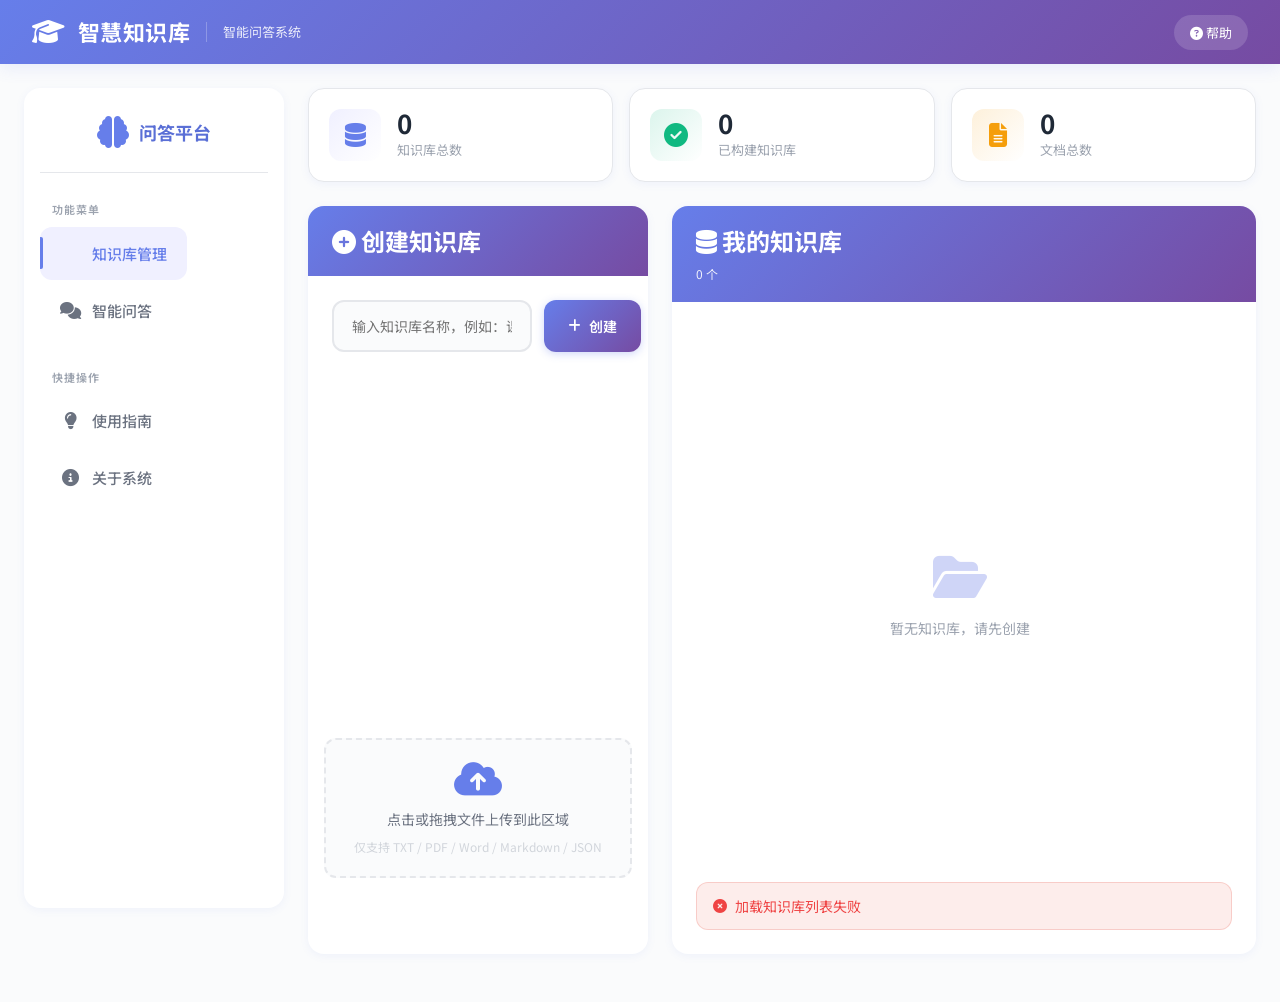
==== templates/index_new.html @ 9293cfa6 "main" ====
<!DOCTYPE html>
<html lang="zh-CN">
<head>
    <meta charset="UTF-8">
    <meta name="viewport" content="width=device-width, initial-scale=1.0">
    <title>智慧知识库 | 智能问答系统</title>
    <link rel="stylesheet" href="https://cdn.bootcdn.net/ajax/libs/font-awesome/6.4.0/css/all.min.css">
    <link rel="preconnect" href="https://fonts.googleapis.com">
    <link rel="preconnect" href="https://fonts.gstatic.com" crossorigin>
    <link href="https://fonts.googleapis.com/css2?family=Noto+Sans+SC:wght@300;400;500;600;700&display=swap" rel="stylesheet">
    <style>
        :root {
            /* 🔥 浅色清新风主题 - 渐变蓝紫 */
            --primary: #667eea;
            --primary-light: #8897ed;
            --primary-dark: #5a6fd6;
            --primary-lighter: #f0f0ff;
            --primary-gradient: linear-gradient(135deg, #667eea 0%, #764ba2 100%);
            --secondary: #10b981;
            --success: #10b981;
            --error: #ef4444;
            --warning: #F59E0B;
            --bg-light: #FAFBFC;
            --bg-white: #ffffff;
            --bg-blue-light: #F0F4F8;
            --text-main: #1F2937;
            --text-secondary: #6B7280;
            --text-muted: #9CA3AF;
            --text-placeholder: #D1D5DB;
            --border-light: #E5E7EB;
            --border-hover: #CBD5E1;
            --shadow-sm: 0 2px 8px rgba(102, 126, 234, 0.08);
            --shadow-md: 0 4px 16px rgba(102, 126, 234, 0.12);
            --shadow-lg: 0 8px 32px rgba(102, 126, 234, 0.18);
            --shadow-primary: 0 4px 20px rgba(102, 126, 234, 0.3);
            --radius-sm: 8px;
            --radius-md: 12px;
            --radius-lg: 16px;
            --radius-xl: 24px;
            --transition: all 0.3s cubic-bezier(0.4, 0, 0.2, 1);
            --sidebar-width: 260px;
            --header-height: 64px;
        }

        * {
            margin: 0;
            padding: 0;
            box-sizing: border-box;
            font-family: 'Noto Sans SC', 'PingFang SC', 'Microsoft YaHei', Arial, sans-serif;
        }

        body {
            min-height: 100vh;
            background-color: var(--bg-light);
            color: var(--text-main);
            line-height: 1.6;
            overflow-y: auto;
            overflow-x: hidden;
        }

        /* 顶部导航 - 渐变主题 */
        .top-nav {
            height: var(--header-height);
            background: var(--primary-gradient);
            display: flex;
            align-items: center;
            padding: 0 32px;
            box-shadow: var(--shadow-md);
            position: sticky;
            top: 0;
            z-index: 100;
        }

        .top-nav h1 {
            font-size: 22px;
            font-weight: 700;
            color: white;
            display: flex;
            align-items: center;
            gap: 12px;
            letter-spacing: 0.5px;
        }

        .top-nav h1 i {
            font-size: 26px;
        }

        .top-nav .subtitle {
            font-size: 13px;
            color: rgba(255,255,255,0.85);
            margin-left: 16px;
            padding-left: 16px;
            border-left: 1px solid rgba(255,255,255,0.25);
        }

        .header-actions {
            margin-left: auto;
            display: flex;
            align-items: center;
            gap: 12px;
        }

        .header-actions .btn-help {
            background: rgba(255,255,255,0.15);
            color: white;
            border: none;
            padding: 8px 16px;
            border-radius: 20px;
            font-size: 13px;
            cursor: pointer;
            transition: var(--transition);
        }

        .header-actions .btn-help:hover {
            background: rgba(255,255,255,0.25);
        }

        /* 主容器 */
        .container {
            display: flex;
            flex: 1;
            max-width: 1600px;
            margin: 0 auto;
            padding: 24px;
            gap: 24px;
            min-height: 0;
        }

        /* 侧边栏 */
        .sidebar-nav {
            width: var(--sidebar-width);
            min-height: 80vh;
            max-height: calc(100vh - 80px);
            background: var(--bg-white);
            border-radius: var(--radius-lg);
            box-shadow: var(--shadow-sm);
            padding: 20px 16px;
            display: flex;
            flex-direction: column;
            overflow-y: auto;
        }

        .sidebar-nav::-webkit-scrollbar {
            width: 5px;
        }

        .sidebar-nav::-webkit-scrollbar-track {
            background: transparent;
        }

        .sidebar-nav::-webkit-scrollbar-thumb {
            background: var(--border-hover);
            border-radius: 3px;
        }

        .sidebar-logo {
            display: flex;
            align-items: center;
            justify-content: center;
            padding: 8px 12px 24px;
            border-bottom: 1px solid var(--border-light);
            margin-bottom: 16px;
            flex-shrink: 0;
        }

        .sidebar-logo i {
            font-size: 32px;
            color: var(--primary);
            margin-right: 10px;
        }

        .sidebar-logo span {
            font-size: 18px;
            font-weight: 700;
            color: var(--primary-dark);
        }

        .nav-section {
            margin-bottom: 16px;
            flex-shrink: 0;
        }

        .nav-section-title {
            font-size: 11px;
            font-weight: 600;
            color: var(--text-muted);
            text-transform: uppercase;
            letter-spacing: 1px;
            padding: 12px 12px 8px;
        }

        .nav-item {
            padding: 16px 20px;
            border: none;
            background: transparent;
            color: var(--text-secondary);
            font-size: 15px;
            font-weight: 500;
            cursor: pointer;
            transition: var(--transition);
            display: flex;
            align-items: center;
            gap: 12px;
            border-radius: var(--radius-md);
            margin-bottom: 4px;
            position: relative;
            overflow: hidden;
        }

        .nav-item::before {
            content: '';
            position: absolute;
            left: 0;
            top: 50%;
            transform: translateY(-50%);
            width: 3px;
            height: 0;
            background: var(--primary);
            border-radius: 0 2px 2px 0;
            transition: var(--transition);
        }

        .nav-item:hover {
            background: var(--primary-lighter);
            color: var(--primary);
        }

        .nav-item.active {
            background: var(--primary-lighter);
            color: var(--primary);
        }

        .nav-item.active::before {
            height: 60%;
        }

        .nav-item i {
            width: 20px;
            text-align: center;
            font-size: 17px;
        }

        /* 主内容区 */
        .main-content {
            flex: 1;
            display: flex;
            flex-direction: column;
            gap: 24px;
            min-width: 0;
        }

        /* 页面容器 */
        .page-container {
            display: none;
            flex: 1;
        }

        .page-container.active {
            display: flex;
            flex-direction: column;
        }

        /* 布局 */
        .content-layout {
            display: grid;
            grid-template-columns: 1fr;
            gap: 24px;
            flex: 1;
            min-height: 0;
        }

        @media (max-width: 1200px) {
            .content-layout {
                grid-template-columns: 1fr;
            }
        }

        /* 面板通用样式 */
        .panel {
            background: var(--bg-white);
            border-radius: var(--radius-lg);
            box-shadow: var(--shadow-sm);
            overflow: hidden;
        }

        .panel-header {
            padding: 20px 24px;
            border-bottom: 1px solid var(--border-light);
            display: flex;
            align-items: center;
            justify-content: space-between;
        }

        .panel-header-bar {
            padding: 16px 24px;
            background: var(--primary-gradient);
            color: white;
        }

        .panel-header h2 {
            font-size: 16px;
            font-weight: 600;
            display: flex;
            align-items: center;
            gap: 10px;
        }

        .panel-header h2 i {
            font-size: 18px;
        }

        .panel-body {
            padding: 24px;
        }

        /* 🔥 新的横向布局 - 管理页面 */
        .manage-header-row {
            display: flex;
            gap: 24px;
            margin-bottom: 24px;
            min-height: 80vh;
            max-height: calc(100vh - 100px);
        }

        .manage-header-row .panel {
            flex: 1;
            min-height: 100%;
        }

        .create-form {
            display: flex;
            gap: 12px;
        }

        .create-form input {
            flex: 1;
            padding: 14px 18px;
            border: 2px solid var(--border-light);
            border-radius: var(--radius-md);
            font-size: 14px;
            outline: none;
            transition: var(--transition);
            background: var(--bg-light);
        }

        .create-form input:focus {
            border-color: var(--primary);
            background: var(--bg-white);
            box-shadow: 0 0 0 4px rgba(74, 144,226, 0.1);
        }

        /* 按钮 */
        .btn {
            display: inline-flex;
            align-items: center;
            justify-content: center;
            gap: 8px;
            background: var(--primary-gradient);
            color: white;
            border: none;
            padding: 12px 24px;
            border-radius: var(--radius-md);
            cursor: pointer;
            font-size: 14px;
            font-weight: 600;
            transition: var(--transition);
            white-space: nowrap;
            box-shadow: 0 2px 8px rgba(102, 126, 234, 0.3);
        }

        .btn:hover {
            transform: translateY(-2px);
            box-shadow: 0 6px 20px rgba(102, 126, 234, 0.4);
            background: linear-gradient(135deg, var(--primary-light) 0%, var(--primary-dark) 100%);
        }

        .btn:active {
            transform: translateY(0);
        }

        .btn-sm {
            padding: 8px 14px;
            font-size: 12px;
            border-radius: var(--radius-sm);
        }

        .btn-light {
            background: var(--bg-light);
            color: var(--text-secondary);
            border: 1px solid var(--border-light);
            box-shadow: none;
        }

        .btn-light:hover {
            background: var(--primary-lighter);
            color: var(--primary);
            box-shadow: none;
        }

        .btn-success {
            background: linear-gradient(135deg, #10b981 0%, #059669 100%);
            box-shadow: 0 2px 8px rgba(16, 185, 129, 0.3);
        }

        .btn-success:hover {
            background: linear-gradient(135deg, #34d399 0%, #10b981 100%);
            box-shadow: 0 6px 20px rgba(16, 185, 129, 0.4);
        }

        .btn-danger {
            background: var(--error);
            box-shadow: 0 2px 8px rgba(231, 76, 60, 0.25);
        }

        .btn-danger:hover {
            background: #C0392B;
        }

        .btn:disabled {
            opacity: 0.5;
            cursor: not-allowed;
            transform: none;
        }

        /* 统计卡片行 */
        .stats-row {
            display: flex;
            gap: 16px;
            margin-bottom: 24px;
        }

        .stat-card {
            flex: 1;
            padding: 20px;
            background: var(--bg-white);
            border-radius: var(--radius-lg);
            box-shadow: var(--shadow-sm);
            display: flex;
            align-items: center;
            gap: 16px;
            border: 1px solid var(--border-light);
            transition: var(--transition);
            position: relative;
            overflow: hidden;
        }

        .stat-card::before {
            content: '';
            position: absolute;
            top: 0;
            left: 0;
            right: 0;
            height: 3px;
            background: var(--primary-gradient);
            opacity: 0;
            transition: var(--transition);
        }

        .stat-card:hover {
            border-color: var(--primary-light);
            box-shadow: var(--shadow-md);
            transform: translateY(-2px);
        }

        .stat-card:hover::before {
            opacity: 1;
        }

        .stat-icon {
            width: 52px;
            height: 52px;
            border-radius: var(--radius-md);
            display: flex;
            align-items: center;
            justify-content: center;
            font-size: 24px;
        }

        .stat-icon.blue {
            background: linear-gradient(135deg, var(--primary-lighter), var(--bg-white));
            color: var(--primary);
        }

        .stat-icon.green {
            background: linear-gradient(135deg, rgba(16, 185, 129, 0.15), var(--bg-white));
            color: var(--success);
        }

        .stat-icon.orange {
            background: linear-gradient(135deg, rgba(245, 158, 11, 0.15), var(--bg-white));
            color: var(--warning);
        }

        .stat-info h3 {
            font-size: 26px;
            font-weight: 700;
            color: var(--text-main);
            line-height: 1;
        }

        .stat-info p {
            font-size: 13px;
            color: var(--text-muted);
            margin-top: 4px;
        }

        /* 知识库网格 */
        .kb-grid {
            display: grid;
            grid-template-columns: repeat(auto-fill, minmax(280px, 1fr));
            gap: 16px;
            min-height: 60vh;
            max-height: calc(100vh - 200px);
            overflow-y: auto;
            padding-right: 8px;
        }

        .kb-grid::-webkit-scrollbar {
            width: 6px;
        }

        .kb-grid::-webkit-scrollbar-track {
            background: var(--bg-light);
            border-radius: 3px;
        }

        .kb-grid::-webkit-scrollbar-thumb {
            background: var(--border-hover);
            border-radius: 3px;
        }

        .kb-card {
            border: 2px solid var(--border-light);
            border-radius: var(--radius-lg);
            padding: 18px;
            cursor: pointer;
            transition: var(--transition);
            position: relative;
            background: var(--bg-white);
            display: flex;
            flex-direction: column;
        }

        .kb-card:hover {
            border-color: var(--primary-light);
            box-shadow: var(--shadow-md), 0 0 0 1px var(--primary-lighter);
            transform: translateY(-4px);
        }

        .kb-card.active {
            border-color: var(--primary);
            background: linear-gradient(135deg, var(--primary-lighter), var(--bg-white));
            box-shadow: 0 0 0 2px rgba(102, 126, 234, 0.2);
        }

        .kb-card.built {
            border-left: 4px solid var(--success);
        }

        .kb-card.unbuilt {
            border-left: 4px solid var(--warning);
        }

        .kb-card-header {
            display: flex;
            justify-content: space-between;
            align-items: flex-start;
            margin-bottom: 10px;
        }

        .kb-name {
            font-weight: 700;
            font-size: 15px;
            color: var(--text-main);
            display: flex;
            align-items: center;
            gap: 8px;
            line-height: 1.3;
        }

        .kb-name i {
            font-size: 18px;
            color: var(--primary);
        }

        .kb-status-tag {
            padding: 4px 10px;
            border-radius: 20px;
            font-size: 12px;
            font-weight: 600;
            flex-shrink: 0;
        }

        .kb-status-tag.built {
            background: rgba(80, 200, 120, 0.15);
            color: var(--success);
        }

        .kb-status-tag.unbuilt {
            background: rgba(245, 166, 35, 0.15);
            color: var(--warning);
        }

        .kb-meta {
            font-size: 13px;
            color: var(--text-muted);
            margin-bottom: 12px;
            display: flex;
            align-items: center;
            gap: 16px;
        }

        .kb-meta-item {
            display: flex;
            align-items: center;
            gap: 6px;
        }

        .kb-actions {
            display: flex;
            gap: 8px;
            margin-top: auto;
            flex-wrap: wrap;
        }

        .kb-actions .btn {
            flex: 1;
            min-width: 65px;
        }

        /* 文件列表 */
        .file-list {
            margin-top: 12px;
            padding-top: 12px;
            border-top: 1px solid var(--border-light);
            display: none;
            max-height: 150px;
            overflow-y: auto;
        }

        .file-list.show {
            display: block;
            animation: slideDown 0.3s ease;
        }

        @keyframes slideDown {
            from { opacity: 0; transform: translateY(-10px); }
            to { opacity: 1; transform: translateY(0); }
        }

        .file-item {
            display: flex;
            align-items: center;
            gap: 8px;
            padding: 8px 10px;
            font-size: 13px;
            color: var(--text-secondary);
            border-radius: var(--radius-sm);
            transition: var(--transition);
        }

        .file-item:hover {
            background: var(--bg-light);
        }

        .file-item i {
            color: var(--primary);
            font-size: 14px;
        }

        .file-item .file-size {
            margin-left: auto;
            color: var(--text-muted);
            font-size: 12px;
        }

        .file-empty {
            text-align: center;
            padding: 20px;
            color: var(--text-placeholder);
            font-size: 13px;
        }

        /* 上传区域 */
        .upload-area {
            border: 2px dashed var(--border-light);
            border-radius: var(--radius-md);
            padding: 20px 16px;
            text-align: center;
            cursor: pointer;
            transition: var(--transition);
            margin: 12px 16px;
            background: var(--bg-light);
            max-width: 340px;
        }

        .upload-area:hover {
            border-color: var(--primary);
            background: var(--primary-lighter);
        }

        .upload-area.dragover {
            border-color: var(--primary);
            background: var(--primary-lighter);
            border-style: solid;
            transform: scale(1.01);
        }

        .upload-area i {
            font-size: 38px;
            color: var(--primary);
            margin-bottom: 10px;
            display: block;
        }

        .upload-area p {
            color: var(--text-secondary);
            font-size: 14px;
            margin: 0;
        }

        .upload-area .hint {
            color: var(--text-placeholder);
            font-size: 12px;
            margin-top: 6px;
        }

        /* 进度条 */
        .progress-wrapper {
            margin-top: 16px;
            padding: 16px;
            background: var(--bg-light);
            border-radius: var(--radius-md);
            display: none;
        }

        .progress-wrapper.show {
            display: block;
            animation: fadeIn 0.3s ease;
        }

        .progress-info {
            display: flex;
            justify-content: space-between;
            align-items: center;
            margin-bottom: 10px;
            font-size: 13px;
        }

        .progress-message {
            color: var(--text-secondary);
            font-weight: 500;
        }

        .progress-percent {
            color: var(--primary);
            font-weight: 700;
            font-size: 15px;
        }

        .progress-bar-bg {
            height: 8px;
            background: var(--border-light);
            border-radius: 4px;
            overflow: hidden;
        }

        .progress-bar-fill {
            height: 100%;
            background: linear-gradient(90deg, var(--primary-light), var(--primary));
            border-radius: 4px;
            transition: width 0.3s ease;
            width: 0%;
        }

        @keyframes fadeIn {
            from { opacity: 0; }
            to { opacity: 1; }
        }

        /* 提示 */
        .alert {
            padding: 12px 16px;
            border-radius: var(--radius-md);
            font-size: 14px;
            margin-top: 16px;
            display: none;
            align-items: center;
            gap: 8px;
        }

        .alert.show {
            display: flex;
            animation: fadeIn 0.3s ease;
        }

        .alert-success {
            background: rgba(80, 200, 120, 0.1);
            color: var(--success);
            border: 1px solid rgba(80, 200, 120, 0.2);
        }

        .alert-error {
            background: rgba(231, 76, 60, 0.1);
            color: var(--error);
            border: 1px solid rgba(231, 76, 60, 0.2);
        }

        .alert-info {
            background: var(--primary-lighter);
            color: var(--primary);
            border: 1px solid rgba(74, 144, 226, 0.2);
        }

        /* 知识库选择标签 */
        .kb-tags {
            display: flex;
            flex-wrap: wrap;
            gap: 10px;
        }

        .kb-tag-item {
            display: inline-flex;
            align-items: center;
            gap: 8px;
            padding: 10px 16px;
            background: var(--bg-light);
            border: 2px solid transparent;
            border-radius: 24px;
            cursor: pointer;
            transition: var(--transition);
            font-size: 14px;
            color: var(--text-secondary);
            font-weight: 500;
        }

        .kb-tag-item:hover:not(.disabled) {
            background: var(--primary-lighter);
            color: var(--primary);
        }

        .kb-tag-item.selected {
            background: var(--primary-lighter);
            border-color: var(--primary);
            color: var(--primary-dark);
            font-weight: 600;
        }

        .kb-tag-item.disabled {
            opacity: 0.5;
            cursor: not-allowed;
        }

        .kb-tag-item .check-icon {
            display: none;
        }

        .kb-tag-item.selected .check-icon {
            display: inline;
        }

        .kb-tag-item.selected .unchecked-icon {
            display: none;
        }

        /* 问答面板 */
        .chat-panel {
            flex: 1;
            display: flex;
            flex-direction: column;
            min-height: 800px;
            border-radius: var(--radius-lg);
            overflow: hidden;
            background: var(--bg-white);
            box-shadow: var(--shadow-sm);
        }

        .chat-header {
            padding: 18px 24px;
            border-bottom: 1px solid var(--border-light);
            background: var(--bg-white);
            display: flex;
            align-items: center;
            justify-content: space-between;
        }

        .chat-header h2 {
            font-size: 17px;
            font-weight: 700;
            color: var(--text-main);
            display: flex;
            align-items: center;
            gap: 10px;
        }

        .chat-header h2 i {
            font-size: 20px;
            color: var(--primary);
        }

        .chat-header-actions {
            display: flex;
            gap: 10px;
        }

        /* 聊天结果 */
        .chat-results {
            flex: 1;
            padding: 24px;
            overflow-y: auto;
            background: var(--bg-light);
            display: flex;
            flex-direction: column;
            gap: 20px;
        }

        .chat-message {
            display: flex;
            gap: 14px;
            animation: messageIn 0.4s ease;
        }

        @keyframes messageIn {
            from { opacity: 0; transform: translateY(15px); }
            to { opacity: 1; transform: translateY(0); }
        }

        .chat-message.user {
            justify-content: flex-end;
        }

        .chat-message.ai {
            justify-content: flex-start;
        }

        .message-avatar {
            width: 40px;
            height: 40px;
            border-radius: 50%;
            display: flex;
            align-items: center;
            justify-content: center;
            font-size: 16px;
            font-weight: 600;
            flex-shrink: 0;
        }

        .message-avatar.user {
            background: var(--primary-gradient);
            color: white;
        }

        .message-avatar.ai {
            background: linear-gradient(135deg, #10b981 0%, #059669 100%);
            color: white;
        }

        .message-content {
            max-width: 75%;
            padding: 14px 18px;
            border-radius: 18px;
            font-size: 15px;
            line-height: 1.7;
            color: var(--text-main);
            word-wrap: break-word;
        }

        .chat-message.user .message-content {
            background: var(--primary-gradient);
            color: white;
            border-bottom-right-radius: 6px;
            box-shadow: 0 4px 12px rgba(102, 126, 234, 0.3);
        }

        .chat-message.ai .message-content {
            background: var(--bg-white);
            border: 1px solid var(--border-light);
            border-bottom-left-radius: 6px;
            box-shadow: 0 2px 8px rgba(0, 0, 0, 0.04);
        }

        /* 聊天输入 */
        .chat-input-area {
            padding: 18px 24px;
            border-top: 1px solid var(--border-light);
            background: var(--bg-white);
        }

        .input-wrapper {
            display: flex;
            gap: 14px;
            align-items: center;
        }

        .input-wrapper .btn.btn-light {
            height: 44px;
            display: flex;
            align-items: center;
            justify-content: center;
        }

        .input-container {
            flex: 1;
            position: relative;
        }

        .input-container input {
            width: 100%;
            padding: 14px 50px 14px 18px;
            border: 2px solid var(--border-light);
            border-radius: 24px;
            font-size: 15px;
            outline: none;
            transition: var(--transition);
            background: var(--bg-white);
        }

        .input-container input:focus {
            border-color: var(--primary);
            box-shadow: 0 0 0 4px rgba(102, 126, 234, 0.15), 0 2px 8px rgba(102, 126, 234, 0.1);
        }

        .input-container .input-actions {
            position: absolute;
            right: 14px;
            top: 50%;
            transform: translateY(-50%);
            display: flex;
            align-items: center;
            gap: 10px;
        }

        .input-actions button {
            background: none;
            border: none;
            color: var(--text-muted);
            cursor: pointer;
            padding: 6px;
            border-radius: 50%;
            transition: var(--transition);
            font-size: 16px;
        }

        .input-actions button:hover {
            background: var(--border-light);
            color: var(--primary);
        }

        /* 加载动画 */
        .loading-spinner {
            display: inline-block;
            width: 18px;
            height: 18px;
            border: 3px solid rgba(255, 255, 255, 0.3);
            border-radius: 50%;
            border-top-color: white;
            animation: spin 0.8s linear infinite;
        }

        .loading-spinner.dark {
            border-color: var(--border-hover);
            border-top-color: var(--primary);
        }

        @keyframes spin {
            to { transform: rotate(360deg); }
        }

        /* 空状态 */
        .empty-state {
            text-align: center;
            padding: 50px 20px;
            color: var(--text-muted);
            flex: 1;
            display: flex;
            flex-direction: column;
            align-items: center;
            justify-content: center;
        }

        .empty-state i {
            font-size: 48px;
            margin-bottom: 16px;
            opacity: 0.4;
            color: var(--primary-light);
        }

        .empty-state p {
            font-size: 14px;
        }

        /* 历史记录 */
        .history-list {
            min-height: 25vh;
            max-height: 30vh;
            overflow-y: auto;
        }

        /* 问答页布局 - 左右分栏 */
        .query-layout {
            display: grid;
            grid-template-columns: 280px 1fr;
            gap: 24px;
            flex: 1;
            min-height: 80vh;
            max-height: calc(100vh - 100px);
        }

        /* 左侧面板 */
        .query-sidebar {
            display: flex;
            flex-direction: column;
            gap: 24px;
            height: 100%;
        }

        /* 下拉栏面板 */
        .dropdown-panel {
            background: var(--bg-white);
            border-radius: var(--radius-lg);
            box-shadow: var(--shadow-sm);
            overflow: hidden;
        }

        .dropdown-header {
            padding: 16px 20px;
            background: linear-gradient(135deg, var(--primary) 0%, var(--primary-dark) 100%);
            color: white;
            display: flex;
            align-items: center;
            justify-content: space-between;
            cursor: pointer;
            transition: var(--transition);
        }

        .dropdown-header:hover {
            filter: brightness(1.05);
        }

        .dropdown-header h2 {
            font-size: 16px;
            font-weight: 600;
            display: flex;
            align-items: center;
            gap: 10px;
        }

        .dropdown-header h2 i {
            font-size: 18px;
        }

        .dropdown-toggle {
            font-size: 14px;
            transition: transform 0.3s ease;
        }

        .dropdown-panel.collapsed .dropdown-toggle {
            transform: rotate(-90deg);
        }

        .dropdown-body {
            min-height: 25vh;
            max-height: 30vh;
            overflow-y: auto;
            transition: max-height 0.3s ease, padding 0.3s ease;
            display: flex;
            flex-direction: column;
        }

        .dropdown-panel.collapsed .dropdown-body {
            min-height: 0;
            max-height: 0;
            overflow: hidden;
        }

        /* 右侧问答下拉栏的内部布局 */
        .dropdown-panel:has(.chat-results) .dropdown-body {
            display: flex;
            flex-direction: column;
            min-height: 80vh;
            max-height: calc(100vh - 100px);
            height: 100%;
        }

        .dropdown-panel:has(.chat-results) .chat-results {
            height: 100%;
            max-height: 100%;
            overflow-y: auto;
        }

        .dropdown-panel.collapsed .dropdown-body {
            max-height: 0;
            overflow: hidden;
            padding: 0;
        }

        .dropdown-panel.collapsed .panel-body {
            display: none;
        }

        /* 折叠面板的特殊样式 */
        .dropdown-panel .panel-body {
            padding: 20px;
        }

        /* 左侧下拉栏头部优化 */
        .query-sidebar .dropdown-header {
            padding: 14px 18px;
        }

        .query-sidebar .dropdown-header h2 {
            font-size: 15px;
        }

        .query-sidebar .dropdown-header h2 i {
            font-size: 16px;
        }

        /* 右侧智能问答下拉栏头部优化 */
        .query-main .dropdown-header {
            padding: 14px 20px;
            display: grid;
            grid-template-columns: 1fr auto auto;
            align-items: center;
            gap: 12px;
        }

        .query-main .dropdown-header h2 {
            display: flex;
            align-items: center;
            gap: 10px;
        }

        .query-main .dropdown-header .chat-header-actions {
            order: 3;
        }

        .history-item {
            padding: 12px 14px;
            border-radius: var(--radius-md);
            cursor: pointer;
            transition: var(--transition);
            margin-bottom: 8px;
            background: var(--bg-light);
        }

        .history-item:hover {
            background: var(--primary-lighter);
        }

        .history-item-question {
            font-size: 14px;
            font-weight: 600;
            color: var(--text-main);
            margin-bottom: 4px;
            white-space: nowrap;
            overflow: hidden;
            text-overflow: ellipsis;
        }

        .history-item-time {
            font-size: 12px;
            color: var(--text-muted);
        }

        /* 响应式 */
        @media (max-width: 768px) {
            .container {
                padding: 12px;
                flex-direction: column;
            }

            .sidebar-nav {
                width: 100%;
                position: static;
            }

            .manage-header-row {
                flex-direction: column;
            }

            .stats-row {
                flex-direction: column;
            }

            .kb-grid {
                grid-template-columns: 1fr;
            }

            .top-nav {
                padding: 0 16px;
            }

            .top-nav .subtitle {
                display: none;
            }

            .message-content {
                max-width: 85%;
            }
        }
    </style>
</head>
<body>
    <!-- 顶部导航 -->
    <div class="top-nav">
        <h1><i class="fas fa-graduation-cap"></i> 智慧知识库</h1>
        <span class="subtitle">智能问答系统</span>
        <div class="header-actions">
            <button class="btn-help"><i class="fas fa-question-circle"></i> 帮助</button>
        </div>
    </div>

    <div class="container">
        <!-- 侧边栏 -->
        <div class="sidebar-nav">
            <div class="sidebar-logo">
                <i class="fas fa-brain"></i>
                <span>问答平台</span>
            </div>

            <div class="nav-section">
                <div class="nav-section-title">功能菜单</div>
                <button class="nav-item active" onclick="switchPage('manage-page')">
                    <i class="fas fa-folder-cog"></i>
                    <span>知识库管理</span>
                </button>
                <button class="nav-item" onclick="switchPage('query-page')">
                    <i class="fas fa-comments"></i>
                    <span>智能问答</span>
                </button>
            </div>

            <div class="nav-section">
                <div class="nav-section-title">快捷操作</div>
                <button class="nav-item" onclick="showHelp()">
                    <i class="fas fa-lightbulb"></i>
                    <span>使用指南</span>
                </button>
                <button class="nav-item" onclick="showAbout()">
                    <i class="fas fa-info-circle"></i>
                    <span>关于系统</span>
                </button>
            </div>
        </div>

        <!-- 主内容区 -->
        <div class="main-content">
            <!-- 管理页面 -->
            <div id="manage-page" class="page-container active">
                <!-- 统计信息 -->
                <div class="stats-row">
                    <div class="stat-card">
                        <div class="stat-icon blue">
                            <i class="fas fa-database"></i>
                        </div>
                        <div class="stat-info">
                            <h3 id="totalKbCount">0</h3>
                            <p>知识库总数</p>
                        </div>
                    </div>
                    <div class="stat-card">
                        <div class="stat-icon green">
                            <i class="fas fa-check-circle"></i>
                        </div>
                        <div class="stat-info">
                            <h3 id="builtKbCount">0</h3>
                            <p>已构建知识库</p>
                        </div>
                    </div>
                    <div class="stat-card">
                        <div class="stat-icon orange">
                            <i class="fas fa-file-alt"></i>
                        </div>
                        <div class="stat-info">
                            <h3 id="totalFileCount">0</h3>
                            <p>文档总数</p>
                        </div>
                    </div>
                </div>

                <!-- 🔥 新的横向布局：创建知识库 + 我的知识库 -->
                <div class="manage-header-row">
                    <!-- 创建知识库 -->
                    <div class="panel" style="flex: 0 0 340px; width: 340px; height: 100%;">
                        <div class="panel-header-bar">
                            <h2><i class="fas fa-plus-circle"></i> 创建知识库</h2>
                        </div>
                        <div class="panel-body" style="min-height: 50vh;">
                            <div class="create-form">
                                <input type="text" id="newKbName" placeholder="输入知识库名称，例如：课程资料">
                                <button class="btn" onclick="createKB()">
                                    <i class="fas fa-plus"></i> 创建
                                </button>
                            </div>
                        </div>
                        <!-- 上传区域 -->
                        <div class="upload-area" id="uploadArea" onclick="document.getElementById('fileInput').click()">
                            <input type="file" id="fileInput" multiple accept=".txt,.pdf,.docx,.md,.json" style="display: none;" onchange="handleFileUpload()">
                            <i class="fas fa-cloud-upload-alt"></i>
                            <p>点击或拖拽文件上传到此区域</p>
                            <p class="hint">仅支持 TXT / PDF / Word / Markdown / JSON</p>
                        </div>
                        <!-- 进度显示 -->
                        <div id="progressWrapper" class="progress-wrapper">
                            <div class="progress-info">
                                <span class="progress-message" id="progressMessage">正在处理...</span>
                                <span class="progress-percent" id="progressPercent">0%</span>
                            </div>
                            <div class="progress-bar-bg">
                                <div class="progress-bar-fill" id="progressBar"></div>
                            </div>
                        </div>
                    </div>

                    <!-- 我的知识库 -->
                    <div class="panel" style="flex: 2;">
                        <div class="panel-header-bar">
                            <h2><i class="fas fa-database"></i> 我的知识库</h2>
                            <span id="kbCount" style="font-size: 12px; opacity: 0.9;">0 个</span>
                        </div>
                        <div class="panel-body">
                            <div id="kbGrid" class="kb-grid">
                                <div class="empty-state">
                                    <i class="fas fa-folder-open"></i>
                                    <p>暂无知识库，请先创建</p>
                                </div>
                            </div>

                            <!-- 提示信息 -->
                            <div id="alertBox" class="alert"></div>
                        </div>
                    </div>
                </div>
            </div>

            <!-- 问答页面 -->
            <div id="query-page" class="page-container">
                <!-- 左右分栏布局 -->
                <div class="query-layout">
                    <!-- 左侧面板 -->
                    <div class="query-sidebar">
                        <!-- 知识库选择 -->
                        <div class="dropdown-panel">
                            <div class="dropdown-header" onclick="toggleDropdown(this)">
                                <h2><i class="fas fa-check-square"></i> 选择知识库</h2>
                                <span id="availableKbCount" style="font-size: 12px; opacity: 0.9;">0 个</span>
                                <i class="fas fa-chevron-down dropdown-toggle"></i>
                            </div>
                            <div class="dropdown-body">
                                <div class="panel-body">
                                    <div id="kbTags" class="kb-tags">
                                        <span style="color: var(--text-placeholder); font-size: 14px;">请先创建并构建知识库</span>
                                    </div>
                                </div>
                            </div>
                        </div>

                        <!-- 历史记录 -->
                        <div class="dropdown-panel">
                            <div class="dropdown-header" onclick="toggleDropdown(this)">
                                <h2><i class="fas fa-history"></i> 历史记录</h2>
                                <i class="fas fa-chevron-down dropdown-toggle"></i>
                            </div>
                            <div class="dropdown-body">
                                <div class="panel-body">
                                    <div class="history-list" id="historyList">
                                        <div class="empty-state" style="padding: 30px;">
                                            <i class="fas fa-clock"></i>
                                            <p>暂无历史记录</p>
                                        </div>
                                    </div>
                                </div>
                            </div>
                        </div>
                    </div>

                    <!-- 右侧智能问答下拉栏 -->
                    <div class="dropdown-panel query-main">
                        <div class="dropdown-header" onclick="toggleDropdown(this)">
                            <h2><i class="fas fa-robot"></i> 智能问答助手</h2>
                            <i class="fas fa-chevron-down dropdown-toggle"></i>
                        </div>
                        <div class="dropdown-body">
                            <div class="chat-results" id="chatResults">
                                <div class="empty-state">
                                    <i class="fas fa-robot"></i>
                                    <p>请先在左侧选择知识库，然后输入您的问题</p>
                                </div>
                            </div>

                            <div class="chat-input-area">
                                <div class="input-wrapper">
                                    <button class="btn btn-light btn-sm" onclick="newChat()" title="新建对话" style="padding: 10px 14px;">
                                        <i class="fas fa-plus"></i>
                                    </button>
                                    <div class="input-container">
                                        <input type="text" id="questionInput" placeholder="输入您的问题，例如：这门课程的主要内容是什么？" onkeypress="handleEnter(event)">
                                        <div class="input-actions">
                                            <button onclick="clearQuestion()" title="清空">
                                                <i class="fas fa-times"></i>
                                            </button>
                                        </div>
                                    </div>
                                    <button class="btn" id="submitBtn" onclick="askQuestion()">
                                        <i class="fas fa-paper-plane"></i> 提问
                                    </button>
                                </div>
                            </div>
                        </div>
                    </div>
                </div>
            </div>
        </div>
    </div>

    <script>
        // 全局状态
        let currentKB = null;
        let kbData = [];
        let selectedKBs = new Set();
        let currentQuestion = '';
        let buildEventSource = null;
        let chatHistory = [];

        // 初始化
        window.onload = function() {
            loadKBList();
            setupDragDrop();
        };

        // 切换页面
        function switchPage(pageId) {
            document.querySelectorAll('.page-container').forEach(page => {
                page.classList.remove('active');
            });

            document.getElementById(pageId).classList.add('active');

            document.querySelectorAll('.nav-item').forEach(btn => {
                btn.classList.remove('active');
            });

            if (pageId === 'manage-page') {
                document.querySelector('[onclick="switchPage(\'manage-page\')"]').classList.add('active');
            } else if (pageId === 'query-page') {
                document.querySelector('[onclick="switchPage(\'query-page\')"]').classList.add('active');
            }
        }

        // 切换下拉栏
        function toggleDropdown(header) {
            const panel = header.parentElement;
            panel.classList.toggle('collapsed');
        }

        // 加载知识库列表
        async function loadKBList() {
            try {
                const response = await fetch('/api/kb/list');
                const data = await response.json();

                if (data.success) {
                    kbData = data.data;
                    renderKBGrid();
                    renderKBTags();
                    updateStats();
                    document.getElementById('kbCount').textContent = `${kbData.length} 个`;
                    document.getElementById('availableKbCount').textContent = `${kbData.filter(kb => kb.is_built).length} 个`;
                }
            } catch (error) {
                showAlert('加载知识库列表失败', 'error');
                console.error('加载知识库失败:', error);
            }
        }

        // 更新统计信息
        function updateStats() {
            document.getElementById('totalKbCount').textContent = kbData.length;
            document.getElementById('builtKbCount').textContent = kbData.filter(kb => kb.is_built).length;
            const totalFiles = kbData.reduce((sum, kb) => sum + (kb.file_count || 0), 0);
            document.getElementById('totalFileCount').textContent = totalFiles;
        }

        // 渲染知识库网格
        function renderKBGrid() {
            const container = document.getElementById('kbGrid');

            if (kbData.length === 0) {
                container.innerHTML = `
                    <div class="empty-state">
                        <i class="fas fa-folder-open"></i>
                        <p>暂无知识库，请先创建</p>
                    </div>
                `;
                return;
            }

            container.innerHTML = kbData.map(kb => `
                <div class="kb-card ${kb.is_built ? 'built' : 'unbuilt'} ${currentKB === kb.name ? 'active' : ''}" data-name="${kb.name}" onclick="selectKB('${kb.name}')">
                    <div class="kb-card-header">
                        <div class="kb-name">
                            <i class="fas fa-database"></i>
                            ${kb.name}
                        </div>
                        <span class="kb-status-tag ${kb.is_built ? 'built' : 'unbuilt'}">
                            ${kb.is_built ? '<i class="fas fa-check"></i> 已就绪' : '<i class="fas fa-clock"></i> 待构建'}
                        </span>
                    </div>
                    <div class="kb-meta">
                        <span class="kb-meta-item"><i class="fas fa-file"></i> ${kb.file_count} 个文档</span>
                    </div>
                    <div class="kb-actions">
                        <button class="btn btn-sm btn-light" onclick="event.stopPropagation(); loadKBFiles('${kb.name}')">
                            <i class="fas fa-list"></i> 文件
                        </button>
                        <button class="btn btn-sm ${kb.is_built ? 'btn-success' : ''}" onclick="event.stopPropagation(); buildKB('${kb.name}')">
                            <i class="fas fa-hammer"></i> ${kb.is_built ? '重构' : '构建'}
                        </button>
                        <button class="btn btn-sm btn-danger" onclick="event.stopPropagation(); deleteKB('${kb.name}')">
                            <i class="fas fa-trash"></i>
                        </button>
                    </div>
                    <div class="file-list" id="fileList_${kb.name}"></div>
                </div>
            `).join('');
        }

        // 渲染知识库标签
        function renderKBTags() {
            const container = document.getElementById('kbTags');
            const builtKBs = kbData.filter(kb => kb.is_built);

            if (builtKBs.length === 0) {
                container.innerHTML = '<span style="color: var(--text-placeholder); font-size: 14px;">请先创建并构建知识库</span>';
                return;
            }

            container.innerHTML = kbData.map(kb => {
                const isSelected = selectedKBs.has(kb.name);
                const isDisabled = !kb.is_built;

                return `
                    <div class="kb-tag-item ${isSelected ? 'selected' : ''} ${isDisabled ? 'disabled' : ''}"
                         onclick="${isDisabled ? '' : `toggleKBTag('${kb.name}')`}">
                        <i class="far fa-circle unchecked-icon"></i>
                        <i class="fas fa-check-circle check-icon"></i>
                        <span>${kb.name}</span>
                    </div>
                `;
            }).join('');
        }

        // 切换知识库标签
        function toggleKBTag(kbName) {
            if (selectedKBs.has(kbName)) {
                selectedKBs.delete(kbName);
            } else {
                selectedKBs.add(kbName);
            }
            renderKBTags();
        }

        // 选择知识库
        function selectKB(kbName) {
            currentKB = kbName;
            renderKBGrid();
            showAlert(`已选择「${kbName}」，点击上传区域添加文件`, 'info');
        }

        // 创建知识库
        async function createKB() {
            const nameInput = document.getElementById('newKbName');
            const name = nameInput.value.trim();

            if (!name) {
                showAlert('请输入知识库名称', 'error');
                return;
            }

            try {
                const response = await fetch('/api/kb/create', {
                    method: 'POST',
                    headers: { 'Content-Type': 'application/json' },
                    body: JSON.stringify({ name })
                });

                const data = await response.json();

                if (data.success) {
                    showAlert(data.message, 'success');
                    nameInput.value = '';
                    loadKBList();
                } else {
                    showAlert(data.message, 'error');
                }
            } catch (error) {
                showAlert('创建失败: ' + error, 'error');
            }
        }

        // 删除知识库
        async function deleteKB(kbName) {
            if (!confirm(`确定要删除「${kbName}」知识库吗？此操作不可恢复！`)) {
                return;
            }

            try {
                const response = await fetch('/api/kb/delete', {
                    method: 'POST',
                    headers: { 'Content-Type': 'application/json' },
                    body: JSON.stringify({ name: kbName })
                });

                const data = await response.json();

                if (data.success) {
                    showAlert(data.message, 'success');
                    if (currentKB === kbName) currentKB = null;
                    selectedKBs.delete(kbName);
                    loadKBList();
                } else {
                    showAlert(data.message, 'error');
                }
            } catch (error) {
                showAlert('删除失败: ' + error, 'error');
            }
        }

        // 加载知识库文件
        async function loadKBFiles(kbName) {
            const fileListEl = document.getElementById(`fileList_${kbName}`);

            if (fileListEl.classList.contains('show')) {
                fileListEl.classList.remove('show');
                return;
            }

            try {
                const response = await fetch(`/api/kb/files?name=${encodeURIComponent(kbName)}`);
                const data = await response.json();

                if (data.success) {
                    if (data.data.length === 0) {
                        fileListEl.innerHTML = '<div class="file-empty">暂无文件</div>';
                    } else {
                        fileListEl.innerHTML = data.data.map(file => `
                            <div class="file-item">
                                <i class="fas fa-file-alt"></i>
                                <span>${file.name}</span>
                                <span class="file-size">${formatFileSize(file.size)}</span>
                            </div>
                        `).join('');
                    }
                    fileListEl.classList.add('show');
                }
            } catch (error) {
                console.error('加载文件列表失败:', error);
            }
        }

        // 格式化文件大小
        function formatFileSize(bytes) {
            if (bytes < 1024) return bytes + ' B';
            if (bytes < 1024 * 1024) return (bytes / 1024).toFixed(1) + ' KB';
            return (bytes / (1024 * 1024)).toFixed(1) + ' MB';
        }

        // 拖拽上传
        function setupDragDrop() {
            const uploadArea = document.getElementById('uploadArea');

            uploadArea.addEventListener('dragover', (e) => {
                e.preventDefault();
                uploadArea.classList.add('dragover');
            });

            uploadArea.addEventListener('dragleave', () => {
                uploadArea.classList.remove('dragover');
            });

            uploadArea.addEventListener('drop', (e) => {
                e.preventDefault();
                uploadArea.classList.remove('dragover');

                if (!currentKB) {
                    showAlert('请先选择一个知识库', 'error');
                    return;
                }

                const files = e.dataTransfer.files;

                // 过滤不支持的文件类型
                const allowedExtensions = ['.txt', '.pdf', '.docx', '.md', '.json'];
                const validFiles = Array.from(files).filter(file => {
                    const ext = '.' + file.name.split('.').pop().toLowerCase();
                    return allowedExtensions.includes(ext);
                });

                if (validFiles.length === 0) {
                    showAlert('仅支持 TXT / PDF / Word / Markdown / JSON', 'error');
                    return;
                }

                if (validFiles.length < files.length) {
                    showAlert(`已过滤 ${files.length - validFiles.length} 个不支持的文件`, 'info');
                }

                if (validFiles.length > 0) {
                    uploadFiles(validFiles);
                }
            });
        }

        // 处理文件上传
        function handleFileUpload() {
            const fileInput = document.getElementById('fileInput');
            const files = fileInput.files;

            if (!currentKB) {
                showAlert('请先选择一个知识库', 'error');
                fileInput.value = '';
                return;
            }

            // 过滤不支持的文件类型
            const allowedExtensions = ['.txt', '.pdf', '.docx', '.md', '.json'];
            const validFiles = Array.from(files).filter(file => {
                const ext = '.' + file.name.split('.').pop().toLowerCase();
                return allowedExtensions.includes(ext);
            });

            if (validFiles.length === 0) {
                showAlert('仅支持 TXT / PDF / Word / Markdown / JSON', 'error');
                fileInput.value = '';
                return;
            }

            if (validFiles.length < files.length) {
                showAlert(`已过滤 ${files.length - validFiles.length} 个不支持的文件`, 'info');
            }

            if (validFiles.length > 0) {
                uploadFiles(validFiles);
            }
        }

        // 上传文件
        async function uploadFiles(files) {
            if (!currentKB) {
                showAlert('请先选择一个知识库', 'error');
                return;
            }

            showAlert(`正在上传 ${files.length} 个文件...`, 'info');

            let successCount = 0;
            let failCount = 0;
            let autoBuildKB = null;

            for (const file of Array.from(files)) {
                const formData = new FormData();
                formData.append('kb_name', currentKB);
                formData.append('file', file);

                try {
                    const response = await fetch('/api/kb/upload', {
                        method: 'POST',
                        body: formData
                    });

                    const data = await response.json();

                    if (data.success) {
                        successCount++;
                        if (data.auto_build) {
                            autoBuildKB = data.kb_name;
                        }
                    } else {
                        failCount++;
                    }
                } catch (error) {
                    failCount++;
                }
            }

            document.getElementById('fileInput').value = '';

            if (failCount === 0) {
                showAlert(`成功上传 ${successCount} 个文件`, 'success');
            } else {
                showAlert(`成功 ${successCount} 个，失败 ${failCount} 个`, 'error');
            }

            await loadKBList();

            if (autoBuildKB) {
                setTimeout(() => buildKB(autoBuildKB), 500);
            }
        }

        // 构建知识库
        function buildKB(kbName) {
            const progressWrapper = document.getElementById('progressWrapper');
            const progressBar = document.getElementById('progressBar');
            const progressMessage = document.getElementById('progressMessage');
            const progressPercent = document.getElementById('progressPercent');

            progressWrapper.classList.add('show');
            progressBar.style.width = '0%';
            progressMessage.textContent = '正在构建向量库...';
            progressPercent.textContent = '0%';

            if (buildEventSource) {
                buildEventSource.close();
            }

            buildEventSource = new EventSource(`/build_progress/${encodeURIComponent(kbName)}`);

            buildEventSource.onmessage = function(e) {
                try {
                    const data = JSON.parse(e.data);
                    const { progress, message, success } = data;

                    progressBar.style.width = `${progress}%`;
                    progressMessage.textContent = message;
                    progressPercent.textContent = `${progress}%`;

                    if (progress === 100) {
                        buildEventSource.close();

                        if (success) {
                            showAlert(message, 'success');
                            setTimeout(() => {
                                progressWrapper.classList.remove('show');
                            }, 2000);
                        } else {
                            showAlert(message, 'error');
                        }

                        loadKBList();
                    }
                } catch (err) {
                    console.error('解析进度数据失败:', err);
                }
            };

            buildEventSource.onerror = function() {
                buildEventSource.close();
                showAlert('构建过程出错', 'error');
                progressWrapper.classList.remove('show');
            };
        }

        // 提问
        async function askQuestion() {
            const questionInput = document.getElementById('questionInput');
            const question = questionInput.value.trim();

            if (!question) {
                showAlert('请输入问题', 'error');
                return;
            }

            if (selectedKBs.size === 0) {
                showAlert('请至少选择一个知识库', 'error');
                return;
            }

            currentQuestion = question;
            const selectedKBArray = Array.from(selectedKBs);

            addMessageToChat(question, 'user');

            try {
                const response = await fetch('/chat', {
                    method: 'POST',
                    headers: { 'Content-Type': 'application/json' },
                    body: JSON.stringify({
                        question: question,
                        selected_kbs: selectedKBArray,
                    })
                });

                const data = await response.json();
                renderKnowledgeSelection(data, selectedKBArray);
            } catch (error) {
                addMessageToChat(`请求失败: ${error.message}`, 'ai', true);
            }
        }

        // 添加聊天消息
        function addMessageToChat(content, sender, isError = false) {
            const resultsEl = document.getElementById('chatResults');

            if (resultsEl.querySelector('.empty-state')) {
                resultsEl.innerHTML = '';
            }

            const avatarIcon = sender === 'user' ? 'fa-user' : 'fa-robot';
            const messageClass = sender === 'user' ? 'user' : 'ai';
            const messageStyle = isError ? 'alert alert-error show' : '';

            const messageHTML = `
                <div class="chat-message ${messageClass}">
                    <div class="message-avatar ${messageClass}">
                        <i class="fas ${avatarIcon}"></i>
                    </div>
                    <div class="message-content ${messageStyle}">
                        ${content}
                    </div>
                </div>
            `;

            resultsEl.insertAdjacentHTML('beforeend', messageHTML);
            resultsEl.scrollTop = resultsEl.scrollHeight;
        }

        // 渲染知识选择
        function renderKnowledgeSelection(data, selectedKBs) {
            const resultsEl = document.getElementById('chatResults');

            if (data.error) {
                addMessageToChat(data.error, 'ai', true);
                return;
            }

            let knowledgeHTML = '';

            if (Array.isArray(data.local_knowledge) && data.local_knowledge.length > 0) {
                knowledgeHTML += `
                    <div class="result-section">
                        <h3 class="result-section-title">
                            <i class="fas fa-file-alt"></i> 检索到的相关知识
                            <small style="font-weight: normal; color: var(--text-muted);">（勾选要使用的知识块）</small>
                        </h3>
                        <div id="knowledgePanels" class="knowledge-panels">
                `;

                data.local_knowledge.forEach((item, index) => {
                    if (typeof item === 'object' && item.content) {
                        knowledgeHTML += `
                            <div class="knowledge-item expanded" data-index="${index}">
                                <div class="knowledge-header" onclick="toggleKnowledgeItem(this)">
                                    <input type="checkbox" class="kb-checkbox" checked data-index="${index}" onclick="event.stopPropagation()">
                                    <span class="knowledge-source">
                                        <i class="fas fa-database"></i> ${item.source || '未知来源'}
                                    </span>
                                    <i class="fas fa-chevron-down knowledge-toggle"></i>
                                </div>
                                <div class="knowledge-content">
                                    <div class="knowledge-text">${escapeHtml(item.content)}</div>
                                </div>
                            </div>
                        `;
                    }
                });

                knowledgeHTML += `
                        </div>
                        <button class="btn" onclick="generateAnswerWithSelected('${selectedKBs.join(',')}')" style="margin-top: 16px; width: 100%;">
                            <i class="fas fa-magic"></i> 使用选中的知识生成回答
                        </button>
                    </div>
                `;
            } else {
                knowledgeHTML += `
                    <div class="alert alert-info show">
                        <i class="fas fa-info-circle"></i> 未在选中的知识库中找到相关内容
                    </div>
                `;
            }

            const aiMessageHTML = `
                <div class="chat-message ai">
                    <div class="message-avatar ai">
                        <i class="fas fa-robot"></i>
                    </div>
                    <div class="message-content">
                        ${knowledgeHTML}
                    </div>
                </div>
            `;

            resultsEl.insertAdjacentHTML('beforeend', aiMessageHTML);
            resultsEl.scrollTop = resultsEl.scrollHeight;
        }

        // 切换知识块
        function toggleKnowledgeItem(header) {
            const item = header.parentElement;
            item.classList.toggle('expanded');
        }

        // 使用选中的知识生成回答
        async function generateAnswerWithSelected(selectedKBsStr) {
            const selectedKBs = selectedKBsStr.split(',');
            const checkboxes = document.querySelectorAll('.kb-checkbox:checked');
            const selectedKnowledge = [];

            checkboxes.forEach(checkbox => {
                const index = checkbox.dataset.index;
                const item = checkbox.closest('.knowledge-item');
                const content = item.querySelector('.knowledge-text').textContent;
                const source = item.querySelector('.knowledge-source').textContent.trim();
                selectedKnowledge.push({ index: parseInt(index), content, source });
            });

            if (selectedKnowledge.length === 0) {
                showAlert('请至少选择一个知识块', 'error');
                return;
            }

            const resultsEl = document.getElementById('chatResults');
            const loadingMessageHTML = `
                <div class="chat-message ai">
                    <div class="message-avatar ai">
                        <i class="fas fa-robot"></i>
                    </div>
                    <div class="message-content">
                        <div style="display: flex; align-items: center; gap: 12px; padding: 8px 0;">
                            <div class="loading-spinner dark"></div>
                            <span>正在智能生成回答...</span>
                        </div>
                    </div>
                </div>
            `;

            resultsEl.insertAdjacentHTML('beforeend', loadingMessageHTML);
            resultsEl.scrollTop = resultsEl.scrollHeight;

            try {
                const response = await fetch('/chat', {
                    method: 'POST',
                    headers: { 'Content-Type': 'application/json' },
                    body: JSON.stringify({
                        question: currentQuestion,
                        selected_kbs: selectedKBs,
                        selected_knowledge: selectedKnowledge
                    })
                });

                const data = await response.json();

                const loadingMessage = resultsEl.lastElementChild;
                if (loadingMessage && loadingMessage.querySelector('.loading-spinner')) {
                    loadingMessage.remove();
                }

                // 添加到历史
                chatHistory.unshift({ question: currentQuestion, time: new Date() });
                if (chatHistory.length > 10) chatHistory.pop();
                renderHistory();

                const finalAnswerHTML = `
                    <div class="chat-message ai">
                        <div class="message-avatar ai">
                            <i class="fas fa-robot"></i>
                        </div>
                        <div class="message-content">
                            <div class="answer-box">
                                ${renderMarkdown(data.final_answer || '生成回答失败')}
                                <div style="margin-top: 16px; display: flex; gap: 10px;">
                                    <button class="btn btn-sm btn-light" onclick="copyAnswer()">
                                        <i class="fas fa-copy"></i> 复制回答
                                    </button>
                                </div>
                            </div>
                        </div>
                    </div>
                `;

                resultsEl.insertAdjacentHTML('beforeend', finalAnswerHTML);
                resultsEl.scrollTop = resultsEl.scrollHeight;
            } catch (error) {
                const loadingMessage = resultsEl.lastElementChild;
                if (loadingMessage && loadingMessage.querySelector('.loading-spinner')) {
                    loadingMessage.remove();
                }
                addMessageToChat(`请求失败: ${error.message}`, 'ai', true);
            }
        }

        // 渲染Markdown
        function renderMarkdown(text) {
            if (!text) return '';
            text = escapeHtml(text);
            text = text.replace(/\*\*(.*?)\*\*/g, '<strong>$1</strong>');
            text = text.replace(/^• (.*$)/gm, '<li>$1</li>');
            text = text.replace(/^(\d+)\. (.*$)/gm, '<li>$2</li>');
            if (text.includes('<li>')) {
                text = text.replace(/(<li>.*?<\/li>)/gs, '<ul>$1</ul>');
            }
            text = text.replace(/\n/g, '<br>');
            return text;
        }

        // 转义HTML
        function escapeHtml(text) {
            const div = document.createElement('div');
            div.textContent = text;
            return div.innerHTML;
        }

        // 复制回答
        function copyAnswer() {
            const answerContents = document.querySelectorAll('.answer-content');
            if (answerContents.length > 0) {
                const text = answerContents[answerContents.length - 1].innerText;
                navigator.clipboard.writeText(text).then(() => {
                    showAlert('回答已复制到剪贴板', 'success');
                }).catch(() => {
                    showAlert('复制失败', 'error');
                });
            }
        }

        // 清空聊天（保留为内部函数）
        function clearChat() {
            const resultsEl = document.getElementById('chatResults');
            resultsEl.innerHTML = `
                <div class="empty-state">
                    <i class="fas fa-robot"></i>
                    <p>请先在左侧选择知识库，然后输入您的问题</p>
                </div>
            `;
            document.getElementById('questionInput').value = '';
        }

        // 新建对话
        function newChat() {
            if (selectedKBs.size === 0) {
                showAlert('请先在左侧选择知识库', 'error');
                return;
            }
            clearChat();
        }

        // 清空问题
        function clearQuestion() {
            document.getElementById('questionInput').value = '';
        }

        // 回车处理
        function handleEnter(event) {
            if (event.key === 'Enter') {
                askQuestion();
            }
        }

        // 显示提示
        function showAlert(message, type) {
            const alertBox = document.getElementById('alertBox');
            const icons = { success: 'fa-check-circle', error: 'fa-times-circle', info: 'fa-info-circle' };
            alertBox.className = `alert alert-${type} show`;
            alertBox.innerHTML = `<i class="fas ${icons[type]}"></i> ${message}`;

            setTimeout(() => {
                alertBox.classList.remove('show');
            }, 3500);
        }

        // 渲染历史记录
        function renderHistory() {
            const historyEl = document.getElementById('historyList');

            if (chatHistory.length === 0) {
                historyEl.innerHTML = `
                    <div class="empty-state" style="padding: 30px;">
                        <i class="fas fa-clock"></i>
                        <p>暂无历史记录</p>
                    </div>
                `;
                return;
            }

            historyEl.innerHTML = chatHistory.map(item => `
                <div class="history-item" onclick="loadHistoryQuestion('${item.question}')">
                    <div class="history-item-question">${item.question}</div>
                    <div class="history-item-time">${item.time.toLocaleString()}</div>
                </div>
            `).join('');
        }

        // 加载历史问题
        function loadHistoryQuestion(question) {
            document.getElementById('questionInput').value = question;
            currentQuestion = question;
            askQuestion();
        }

        // 显示帮助
        function showHelp() {
            alert('使用指南：\n1. 创建知识库\n2. 上传文档\n3. 构建向量库\n4. 选择知识库并提问', 'info');
        }

        // 显示关于
        function showAbout() {
            alert('智慧知识库问答系统 v1.0\n学校专用智能问答平台', 'info');
        }
    </script>
</body>
</html>
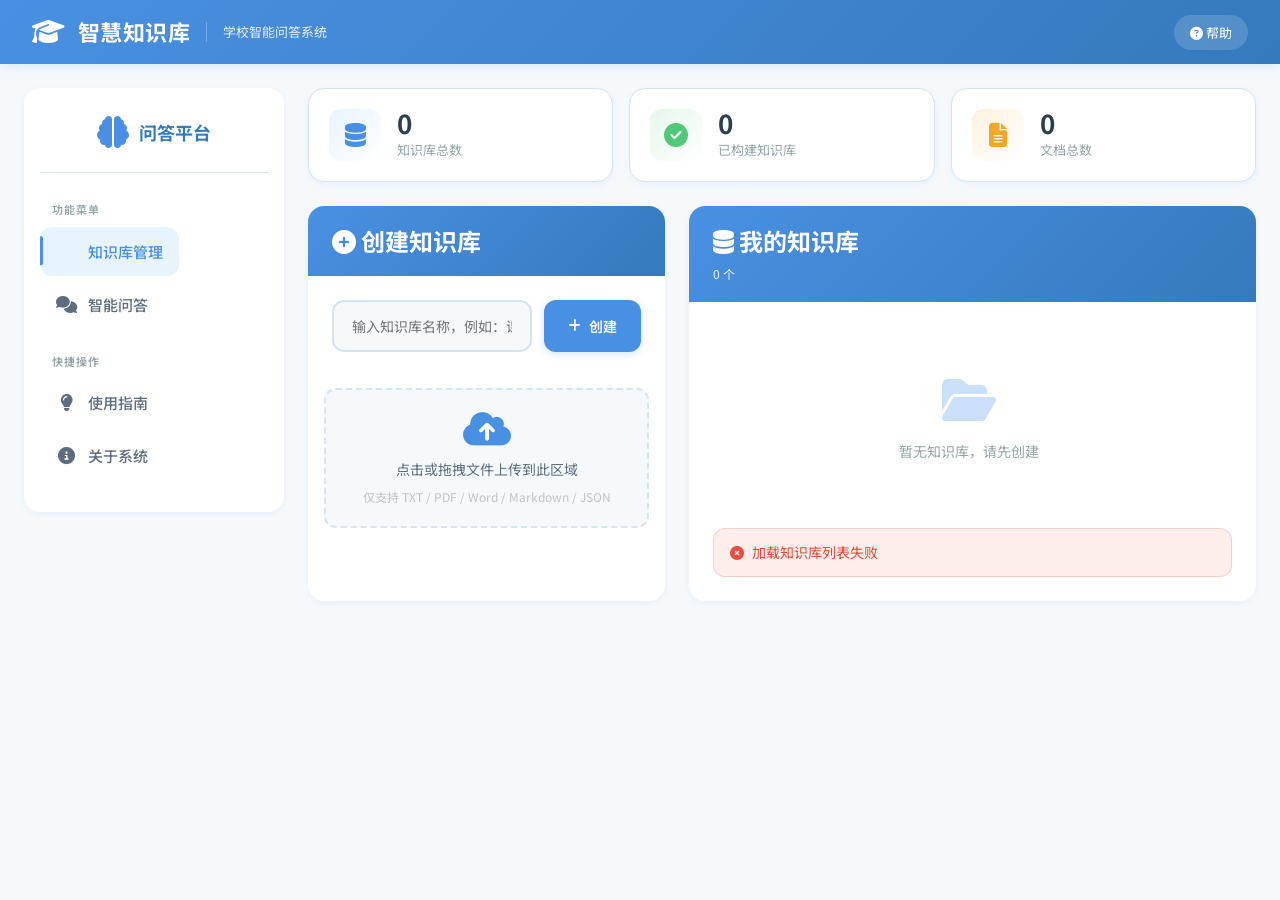
==== commit 12ca4fe4: "main" ====
--- a/templates/index_new.html
+++ b/templates/index_new.html
@@ -10,29 +10,28 @@
     <link href="https://fonts.googleapis.com/css2?family=Noto+Sans+SC:wght@300;400;500;600;700&display=swap" rel="stylesheet">
     <style>
         :root {
-            /* 🔥 浅色清新风主题 - 渐变蓝紫 */
-            --primary: #667eea;
-            --primary-light: #8897ed;
-            --primary-dark: #5a6fd6;
-            --primary-lighter: #f0f0ff;
-            --primary-gradient: linear-gradient(135deg, #667eea 0%, #764ba2 100%);
-            --secondary: #10b981;
-            --success: #10b981;
-            --error: #ef4444;
-            --warning: #F59E0B;
-            --bg-light: #FAFBFC;
+            /* 🔥 浅蓝色主题 */
+            --primary: #4A90E2;
+            --primary-light: #7AB3F0;
+            --primary-dark: #357ABD;
+            --primary-lighter: #E8F4FD;
+            --secondary: #50C878;
+            --success: #50C878;
+            --error: #E74C3C;
+            --warning: #F5A623;
+            --bg-light: #F5F9FC;
             --bg-white: #ffffff;
-            --bg-blue-light: #F0F4F8;
-            --text-main: #1F2937;
-            --text-secondary: #6B7280;
-            --text-muted: #9CA3AF;
-            --text-placeholder: #D1D5DB;
-            --border-light: #E5E7EB;
-            --border-hover: #CBD5E1;
-            --shadow-sm: 0 2px 8px rgba(102, 126, 234, 0.08);
-            --shadow-md: 0 4px 16px rgba(102, 126, 234, 0.12);
-            --shadow-lg: 0 8px 32px rgba(102, 126, 234, 0.18);
-            --shadow-primary: 0 4px 20px rgba(102, 126, 234, 0.3);
+            --bg-blue-light: #EEF5FE;
+            --text-main: #2C3E50;
+            --text-secondary: #5D6D7E;
+            --text-muted: #95A5A6;
+            --text-placeholder: #BDC3C7;
+            --border-light: #D5E4F1;
+            --border-hover: #B8D0E8;
+            --shadow-sm: 0 2px 6px rgba(74, 144, 226, 0.08);
+            --shadow-md: 0 4px 12px rgba(74, 144, 226, 0.12);
+            --shadow-lg: 0 8px 25px rgba(74, 144, 226, 0.18);
+            --shadow-primary: 0 4px 20px rgba(74, 144, 226, 0.25);
             --radius-sm: 8px;
             --radius-md: 12px;
             --radius-lg: 16px;
@@ -54,14 +53,12 @@
             background-color: var(--bg-light);
             color: var(--text-main);
             line-height: 1.6;
-            overflow-y: auto;
-            overflow-x: hidden;
-        }
-
-        /* 顶部导航 - 渐变主题 */
+        }
+
+        /* 顶部导航 - 浅蓝色主题 */
         .top-nav {
             height: var(--header-height);
-            background: var(--primary-gradient);
+            background: linear-gradient(135deg, var(--primary) 0%, var(--primary-dark) 100%);
             display: flex;
             align-items: center;
             padding: 0 32px;
@@ -118,39 +115,24 @@
         /* 主容器 */
         .container {
             display: flex;
-            flex: 1;
             max-width: 1600px;
             margin: 0 auto;
             padding: 24px;
             gap: 24px;
-            min-height: 0;
         }
 
         /* 侧边栏 */
         .sidebar-nav {
             width: var(--sidebar-width);
-            min-height: 80vh;
-            max-height: calc(100vh - 80px);
             background: var(--bg-white);
             border-radius: var(--radius-lg);
             box-shadow: var(--shadow-sm);
             padding: 20px 16px;
             display: flex;
             flex-direction: column;
-            overflow-y: auto;
-        }
-
-        .sidebar-nav::-webkit-scrollbar {
-            width: 5px;
-        }
-
-        .sidebar-nav::-webkit-scrollbar-track {
-            background: transparent;
-        }
-
-        .sidebar-nav::-webkit-scrollbar-thumb {
-            background: var(--border-hover);
-            border-radius: 3px;
+            height: fit-content;
+            position: sticky;
+            top: calc(var(--header-height) + 24px);
         }
 
         .sidebar-logo {
@@ -160,7 +142,6 @@
             padding: 8px 12px 24px;
             border-bottom: 1px solid var(--border-light);
             margin-bottom: 16px;
-            flex-shrink: 0;
         }
 
         .sidebar-logo i {
@@ -176,8 +157,7 @@
         }
 
         .nav-section {
-            margin-bottom: 16px;
-            flex-shrink: 0;
+            margin-bottom: 8px;
         }
 
         .nav-section-title {
@@ -190,7 +170,7 @@
         }
 
         .nav-item {
-            padding: 16px 20px;
+            padding: 14px 16px;
             border: none;
             background: transparent;
             color: var(--text-secondary);
@@ -293,7 +273,7 @@
 
         .panel-header-bar {
             padding: 16px 24px;
-            background: var(--primary-gradient);
+            background: linear-gradient(135deg, var(--primary) 0%, var(--primary-dark) 100%);
             color: white;
         }
 
@@ -318,13 +298,10 @@
             display: flex;
             gap: 24px;
             margin-bottom: 24px;
-            min-height: 80vh;
-            max-height: calc(100vh - 100px);
         }
 
         .manage-header-row .panel {
             flex: 1;
-            min-height: 100%;
         }
 
         .create-form {
@@ -355,7 +332,7 @@
             align-items: center;
             justify-content: center;
             gap: 8px;
-            background: var(--primary-gradient);
+            background: var(--primary);
             color: white;
             border: none;
             padding: 12px 24px;
@@ -365,13 +342,13 @@
             font-weight: 600;
             transition: var(--transition);
             white-space: nowrap;
-            box-shadow: 0 2px 8px rgba(102, 126, 234, 0.3);
+            box-shadow: 0 2px 8px rgba(74, 144, 226, 0.25);
         }
 
         .btn:hover {
+            background: var(--primary-dark);
             transform: translateY(-2px);
-            box-shadow: 0 6px 20px rgba(102, 126, 234, 0.4);
-            background: linear-gradient(135deg, var(--primary-light) 0%, var(--primary-dark) 100%);
+            box-shadow: var(--shadow-primary);
         }
 
         .btn:active {
@@ -398,13 +375,13 @@
         }
 
         .btn-success {
-            background: linear-gradient(135deg, #10b981 0%, #059669 100%);
-            box-shadow: 0 2px 8px rgba(16, 185, 129, 0.3);
+            background: var(--success);
+            box-shadow: 0 2px 8px rgba(80, 200, 120, 0.25);
         }
 
         .btn-success:hover {
-            background: linear-gradient(135deg, #34d399 0%, #10b981 100%);
-            box-shadow: 0 6px 20px rgba(16, 185, 129, 0.4);
+            background: #3CB371;
+            box-shadow: 0 4px 12px rgba(80, 200, 120, 0.3);
         }
 
         .btn-danger {
@@ -439,31 +416,11 @@
             align-items: center;
             gap: 16px;
             border: 1px solid var(--border-light);
-            transition: var(--transition);
-            position: relative;
-            overflow: hidden;
-        }
-
-        .stat-card::before {
-            content: '';
-            position: absolute;
-            top: 0;
-            left: 0;
-            right: 0;
-            height: 3px;
-            background: var(--primary-gradient);
-            opacity: 0;
-            transition: var(--transition);
         }
 
         .stat-card:hover {
             border-color: var(--primary-light);
             box-shadow: var(--shadow-md);
-            transform: translateY(-2px);
-        }
-
-        .stat-card:hover::before {
-            opacity: 1;
         }
 
         .stat-icon {
@@ -482,12 +439,12 @@
         }
 
         .stat-icon.green {
-            background: linear-gradient(135deg, rgba(16, 185, 129, 0.15), var(--bg-white));
+            background: linear-gradient(135deg, rgba(80, 200, 120, 0.15), var(--bg-white));
             color: var(--success);
         }
 
         .stat-icon.orange {
-            background: linear-gradient(135deg, rgba(245, 158, 11, 0.15), var(--bg-white));
+            background: linear-gradient(135deg, rgba(245, 166, 35, 0.15), var(--bg-white));
             color: var(--warning);
         }
 
@@ -509,8 +466,7 @@
             display: grid;
             grid-template-columns: repeat(auto-fill, minmax(280px, 1fr));
             gap: 16px;
-            min-height: 60vh;
-            max-height: calc(100vh - 200px);
+            max-height: 450px;
             overflow-y: auto;
             padding-right: 8px;
         }
@@ -543,14 +499,14 @@
 
         .kb-card:hover {
             border-color: var(--primary-light);
-            box-shadow: var(--shadow-md), 0 0 0 1px var(--primary-lighter);
-            transform: translateY(-4px);
+            box-shadow: var(--shadow-md);
+            transform: translateY(-2px);
         }
 
         .kb-card.active {
             border-color: var(--primary);
             background: linear-gradient(135deg, var(--primary-lighter), var(--bg-white));
-            box-shadow: 0 0 0 2px rgba(102, 126, 234, 0.2);
+            box-shadow: 0 0 0 2px rgba(74, 144, 226, 0.1);
         }
 
         .kb-card.built {
@@ -868,7 +824,7 @@
             flex: 1;
             display: flex;
             flex-direction: column;
-            min-height: 800px;
+            min-height: 500px;
             border-radius: var(--radius-lg);
             overflow: hidden;
             background: var(--bg-white);
@@ -946,12 +902,12 @@
         }
 
         .message-avatar.user {
-            background: var(--primary-gradient);
+            background: var(--primary);
             color: white;
         }
 
         .message-avatar.ai {
-            background: linear-gradient(135deg, #10b981 0%, #059669 100%);
+            background: var(--success);
             color: white;
         }
 
@@ -966,17 +922,15 @@
         }
 
         .chat-message.user .message-content {
-            background: var(--primary-gradient);
+            background: var(--primary);
             color: white;
             border-bottom-right-radius: 6px;
-            box-shadow: 0 4px 12px rgba(102, 126, 234, 0.3);
         }
 
         .chat-message.ai .message-content {
             background: var(--bg-white);
             border: 1px solid var(--border-light);
             border-bottom-left-radius: 6px;
-            box-shadow: 0 2px 8px rgba(0, 0, 0, 0.04);
         }
 
         /* 聊天输入 */
@@ -1012,12 +966,13 @@
             font-size: 15px;
             outline: none;
             transition: var(--transition);
-            background: var(--bg-white);
+            background: var(--bg-light);
         }
 
         .input-container input:focus {
             border-color: var(--primary);
-            box-shadow: 0 0 0 4px rgba(102, 126, 234, 0.15), 0 2px 8px rgba(102, 126, 234, 0.1);
+            background: var(--bg-white);
+            box-shadow: 0 0 0 4px rgba(74, 144, 226, 0.1);
         }
 
         .input-container .input-actions {
@@ -1091,8 +1046,7 @@
 
         /* 历史记录 */
         .history-list {
-            min-height: 25vh;
-            max-height: 30vh;
+            max-height: 280px;
             overflow-y: auto;
         }
 
@@ -1102,8 +1056,6 @@
             grid-template-columns: 280px 1fr;
             gap: 24px;
             flex: 1;
-            min-height: 80vh;
-            max-height: calc(100vh - 100px);
         }
 
         /* 左侧面板 */
@@ -1111,7 +1063,6 @@
             display: flex;
             flex-direction: column;
             gap: 24px;
-            height: 100%;
         }
 
         /* 下拉栏面板 */
@@ -1159,8 +1110,7 @@
         }
 
         .dropdown-body {
-            min-height: 25vh;
-            max-height: 30vh;
+            max-height: 600px;
             overflow-y: auto;
             transition: max-height 0.3s ease, padding 0.3s ease;
             display: flex;
@@ -1168,7 +1118,6 @@
         }
 
         .dropdown-panel.collapsed .dropdown-body {
-            min-height: 0;
             max-height: 0;
             overflow: hidden;
         }
@@ -1177,14 +1126,12 @@
         .dropdown-panel:has(.chat-results) .dropdown-body {
             display: flex;
             flex-direction: column;
-            min-height: 80vh;
-            max-height: calc(100vh - 100px);
-            height: 100%;
+            min-height: 400px;
+            max-height: 70vh;
         }
 
         .dropdown-panel:has(.chat-results) .chat-results {
-            height: 100%;
-            max-height: 100%;
+            flex: 1;
             overflow-y: auto;
         }
 
@@ -1305,7 +1252,7 @@
     <!-- 顶部导航 -->
     <div class="top-nav">
         <h1><i class="fas fa-graduation-cap"></i> 智慧知识库</h1>
-        <span class="subtitle">智能问答系统</span>
+        <span class="subtitle">学校智能问答系统</span>
         <div class="header-actions">
             <button class="btn-help"><i class="fas fa-question-circle"></i> 帮助</button>
         </div>
@@ -1382,11 +1329,11 @@
                 <!-- 🔥 新的横向布局：创建知识库 + 我的知识库 -->
                 <div class="manage-header-row">
                     <!-- 创建知识库 -->
-                    <div class="panel" style="flex: 0 0 340px; width: 340px; height: 100%;">
+                    <div class="panel" style="flex: 0 0 auto; min-width: 320px;">
                         <div class="panel-header-bar">
                             <h2><i class="fas fa-plus-circle"></i> 创建知识库</h2>
                         </div>
-                        <div class="panel-body" style="min-height: 50vh;">
+                        <div class="panel-body">
                             <div class="create-form">
                                 <input type="text" id="newKbName" placeholder="输入知识库名称，例如：课程资料">
                                 <button class="btn" onclick="createKB()">
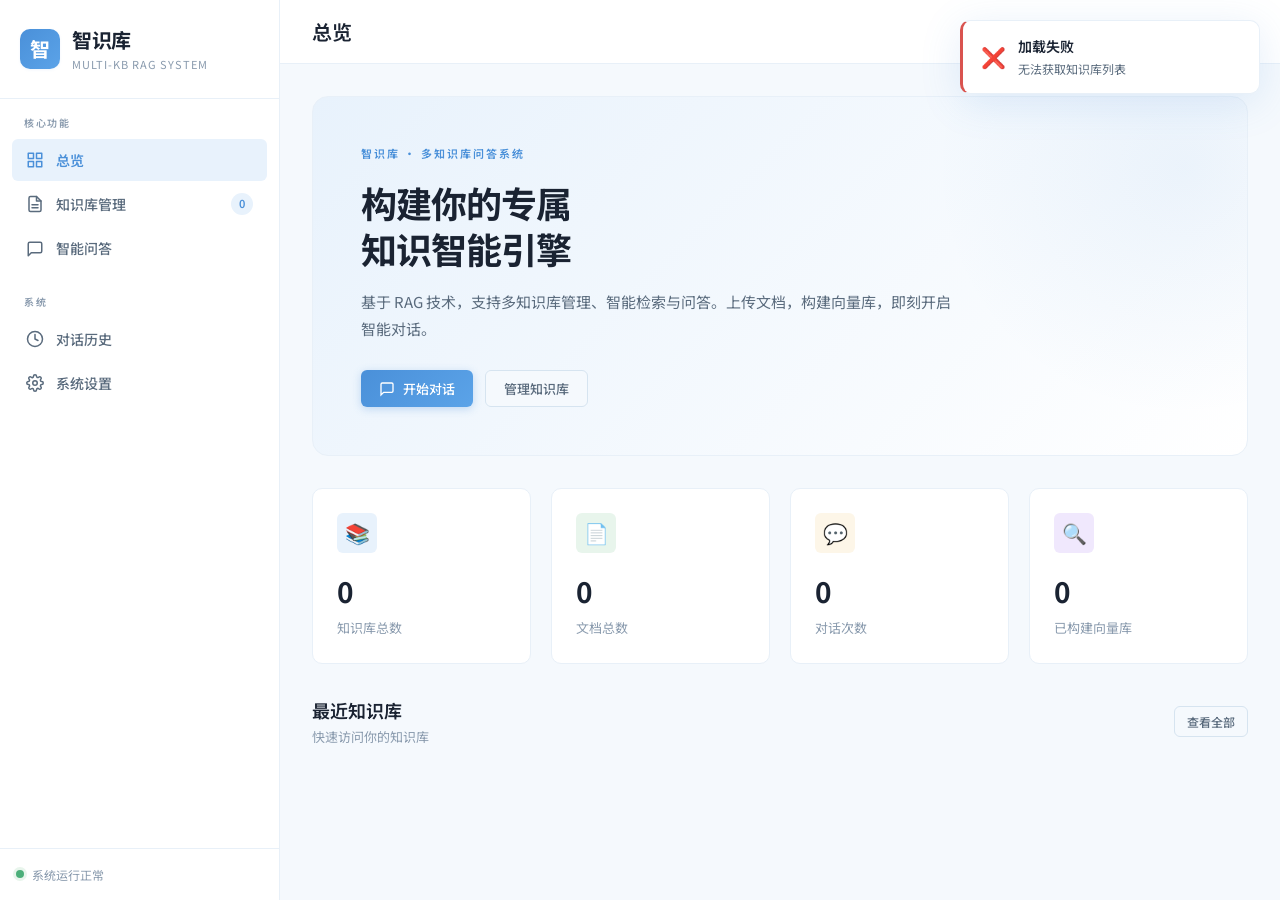
==== commit a19abdbf: "重构代码为模块化结构，添加预览链接 - 拆分为src/模块结构(config/utils/core/routes) - 添加requirements.txt依赖列表 - README添加在线预览地址 " ====
--- a/templates/index_new.html
+++ b/templates/index_new.html
@@ -3,2248 +3,2618 @@
 <head>
     <meta charset="UTF-8">
     <meta name="viewport" content="width=device-width, initial-scale=1.0">
-    <title>智慧知识库 | 智能问答系统</title>
-    <link rel="stylesheet" href="https://cdn.bootcdn.net/ajax/libs/font-awesome/6.4.0/css/all.min.css">
+    <title>智识库 - 多知识库问答系统</title>
     <link rel="preconnect" href="https://fonts.googleapis.com">
-    <link rel="preconnect" href="https://fonts.gstatic.com" crossorigin>
-    <link href="https://fonts.googleapis.com/css2?family=Noto+Sans+SC:wght@300;400;500;600;700&display=swap" rel="stylesheet">
+    <link href="https://fonts.googleapis.com/css2?family=Noto+Sans+SC:wght@300;400;500;600;700&family=JetBrains+Mono:wght@400;500&display=swap" rel="stylesheet">
     <style>
         :root {
-            /* 🔥 浅蓝色主题 */
-            --primary: #4A90E2;
-            --primary-light: #7AB3F0;
-            --primary-dark: #357ABD;
-            --primary-lighter: #E8F4FD;
-            --secondary: #50C878;
-            --success: #50C878;
-            --error: #E74C3C;
-            --warning: #F5A623;
-            --bg-light: #F5F9FC;
-            --bg-white: #ffffff;
-            --bg-blue-light: #EEF5FE;
-            --text-main: #2C3E50;
-            --text-secondary: #5D6D7E;
-            --text-muted: #95A5A6;
-            --text-placeholder: #BDC3C7;
-            --border-light: #D5E4F1;
-            --border-hover: #B8D0E8;
-            --shadow-sm: 0 2px 6px rgba(74, 144, 226, 0.08);
-            --shadow-md: 0 4px 12px rgba(74, 144, 226, 0.12);
-            --shadow-lg: 0 8px 25px rgba(74, 144, 226, 0.18);
-            --shadow-primary: 0 4px 20px rgba(74, 144, 226, 0.25);
-            --radius-sm: 8px;
-            --radius-md: 12px;
+            --primary: #4A90D9;
+            --primary-light: #E8F2FC;
+            --primary-dark: #2E6BA8;
+            --primary-soft: #B8D4F0;
+            --accent: #5BA3E8;
+            --bg: #F5F9FD;
+            --bg-card: #FFFFFF;
+            --bg-elevated: #FFFFFF;
+            --text-primary: #1A2332;
+            --text-secondary: #5A6B7D;
+            --text-tertiary: #8A9BAE;
+            --border: #D6E4F0;
+            --border-light: #E8F0F8;
+            --success: #4CAF7A;
+            --success-bg: #E8F5EC;
+            --warning: #E8A838;
+            --warning-bg: #FDF6E8;
+            --error: #D9534F;
+            --error-bg: #FDEBEB;
+            --shadow-sm: 0 1px 3px rgba(74, 144, 217, 0.08);
+            --shadow-md: 0 4px 20px rgba(74, 144, 217, 0.12);
+            --shadow-lg: 0 8px 40px rgba(74, 144, 217, 0.15);
+            --radius-sm: 6px;
+            --radius-md: 10px;
             --radius-lg: 16px;
             --radius-xl: 24px;
-            --transition: all 0.3s cubic-bezier(0.4, 0, 0.2, 1);
-            --sidebar-width: 260px;
-            --header-height: 64px;
-        }
-
-        * {
-            margin: 0;
-            padding: 0;
-            box-sizing: border-box;
-            font-family: 'Noto Sans SC', 'PingFang SC', 'Microsoft YaHei', Arial, sans-serif;
-        }
+        }
+
+        * { margin: 0; padding: 0; box-sizing: border-box; }
 
         body {
+            font-family: 'Noto Sans SC', -apple-system, BlinkMacSystemFont, sans-serif;
+            background: var(--bg);
+            color: var(--text-primary);
+            line-height: 1.6;
+            overflow-x: hidden;
+        }
+
+        ::-webkit-scrollbar { width: 6px; }
+        ::-webkit-scrollbar-track { background: transparent; }
+        ::-webkit-scrollbar-thumb { background: var(--primary-soft); border-radius: 3px; }
+        ::-webkit-scrollbar-thumb:hover { background: var(--primary); }
+
+        .app { display: flex; min-height: 100vh; }
+
+        /* Sidebar */
+        .sidebar {
+            width: 280px;
+            background: var(--bg-card);
+            border-right: 1px solid var(--border-light);
+            display: flex;
+            flex-direction: column;
+            position: fixed;
+            height: 100vh;
+            z-index: 100;
+            transition: transform 0.3s ease;
+        }
+
+        .sidebar-header {
+            padding: 24px 20px;
+            border-bottom: 1px solid var(--border-light);
+        }
+
+        .logo {
+            display: flex;
+            align-items: center;
+            gap: 12px;
+        }
+
+        .logo-icon {
+            width: 40px;
+            height: 40px;
+            background: linear-gradient(135deg, var(--primary), var(--accent));
+            border-radius: var(--radius-md);
+            display: flex;
+            align-items: center;
+            justify-content: center;
+            color: white;
+            font-size: 20px;
+            font-weight: 700;
+            box-shadow: var(--shadow-sm);
+        }
+
+        .logo-text {
+            font-size: 20px;
+            font-weight: 700;
+            color: var(--text-primary);
+            letter-spacing: -0.5px;
+        }
+
+        .logo-sub {
+            font-size: 11px;
+            color: var(--text-tertiary);
+            font-weight: 400;
+            letter-spacing: 1px;
+        }
+
+        .sidebar-nav {
+            flex: 1;
+            padding: 16px 12px;
+            overflow-y: auto;
+        }
+
+        .nav-section { margin-bottom: 24px; }
+
+        .nav-label {
+            font-size: 10px;
+            font-weight: 600;
+            color: var(--text-tertiary);
+            text-transform: uppercase;
+            letter-spacing: 1.5px;
+            padding: 0 12px;
+            margin-bottom: 8px;
+        }
+
+        .nav-item {
+            display: flex;
+            align-items: center;
+            gap: 12px;
+            padding: 10px 14px;
+            border-radius: var(--radius-sm);
+            cursor: pointer;
+            transition: all 0.2s ease;
+            color: var(--text-secondary);
+            font-size: 14px;
+            font-weight: 500;
+            margin-bottom: 2px;
+        }
+
+        .nav-item:hover {
+            background: var(--primary-light);
+            color: var(--primary-dark);
+        }
+
+        .nav-item.active {
+            background: var(--primary-light);
+            color: var(--primary);
+            font-weight: 600;
+        }
+
+        .nav-item svg {
+            width: 18px;
+            height: 18px;
+            flex-shrink: 0;
+        }
+
+        .nav-badge {
+            margin-left: auto;
+            background: var(--primary-light);
+            color: var(--primary);
+            font-size: 11px;
+            font-weight: 600;
+            padding: 2px 8px;
+            border-radius: 20px;
+        }
+
+        .sidebar-footer {
+            padding: 16px;
+            border-top: 1px solid var(--border-light);
+        }
+
+        .status-indicator {
+            display: flex;
+            align-items: center;
+            gap: 8px;
+            font-size: 12px;
+            color: var(--text-tertiary);
+        }
+
+        .status-dot {
+            width: 8px;
+            height: 8px;
+            border-radius: 50%;
+            background: var(--success);
+            box-shadow: 0 0 0 3px var(--success-bg);
+            animation: pulse 2s infinite;
+        }
+
+        @keyframes pulse {
+            0%, 100% { opacity: 1; }
+            50% { opacity: 0.5; }
+        }
+
+        /* Main Content */
+        .main {
+            flex: 1;
+            margin-left: 280px;
             min-height: 100vh;
-            background-color: var(--bg-light);
-            color: var(--text-main);
-            line-height: 1.6;
-        }
-
-        /* 顶部导航 - 浅蓝色主题 */
-        .top-nav {
-            height: var(--header-height);
-            background: linear-gradient(135deg, var(--primary) 0%, var(--primary-dark) 100%);
-            display: flex;
-            align-items: center;
+        }
+
+        /* Top Bar */
+        .topbar {
+            height: 64px;
+            background: var(--bg-card);
+            border-bottom: 1px solid var(--border-light);
+            display: flex;
+            align-items: center;
+            justify-content: space-between;
             padding: 0 32px;
-            box-shadow: var(--shadow-md);
             position: sticky;
             top: 0;
-            z-index: 100;
-        }
-
-        .top-nav h1 {
-            font-size: 22px;
-            font-weight: 700;
+            z-index: 50;
+        }
+
+        .topbar-left {
+            display: flex;
+            align-items: center;
+            gap: 16px;
+        }
+
+        .page-title {
+            font-size: 20px;
+            font-weight: 600;
+            color: var(--text-primary);
+        }
+
+        .topbar-right {
+            display: flex;
+            align-items: center;
+            gap: 12px;
+        }
+
+        .btn {
+            display: inline-flex;
+            align-items: center;
+            justify-content: center;
+            gap: 8px;
+            padding: 8px 18px;
+            border-radius: var(--radius-sm);
+            font-size: 13px;
+            font-weight: 500;
+            cursor: pointer;
+            transition: all 0.2s ease;
+            border: none;
+            outline: none;
+            font-family: inherit;
+        }
+
+        .btn-primary {
+            background: linear-gradient(135deg, var(--primary), var(--accent));
             color: white;
-            display: flex;
-            align-items: center;
-            gap: 12px;
-            letter-spacing: 0.5px;
-        }
-
-        .top-nav h1 i {
-            font-size: 26px;
-        }
-
-        .top-nav .subtitle {
-            font-size: 13px;
-            color: rgba(255,255,255,0.85);
-            margin-left: 16px;
-            padding-left: 16px;
-            border-left: 1px solid rgba(255,255,255,0.25);
-        }
-
-        .header-actions {
-            margin-left: auto;
-            display: flex;
-            align-items: center;
-            gap: 12px;
-        }
-
-        .header-actions .btn-help {
-            background: rgba(255,255,255,0.15);
-            color: white;
-            border: none;
-            padding: 8px 16px;
-            border-radius: 20px;
-            font-size: 13px;
-            cursor: pointer;
-            transition: var(--transition);
-        }
-
-        .header-actions .btn-help:hover {
-            background: rgba(255,255,255,0.25);
-        }
-
-        /* 主容器 */
-        .container {
-            display: flex;
-            max-width: 1600px;
-            margin: 0 auto;
-            padding: 24px;
-            gap: 24px;
-        }
-
-        /* 侧边栏 */
-        .sidebar-nav {
-            width: var(--sidebar-width);
-            background: var(--bg-white);
+            box-shadow: 0 2px 8px rgba(74, 144, 217, 0.3);
+        }
+
+        .btn-primary:hover {
+            transform: translateY(-1px);
+            box-shadow: 0 4px 16px rgba(74, 144, 217, 0.4);
+        }
+
+        .btn-secondary {
+            background: var(--bg);
+            color: var(--text-secondary);
+            border: 1px solid var(--border);
+        }
+
+        .btn-secondary:hover {
+            background: var(--primary-light);
+            border-color: var(--primary-soft);
+            color: var(--primary);
+        }
+
+        .btn-ghost {
+            background: transparent;
+            color: var(--text-secondary);
+            padding: 8px 12px;
+        }
+
+        .btn-ghost:hover {
+            background: var(--primary-light);
+            color: var(--primary);
+        }
+
+        .btn-sm { padding: 6px 12px; font-size: 12px; }
+        .btn-icon { padding: 8px; width: 36px; height: 36px; }
+
+        /* Content Area */
+        .content { padding: 32px; max-width: 1400px; }
+
+        /* Hero Section */
+        .hero {
+            background: linear-gradient(135deg, var(--primary-light) 0%, #FFFFFF 100%);
+            border: 1px solid var(--border-light);
             border-radius: var(--radius-lg);
-            box-shadow: var(--shadow-sm);
-            padding: 20px 16px;
-            display: flex;
-            flex-direction: column;
-            height: fit-content;
-            position: sticky;
-            top: calc(var(--header-height) + 24px);
-        }
-
-        .sidebar-logo {
-            display: flex;
-            align-items: center;
-            justify-content: center;
-            padding: 8px 12px 24px;
-            border-bottom: 1px solid var(--border-light);
-            margin-bottom: 16px;
-        }
-
-        .sidebar-logo i {
-            font-size: 32px;
-            color: var(--primary);
-            margin-right: 10px;
-        }
-
-        .sidebar-logo span {
-            font-size: 18px;
-            font-weight: 700;
-            color: var(--primary-dark);
-        }
-
-        .nav-section {
-            margin-bottom: 8px;
-        }
-
-        .nav-section-title {
+            padding: 48px;
+            margin-bottom: 32px;
+            position: relative;
+            overflow: hidden;
+        }
+
+        .hero::before {
+            content: '';
+            position: absolute;
+            top: -50%;
+            right: -20%;
+            width: 500px;
+            height: 500px;
+            background: radial-gradient(circle, rgba(74, 144, 217, 0.08) 0%, transparent 70%);
+            border-radius: 50%;
+        }
+
+        .hero-content {
+            position: relative;
+            z-index: 1;
+            max-width: 600px;
+        }
+
+        .hero-label {
             font-size: 11px;
             font-weight: 600;
-            color: var(--text-muted);
+            color: var(--primary);
+            letter-spacing: 2px;
             text-transform: uppercase;
-            letter-spacing: 1px;
-            padding: 12px 12px 8px;
-        }
-
-        .nav-item {
-            padding: 14px 16px;
-            border: none;
-            background: transparent;
+            margin-bottom: 16px;
+        }
+
+        .hero-title {
+            font-size: 36px;
+            font-weight: 700;
+            color: var(--text-primary);
+            line-height: 1.3;
+            margin-bottom: 16px;
+            letter-spacing: -1px;
+        }
+
+        .hero-desc {
+            font-size: 15px;
             color: var(--text-secondary);
-            font-size: 15px;
-            font-weight: 500;
-            cursor: pointer;
-            transition: var(--transition);
-            display: flex;
-            align-items: center;
+            line-height: 1.8;
+            margin-bottom: 28px;
+        }
+
+        .hero-actions {
+            display: flex;
             gap: 12px;
+        }
+
+        /* Stats Bar */
+        .stats-bar {
+            display: grid;
+            grid-template-columns: repeat(4, 1fr);
+            gap: 20px;
+            margin-bottom: 32px;
+        }
+
+        .stat-card {
+            background: var(--bg-card);
+            border: 1px solid var(--border-light);
             border-radius: var(--radius-md);
-            margin-bottom: 4px;
-            position: relative;
-            overflow: hidden;
-        }
-
-        .nav-item::before {
-            content: '';
-            position: absolute;
-            left: 0;
-            top: 50%;
-            transform: translateY(-50%);
-            width: 3px;
-            height: 0;
-            background: var(--primary);
-            border-radius: 0 2px 2px 0;
-            transition: var(--transition);
-        }
-
-        .nav-item:hover {
-            background: var(--primary-lighter);
-            color: var(--primary);
-        }
-
-        .nav-item.active {
-            background: var(--primary-lighter);
-            color: var(--primary);
-        }
-
-        .nav-item.active::before {
-            height: 60%;
-        }
-
-        .nav-item i {
-            width: 20px;
-            text-align: center;
-            font-size: 17px;
-        }
-
-        /* 主内容区 */
-        .main-content {
-            flex: 1;
-            display: flex;
-            flex-direction: column;
-            gap: 24px;
-            min-width: 0;
-        }
-
-        /* 页面容器 */
-        .page-container {
-            display: none;
-            flex: 1;
-        }
-
-        .page-container.active {
-            display: flex;
-            flex-direction: column;
-        }
-
-        /* 布局 */
-        .content-layout {
-            display: grid;
-            grid-template-columns: 1fr;
-            gap: 24px;
-            flex: 1;
-            min-height: 0;
-        }
-
-        @media (max-width: 1200px) {
-            .content-layout {
-                grid-template-columns: 1fr;
-            }
-        }
-
-        /* 面板通用样式 */
-        .panel {
-            background: var(--bg-white);
-            border-radius: var(--radius-lg);
-            box-shadow: var(--shadow-sm);
-            overflow: hidden;
-        }
-
-        .panel-header {
-            padding: 20px 24px;
-            border-bottom: 1px solid var(--border-light);
-            display: flex;
-            align-items: center;
-            justify-content: space-between;
-        }
-
-        .panel-header-bar {
-            padding: 16px 24px;
-            background: linear-gradient(135deg, var(--primary) 0%, var(--primary-dark) 100%);
-            color: white;
-        }
-
-        .panel-header h2 {
-            font-size: 16px;
-            font-weight: 600;
-            display: flex;
-            align-items: center;
-            gap: 10px;
-        }
-
-        .panel-header h2 i {
-            font-size: 18px;
-        }
-
-        .panel-body {
             padding: 24px;
-        }
-
-        /* 🔥 新的横向布局 - 管理页面 */
-        .manage-header-row {
-            display: flex;
-            gap: 24px;
-            margin-bottom: 24px;
-        }
-
-        .manage-header-row .panel {
-            flex: 1;
-        }
-
-        .create-form {
-            display: flex;
-            gap: 12px;
-        }
-
-        .create-form input {
-            flex: 1;
-            padding: 14px 18px;
-            border: 2px solid var(--border-light);
-            border-radius: var(--radius-md);
-            font-size: 14px;
-            outline: none;
-            transition: var(--transition);
-            background: var(--bg-light);
-        }
-
-        .create-form input:focus {
-            border-color: var(--primary);
-            background: var(--bg-white);
-            box-shadow: 0 0 0 4px rgba(74, 144,226, 0.1);
-        }
-
-        /* 按钮 */
-        .btn {
-            display: inline-flex;
-            align-items: center;
-            justify-content: center;
-            gap: 8px;
-            background: var(--primary);
-            color: white;
-            border: none;
-            padding: 12px 24px;
-            border-radius: var(--radius-md);
-            cursor: pointer;
-            font-size: 14px;
-            font-weight: 600;
-            transition: var(--transition);
-            white-space: nowrap;
-            box-shadow: 0 2px 8px rgba(74, 144, 226, 0.25);
-        }
-
-        .btn:hover {
-            background: var(--primary-dark);
-            transform: translateY(-2px);
-            box-shadow: var(--shadow-primary);
-        }
-
-        .btn:active {
-            transform: translateY(0);
-        }
-
-        .btn-sm {
-            padding: 8px 14px;
-            font-size: 12px;
-            border-radius: var(--radius-sm);
-        }
-
-        .btn-light {
-            background: var(--bg-light);
-            color: var(--text-secondary);
-            border: 1px solid var(--border-light);
-            box-shadow: none;
-        }
-
-        .btn-light:hover {
-            background: var(--primary-lighter);
-            color: var(--primary);
-            box-shadow: none;
-        }
-
-        .btn-success {
-            background: var(--success);
-            box-shadow: 0 2px 8px rgba(80, 200, 120, 0.25);
-        }
-
-        .btn-success:hover {
-            background: #3CB371;
-            box-shadow: 0 4px 12px rgba(80, 200, 120, 0.3);
-        }
-
-        .btn-danger {
-            background: var(--error);
-            box-shadow: 0 2px 8px rgba(231, 76, 60, 0.25);
-        }
-
-        .btn-danger:hover {
-            background: #C0392B;
-        }
-
-        .btn:disabled {
-            opacity: 0.5;
-            cursor: not-allowed;
-            transform: none;
-        }
-
-        /* 统计卡片行 */
-        .stats-row {
-            display: flex;
-            gap: 16px;
-            margin-bottom: 24px;
-        }
-
-        .stat-card {
-            flex: 1;
-            padding: 20px;
-            background: var(--bg-white);
-            border-radius: var(--radius-lg);
-            box-shadow: var(--shadow-sm);
-            display: flex;
-            align-items: center;
-            gap: 16px;
-            border: 1px solid var(--border-light);
+            transition: all 0.3s ease;
         }
 
         .stat-card:hover {
-            border-color: var(--primary-light);
-            box-shadow: var(--shadow-md);
-        }
-
-        .stat-icon {
-            width: 52px;
-            height: 52px;
-            border-radius: var(--radius-md);
-            display: flex;
-            align-items: center;
-            justify-content: center;
-            font-size: 24px;
-        }
-
-        .stat-icon.blue {
-            background: linear-gradient(135deg, var(--primary-lighter), var(--bg-white));
-            color: var(--primary);
-        }
-
-        .stat-icon.green {
-            background: linear-gradient(135deg, rgba(80, 200, 120, 0.15), var(--bg-white));
-            color: var(--success);
-        }
-
-        .stat-icon.orange {
-            background: linear-gradient(135deg, rgba(245, 166, 35, 0.15), var(--bg-white));
-            color: var(--warning);
-        }
-
-        .stat-info h3 {
-            font-size: 26px;
-            font-weight: 700;
-            color: var(--text-main);
-            line-height: 1;
-        }
-
-        .stat-info p {
-            font-size: 13px;
-            color: var(--text-muted);
-            margin-top: 4px;
-        }
-
-        /* 知识库网格 */
-        .kb-grid {
-            display: grid;
-            grid-template-columns: repeat(auto-fill, minmax(280px, 1fr));
-            gap: 16px;
-            max-height: 450px;
-            overflow-y: auto;
-            padding-right: 8px;
-        }
-
-        .kb-grid::-webkit-scrollbar {
-            width: 6px;
-        }
-
-        .kb-grid::-webkit-scrollbar-track {
-            background: var(--bg-light);
-            border-radius: 3px;
-        }
-
-        .kb-grid::-webkit-scrollbar-thumb {
-            background: var(--border-hover);
-            border-radius: 3px;
-        }
-
-        .kb-card {
-            border: 2px solid var(--border-light);
-            border-radius: var(--radius-lg);
-            padding: 18px;
-            cursor: pointer;
-            transition: var(--transition);
-            position: relative;
-            background: var(--bg-white);
-            display: flex;
-            flex-direction: column;
-        }
-
-        .kb-card:hover {
-            border-color: var(--primary-light);
             box-shadow: var(--shadow-md);
             transform: translateY(-2px);
         }
 
-        .kb-card.active {
-            border-color: var(--primary);
-            background: linear-gradient(135deg, var(--primary-lighter), var(--bg-white));
-            box-shadow: 0 0 0 2px rgba(74, 144, 226, 0.1);
-        }
-
-        .kb-card.built {
-            border-left: 4px solid var(--success);
-        }
-
-        .kb-card.unbuilt {
-            border-left: 4px solid var(--warning);
-        }
-
-        .kb-card-header {
-            display: flex;
+        .stat-icon {
+            width: 40px;
+            height: 40px;
+            border-radius: var(--radius-sm);
+            display: flex;
+            align-items: center;
+            justify-content: center;
+            margin-bottom: 16px;
+            font-size: 20px;
+        }
+
+        .stat-icon.blue { background: var(--primary-light); color: var(--primary); }
+        .stat-icon.green { background: var(--success-bg); color: var(--success); }
+        .stat-icon.orange { background: var(--warning-bg); color: var(--warning); }
+        .stat-icon.purple { background: #F0E8FD; color: #7B5CD6; }
+
+        .stat-value {
+            font-size: 28px;
+            font-weight: 700;
+            color: var(--text-primary);
+            margin-bottom: 4px;
+        }
+
+        .stat-label {
+            font-size: 13px;
+            color: var(--text-tertiary);
+        }
+
+        /* Section Header */
+        .section-header {
+            display: flex;
+            align-items: center;
             justify-content: space-between;
+            margin-bottom: 20px;
+        }
+
+        .section-title {
+            font-size: 18px;
+            font-weight: 600;
+            color: var(--text-primary);
+        }
+
+        .section-subtitle {
+            font-size: 13px;
+            color: var(--text-tertiary);
+            margin-top: 2px;
+        }
+
+        /* Cards Grid */
+        .cards-grid {
+            display: grid;
+            grid-template-columns: repeat(auto-fill, minmax(320px, 1fr));
+            gap: 20px;
+            margin-bottom: 32px;
+        }
+
+        .card {
+            background: var(--bg-card);
+            border: 1px solid var(--border-light);
+            border-radius: var(--radius-md);
+            overflow: hidden;
+            transition: all 0.3s ease;
+            cursor: pointer;
+        }
+
+        .card:hover {
+            box-shadow: var(--shadow-md);
+            transform: translateY(-2px);
+        }
+
+        .card-header {
+            padding: 20px 20px 0;
+            display: flex;
             align-items: flex-start;
-            margin-bottom: 10px;
-        }
-
-        .kb-name {
-            font-weight: 700;
+            justify-content: space-between;
+        }
+
+        .card-icon {
+            width: 44px;
+            height: 44px;
+            border-radius: var(--radius-sm);
+            background: var(--primary-light);
+            color: var(--primary);
+            display: flex;
+            align-items: center;
+            justify-content: center;
+            font-size: 20px;
+        }
+
+        .card-menu {
+            color: var(--text-tertiary);
+            cursor: pointer;
+            padding: 4px;
+            border-radius: 4px;
+        }
+
+        .card-menu:hover {
+            background: var(--bg);
+            color: var(--text-primary);
+        }
+
+        .card-body {
+            padding: 16px 20px;
+        }
+
+        .card-title {
             font-size: 15px;
-            color: var(--text-main);
-            display: flex;
-            align-items: center;
-            gap: 8px;
-            line-height: 1.3;
-        }
-
-        .kb-name i {
-            font-size: 18px;
-            color: var(--primary);
-        }
-
-        .kb-status-tag {
+            font-weight: 600;
+            color: var(--text-primary);
+            margin-bottom: 6px;
+        }
+
+        .card-desc {
+            font-size: 13px;
+            color: var(--text-tertiary);
+            line-height: 1.6;
+        }
+
+        .card-footer {
+            padding: 12px 20px;
+            border-top: 1px solid var(--border-light);
+            display: flex;
+            align-items: center;
+            justify-content: space-between;
+        }
+
+        .card-meta {
+            font-size: 12px;
+            color: var(--text-tertiary);
+        }
+
+        .card-status {
+            display: inline-flex;
+            align-items: center;
+            gap: 6px;
+            font-size: 12px;
+            font-weight: 500;
             padding: 4px 10px;
             border-radius: 20px;
-            font-size: 12px;
-            font-weight: 600;
-            flex-shrink: 0;
-        }
-
-        .kb-status-tag.built {
-            background: rgba(80, 200, 120, 0.15);
+        }
+
+        .status-built {
+            background: var(--success-bg);
             color: var(--success);
         }
 
-        .kb-status-tag.unbuilt {
-            background: rgba(245, 166, 35, 0.15);
+        .status-pending {
+            background: var(--warning-bg);
             color: var(--warning);
         }
 
-        .kb-meta {
-            font-size: 13px;
-            color: var(--text-muted);
-            margin-bottom: 12px;
-            display: flex;
-            align-items: center;
-            gap: 16px;
-        }
-
-        .kb-meta-item {
-            display: flex;
-            align-items: center;
-            gap: 6px;
-        }
-
-        .kb-actions {
-            display: flex;
-            gap: 8px;
-            margin-top: auto;
-            flex-wrap: wrap;
-        }
-
-        .kb-actions .btn {
-            flex: 1;
-            min-width: 65px;
-        }
-
-        /* 文件列表 */
-        .file-list {
-            margin-top: 12px;
-            padding-top: 12px;
-            border-top: 1px solid var(--border-light);
-            display: none;
-            max-height: 150px;
-            overflow-y: auto;
-        }
-
-        .file-list.show {
-            display: block;
-            animation: slideDown 0.3s ease;
-        }
-
-        @keyframes slideDown {
-            from { opacity: 0; transform: translateY(-10px); }
-            to { opacity: 1; transform: translateY(0); }
-        }
-
-        .file-item {
-            display: flex;
-            align-items: center;
-            gap: 8px;
-            padding: 8px 10px;
-            font-size: 13px;
-            color: var(--text-secondary);
-            border-radius: var(--radius-sm);
-            transition: var(--transition);
-        }
-
-        .file-item:hover {
-            background: var(--bg-light);
-        }
-
-        .file-item i {
-            color: var(--primary);
-            font-size: 14px;
-        }
-
-        .file-item .file-size {
-            margin-left: auto;
-            color: var(--text-muted);
-            font-size: 12px;
-        }
-
-        .file-empty {
-            text-align: center;
+        /* Chat Interface */
+        .chat-container {
+            display: flex;
+            gap: 24px;
+            height: calc(100vh - 64px);
+        }
+
+        .chat-sidebar {
+            width: 280px;
+            background: var(--bg-card);
+            border-right: 1px solid var(--border-light);
+            display: flex;
+            flex-direction: column;
+        }
+
+        .chat-sidebar-header {
             padding: 20px;
-            color: var(--text-placeholder);
-            font-size: 13px;
-        }
-
-        /* 上传区域 */
-        .upload-area {
-            border: 2px dashed var(--border-light);
-            border-radius: var(--radius-md);
-            padding: 20px 16px;
-            text-align: center;
-            cursor: pointer;
-            transition: var(--transition);
-            margin: 12px 16px;
-            background: var(--bg-light);
-            max-width: 340px;
-        }
-
-        .upload-area:hover {
-            border-color: var(--primary);
-            background: var(--primary-lighter);
-        }
-
-        .upload-area.dragover {
-            border-color: var(--primary);
-            background: var(--primary-lighter);
-            border-style: solid;
-            transform: scale(1.01);
-        }
-
-        .upload-area i {
-            font-size: 38px;
-            color: var(--primary);
-            margin-bottom: 10px;
-            display: block;
-        }
-
-        .upload-area p {
-            color: var(--text-secondary);
-            font-size: 14px;
-            margin: 0;
-        }
-
-        .upload-area .hint {
-            color: var(--text-placeholder);
-            font-size: 12px;
-            margin-top: 6px;
-        }
-
-        /* 进度条 */
-        .progress-wrapper {
-            margin-top: 16px;
-            padding: 16px;
-            background: var(--bg-light);
-            border-radius: var(--radius-md);
-            display: none;
-        }
-
-        .progress-wrapper.show {
-            display: block;
-            animation: fadeIn 0.3s ease;
-        }
-
-        .progress-info {
-            display: flex;
-            justify-content: space-between;
-            align-items: center;
-            margin-bottom: 10px;
-            font-size: 13px;
-        }
-
-        .progress-message {
-            color: var(--text-secondary);
-            font-weight: 500;
-        }
-
-        .progress-percent {
-            color: var(--primary);
-            font-weight: 700;
-            font-size: 15px;
-        }
-
-        .progress-bar-bg {
-            height: 8px;
-            background: var(--border-light);
-            border-radius: 4px;
-            overflow: hidden;
-        }
-
-        .progress-bar-fill {
-            height: 100%;
-            background: linear-gradient(90deg, var(--primary-light), var(--primary));
-            border-radius: 4px;
-            transition: width 0.3s ease;
-            width: 0%;
-        }
-
-        @keyframes fadeIn {
-            from { opacity: 0; }
-            to { opacity: 1; }
-        }
-
-        /* 提示 */
-        .alert {
-            padding: 12px 16px;
-            border-radius: var(--radius-md);
-            font-size: 14px;
-            margin-top: 16px;
-            display: none;
-            align-items: center;
-            gap: 8px;
-        }
-
-        .alert.show {
-            display: flex;
-            animation: fadeIn 0.3s ease;
-        }
-
-        .alert-success {
-            background: rgba(80, 200, 120, 0.1);
-            color: var(--success);
-            border: 1px solid rgba(80, 200, 120, 0.2);
-        }
-
-        .alert-error {
-            background: rgba(231, 76, 60, 0.1);
-            color: var(--error);
-            border: 1px solid rgba(231, 76, 60, 0.2);
-        }
-
-        .alert-info {
-            background: var(--primary-lighter);
-            color: var(--primary);
-            border: 1px solid rgba(74, 144, 226, 0.2);
-        }
-
-        /* 知识库选择标签 */
-        .kb-tags {
-            display: flex;
-            flex-wrap: wrap;
-            gap: 10px;
-        }
-
-        .kb-tag-item {
-            display: inline-flex;
-            align-items: center;
-            gap: 8px;
-            padding: 10px 16px;
-            background: var(--bg-light);
-            border: 2px solid transparent;
-            border-radius: 24px;
-            cursor: pointer;
-            transition: var(--transition);
-            font-size: 14px;
-            color: var(--text-secondary);
-            font-weight: 500;
-        }
-
-        .kb-tag-item:hover:not(.disabled) {
-            background: var(--primary-lighter);
-            color: var(--primary);
-        }
-
-        .kb-tag-item.selected {
-            background: var(--primary-lighter);
-            border-color: var(--primary);
-            color: var(--primary-dark);
-            font-weight: 600;
-        }
-
-        .kb-tag-item.disabled {
-            opacity: 0.5;
-            cursor: not-allowed;
-        }
-
-        .kb-tag-item .check-icon {
-            display: none;
-        }
-
-        .kb-tag-item.selected .check-icon {
-            display: inline;
-        }
-
-        .kb-tag-item.selected .unchecked-icon {
-            display: none;
-        }
-
-        /* 问答面板 */
-        .chat-panel {
-            flex: 1;
-            display: flex;
-            flex-direction: column;
-            min-height: 500px;
-            border-radius: var(--radius-lg);
-            overflow: hidden;
-            background: var(--bg-white);
-            box-shadow: var(--shadow-sm);
-        }
-
-        .chat-header {
-            padding: 18px 24px;
             border-bottom: 1px solid var(--border-light);
-            background: var(--bg-white);
-            display: flex;
-            align-items: center;
-            justify-content: space-between;
-        }
-
-        .chat-header h2 {
-            font-size: 17px;
-            font-weight: 700;
-            color: var(--text-main);
-            display: flex;
-            align-items: center;
-            gap: 10px;
-        }
-
-        .chat-header h2 i {
-            font-size: 20px;
-            color: var(--primary);
-        }
-
-        .chat-header-actions {
-            display: flex;
-            gap: 10px;
-        }
-
-        /* 聊天结果 */
-        .chat-results {
-            flex: 1;
-            padding: 24px;
-            overflow-y: auto;
-            background: var(--bg-light);
-            display: flex;
-            flex-direction: column;
-            gap: 20px;
-        }
-
-        .chat-message {
-            display: flex;
-            gap: 14px;
-            animation: messageIn 0.4s ease;
-        }
-
-        @keyframes messageIn {
-            from { opacity: 0; transform: translateY(15px); }
-            to { opacity: 1; transform: translateY(0); }
-        }
-
-        .chat-message.user {
-            justify-content: flex-end;
-        }
-
-        .chat-message.ai {
-            justify-content: flex-start;
-        }
-
-        .message-avatar {
-            width: 40px;
-            height: 40px;
-            border-radius: 50%;
-            display: flex;
-            align-items: center;
-            justify-content: center;
-            font-size: 16px;
-            font-weight: 600;
-            flex-shrink: 0;
-        }
-
-        .message-avatar.user {
-            background: var(--primary);
-            color: white;
-        }
-
-        .message-avatar.ai {
-            background: var(--success);
-            color: white;
-        }
-
-        .message-content {
-            max-width: 75%;
-            padding: 14px 18px;
-            border-radius: 18px;
-            font-size: 15px;
-            line-height: 1.7;
-            color: var(--text-main);
-            word-wrap: break-word;
-        }
-
-        .chat-message.user .message-content {
-            background: var(--primary);
-            color: white;
-            border-bottom-right-radius: 6px;
-        }
-
-        .chat-message.ai .message-content {
-            background: var(--bg-white);
-            border: 1px solid var(--border-light);
-            border-bottom-left-radius: 6px;
-        }
-
-        /* 聊天输入 */
-        .chat-input-area {
-            padding: 18px 24px;
-            border-top: 1px solid var(--border-light);
-            background: var(--bg-white);
-        }
-
-        .input-wrapper {
-            display: flex;
-            gap: 14px;
-            align-items: center;
-        }
-
-        .input-wrapper .btn.btn-light {
-            height: 44px;
-            display: flex;
-            align-items: center;
-            justify-content: center;
-        }
-
-        .input-container {
-            flex: 1;
-            position: relative;
-        }
-
-        .input-container input {
-            width: 100%;
-            padding: 14px 50px 14px 18px;
-            border: 2px solid var(--border-light);
-            border-radius: 24px;
-            font-size: 15px;
-            outline: none;
-            transition: var(--transition);
-            background: var(--bg-light);
-        }
-
-        .input-container input:focus {
-            border-color: var(--primary);
-            background: var(--bg-white);
-            box-shadow: 0 0 0 4px rgba(74, 144, 226, 0.1);
-        }
-
-        .input-container .input-actions {
-            position: absolute;
-            right: 14px;
-            top: 50%;
-            transform: translateY(-50%);
-            display: flex;
-            align-items: center;
-            gap: 10px;
-        }
-
-        .input-actions button {
-            background: none;
-            border: none;
-            color: var(--text-muted);
-            cursor: pointer;
-            padding: 6px;
-            border-radius: 50%;
-            transition: var(--transition);
-            font-size: 16px;
-        }
-
-        .input-actions button:hover {
-            background: var(--border-light);
-            color: var(--primary);
-        }
-
-        /* 加载动画 */
-        .loading-spinner {
-            display: inline-block;
-            width: 18px;
-            height: 18px;
-            border: 3px solid rgba(255, 255, 255, 0.3);
-            border-radius: 50%;
-            border-top-color: white;
-            animation: spin 0.8s linear infinite;
-        }
-
-        .loading-spinner.dark {
-            border-color: var(--border-hover);
-            border-top-color: var(--primary);
-        }
-
-        @keyframes spin {
-            to { transform: rotate(360deg); }
-        }
-
-        /* 空状态 */
-        .empty-state {
-            text-align: center;
-            padding: 50px 20px;
-            color: var(--text-muted);
-            flex: 1;
-            display: flex;
-            flex-direction: column;
-            align-items: center;
-            justify-content: center;
-        }
-
-        .empty-state i {
-            font-size: 48px;
-            margin-bottom: 16px;
-            opacity: 0.4;
-            color: var(--primary-light);
-        }
-
-        .empty-state p {
-            font-size: 14px;
-        }
-
-        /* 历史记录 */
-        .history-list {
-            max-height: 280px;
-            overflow-y: auto;
-        }
-
-        /* 问答页布局 - 左右分栏 */
-        .query-layout {
-            display: grid;
-            grid-template-columns: 280px 1fr;
-            gap: 24px;
-            flex: 1;
-        }
-
-        /* 左侧面板 */
-        .query-sidebar {
-            display: flex;
-            flex-direction: column;
-            gap: 24px;
-        }
-
-        /* 下拉栏面板 */
-        .dropdown-panel {
-            background: var(--bg-white);
-            border-radius: var(--radius-lg);
-            box-shadow: var(--shadow-sm);
-            overflow: hidden;
-        }
-
-        .dropdown-header {
-            padding: 16px 20px;
-            background: linear-gradient(135deg, var(--primary) 0%, var(--primary-dark) 100%);
-            color: white;
-            display: flex;
-            align-items: center;
-            justify-content: space-between;
-            cursor: pointer;
-            transition: var(--transition);
-        }
-
-        .dropdown-header:hover {
-            filter: brightness(1.05);
-        }
-
-        .dropdown-header h2 {
-            font-size: 16px;
-            font-weight: 600;
-            display: flex;
-            align-items: center;
-            gap: 10px;
-        }
-
-        .dropdown-header h2 i {
-            font-size: 18px;
-        }
-
-        .dropdown-toggle {
-            font-size: 14px;
-            transition: transform 0.3s ease;
-        }
-
-        .dropdown-panel.collapsed .dropdown-toggle {
-            transform: rotate(-90deg);
-        }
-
-        .dropdown-body {
-            max-height: 600px;
-            overflow-y: auto;
-            transition: max-height 0.3s ease, padding 0.3s ease;
-            display: flex;
-            flex-direction: column;
-        }
-
-        .dropdown-panel.collapsed .dropdown-body {
-            max-height: 0;
-            overflow: hidden;
-        }
-
-        /* 右侧问答下拉栏的内部布局 */
-        .dropdown-panel:has(.chat-results) .dropdown-body {
-            display: flex;
-            flex-direction: column;
-            min-height: 400px;
-            max-height: 70vh;
-        }
-
-        .dropdown-panel:has(.chat-results) .chat-results {
+        }
+
+        .chat-list {
             flex: 1;
             overflow-y: auto;
-        }
-
-        .dropdown-panel.collapsed .dropdown-body {
-            max-height: 0;
-            overflow: hidden;
-            padding: 0;
-        }
-
-        .dropdown-panel.collapsed .panel-body {
-            display: none;
-        }
-
-        /* 折叠面板的特殊样式 */
-        .dropdown-panel .panel-body {
-            padding: 20px;
-        }
-
-        /* 左侧下拉栏头部优化 */
-        .query-sidebar .dropdown-header {
-            padding: 14px 18px;
-        }
-
-        .query-sidebar .dropdown-header h2 {
-            font-size: 15px;
-        }
-
-        .query-sidebar .dropdown-header h2 i {
-            font-size: 16px;
-        }
-
-        /* 右侧智能问答下拉栏头部优化 */
-        .query-main .dropdown-header {
-            padding: 14px 20px;
-            display: grid;
-            grid-template-columns: 1fr auto auto;
-            align-items: center;
-            gap: 12px;
-        }
-
-        .query-main .dropdown-header h2 {
-            display: flex;
-            align-items: center;
-            gap: 10px;
-        }
-
-        .query-main .dropdown-header .chat-header-actions {
-            order: 3;
-        }
-
-        .history-item {
+            padding: 8px;
+        }
+
+        .chat-item {
             padding: 12px 14px;
-            border-radius: var(--radius-md);
+            border-radius: var(--radius-sm);
             cursor: pointer;
-            transition: var(--transition);
-            margin-bottom: 8px;
-            background: var(--bg-light);
-        }
-
-        .history-item:hover {
-            background: var(--primary-lighter);
-        }
-
-        .history-item-question {
-            font-size: 14px;
-            font-weight: 600;
-            color: var(--text-main);
-            margin-bottom: 4px;
+            transition: all 0.2s ease;
+            margin-bottom: 2px;
+            position: relative;
+        }
+
+        .chat-item:hover {
+            background: var(--primary-light);
+        }
+
+        .chat-item.active {
+            background: var(--primary-light);
+        }
+
+        .chat-item-title {
+            font-size: 13px;
+            font-weight: 500;
+            color: var(--text-primary);
             white-space: nowrap;
             overflow: hidden;
             text-overflow: ellipsis;
         }
 
-        .history-item-time {
+        .chat-item-actions {
+            display: none;
+            position: absolute;
+            right: 8px;
+            top: 50%;
+            transform: translateY(-50%);
+            gap: 4px;
+        }
+        .chat-item:hover .chat-item-actions {
+            display: flex;
+        }
+        .chat-item {
+            position: relative;
+        }
+        .chat-item-edit {
+            padding: 4px;
+            border-radius: 4px;
+            color: var(--text-tertiary);
+            cursor: pointer;
+        }
+        .chat-item-edit:hover {
+            background: var(--bg);
+            color: var(--primary);
+        }
+
+        .chat-main {
+            flex: 1;
+            display: flex;
+            flex-direction: column;
+            background: var(--bg);
+        }
+
+        .chat-messages {
+            flex: 1;
+            overflow-y: auto;
+            padding: 24px 32px;
+        }
+
+        .message {
+            max-width: 80%;
+            margin-bottom: 20px;
+            animation: fadeInUp 0.3s ease;
+        }
+
+        @keyframes fadeInUp {
+            from { opacity: 0; transform: translateY(10px); }
+            to { opacity: 1; transform: translateY(0); }
+        }
+
+        .message-user { margin-left: auto; }
+
+        .message-bubble {
+            padding: 14px 18px;
+            border-radius: var(--radius-md);
+            font-size: 14px;
+            line-height: 1.7;
+        }
+
+        .message-user .message-bubble {
+            background: linear-gradient(135deg, var(--primary), var(--accent));
+            color: white;
+            border-bottom-right-radius: 4px;
+        }
+
+        .message-assistant .message-bubble {
+            background: var(--bg-card);
+            border: 1px solid var(--border-light);
+            color: var(--text-primary);
+            border-bottom-left-radius: 4px;
+        }
+
+        .message-meta {
+            font-size: 11px;
+            color: var(--text-tertiary);
+            margin-top: 6px;
+            padding: 0 4px;
+        }
+
+        .message-user .message-meta { text-align: right; }
+
+        .thinking-box {
+            background: linear-gradient(135deg, #FFF9E6 0%, #FFF3D0 100%);
+            border-left: 3px solid var(--warning);
+            padding: 12px 16px;
+            border-radius: 0 var(--radius-sm) var(--radius-sm) 0;
+            margin-bottom: 14px;
+            font-size: 13px;
+            color: var(--text-secondary);
+        }
+        .thinking-label {
+            font-size: 11px;
+            font-weight: 600;
+            color: var(--warning);
+            margin-bottom: 8px;
+            display: flex;
+            align-items: center;
+            gap: 6px;
+        }
+
+        .knowledge-tags {
+            display: flex;
+            flex-wrap: wrap;
+            gap: 6px;
+            margin-top: 12px;
+        }
+
+        .knowledge-tag {
+            font-size: 11px;
+            padding: 3px 10px;
+            border-radius: 20px;
+            background: var(--primary-light);
+            color: var(--primary);
+            font-weight: 500;
+        }
+
+        .chat-input-area {
+            padding: 20px 32px;
+            background: var(--bg-card);
+            border-top: 1px solid var(--border-light);
+        }
+
+        .chat-input-wrapper {
+            display: flex;
+            gap: 12px;
+            align-items: flex-end;
+        }
+
+        .chat-input {
+            flex: 1;
+            background: var(--bg);
+            border: 1px solid var(--border);
+            border-radius: var(--radius-md);
+            padding: 12px 16px;
+            font-size: 14px;
+            font-family: inherit;
+            color: var(--text-primary);
+            resize: none;
+            outline: none;
+            min-height: 48px;
+            max-height: 120px;
+            transition: all 0.2s ease;
+        }
+
+        .chat-input:focus {
+            border-color: var(--primary);
+            box-shadow: 0 0 0 3px rgba(74, 144, 217, 0.1);
+        }
+
+        .chat-input::placeholder { color: var(--text-tertiary); }
+
+        .chat-toolbar {
+            display: flex;
+            gap: 8px;
+            margin-bottom: 12px;
+            align-items: center;
+            flex-wrap: wrap;
+        }
+
+        .toolbar-item {
+            display: flex;
+            align-items: center;
+            gap: 6px;
+            padding: 6px 12px;
+            border-radius: var(--radius-sm);
             font-size: 12px;
-            color: var(--text-muted);
-        }
-
-        /* 响应式 */
+            color: var(--text-secondary);
+            cursor: pointer;
+            transition: all 0.2s ease;
+            border: 1px solid var(--border-light);
+            background: var(--bg);
+        }
+
+        .toolbar-item:hover {
+            border-color: var(--primary-soft);
+            color: var(--primary);
+        }
+
+        .toolbar-item.active {
+            background: var(--primary-light);
+            border-color: var(--primary-soft);
+            color: var(--primary);
+        }
+
+        /* Knowledge Chunks Modal */
+        .chunks-modal {
+            position: fixed;
+            inset: 0;
+            background: rgba(26, 35, 50, 0.6);
+            backdrop-filter: blur(4px);
+            display: flex;
+            align-items: center;
+            justify-content: center;
+            z-index: 1100;
+            opacity: 0;
+            visibility: hidden;
+            transition: all 0.3s ease;
+        }
+        .chunks-modal.active {
+            opacity: 1;
+            visibility: visible;
+        }
+        .chunks-panel {
+            background: var(--bg-card);
+            border-radius: var(--radius-lg);
+            width: 100%;
+            max-width: 700px;
+            max-height: 85vh;
+            overflow: hidden;
+            box-shadow: var(--shadow-lg);
+            transform: scale(0.95) translateY(10px);
+            transition: all 0.3s ease;
+            display: flex;
+            flex-direction: column;
+        }
+        .chunks-modal.active .chunks-panel {
+            transform: scale(1) translateY(0);
+        }
+        .chunks-header {
+            padding: 20px 24px;
+            border-bottom: 1px solid var(--border-light);
+            display: flex;
+            align-items: center;
+            justify-content: space-between;
+        }
+        .chunks-title {
+            font-size: 16px;
+            font-weight: 600;
+            color: var(--text-primary);
+        }
+        .chunks-question {
+            font-size: 13px;
+            color: var(--text-secondary);
+            margin-top: 4px;
+        }
+        .chunks-body {
+            flex: 1;
+            overflow-y: auto;
+            padding: 16px 24px;
+        }
+        .chunks-list {
+            display: flex;
+            flex-direction: column;
+            gap: 12px;
+        }
+        .chunk-item {
+            border: 1px solid var(--border-light);
+            border-radius: var(--radius-md);
+            overflow: hidden;
+            transition: all 0.2s ease;
+        }
+        .chunk-item:hover {
+            border-color: var(--primary-soft);
+        }
+        .chunk-item.selected {
+            border-color: var(--primary);
+            background: var(--primary-light);
+        }
+        .chunk-header-row {
+            display: flex;
+            align-items: center;
+            gap: 12px;
+            padding: 12px 16px;
+            cursor: pointer;
+        }
+        .chunk-checkbox {
+            width: 20px;
+            height: 20px;
+            border: 2px solid var(--border);
+            border-radius: 4px;
+            display: flex;
+            align-items: center;
+            justify-content: center;
+            transition: all 0.2s ease;
+            flex-shrink: 0;
+            background: var(--bg);
+        }
+        .chunk-item.selected .chunk-checkbox {
+            background: var(--primary);
+            border-color: var(--primary);
+            color: white;
+        }
+        .chunk-info {
+            flex: 1;
+        }
+        .chunk-source {
+            font-size: 12px;
+            font-weight: 600;
+            color: var(--primary);
+        }
+        .chunk-score {
+            font-size: 11px;
+            color: var(--text-tertiary);
+            margin-left: 8px;
+        }
+        .chunk-preview {
+            padding: 0 16px 12px;
+            font-size: 13px;
+            color: var(--text-secondary);
+            line-height: 1.6;
+        }
+        .chunks-footer {
+            padding: 16px 24px;
+            border-top: 1px solid var(--border-light);
+            display: flex;
+            align-items: center;
+            justify-content: space-between;
+        }
+        .chunks-info-text {
+            font-size: 13px;
+            color: var(--text-secondary);
+        }
+        .chunks-actions {
+            display: flex;
+            gap: 12px;
+        }
+        .chunks-empty {
+            text-align: center;
+            padding: 40px 20px;
+            color: var(--text-secondary);
+        }
+        .chunks-empty-icon {
+            font-size: 36px;
+            margin-bottom: 12px;
+            opacity: 0.5;
+        }
+        .modal-overlay {
+            position: fixed;
+            inset: 0;
+            background: rgba(26, 35, 50, 0.5);
+            backdrop-filter: blur(4px);
+            display: flex;
+            align-items: center;
+            justify-content: center;
+            z-index: 1200;
+            opacity: 0;
+            visibility: hidden;
+            transition: all 0.3s ease;
+        }
+
+        .modal-overlay.active {
+            opacity: 1;
+            visibility: visible;
+        }
+
+        .modal {
+            background: var(--bg-card);
+            border-radius: var(--radius-lg);
+            width: 100%;
+            max-width: 520px;
+            max-height: 90vh;
+            overflow: hidden;
+            box-shadow: var(--shadow-lg);
+            transform: scale(0.95) translateY(10px);
+            transition: all 0.3s ease;
+        }
+
+        .modal-overlay.active .modal {
+            transform: scale(1) translateY(0);
+        }
+
+        .modal-header { padding: 24px 24px 0; }
+        .modal-title { font-size: 18px; font-weight: 600; color: var(--text-primary); }
+        .modal-body {
+            padding: 20px 24px;
+            overflow-y: auto;
+            max-height: 60vh;
+        }
+        .modal-footer {
+            padding: 16px 24px 24px;
+            display: flex;
+            justify-content: flex-end;
+            gap: 12px;
+        }
+
+        /* Form Elements */
+        .form-group { margin-bottom: 20px; }
+        .form-label {
+            display: block;
+            font-size: 13px;
+            font-weight: 500;
+            color: var(--text-primary);
+            margin-bottom: 8px;
+        }
+        .form-input {
+            width: 100%;
+            padding: 10px 14px;
+            border: 1px solid var(--border);
+            border-radius: var(--radius-sm);
+            font-size: 14px;
+            font-family: inherit;
+            color: var(--text-primary);
+            background: var(--bg);
+            outline: none;
+            transition: all 0.2s ease;
+        }
+        .form-input:focus {
+            border-color: var(--primary);
+            box-shadow: 0 0 0 3px rgba(74, 144, 217, 0.1);
+        }
+        .form-input::placeholder { color: var(--text-tertiary); }
+        .form-hint {
+            font-size: 12px;
+            color: var(--text-tertiary);
+            margin-top: 6px;
+        }
+
+        /* Upload Zone */
+        .upload-zone {
+            border: 2px dashed var(--border);
+            border-radius: var(--radius-md);
+            padding: 40px;
+            text-align: center;
+            cursor: pointer;
+            transition: all 0.2s ease;
+            background: var(--bg);
+        }
+        .upload-zone:hover {
+            border-color: var(--primary);
+            background: var(--primary-light);
+        }
+        .upload-zone.dragover {
+            border-color: var(--primary);
+            background: var(--primary-light);
+        }
+        .upload-icon { font-size: 36px; margin-bottom: 12px; }
+        .upload-text { font-size: 14px; color: var(--text-secondary); margin-bottom: 4px; }
+        .upload-hint { font-size: 12px; color: var(--text-tertiary); }
+
+        /* File List */
+        .file-list { margin-top: 16px; }
+        .file-item {
+            display: flex;
+            align-items: center;
+            gap: 12px;
+            padding: 10px 14px;
+            background: var(--bg);
+            border-radius: var(--radius-sm);
+            margin-bottom: 8px;
+        }
+        .file-icon {
+            width: 36px;
+            height: 36px;
+            background: var(--primary-light);
+            color: var(--primary);
+            border-radius: var(--radius-sm);
+            display: flex;
+            align-items: center;
+            justify-content: center;
+            font-size: 16px;
+        }
+        .file-info { flex: 1; }
+        .file-name { font-size: 13px; font-weight: 500; color: var(--text-primary); }
+        .file-size { font-size: 11px; color: var(--text-tertiary); }
+        .file-actions { display: flex; gap: 4px; }
+
+        /* Progress Bar */
+        .progress-container { margin-top: 16px; }
+        .progress-bar {
+            height: 6px;
+            background: var(--border-light);
+            border-radius: 3px;
+            overflow: hidden;
+        }
+        .progress-fill {
+            height: 100%;
+            background: linear-gradient(90deg, var(--primary), var(--accent));
+            border-radius: 3px;
+            transition: width 0.3s ease;
+        }
+        .progress-text {
+            font-size: 12px;
+            color: var(--text-tertiary);
+            margin-top: 8px;
+            text-align: center;
+        }
+
+        /* Empty State */
+        .empty-state {
+            text-align: center;
+            padding: 60px 20px;
+        }
+        .empty-icon { font-size: 48px; margin-bottom: 16px; opacity: 0.5; }
+        .empty-title { font-size: 16px; font-weight: 600; color: var(--text-primary); margin-bottom: 8px; }
+        .empty-desc { font-size: 14px; color: var(--text-tertiary); }
+
+        /* Toast */
+        .toast-container {
+            position: fixed;
+            top: 20px;
+            right: 20px;
+            z-index: 2000;
+            display: flex;
+            flex-direction: column;
+            gap: 8px;
+        }
+        .toast {
+            background: var(--bg-card);
+            border: 1px solid var(--border-light);
+            border-radius: var(--radius-md);
+            padding: 14px 18px;
+            box-shadow: var(--shadow-lg);
+            display: flex;
+            align-items: center;
+            gap: 12px;
+            min-width: 300px;
+            animation: slideIn 0.3s ease;
+        }
+        @keyframes slideIn {
+            from { transform: translateX(100%); opacity: 0; }
+            to { transform: translateX(0); opacity: 1; }
+        }
+        .toast-icon { font-size: 20px; }
+        .toast-content { flex: 1; }
+        .toast-title { font-size: 14px; font-weight: 600; color: var(--text-primary); }
+        .toast-message { font-size: 12px; color: var(--text-secondary); margin-top: 2px; }
+        .toast-success { border-left: 3px solid var(--success); }
+        .toast-error { border-left: 3px solid var(--error); }
+        .toast-warning { border-left: 3px solid var(--warning); }
+
+        /* Knowledge Source Tags */
+        .source-list {
+            margin-top: 12px;
+            padding: 12px;
+            background: var(--bg);
+            border-radius: var(--radius-sm);
+        }
+        .source-item {
+            font-size: 12px;
+            color: var(--text-secondary);
+            padding: 6px 0;
+            border-bottom: 1px solid var(--border-light);
+        }
+        .source-item:last-child { border-bottom: none; }
+        .source-badge {
+            display: inline-block;
+            font-size: 10px;
+            font-weight: 600;
+            padding: 2px 8px;
+            border-radius: 4px;
+            background: var(--primary-light);
+            color: var(--primary);
+            margin-right: 8px;
+        }
+
+        /* Checkbox */
+        .checkbox-wrapper {
+            display: flex;
+            align-items: center;
+            gap: 10px;
+            padding: 10px 12px;
+            border-radius: var(--radius-sm);
+            cursor: pointer;
+            transition: all 0.2s ease;
+        }
+        .checkbox-wrapper:hover { background: var(--primary-light); }
+        .checkbox {
+            width: 18px;
+            height: 18px;
+            border: 2px solid var(--border);
+            border-radius: 4px;
+            display: flex;
+            align-items: center;
+            justify-content: center;
+            transition: all 0.2s ease;
+            flex-shrink: 0;
+        }
+        .checkbox.checked {
+            background: var(--primary);
+            border-color: var(--primary);
+        }
+        .checkbox-label { font-size: 14px; color: var(--text-primary); }
+
+        /* Page Transitions */
+        .page {
+            display: none;
+            animation: fadeIn 0.3s ease;
+        }
+        .page.active { display: block; }
+        @keyframes fadeIn {
+            from { opacity: 0; transform: translateY(8px); }
+            to { opacity: 1; transform: translateY(0); }
+        }
+
+        /* Toggle Switch */
+        .toggle {
+            position: relative;
+            width: 40px;
+            height: 22px;
+        }
+        .toggle input {
+            opacity: 0;
+            width: 0;
+            height: 0;
+        }
+        .toggle-slider {
+            position: absolute;
+            cursor: pointer;
+            inset: 0;
+            background: var(--border);
+            border-radius: 22px;
+            transition: 0.3s;
+        }
+        .toggle-slider:before {
+            content: "";
+            position: absolute;
+            height: 16px;
+            width: 16px;
+            left: 3px;
+            bottom: 3px;
+            background: white;
+            border-radius: 50%;
+            transition: 0.3s;
+            box-shadow: 0 1px 3px rgba(0,0,0,0.2);
+        }
+        .toggle input:checked + .toggle-slider { background: var(--primary); }
+        .toggle input:checked + .toggle-slider:before { transform: translateX(18px); }
+
+        /* Search Box */
+        .search-box { position: relative; }
+        .search-box input {
+            width: 280px;
+            padding: 8px 14px 8px 38px;
+            border: 1px solid var(--border);
+            border-radius: var(--radius-sm);
+            font-size: 13px;
+            font-family: inherit;
+            background: var(--bg);
+            outline: none;
+            transition: all 0.2s ease;
+        }
+        .search-box input:focus {
+            border-color: var(--primary);
+            box-shadow: 0 0 0 3px rgba(74, 144, 217, 0.1);
+            width: 320px;
+        }
+        .search-box svg {
+            position: absolute;
+            left: 12px;
+            top: 50%;
+            transform: translateY(-50%);
+            color: var(--text-tertiary);
+        }
+
+        /* Knowledge Selector in Chat */
+        .kb-selector {
+            display: flex;
+            flex-wrap: wrap;
+            gap: 8px;
+        }
+        .kb-chip {
+            display: inline-flex;
+            align-items: center;
+            gap: 6px;
+            padding: 6px 12px;
+            border-radius: 20px;
+            font-size: 12px;
+            font-weight: 500;
+            cursor: pointer;
+            transition: all 0.2s ease;
+            border: 1px solid var(--border);
+            background: var(--bg);
+            color: var(--text-secondary);
+        }
+        .kb-chip:hover { border-color: var(--primary-soft); }
+        .kb-chip.selected {
+            background: var(--primary-light);
+            border-color: var(--primary);
+            color: var(--primary);
+        }
+        .kb-chip .check { display: none; }
+        .kb-chip.selected .check { display: inline; }
+
+        /* Typing Indicator */
+        .typing-indicator {
+            display: flex;
+            align-items: center;
+            gap: 4px;
+            padding: 14px 18px;
+        }
+        .typing-indicator span {
+            width: 8px;
+            height: 8px;
+            background: var(--primary-soft);
+            border-radius: 50%;
+            animation: typingBounce 1.4s infinite ease-in-out both;
+        }
+        .typing-indicator span:nth-child(1) { animation-delay: -0.32s; }
+        .typing-indicator span:nth-child(2) { animation-delay: -0.16s; }
+        @keyframes typingBounce {
+            0%, 80%, 100% { transform: scale(0.6); opacity: 0.5; }
+            40% { transform: scale(1); opacity: 1; }
+        }
+
+        /* Responsive */
+        @media (max-width: 1024px) {
+            .sidebar { transform: translateX(-100%); }
+            .sidebar.open { transform: translateX(0); }
+            .main { margin-left: 0; }
+            .stats-bar { grid-template-columns: repeat(2, 1fr); }
+        }
         @media (max-width: 768px) {
-            .container {
-                padding: 12px;
-                flex-direction: column;
-            }
-
-            .sidebar-nav {
-                width: 100%;
-                position: static;
-            }
-
-            .manage-header-row {
-                flex-direction: column;
-            }
-
-            .stats-row {
-                flex-direction: column;
-            }
-
-            .kb-grid {
-                grid-template-columns: 1fr;
-            }
-
-            .top-nav {
-                padding: 0 16px;
-            }
-
-            .top-nav .subtitle {
-                display: none;
-            }
-
-            .message-content {
-                max-width: 85%;
-            }
+            .stats-bar { grid-template-columns: 1fr; }
+            .cards-grid { grid-template-columns: 1fr; }
+            .content { padding: 16px; }
+            .hero { padding: 24px; }
+            .hero-title { font-size: 24px; }
+        }
+
+        /* Markdown Content */
+        .markdown-content h1, .markdown-content h2, .markdown-content h3 {
+            margin: 20px 0 12px;
+            color: var(--text-primary);
+            font-weight: 600;
+            line-height: 1.4;
+        }
+        .markdown-content h1 { font-size: 22px; border-bottom: 1px solid var(--border); padding-bottom: 8px; }
+        .markdown-content h2 { font-size: 18px; }
+        .markdown-content h3 { font-size: 16px; }
+        .markdown-content p {
+            margin: 10px 0;
+            line-height: 1.8;
+        }
+        .markdown-content ul, .markdown-content ol {
+            margin: 10px 0;
+            padding-left: 24px;
+        }
+        .markdown-content li {
+            margin: 6px 0;
+            line-height: 1.7;
+        }
+        .markdown-content code {
+            background: var(--primary-light);
+            padding: 3px 8px;
+            border-radius: 4px;
+            font-family: 'JetBrains Mono', monospace;
+            font-size: 13px;
+            color: var(--primary-dark);
+        }
+        .markdown-content pre {
+            background: #1E2530;
+            padding: 16px;
+            border-radius: var(--radius-sm);
+            overflow-x: auto;
+            margin: 14px 0;
+        }
+        .markdown-content pre code {
+            background: none;
+            padding: 0;
+            color: #E4E7EA;
+            font-size: 13px;
+            line-height: 1.6;
+        }
+        .markdown-content strong {
+            color: var(--text-primary);
+            font-weight: 600;
+        }
+        .markdown-content blockquote {
+            border-left: 4px solid var(--primary);
+            background: var(--primary-light);
+            padding: 12px 16px;
+            margin: 14px 0;
+            border-radius: 0 var(--radius-sm) var(--radius-sm) 0;
+            color: var(--text-secondary);
+        }
+        .markdown-content hr {
+            border: none;
+            border-top: 1px solid var(--border);
+            margin: 20px 0;
+        }
+        .markdown-content table {
+            width: 100%;
+            border-collapse: collapse;
+            margin: 14px 0;
+            font-size: 14px;
+        }
+        .markdown-content th, .markdown-content td {
+            border: 1px solid var(--border);
+            padding: 10px 14px;
+            text-align: left;
+        }
+        .markdown-content th {
+            background: var(--primary-light);
+            font-weight: 600;
+            color: var(--primary-dark);
+        }
+        .markdown-content tr:nth-child(even) {
+            background: var(--bg);
+        }
+        .markdown-content a {
+            color: var(--primary);
+            text-decoration: none;
+        }
+        .markdown-content a:hover {
+            text-decoration: underline;
+        }
+
+        /* Answer Section Wrapper */
+        .answer-section {
+            background: var(--bg-card);
+            border: 1px solid var(--border-light);
+            border-radius: var(--radius-md);
+            padding: 16px 20px;
+            margin-bottom: 12px;
+        }
+        .answer-header {
+            display: flex;
+            align-items: center;
+            gap: 8px;
+            font-size: 12px;
+            font-weight: 600;
+            color: var(--primary);
+            margin-bottom: 12px;
+            padding-bottom: 12px;
+            border-bottom: 1px solid var(--border-light);
+        }
+        .answer-header svg {
+            width: 16px;
+            height: 16px;
         }
     </style>
+<base target="_blank">
 </head>
 <body>
-    <!-- 顶部导航 -->
-    <div class="top-nav">
-        <h1><i class="fas fa-graduation-cap"></i> 智慧知识库</h1>
-        <span class="subtitle">学校智能问答系统</span>
-        <div class="header-actions">
-            <button class="btn-help"><i class="fas fa-question-circle"></i> 帮助</button>
-        </div>
-    </div>
-
-    <div class="container">
-        <!-- 侧边栏 -->
-        <div class="sidebar-nav">
-            <div class="sidebar-logo">
-                <i class="fas fa-brain"></i>
-                <span>问答平台</span>
+    <div class="app">
+        <!-- Sidebar -->
+        <aside class="sidebar" id="sidebar">
+            <div class="sidebar-header">
+                <div class="logo">
+                    <div class="logo-icon">智</div>
+                    <div>
+                        <div class="logo-text">智识库</div>
+                        <div class="logo-sub">MULTI-KB RAG SYSTEM</div>
+                    </div>
+                </div>
             </div>
-
-            <div class="nav-section">
-                <div class="nav-section-title">功能菜单</div>
-                <button class="nav-item active" onclick="switchPage('manage-page')">
-                    <i class="fas fa-folder-cog"></i>
-                    <span>知识库管理</span>
-                </button>
-                <button class="nav-item" onclick="switchPage('query-page')">
-                    <i class="fas fa-comments"></i>
-                    <span>智能问答</span>
-                </button>
+            <nav class="sidebar-nav">
+                <div class="nav-section">
+                    <div class="nav-label">核心功能</div>
+                    <div class="nav-item active" data-page="dashboard" onclick="switchPage('dashboard')">
+                        <svg viewBox="0 0 24 24" fill="none" stroke="currentColor" stroke-width="2" stroke-linecap="round" stroke-linejoin="round"><rect x="3" y="3" width="7" height="7"/><rect x="14" y="3" width="7" height="7"/><rect x="14" y="14" width="7" height="7"/><rect x="3" y="14" width="7" height="7"/></svg>
+                        总览
+                    </div>
+                    <div class="nav-item" data-page="knowledge" onclick="switchPage('knowledge')">
+                        <svg viewBox="0 0 24 24" fill="none" stroke="currentColor" stroke-width="2" stroke-linecap="round" stroke-linejoin="round"><path d="M14 2H6a2 2 0 0 0-2 2v16a2 2 0 0 0 2 2h12a2 2 0 0 0 2-2V8z"/><polyline points="14 2 14 8 20 8"/><line x1="16" y1="13" x2="8" y2="13"/><line x1="16" y1="17" x2="8" y2="17"/></svg>
+                        知识库管理
+                        <span class="nav-badge" id="kb-count">0</span>
+                    </div>
+                    <div class="nav-item" data-page="chat" onclick="switchPage('chat')">
+                        <svg viewBox="0 0 24 24" fill="none" stroke="currentColor" stroke-width="2" stroke-linecap="round" stroke-linejoin="round"><path d="M21 15a2 2 0 0 1-2 2H7l-4 4V5a2 2 0 0 1 2-2h14a2 2 0 0 1 2 2z"/></svg>
+                        智能问答
+                    </div>
+                </div>
+                <div class="nav-section">
+                    <div class="nav-label">系统</div>
+                    <div class="nav-item" data-page="history" onclick="switchPage('history')">
+                        <svg viewBox="0 0 24 24" fill="none" stroke="currentColor" stroke-width="2" stroke-linecap="round" stroke-linejoin="round"><circle cx="12" cy="12" r="10"/><polyline points="12 6 12 12 16 14"/></svg>
+                        对话历史
+                    </div>
+                    <div class="nav-item" onclick="showSettings()">
+                        <svg viewBox="0 0 24 24" fill="none" stroke="currentColor" stroke-width="2" stroke-linecap="round" stroke-linejoin="round"><circle cx="12" cy="12" r="3"/><path d="M19.4 15a1.65 1.65 0 0 0 .33 1.82l.06.06a2 2 0 0 1 0 2.83 2 2 0 0 1-2.83 0l-.06-.06a1.65 1.65 0 0 0-1.82-.33 1.65 1.65 0 0 0-1 1.51V21a2 2 0 0 1-2 2 2 2 0 0 1-2-2v-.09A1.65 1.65 0 0 0 9 19.4a1.65 1.65 0 0 0-1.82.33l-.06.06a2 2 0 0 1-2.83 0 2 2 0 0 1 0-2.83l.06-.06a1.65 1.65 0 0 0 .33-1.82 1.65 1.65 0 0 0-1.51-1H3a2 2 0 0 1-2-2 2 2 0 0 1 2-2h.09A1.65 1.65 0 0 0 4.6 9a1.65 1.65 0 0 0-.33-1.82l-.06-.06a2 2 0 0 1 0-2.83 2 2 0 0 1 2.83 0l.06.06a1.65 1.65 0 0 0 1.82.33H9a1.65 1.65 0 0 0 1-1.51V3a2 2 0 0 1 2-2 2 2 0 0 1 2 2v.09a1.65 1.65 0 0 0 1 1.51 1.65 1.65 0 0 0 1.82-.33l.06-.06a2 2 0 0 1 2.83 0 2 2 0 0 1 0 2.83l-.06.06a1.65 1.65 0 0 0-.33 1.82V9a1.65 1.65 0 0 0 1.51 1H21a2 2 0 0 1 2 2 2 2 0 0 1-2 2h-.09a1.65 1.65 0 0 0-1.51 1z"/></svg>
+                        系统设置
+                    </div>
+                </div>
+            </nav>
+            <div class="sidebar-footer">
+                <div class="status-indicator">
+                    <div class="status-dot"></div>
+                    <span>系统运行正常</span>
+                </div>
             </div>
-
-            <div class="nav-section">
-                <div class="nav-section-title">快捷操作</div>
-                <button class="nav-item" onclick="showHelp()">
-                    <i class="fas fa-lightbulb"></i>
-                    <span>使用指南</span>
-                </button>
-                <button class="nav-item" onclick="showAbout()">
-                    <i class="fas fa-info-circle"></i>
-                    <span>关于系统</span>
-                </button>
-            </div>
-        </div>
-
-        <!-- 主内容区 -->
-        <div class="main-content">
-            <!-- 管理页面 -->
-            <div id="manage-page" class="page-container active">
-                <!-- 统计信息 -->
-                <div class="stats-row">
-                    <div class="stat-card">
-                        <div class="stat-icon blue">
-                            <i class="fas fa-database"></i>
-                        </div>
-                        <div class="stat-info">
-                            <h3 id="totalKbCount">0</h3>
-                            <p>知识库总数</p>
-                        </div>
-                    </div>
-                    <div class="stat-card">
-                        <div class="stat-icon green">
-                            <i class="fas fa-check-circle"></i>
-                        </div>
-                        <div class="stat-info">
-                            <h3 id="builtKbCount">0</h3>
-                            <p>已构建知识库</p>
-                        </div>
-                    </div>
-                    <div class="stat-card">
-                        <div class="stat-icon orange">
-                            <i class="fas fa-file-alt"></i>
-                        </div>
-                        <div class="stat-info">
-                            <h3 id="totalFileCount">0</h3>
-                            <p>文档总数</p>
-                        </div>
-                    </div>
-                </div>
-
-                <!-- 🔥 新的横向布局：创建知识库 + 我的知识库 -->
-                <div class="manage-header-row">
-                    <!-- 创建知识库 -->
-                    <div class="panel" style="flex: 0 0 auto; min-width: 320px;">
-                        <div class="panel-header-bar">
-                            <h2><i class="fas fa-plus-circle"></i> 创建知识库</h2>
-                        </div>
-                        <div class="panel-body">
-                            <div class="create-form">
-                                <input type="text" id="newKbName" placeholder="输入知识库名称，例如：课程资料">
-                                <button class="btn" onclick="createKB()">
-                                    <i class="fas fa-plus"></i> 创建
+        </aside>
+
+        <!-- Main Content -->
+        <main class="main">
+            <!-- Top Bar -->
+            <header class="topbar">
+                <div class="topbar-left">
+                    <button class="btn btn-ghost btn-icon" id="menu-toggle" style="display:none;">
+                        <svg width="20" height="20" viewBox="0 0 24 24" fill="none" stroke="currentColor" stroke-width="2"><line x1="3" y1="12" x2="21" y2="12"/><line x1="3" y1="6" x2="21" y2="6"/><line x1="3" y1="18" x2="21" y2="18"/></svg>
+                    </button>
+                    <h1 class="page-title" id="page-title">总览</h1>
+                </div>
+                <div class="topbar-right">
+                </div>
+            </header>
+
+            <!-- Pages -->
+            <div class="content">
+                <!-- Dashboard Page -->
+                <div class="page active" id="page-dashboard">
+                    <div class="hero">
+                        <div class="hero-content">
+                            <div class="hero-label">智识库 · 多知识库问答系统</div>
+                            <h1 class="hero-title">构建你的专属<br>知识智能引擎</h1>
+                            <p class="hero-desc">基于 RAG 技术，支持多知识库管理、智能检索与问答。上传文档，构建向量库，即刻开启智能对话。</p>
+                            <div class="hero-actions">
+                                <button class="btn btn-primary" onclick="switchPage('chat')">
+                                    <svg width="16" height="16" viewBox="0 0 24 24" fill="none" stroke="currentColor" stroke-width="2"><path d="M21 15a2 2 0 0 1-2 2H7l-4 4V5a2 2 0 0 1 2-2h14a2 2 0 0 1 2 2z"/></svg>
+                                    开始对话
+                                </button>
+                                <button class="btn btn-secondary" onclick="switchPage('knowledge')">
+                                    管理知识库
                                 </button>
                             </div>
                         </div>
-                        <!-- 上传区域 -->
-                        <div class="upload-area" id="uploadArea" onclick="document.getElementById('fileInput').click()">
-                            <input type="file" id="fileInput" multiple accept=".txt,.pdf,.docx,.md,.json" style="display: none;" onchange="handleFileUpload()">
-                            <i class="fas fa-cloud-upload-alt"></i>
-                            <p>点击或拖拽文件上传到此区域</p>
-                            <p class="hint">仅支持 TXT / PDF / Word / Markdown / JSON</p>
+                    </div>
+
+                    <div class="stats-bar">
+                        <div class="stat-card">
+                            <div class="stat-icon blue">📚</div>
+                            <div class="stat-value" id="stat-kb-count">0</div>
+                            <div class="stat-label">知识库总数</div>
                         </div>
-                        <!-- 进度显示 -->
-                        <div id="progressWrapper" class="progress-wrapper">
-                            <div class="progress-info">
-                                <span class="progress-message" id="progressMessage">正在处理...</span>
-                                <span class="progress-percent" id="progressPercent">0%</span>
+                        <div class="stat-card">
+                            <div class="stat-icon green">📄</div>
+                            <div class="stat-value" id="stat-file-count">0</div>
+                            <div class="stat-label">文档总数</div>
+                        </div>
+                        <div class="stat-card">
+                            <div class="stat-icon orange">💬</div>
+                            <div class="stat-value" id="stat-conv-count">0</div>
+                            <div class="stat-label">对话次数</div>
+                        </div>
+                        <div class="stat-card">
+                            <div class="stat-icon purple">🔍</div>
+                            <div class="stat-value" id="stat-built-count">0</div>
+                            <div class="stat-label">已构建向量库</div>
+                        </div>
+                    </div>
+
+                    <div class="section-header">
+                        <div>
+                            <h2 class="section-title">最近知识库</h2>
+                            <p class="section-subtitle">快速访问你的知识库</p>
+                        </div>
+                        <button class="btn btn-secondary btn-sm" onclick="switchPage('knowledge')">查看全部</button>
+                    </div>
+                    <div class="cards-grid" id="dashboard-kb-list"></div>
+                </div>
+
+                <!-- Knowledge Base Page -->
+                <div class="page" id="page-knowledge">
+                    <div class="section-header">
+                        <div>
+                            <h2 class="section-title">知识库管理</h2>
+                            <p class="section-subtitle">创建、上传、构建你的知识库</p>
+                        </div>
+                        <button class="btn btn-primary" onclick="showCreateKbModal()">
+                            <svg width="16" height="16" viewBox="0 0 24 24" fill="none" stroke="currentColor" stroke-width="2"><line x1="12" y1="5" x2="12" y2="19"/><line x1="5" y1="12" x2="19" y2="12"/></svg>
+                            新建知识库
+                        </button>
+                    </div>
+                    <div class="cards-grid" id="kb-list"></div>
+                </div>
+
+                <!-- Chat Page -->
+                <div class="page" id="page-chat">
+                    <div class="chat-container" style="height: calc(100vh - 128px); margin: -32px;">
+                        <div class="chat-sidebar" style="border-radius: 0;">
+                            <div class="chat-sidebar-header">
+                                <button class="btn btn-primary" style="width: 100%;" onclick="createNewConversation()">
+                                    <svg width="16" height="16" viewBox="0 0 24 24" fill="none" stroke="currentColor" stroke-width="2"><line x1="12" y1="5" x2="12" y2="19"/><line x1="5" y1="12" x2="19" y2="12"/></svg>
+                                    新对话
+                                </button>
                             </div>
-                            <div class="progress-bar-bg">
-                                <div class="progress-bar-fill" id="progressBar"></div>
-                            </div>
+                            <div class="chat-list" id="conversation-list"></div>
                         </div>
-                    </div>
-
-                    <!-- 我的知识库 -->
-                    <div class="panel" style="flex: 2;">
-                        <div class="panel-header-bar">
-                            <h2><i class="fas fa-database"></i> 我的知识库</h2>
-                            <span id="kbCount" style="font-size: 12px; opacity: 0.9;">0 个</span>
-                        </div>
-                        <div class="panel-body">
-                            <div id="kbGrid" class="kb-grid">
+                        <div class="chat-main">
+                            <div class="chat-messages" id="chat-messages">
                                 <div class="empty-state">
-                                    <i class="fas fa-folder-open"></i>
-                                    <p>暂无知识库，请先创建</p>
+                                    <div class="empty-icon">💬</div>
+                                    <div class="empty-title">开始新的对话</div>
+                                    <div class="empty-desc">选择知识库，输入问题，获取智能回答</div>
                                 </div>
                             </div>
-
-                            <!-- 提示信息 -->
-                            <div id="alertBox" class="alert"></div>
-                        </div>
-                    </div>
-                </div>
-            </div>
-
-            <!-- 问答页面 -->
-            <div id="query-page" class="page-container">
-                <!-- 左右分栏布局 -->
-                <div class="query-layout">
-                    <!-- 左侧面板 -->
-                    <div class="query-sidebar">
-                        <!-- 知识库选择 -->
-                        <div class="dropdown-panel">
-                            <div class="dropdown-header" onclick="toggleDropdown(this)">
-                                <h2><i class="fas fa-check-square"></i> 选择知识库</h2>
-                                <span id="availableKbCount" style="font-size: 12px; opacity: 0.9;">0 个</span>
-                                <i class="fas fa-chevron-down dropdown-toggle"></i>
-                            </div>
-                            <div class="dropdown-body">
-                                <div class="panel-body">
-                                    <div id="kbTags" class="kb-tags">
-                                        <span style="color: var(--text-placeholder); font-size: 14px;">请先创建并构建知识库</span>
+                            <div class="chat-input-area">
+                                <div class="chat-toolbar">
+                                    <div style="font-size: 12px; color: var(--text-tertiary); margin-right: 8px;">选择知识库：</div>
+                                    <div class="kb-selector" id="chat-kb-selector"></div>
+                                    <div style="margin-left: auto; display: flex; align-items: center; gap: 8px;">
+                                        <label class="toggle">
+                                            <input type="checkbox" id="enable-web">
+                                            <span class="toggle-slider"></span>
+                                        </label>
+                                        <span style="font-size: 12px; color: var(--text-secondary);">联网搜索</span>
                                     </div>
                                 </div>
-                            </div>
-                        </div>
-
-                        <!-- 历史记录 -->
-                        <div class="dropdown-panel">
-                            <div class="dropdown-header" onclick="toggleDropdown(this)">
-                                <h2><i class="fas fa-history"></i> 历史记录</h2>
-                                <i class="fas fa-chevron-down dropdown-toggle"></i>
-                            </div>
-                            <div class="dropdown-body">
-                                <div class="panel-body">
-                                    <div class="history-list" id="historyList">
-                                        <div class="empty-state" style="padding: 30px;">
-                                            <i class="fas fa-clock"></i>
-                                            <p>暂无历史记录</p>
-                                        </div>
-                                    </div>
-                                </div>
-                            </div>
-                        </div>
-                    </div>
-
-                    <!-- 右侧智能问答下拉栏 -->
-                    <div class="dropdown-panel query-main">
-                        <div class="dropdown-header" onclick="toggleDropdown(this)">
-                            <h2><i class="fas fa-robot"></i> 智能问答助手</h2>
-                            <i class="fas fa-chevron-down dropdown-toggle"></i>
-                        </div>
-                        <div class="dropdown-body">
-                            <div class="chat-results" id="chatResults">
-                                <div class="empty-state">
-                                    <i class="fas fa-robot"></i>
-                                    <p>请先在左侧选择知识库，然后输入您的问题</p>
-                                </div>
-                            </div>
-
-                            <div class="chat-input-area">
-                                <div class="input-wrapper">
-                                    <button class="btn btn-light btn-sm" onclick="newChat()" title="新建对话" style="padding: 10px 14px;">
-                                        <i class="fas fa-plus"></i>
-                                    </button>
-                                    <div class="input-container">
-                                        <input type="text" id="questionInput" placeholder="输入您的问题，例如：这门课程的主要内容是什么？" onkeypress="handleEnter(event)">
-                                        <div class="input-actions">
-                                            <button onclick="clearQuestion()" title="清空">
-                                                <i class="fas fa-times"></i>
-                                            </button>
-                                        </div>
-                                    </div>
-                                    <button class="btn" id="submitBtn" onclick="askQuestion()">
-                                        <i class="fas fa-paper-plane"></i> 提问
+                                <div class="chat-input-wrapper">
+                                    <textarea class="chat-input" id="chat-input" placeholder="输入你的问题..." rows="1" onkeydown="handleChatKeydown(event)"></textarea>
+                                    <button class="btn btn-primary btn-icon" onclick="sendMessage()" id="send-btn">
+                                        <svg width="18" height="18" viewBox="0 0 24 24" fill="none" stroke="currentColor" stroke-width="2"><line x1="22" y1="2" x2="11" y2="13"/><polygon points="22 2 15 22 11 13 2 9 22 2"/></svg>
                                     </button>
                                 </div>
                             </div>
                         </div>
                     </div>
                 </div>
+
+                <!-- History Page -->
+                <div class="page" id="page-history">
+                    <div class="section-header">
+                        <div>
+                            <h2 class="section-title">对话历史</h2>
+                            <p class="section-subtitle">查看和管理所有对话记录</p>
+                        </div>
+                    </div>
+                    <div id="history-list"></div>
+                </div>
+            </div>
+        </main>
+    </div>
+
+    <!-- Create KB Modal -->
+    <div class="modal-overlay" id="create-kb-modal">
+        <div class="modal">
+            <div class="modal-header">
+                <h3 class="modal-title">新建知识库</h3>
+            </div>
+            <div class="modal-body">
+                <div class="form-group">
+                    <label class="form-label">知识库名称</label>
+                    <input type="text" class="form-input" id="new-kb-name" placeholder="例如：产品文档库">
+                    <p class="form-hint">名称将用于标识和检索该知识库</p>
+                </div>
+            </div>
+            <div class="modal-footer">
+                <button class="btn btn-secondary" onclick="closeModal('create-kb-modal')">取消</button>
+                <button class="btn btn-primary" onclick="createKnowledgeBase()">创建</button>
             </div>
         </div>
     </div>
 
+    <!-- Upload Modal -->
+    <div class="modal-overlay" id="upload-modal">
+        <div class="modal" style="max-width: 600px;">
+            <div class="modal-header">
+                <h3 class="modal-title">上传文件</h3>
+            </div>
+            <div class="modal-body">
+                <p style="font-size: 13px; color: var(--text-secondary); margin-bottom: 16px;">
+                    知识库：<strong id="upload-kb-name"></strong>
+                </p>
+                <div class="upload-zone" id="upload-zone" onclick="document.getElementById('file-input').click()">
+                    <div class="upload-icon">📁</div>
+                    <div class="upload-text">点击或拖拽文件到此处上传</div>
+                    <div class="upload-hint">支持 PDF、TXT、MD、DOCX、JSON 格式</div>
+                </div>
+                <input type="file" id="file-input" style="display: none;" multiple onchange="handleFileSelect(event)">
+                <div class="file-list" id="upload-file-list"></div>
+            </div>
+            <div class="modal-footer">
+                <button class="btn btn-secondary" onclick="closeModal('upload-modal')">关闭</button>
+                <button class="btn btn-primary" onclick="uploadFiles()">开始上传</button>
+            </div>
+        </div>
+    </div>
+
+    <!-- KB Detail Modal -->
+    <div class="modal-overlay" id="kb-detail-modal">
+        <div class="modal" style="max-width: 640px;">
+            <div class="modal-header">
+                <h3 class="modal-title" id="detail-kb-name">知识库详情</h3>
+            </div>
+            <div class="modal-body">
+                <div style="display: flex; gap: 12px; margin-bottom: 20px;">
+                    <button class="btn btn-primary btn-sm" onclick="showUploadModal(currentKbName)">
+                        <svg width="14" height="14" viewBox="0 0 24 24" fill="none" stroke="currentColor" stroke-width="2"><path d="M21 15v4a2 2 0 0 1-2 2H5a2 2 0 0 1-2-2v-4"/><polyline points="17 8 12 3 7 8"/><line x1="12" y1="3" x2="12" y2="15"/></svg>
+                        上传文件
+                    </button>
+                    <button class="btn btn-secondary btn-sm" onclick="buildKnowledgeBase(currentKbName)" id="build-btn">
+                        <svg width="14" height="14" viewBox="0 0 24 24" fill="none" stroke="currentColor" stroke-width="2"><polygon points="13 2 3 14 12 14 11 22 21 10 12 10 13 2"/></svg>
+                        构建向量库
+                    </button>
+                    <button class="btn btn-secondary btn-sm" style="color: var(--error); margin-left: auto;" onclick="deleteKnowledgeBase(currentKbName)">
+                        <svg width="14" height="14" viewBox="0 0 24 24" fill="none" stroke="currentColor" stroke-width="2"><polyline points="3 6 5 6 21 6"/><path d="M19 6v14a2 2 0 0 1-2 2H7a2 2 0 0 1-2-2V6m3 0V4a2 2 0 0 1 2-2h4a2 2 0 0 1 2 2v2"/></svg>
+                        删除
+                    </button>
+                </div>
+                <div class="progress-container" id="build-progress" style="display: none;">
+                    <div class="progress-bar">
+                        <div class="progress-fill" id="progress-fill" style="width: 0%"></div>
+                    </div>
+                    <div class="progress-text" id="progress-text">准备构建...</div>
+                </div>
+                <h4 style="font-size: 14px; font-weight: 600; margin: 20px 0 12px;">文件列表</h4>
+                <div id="kb-file-list"></div>
+            </div>
+            <div class="modal-footer">
+                <button class="btn btn-secondary" onclick="closeModal('kb-detail-modal')">关闭</button>
+            </div>
+        </div>
+    </div>
+
+    <!-- Knowledge Chunks Modal -->
+    <div class="chunks-modal" id="chunks-modal">
+        <div class="chunks-panel">
+            <div class="chunks-header">
+                <div>
+                    <div class="chunks-title">📚 检索到的知识切片</div>
+                    <div class="chunks-question" id="chunks-question"></div>
+                </div>
+                <button class="btn btn-ghost btn-icon" onclick="closeChunksModal()">
+                    <svg width="20" height="20" viewBox="0 0 24 24" fill="none" stroke="currentColor" stroke-width="2"><line x1="18" y1="6" x2="6" y2="18"/><line x1="6" y1="6" x2="18" y2="18"/></svg>
+                </button>
+            </div>
+            <div class="chunks-body">
+                <div class="chunks-list" id="chunks-list"></div>
+            </div>
+            <div class="chunks-footer">
+                <div class="chunks-info-text">
+                    已选 <span id="selected-chunks-count">0</span> 个切片
+                    <label style="margin-left: 16px; display: inline-flex; align-items: center; gap: 6px; cursor: pointer;">
+                        <input type="checkbox" id="select-all-chunks" onchange="toggleSelectAllChunks()">
+                        <span style="font-size: 13px;">全选</span>
+                    </label>
+                </div>
+                <div class="chunks-actions">
+                    <button class="btn btn-secondary" onclick="closeChunksModal()">取消</button>
+                    <button class="btn btn-primary" onclick="confirmChunks()">
+                        <svg width="16" height="16" viewBox="0 0 24 24" fill="none" stroke="currentColor" stroke-width="2"><polyline points="20 6 9 17 4 12"/></svg>
+                        生成回答
+                    </button>
+                </div>
+            </div>
+        </div>
+    </div>
+
+    <!-- Toast Container -->
+    <div class="toast-container" id="toast-container"></div>
+
     <script>
-        // 全局状态
-        let currentKB = null;
-        let kbData = [];
-        let selectedKBs = new Set();
-        let currentQuestion = '';
-        let buildEventSource = null;
-        let chatHistory = [];
-
-        // 初始化
-        window.onload = function() {
-            loadKBList();
+        // ===== State =====
+        let knowledgeBases = [];
+        let conversations = [];
+        let currentConversation = null;
+        let currentKbName = '';
+        let selectedKbs = new Set();
+        let uploadFilesList = [];
+        let eventSource = null;
+
+        // ===== Init =====
+        document.addEventListener('DOMContentLoaded', () => {
+            loadKnowledgeBases();
+            loadConversations();
+            updateStats();
+            setupAutoResize();
             setupDragDrop();
-        };
-
-        // 切换页面
-        function switchPage(pageId) {
-            document.querySelectorAll('.page-container').forEach(page => {
-                page.classList.remove('active');
+        });
+
+        // ===== Navigation =====
+        function switchPage(page) {
+            document.querySelectorAll('.page').forEach(p => p.classList.remove('active'));
+            document.querySelectorAll('.nav-item').forEach(n => n.classList.remove('active'));
+            document.getElementById('page-' + page).classList.add('active');
+            document.querySelector('[data-page="' + page + '"]').classList.add('active');
+
+            const titles = {
+                dashboard: '总览',
+                knowledge: '知识库管理',
+                chat: '智能问答',
+                history: '对话历史'
+            };
+            document.getElementById('page-title').textContent = titles[page] || '智识库';
+
+            if (page === 'knowledge') loadKnowledgeBases();
+            if (page === 'chat') {
+                loadKnowledgeBases();
+                renderKbSelector();
+            }
+            if (page === 'history') loadConversations();
+        }
+
+        // ===== API Helpers =====
+        async function apiGet(url) {
+            const res = await fetch(url);
+            return res.json();
+        }
+
+        async function apiPost(url, data) {
+            const res = await fetch(url, {
+                method: 'POST',
+                headers: { 'Content-Type': 'application/json' },
+                body: JSON.stringify(data)
             });
-
-            document.getElementById(pageId).classList.add('active');
-
-            document.querySelectorAll('.nav-item').forEach(btn => {
-                btn.classList.remove('active');
-            });
-
-            if (pageId === 'manage-page') {
-                document.querySelector('[onclick="switchPage(\'manage-page\')"]').classList.add('active');
-            } else if (pageId === 'query-page') {
-                document.querySelector('[onclick="switchPage(\'query-page\')"]').classList.add('active');
-            }
-        }
-
-        // 切换下拉栏
-        function toggleDropdown(header) {
-            const panel = header.parentElement;
-            panel.classList.toggle('collapsed');
-        }
-
-        // 加载知识库列表
-        async function loadKBList() {
+            return res.json();
+        }
+
+        // ===== Knowledge Bases =====
+        async function loadKnowledgeBases() {
             try {
-                const response = await fetch('/api/kb/list');
-                const data = await response.json();
-
-                if (data.success) {
-                    kbData = data.data;
-                    renderKBGrid();
-                    renderKBTags();
+                const res = await apiGet('/api/kb/list');
+                if (res.success) {
+                    knowledgeBases = res.data;
+                    document.getElementById('kb-count').textContent = knowledgeBases.length;
+                    renderKbList();
+                    renderDashboardKbList();
                     updateStats();
-                    document.getElementById('kbCount').textContent = `${kbData.length} 个`;
-                    document.getElementById('availableKbCount').textContent = `${kbData.filter(kb => kb.is_built).length} 个`;
                 }
-            } catch (error) {
-                showAlert('加载知识库列表失败', 'error');
-                console.error('加载知识库失败:', error);
-            }
-        }
-
-        // 更新统计信息
-        function updateStats() {
-            document.getElementById('totalKbCount').textContent = kbData.length;
-            document.getElementById('builtKbCount').textContent = kbData.filter(kb => kb.is_built).length;
-            const totalFiles = kbData.reduce((sum, kb) => sum + (kb.file_count || 0), 0);
-            document.getElementById('totalFileCount').textContent = totalFiles;
-        }
-
-        // 渲染知识库网格
-        function renderKBGrid() {
-            const container = document.getElementById('kbGrid');
-
-            if (kbData.length === 0) {
+            } catch (e) {
+                showToast('error', '加载失败', '无法获取知识库列表');
+            }
+        }
+
+        function renderKbList() {
+            const container = document.getElementById('kb-list');
+            if (knowledgeBases.length === 0) {
                 container.innerHTML = `
-                    <div class="empty-state">
-                        <i class="fas fa-folder-open"></i>
-                        <p>暂无知识库，请先创建</p>
+                    <div class="empty-state" style="grid-column: 1 / -1;">
+                        <div class="empty-icon">📚</div>
+                        <div class="empty-title">暂无知识库</div>
+                        <div class="empty-desc">点击右上角按钮创建你的第一个知识库</div>
                     </div>
                 `;
                 return;
             }
 
-            container.innerHTML = kbData.map(kb => `
-                <div class="kb-card ${kb.is_built ? 'built' : 'unbuilt'} ${currentKB === kb.name ? 'active' : ''}" data-name="${kb.name}" onclick="selectKB('${kb.name}')">
-                    <div class="kb-card-header">
-                        <div class="kb-name">
-                            <i class="fas fa-database"></i>
-                            ${kb.name}
+            container.innerHTML = knowledgeBases.map(kb => `
+                <div class="card" onclick="showKbDetail('${kb.name}')">
+                    <div class="card-header">
+                        <div class="card-icon">📁</div>
+                        <div class="card-menu" onclick="event.stopPropagation()">
+                            <svg width="16" height="16" viewBox="0 0 24 24" fill="none" stroke="currentColor" stroke-width="2"><circle cx="12" cy="5" r="1"/><circle cx="12" cy="12" r="1"/><circle cx="12" cy="19" r="1"/></svg>
                         </div>
-                        <span class="kb-status-tag ${kb.is_built ? 'built' : 'unbuilt'}">
-                            ${kb.is_built ? '<i class="fas fa-check"></i> 已就绪' : '<i class="fas fa-clock"></i> 待构建'}
+                    </div>
+                    <div class="card-body">
+                        <div class="card-title">${kb.name}</div>
+                        <div class="card-desc">${kb.file_count} 个文件 · ${kb.is_built ? '已构建' : '未构建'}</div>
+                    </div>
+                    <div class="card-footer">
+                        <span class="card-meta">${kb.knowledge_path}</span>
+                        <span class="card-status ${kb.is_built ? 'status-built' : 'status-pending'}">
+                            ${kb.is_built ? '✓ 已就绪' : '○ 待构建'}
                         </span>
                     </div>
-                    <div class="kb-meta">
-                        <span class="kb-meta-item"><i class="fas fa-file"></i> ${kb.file_count} 个文档</span>
-                    </div>
-                    <div class="kb-actions">
-                        <button class="btn btn-sm btn-light" onclick="event.stopPropagation(); loadKBFiles('${kb.name}')">
-                            <i class="fas fa-list"></i> 文件
-                        </button>
-                        <button class="btn btn-sm ${kb.is_built ? 'btn-success' : ''}" onclick="event.stopPropagation(); buildKB('${kb.name}')">
-                            <i class="fas fa-hammer"></i> ${kb.is_built ? '重构' : '构建'}
-                        </button>
-                        <button class="btn btn-sm btn-danger" onclick="event.stopPropagation(); deleteKB('${kb.name}')">
-                            <i class="fas fa-trash"></i>
-                        </button>
-                    </div>
-                    <div class="file-list" id="fileList_${kb.name}"></div>
                 </div>
             `).join('');
         }
 
-        // 渲染知识库标签
-        function renderKBTags() {
-            const container = document.getElementById('kbTags');
-            const builtKBs = kbData.filter(kb => kb.is_built);
-
-            if (builtKBs.length === 0) {
-                container.innerHTML = '<span style="color: var(--text-placeholder); font-size: 14px;">请先创建并构建知识库</span>';
+        function renderDashboardKbList() {
+            const container = document.getElementById('dashboard-kb-list');
+            const recent = knowledgeBases.slice(0, 4);
+            if (recent.length === 0) {
+                container.innerHTML = `
+                    <div class="empty-state" style="grid-column: 1 / -1;">
+                        <div class="empty-icon">📚</div>
+                        <div class="empty-title">暂无知识库</div>
+                        <div class="empty-desc">创建知识库开始使用</div>
+                    </div>
+                `;
                 return;
             }
-
-            container.innerHTML = kbData.map(kb => {
-                const isSelected = selectedKBs.has(kb.name);
-                const isDisabled = !kb.is_built;
-
-                return `
-                    <div class="kb-tag-item ${isSelected ? 'selected' : ''} ${isDisabled ? 'disabled' : ''}"
-                         onclick="${isDisabled ? '' : `toggleKBTag('${kb.name}')`}">
-                        <i class="far fa-circle unchecked-icon"></i>
-                        <i class="fas fa-check-circle check-icon"></i>
-                        <span>${kb.name}</span>
-                    </div>
-                `;
-            }).join('');
-        }
-
-        // 切换知识库标签
-        function toggleKBTag(kbName) {
-            if (selectedKBs.has(kbName)) {
-                selectedKBs.delete(kbName);
-            } else {
-                selectedKBs.add(kbName);
-            }
-            renderKBTags();
-        }
-
-        // 选择知识库
-        function selectKB(kbName) {
-            currentKB = kbName;
-            renderKBGrid();
-            showAlert(`已选择「${kbName}」，点击上传区域添加文件`, 'info');
-        }
-
-        // 创建知识库
-        async function createKB() {
-            const nameInput = document.getElementById('newKbName');
-            const name = nameInput.value.trim();
-
+            container.innerHTML = recent.map(kb => `
+                <div class="card" onclick="showKbDetail('${kb.name}')">
+                    <div class="card-header">
+                        <div class="card-icon">📁</div>
+                        <div class="card-menu" onclick="event.stopPropagation()">
+                            <svg width="16" height="16" viewBox="0 0 24 24" fill="none" stroke="currentColor" stroke-width="2"><circle cx="12" cy="5" r="1"/><circle cx="12" cy="12" r="1"/><circle cx="12" cy="19" r="1"/></svg>
+                        </div>
+                    </div>
+                    <div class="card-body">
+                        <div class="card-title">${kb.name}</div>
+                        <div class="card-desc">${kb.file_count} 个文件 · ${kb.is_built ? '已构建' : '未构建'}</div>
+                    </div>
+                    <div class="card-footer">
+                        <span class="card-meta">${kb.knowledge_path}</span>
+                        <span class="card-status ${kb.is_built ? 'status-built' : 'status-pending'}">
+                            ${kb.is_built ? '✓ 已就绪' : '○ 待构建'}
+                        </span>
+                    </div>
+                </div>
+            `).join('');
+        }
+
+        function updateStats() {
+            document.getElementById('stat-kb-count').textContent = knowledgeBases.length;
+            document.getElementById('stat-file-count').textContent = knowledgeBases.reduce((a, b) => a + b.file_count, 0);
+            document.getElementById('stat-built-count').textContent = knowledgeBases.filter(k => k.is_built).length;
+        }
+
+        // ===== Modals =====
+        function showModal(id) {
+            document.getElementById(id).classList.add('active');
+        }
+
+        function closeModal(id) {
+            document.getElementById(id).classList.remove('active');
+        }
+
+        function showCreateKbModal() {
+            document.getElementById('new-kb-name').value = '';
+            showModal('create-kb-modal');
+        }
+
+        async function createKnowledgeBase() {
+            const name = document.getElementById('new-kb-name').value.trim();
             if (!name) {
-                showAlert('请输入知识库名称', 'error');
+                showToast('warning', '请输入名称', '知识库名称不能为空');
                 return;
             }
-
             try {
-                const response = await fetch('/api/kb/create', {
-                    method: 'POST',
-                    headers: { 'Content-Type': 'application/json' },
-                    body: JSON.stringify({ name })
-                });
-
-                const data = await response.json();
-
-                if (data.success) {
-                    showAlert(data.message, 'success');
-                    nameInput.value = '';
-                    loadKBList();
+                const res = await apiPost('/api/kb/create', { name });
+                if (res.success) {
+                    showToast('success', '创建成功', `知识库「${name}」已创建`);
+                    closeModal('create-kb-modal');
+                    loadKnowledgeBases();
                 } else {
-                    showAlert(data.message, 'error');
+                    showToast('error', '创建失败', res.message);
                 }
-            } catch (error) {
-                showAlert('创建失败: ' + error, 'error');
-            }
-        }
-
-        // 删除知识库
-        async function deleteKB(kbName) {
-            if (!confirm(`确定要删除「${kbName}」知识库吗？此操作不可恢复！`)) {
-                return;
-            }
+            } catch (e) {
+                showToast('error', '创建失败', '网络错误');
+            }
+        }
+
+        function showUploadModal(kbName) {
+            currentKbName = kbName;
+            document.getElementById('upload-kb-name').textContent = kbName;
+            uploadFilesList = [];
+            renderUploadFileList();
+            // 关闭知识详情模态框再打开上传模态框
+            closeModal('kb-detail-modal');
+            showModal('upload-modal');
+        }
+
+        async function showKbDetail(kbName) {
+            currentKbName = kbName;
+            document.getElementById('detail-kb-name').textContent = kbName;
+            document.getElementById('build-progress').style.display = 'none';
 
             try {
-                const response = await fetch('/api/kb/delete', {
-                    method: 'POST',
-                    headers: { 'Content-Type': 'application/json' },
-                    body: JSON.stringify({ name: kbName })
-                });
-
-                const data = await response.json();
-
-                if (data.success) {
-                    showAlert(data.message, 'success');
-                    if (currentKB === kbName) currentKB = null;
-                    selectedKBs.delete(kbName);
-                    loadKBList();
-                } else {
-                    showAlert(data.message, 'error');
-                }
-            } catch (error) {
-                showAlert('删除失败: ' + error, 'error');
-            }
-        }
-
-        // 加载知识库文件
-        async function loadKBFiles(kbName) {
-            const fileListEl = document.getElementById(`fileList_${kbName}`);
-
-            if (fileListEl.classList.contains('show')) {
-                fileListEl.classList.remove('show');
-                return;
-            }
-
-            try {
-                const response = await fetch(`/api/kb/files?name=${encodeURIComponent(kbName)}`);
-                const data = await response.json();
-
-                if (data.success) {
-                    if (data.data.length === 0) {
-                        fileListEl.innerHTML = '<div class="file-empty">暂无文件</div>';
+                const res = await apiGet('/api/kb/files?name=' + encodeURIComponent(kbName));
+                if (res.success) {
+                    const list = document.getElementById('kb-file-list');
+                    if (res.data.length === 0) {
+                        list.innerHTML = '<div class="empty-state" style="padding: 20px;"><div class="empty-desc">暂无文件</div></div>';
                     } else {
-                        fileListEl.innerHTML = data.data.map(file => `
+                        list.innerHTML = res.data.map(f => `
                             <div class="file-item">
-                                <i class="fas fa-file-alt"></i>
-                                <span>${file.name}</span>
-                                <span class="file-size">${formatFileSize(file.size)}</span>
+                                <div class="file-icon">📄</div>
+                                <div class="file-info">
+                                    <div class="file-name">${f.name}</div>
+                                    <div class="file-size">${formatBytes(f.size)} · ${new Date(f.modified * 1000).toLocaleString()}</div>
+                                </div>
                             </div>
                         `).join('');
                     }
-                    fileListEl.classList.add('show');
                 }
-            } catch (error) {
-                console.error('加载文件列表失败:', error);
-            }
-        }
-
-        // 格式化文件大小
-        function formatFileSize(bytes) {
-            if (bytes < 1024) return bytes + ' B';
-            if (bytes < 1024 * 1024) return (bytes / 1024).toFixed(1) + ' KB';
-            return (bytes / (1024 * 1024)).toFixed(1) + ' MB';
-        }
-
-        // 拖拽上传
+            } catch (e) {
+                showToast('error', '加载失败', '无法获取文件列表');
+            }
+            showModal('kb-detail-modal');
+        }
+
+        // ===== File Upload =====
         function setupDragDrop() {
-            const uploadArea = document.getElementById('uploadArea');
-
-            uploadArea.addEventListener('dragover', (e) => {
+            const zone = document.getElementById('upload-zone');
+            zone.addEventListener('dragover', e => {
                 e.preventDefault();
-                uploadArea.classList.add('dragover');
+                zone.classList.add('dragover');
             });
-
-            uploadArea.addEventListener('dragleave', () => {
-                uploadArea.classList.remove('dragover');
+            zone.addEventListener('dragleave', () => zone.classList.remove('dragover'));
+            zone.addEventListener('drop', e => {
+                e.preventDefault();
+                zone.classList.remove('dragover');
+                handleFiles(e.dataTransfer.files);
             });
-
-            uploadArea.addEventListener('drop', (e) => {
-                e.preventDefault();
-                uploadArea.classList.remove('dragover');
-
-                if (!currentKB) {
-                    showAlert('请先选择一个知识库', 'error');
-                    return;
-                }
-
-                const files = e.dataTransfer.files;
-
-                // 过滤不支持的文件类型
-                const allowedExtensions = ['.txt', '.pdf', '.docx', '.md', '.json'];
-                const validFiles = Array.from(files).filter(file => {
-                    const ext = '.' + file.name.split('.').pop().toLowerCase();
-                    return allowedExtensions.includes(ext);
-                });
-
-                if (validFiles.length === 0) {
-                    showAlert('仅支持 TXT / PDF / Word / Markdown / JSON', 'error');
-                    return;
-                }
-
-                if (validFiles.length < files.length) {
-                    showAlert(`已过滤 ${files.length - validFiles.length} 个不支持的文件`, 'info');
-                }
-
-                if (validFiles.length > 0) {
-                    uploadFiles(validFiles);
-                }
-            });
-        }
-
-        // 处理文件上传
-        function handleFileUpload() {
-            const fileInput = document.getElementById('fileInput');
-            const files = fileInput.files;
-
-            if (!currentKB) {
-                showAlert('请先选择一个知识库', 'error');
-                fileInput.value = '';
+        }
+
+        function handleFileSelect(e) {
+            handleFiles(e.target.files);
+        }
+
+        function handleFiles(files) {
+            uploadFilesList = Array.from(files);
+            renderUploadFileList();
+        }
+
+        function renderUploadFileList() {
+            const container = document.getElementById('upload-file-list');
+            if (uploadFilesList.length === 0) {
+                container.innerHTML = '';
                 return;
             }
-
-            // 过滤不支持的文件类型
-            const allowedExtensions = ['.txt', '.pdf', '.docx', '.md', '.json'];
-            const validFiles = Array.from(files).filter(file => {
-                const ext = '.' + file.name.split('.').pop().toLowerCase();
-                return allowedExtensions.includes(ext);
-            });
-
-            if (validFiles.length === 0) {
-                showAlert('仅支持 TXT / PDF / Word / Markdown / JSON', 'error');
-                fileInput.value = '';
+            container.innerHTML = uploadFilesList.map((f, i) => `
+                <div class="file-item">
+                    <div class="file-icon">📄</div>
+                    <div class="file-info">
+                        <div class="file-name">${f.name}</div>
+                        <div class="file-size">${formatBytes(f.size)}</div>
+                    </div>
+                    <div class="file-actions">
+                        <button class="btn btn-ghost btn-icon btn-sm" onclick="removeUploadFile(${i})">
+                            <svg width="14" height="14" viewBox="0 0 24 24" fill="none" stroke="currentColor" stroke-width="2"><line x1="18" y1="6" x2="6" y2="18"/><line x1="6" y1="6" x2="18" y2="18"/></svg>
+                        </button>
+                    </div>
+                </div>
+            `).join('');
+        }
+
+        function removeUploadFile(index) {
+            uploadFilesList.splice(index, 1);
+            renderUploadFileList();
+        }
+
+        async function uploadFiles() {
+            if (uploadFilesList.length === 0) {
+                showToast('warning', '未选择文件', '请先选择要上传的文件');
                 return;
             }
 
-            if (validFiles.length < files.length) {
-                showAlert(`已过滤 ${files.length - validFiles.length} 个不支持的文件`, 'info');
-            }
-
-            if (validFiles.length > 0) {
-                uploadFiles(validFiles);
-            }
-        }
-
-        // 上传文件
-        async function uploadFiles(files) {
-            if (!currentKB) {
-                showAlert('请先选择一个知识库', 'error');
-                return;
-            }
-
-            showAlert(`正在上传 ${files.length} 个文件...`, 'info');
-
-            let successCount = 0;
-            let failCount = 0;
-            let autoBuildKB = null;
-
-            for (const file of Array.from(files)) {
+            for (const file of uploadFilesList) {
                 const formData = new FormData();
-                formData.append('kb_name', currentKB);
+                formData.append('kb_name', currentKbName);
                 formData.append('file', file);
 
                 try {
-                    const response = await fetch('/api/kb/upload', {
+                    const res = await fetch('/api/kb/upload', {
                         method: 'POST',
                         body: formData
                     });
-
-                    const data = await response.json();
-
+                    const data = await res.json();
                     if (data.success) {
-                        successCount++;
-                        if (data.auto_build) {
-                            autoBuildKB = data.kb_name;
-                        }
+                        showToast('success', '上传成功', `${file.name} 已上传`);
                     } else {
-                        failCount++;
+                        showToast('error', '上传失败', data.message);
                     }
-                } catch (error) {
-                    failCount++;
+                } catch (e) {
+                    showToast('error', '上传失败', '网络错误');
                 }
             }
 
-            document.getElementById('fileInput').value = '';
-
-            if (failCount === 0) {
-                showAlert(`成功上传 ${successCount} 个文件`, 'success');
-            } else {
-                showAlert(`成功 ${successCount} 个，失败 ${failCount} 个`, 'error');
-            }
-
-            await loadKBList();
-
-            if (autoBuildKB) {
-                setTimeout(() => buildKB(autoBuildKB), 500);
-            }
-        }
-
-        // 构建知识库
-        function buildKB(kbName) {
-            const progressWrapper = document.getElementById('progressWrapper');
-            const progressBar = document.getElementById('progressBar');
-            const progressMessage = document.getElementById('progressMessage');
-            const progressPercent = document.getElementById('progressPercent');
-
-            progressWrapper.classList.add('show');
-            progressBar.style.width = '0%';
-            progressMessage.textContent = '正在构建向量库...';
-            progressPercent.textContent = '0%';
-
-            if (buildEventSource) {
-                buildEventSource.close();
-            }
-
-            buildEventSource = new EventSource(`/build_progress/${encodeURIComponent(kbName)}`);
-
-            buildEventSource.onmessage = function(e) {
-                try {
-                    const data = JSON.parse(e.data);
-                    const { progress, message, success } = data;
-
-                    progressBar.style.width = `${progress}%`;
-                    progressMessage.textContent = message;
-                    progressPercent.textContent = `${progress}%`;
-
-                    if (progress === 100) {
-                        buildEventSource.close();
-
-                        if (success) {
-                            showAlert(message, 'success');
-                            setTimeout(() => {
-                                progressWrapper.classList.remove('show');
-                            }, 2000);
-                        } else {
-                            showAlert(message, 'error');
-                        }
-
-                        loadKBList();
+            uploadFilesList = [];
+            renderUploadFileList();
+            loadKnowledgeBases();
+            showKbDetail(currentKbName);
+        }
+
+        // ===== Build Knowledge Base =====
+        function buildKnowledgeBase(kbName) {
+            if (eventSource) eventSource.close();
+
+            document.getElementById('build-progress').style.display = 'block';
+            document.getElementById('progress-fill').style.width = '0%';
+            document.getElementById('progress-text').textContent = '准备构建...';
+
+            eventSource = new EventSource('/build_progress/' + encodeURIComponent(kbName));
+
+            eventSource.onmessage = e => {
+                const data = JSON.parse(e.data);
+                document.getElementById('progress-fill').style.width = data.progress + '%';
+                document.getElementById('progress-text').textContent = data.message;
+
+                if (data.progress === 100) {
+                    eventSource.close();
+                    if (data.success) {
+                        showToast('success', '构建完成', data.message);
+                        loadKnowledgeBases();
+                    } else {
+                        showToast('error', '构建失败', data.message);
                     }
-                } catch (err) {
-                    console.error('解析进度数据失败:', err);
                 }
             };
 
-            buildEventSource.onerror = function() {
-                buildEventSource.close();
-                showAlert('构建过程出错', 'error');
-                progressWrapper.classList.remove('show');
+            eventSource.onerror = () => {
+                eventSource.close();
+                showToast('error', '连接错误', '构建进度连接中断');
             };
         }
 
-        // 提问
-        async function askQuestion() {
-            const questionInput = document.getElementById('questionInput');
-            const question = questionInput.value.trim();
-
-            if (!question) {
-                showAlert('请输入问题', 'error');
+        // ===== Delete Knowledge Base =====
+        async function deleteKnowledgeBase(kbName) {
+            if (!confirm(`确定要删除知识库「${kbName}」吗？此操作不可恢复。`)) return;
+
+            try {
+                const res = await apiPost('/api/kb/delete', { name: kbName });
+                if (res.success) {
+                    showToast('success', '删除成功', `知识库「${kbName}」已删除`);
+                    closeModal('kb-detail-modal');
+                    loadKnowledgeBases();
+                } else {
+                    showToast('error', '删除失败', res.message);
+                }
+            } catch (e) {
+                showToast('error', '删除失败', '网络错误');
+            }
+        }
+
+        // ===== Chat =====
+        function renderKbSelector() {
+            const container = document.getElementById('chat-kb-selector');
+            if (knowledgeBases.length === 0) {
+                container.innerHTML = '<span style="font-size: 12px; color: var(--text-tertiary);">暂无可用知识库</span>';
                 return;
             }
-
-            if (selectedKBs.size === 0) {
-                showAlert('请至少选择一个知识库', 'error');
+            container.innerHTML = knowledgeBases.map(kb => `
+                <div class="kb-chip ${selectedKbs.has(kb.name) ? 'selected' : ''}" onclick="toggleKb('${kb.name}')">
+                    <span class="check">✓</span>
+                    <span>${kb.name}</span>
+                </div>
+            `).join('');
+        }
+
+        function toggleKb(name) {
+            if (selectedKbs.has(name)) {
+                selectedKbs.delete(name);
+            } else {
+                selectedKbs.add(name);
+            }
+            renderKbSelector();
+        }
+
+        function setupAutoResize() {
+            const textarea = document.getElementById('chat-input');
+            textarea.addEventListener('input', () => {
+                textarea.style.height = 'auto';
+                textarea.style.height = Math.min(textarea.scrollHeight, 120) + 'px';
+            });
+        }
+
+        function handleChatKeydown(e) {
+            if (e.key === 'Enter' && !e.shiftKey) {
+                e.preventDefault();
+                sendMessage();
+            }
+        }
+
+        async function createNewConversation() {
+            try {
+                const res = await apiPost('/api/conversation', { title: '新对话' });
+                if (res.success) {
+                    currentConversation = res.data;
+                    conversations.unshift(res.data);
+                    renderConversationList();
+                    clearChatMessages();
+                    showToast('success', '创建成功', '新对话已创建');
+                }
+            } catch (e) {
+                showToast('error', '创建失败', '无法创建新对话');
+            }
+        }
+
+        function clearChatMessages() {
+            document.getElementById('chat-messages').innerHTML = `
+                <div class="empty-state">
+                    <div class="empty-icon">💬</div>
+                    <div class="empty-title">开始新的对话</div>
+                    <div class="empty-desc">选择知识库，输入问题，获取智能回答</div>
+                </div>
+            `;
+        }
+
+        async function loadConversations() {
+            try {
+                const res = await apiGet('/api/history');
+                if (res.success) {
+                    conversations = res.data;
+                    document.getElementById('stat-conv-count').textContent = conversations.length;
+                    renderConversationList();
+                    renderHistoryList();
+                }
+            } catch (e) {
+                console.error('Failed to load conversations', e);
+            }
+        }
+
+        function renderConversationList() {
+            const container = document.getElementById('conversation-list');
+            if (conversations.length === 0) {
+                container.innerHTML = '<div class="empty-state" style="padding: 20px;"><div class="empty-desc">暂无对话</div></div>';
                 return;
             }
-
-            currentQuestion = question;
-            const selectedKBArray = Array.from(selectedKBs);
-
-            addMessageToChat(question, 'user');
-
+            container.innerHTML = conversations.map(c => `
+                <div class="chat-item ${currentConversation && currentConversation.id === c.id ? 'active' : ''}" onclick="loadConversation('${c.id}')">
+                    <div class="chat-item-title">${c.title}</div>
+                    <div class="chat-item-actions">
+                        <button class="btn btn-ghost btn-icon btn-sm chat-item-edit" onclick="event.stopPropagation(); startRenameConversation('${c.id}', '${c.title}')" title="重命名">
+                            <svg width="14" height="14" viewBox="0 0 24 24" fill="none" stroke="currentColor" stroke-width="2"><path d="M11 4H4a2 2 0 0 0-2 2v14a2 2 0 0 0 2 2h14a2 2 0 0 0 2-2v-7"/><path d="M18.5 2.5a2.121 2.121 0 0 1 3 3L12 15 4 16h7"/></svg>
+                        </button>
+                    </div>
+                </div>
+            `).join('');
+        }
+
+        function startRenameConversation(id, currentTitle) {
+            const newTitle = prompt('请输入新的对话名称:', currentTitle);
+            if (newTitle && newTitle.trim() && newTitle !== currentTitle) {
+                renameConversation(id, newTitle.trim());
+            }
+        }
+
+        async function renameConversation(id, newTitle) {
             try {
-                const response = await fetch('/chat', {
-                    method: 'POST',
+                const res = await fetch('/api/conversation/' + id, {
+                    method: 'PUT',
                     headers: { 'Content-Type': 'application/json' },
-                    body: JSON.stringify({
-                        question: question,
-                        selected_kbs: selectedKBArray,
-                    })
+                    body: JSON.stringify({ title: newTitle })
                 });
-
-                const data = await response.json();
-                renderKnowledgeSelection(data, selectedKBArray);
-            } catch (error) {
-                addMessageToChat(`请求失败: ${error.message}`, 'ai', true);
-            }
-        }
-
-        // 添加聊天消息
-        function addMessageToChat(content, sender, isError = false) {
-            const resultsEl = document.getElementById('chatResults');
-
-            if (resultsEl.querySelector('.empty-state')) {
-                resultsEl.innerHTML = '';
-            }
-
-            const avatarIcon = sender === 'user' ? 'fa-user' : 'fa-robot';
-            const messageClass = sender === 'user' ? 'user' : 'ai';
-            const messageStyle = isError ? 'alert alert-error show' : '';
-
-            const messageHTML = `
-                <div class="chat-message ${messageClass}">
-                    <div class="message-avatar ${messageClass}">
-                        <i class="fas ${avatarIcon}"></i>
-                    </div>
-                    <div class="message-content ${messageStyle}">
-                        ${content}
+                const data = await res.json();
+                if (data.success) {
+                    // Update local conversations
+                    const conv = conversations.find(c => c.id === id);
+                    if (conv) conv.title = newTitle;
+                    renderConversationList();
+                    renderHistoryList();
+                    if (currentConversation && currentConversation.id === id) {
+                        currentConversation.title = newTitle;
+                    }
+                    showToast('success', '重命名成功', '对话名称已更新');
+                } else {
+                    showToast('error', '重命名失败', data.message);
+                }
+            } catch (e) {
+                showToast('error', '重命名失败', '网络错误');
+            }
+        }
+
+        async function loadConversation(id) {
+            try {
+                const res = await apiGet('/api/conversation/' + id);
+                if (res.success) {
+                    currentConversation = res.data;
+                    renderConversationList();
+                    renderMessages(res.data.messages);
+                }
+            } catch (e) {
+                showToast('error', '加载失败', '无法加载对话');
+            }
+        }
+
+        function renderMessages(messages) {
+            const container = document.getElementById('chat-messages');
+            if (!messages || messages.length === 0) {
+                clearChatMessages();
+                return;
+            }
+            container.innerHTML = messages.map(m => `
+                <div class="message message-user">
+                    <div class="message-bubble">${escapeHtml(m.question)}</div>
+                    <div class="message-meta">${m.time}</div>
+                </div>
+                <div class="message message-assistant">
+                    <div class="message-bubble">
+                        ${m.thinking ? `<div class="thinking-box"><div class="thinking-label"><svg width="14" height="14" viewBox="0 0 24 24" fill="none" stroke="currentColor" stroke-width="2"><circle cx="12" cy="12" r="10"/><path d="M12 16v-4"/><path d="M12 8h.01"/></svg>思考过程</div>${escapeHtml(m.thinking)}</div>` : ''}
+                        <div class="markdown-content">${parseMarkdown(m.answer)}</div>
+                    </div>
+                    <div class="message-meta">AI 助手 · ${m.time}</div>
+                </div>
+            `).reverse().join('');
+            container.scrollTop = container.scrollHeight;
+        }
+
+        let pendingQuestion = '';
+        let pendingEnableWeb = false;
+        let retrievedChunks = [];
+        let selectedChunks = new Set();
+
+        async function sendMessage() {
+            const input = document.getElementById('chat-input');
+            const question = input.value.trim();
+            if (!question) return;
+
+            if (selectedKbs.size === 0) {
+                showToast('warning', '未选择知识库', '请至少选择一个知识库');
+                return;
+            }
+
+            pendingQuestion = question;
+            pendingEnableWeb = document.getElementById('enable-web').checked;
+
+            // Clear input
+            input.value = '';
+            input.style.height = 'auto';
+
+            // Add user message
+            const container = document.getElementById('chat-messages');
+            if (container.querySelector('.empty-state')) {
+                container.innerHTML = '';
+            }
+
+            const userMsg = document.createElement('div');
+            userMsg.className = 'message message-user';
+            userMsg.innerHTML = `<div class="message-bubble">${escapeHtml(question)}</div><div class="message-meta">刚刚</div>`;
+            container.appendChild(userMsg);
+            container.scrollTop = container.scrollHeight;
+
+            // Show searching indicator
+            const searchingMsg = document.createElement('div');
+            searchingMsg.className = 'message message-assistant';
+            searchingMsg.innerHTML = `
+                <div class="message-bubble">
+                    <div style="display: flex; align-items: center; gap: 8px; color: var(--text-secondary);">
+                        <div class="typing-indicator"><span></span><span></span><span></span></div>
+                        <span>正在检索知识库...</span>
                     </div>
                 </div>
             `;
-
-            resultsEl.insertAdjacentHTML('beforeend', messageHTML);
-            resultsEl.scrollTop = resultsEl.scrollHeight;
-        }
-
-        // 渲染知识选择
-        function renderKnowledgeSelection(data, selectedKBs) {
-            const resultsEl = document.getElementById('chatResults');
-
-            if (data.error) {
-                addMessageToChat(data.error, 'ai', true);
+            container.appendChild(searchingMsg);
+            container.scrollTop = container.scrollHeight;
+
+            try {
+                // Stage 1: Retrieve knowledge chunks
+                const res = await apiPost('/api/retrieve', {
+                    question: question,
+                    selected_kbs: Array.from(selectedKbs)
+                });
+
+                container.removeChild(searchingMsg);
+
+                if (res.error) {
+                    showToast('error', '检索失败', res.error);
+                    return;
+                }
+
+                retrievedChunks = res.knowledge_chunks || [];
+
+                if (retrievedChunks.length === 0) {
+                    // No chunks found, directly generate answer
+                    showToast('warning', '未找到相关知识', '将使用知识库全部内容生成回答');
+                    await generateAnswer([]);
+                } else {
+                    // Show chunks selection modal
+                    showChunksModal(retrievedChunks, question);
+                }
+
+            } catch (e) {
+                container.removeChild(searchingMsg);
+                showToast('error', '发送失败', '网络错误');
+            }
+        }
+
+        function showChunksModal(chunks, question) {
+            document.getElementById('chunks-question').textContent = '问题: ' + question;
+            selectedChunks = new Set();
+            renderChunksList(chunks);
+            document.getElementById('chunks-modal').classList.add('active');
+        }
+
+        function closeChunksModal() {
+            document.getElementById('chunks-modal').classList.remove('active');
+        }
+
+        function renderChunksList(chunks) {
+            const container = document.getElementById('chunks-list');
+
+            if (chunks.length === 0) {
+                container.innerHTML = `
+                    <div class="chunks-empty">
+                        <div class="chunks-empty-icon">📚</div>
+                        <div>未检索到相关知识切片</div>
+                    </div>
+                `;
                 return;
             }
 
-            let knowledgeHTML = '';
-
-            if (Array.isArray(data.local_knowledge) && data.local_knowledge.length > 0) {
-                knowledgeHTML += `
-                    <div class="result-section">
-                        <h3 class="result-section-title">
-                            <i class="fas fa-file-alt"></i> 检索到的相关知识
-                            <small style="font-weight: normal; color: var(--text-muted);">（勾选要使用的知识块）</small>
-                        </h3>
-                        <div id="knowledgePanels" class="knowledge-panels">
-                `;
-
-                data.local_knowledge.forEach((item, index) => {
-                    if (typeof item === 'object' && item.content) {
-                        knowledgeHTML += `
-                            <div class="knowledge-item expanded" data-index="${index}">
-                                <div class="knowledge-header" onclick="toggleKnowledgeItem(this)">
-                                    <input type="checkbox" class="kb-checkbox" checked data-index="${index}" onclick="event.stopPropagation()">
-                                    <span class="knowledge-source">
-                                        <i class="fas fa-database"></i> ${item.source || '未知来源'}
-                                    </span>
-                                    <i class="fas fa-chevron-down knowledge-toggle"></i>
-                                </div>
-                                <div class="knowledge-content">
-                                    <div class="knowledge-text">${escapeHtml(item.content)}</div>
-                                </div>
+            container.innerHTML = chunks.map((chunk, index) => {
+                const isObject = typeof chunk === 'object';
+                const source = isObject ? (chunk.source || '未知来源') : '知识库内容';
+                const score = isObject ? (chunk.score || 0) : 0;
+                const content = isObject ? (chunk.content || chunk) : chunk;
+
+                // Preview first 150 chars
+                const preview = content.length > 150 ? content.substring(0, 150) + '...' : content;
+
+                return `
+                    <div class="chunk-item" data-index="${index}" onclick="toggleChunk(${index})">
+                        <div class="chunk-header-row">
+                            <div class="chunk-checkbox">
+                                <svg width="14" height="14" viewBox="0 0 24 24" fill="none" stroke="currentColor" stroke-width="3"><polyline points="20 6 9 17 4 12"/></svg>
                             </div>
-                        `;
-                    }
-                });
-
-                knowledgeHTML += `
-                        </div>
-                        <button class="btn" onclick="generateAnswerWithSelected('${selectedKBs.join(',')}')" style="margin-top: 16px; width: 100%;">
-                            <i class="fas fa-magic"></i> 使用选中的知识生成回答
-                        </button>
-                    </div>
-                `;
-            } else {
-                knowledgeHTML += `
-                    <div class="alert alert-info show">
-                        <i class="fas fa-info-circle"></i> 未在选中的知识库中找到相关内容
-                    </div>
-                `;
-            }
-
-            const aiMessageHTML = `
-                <div class="chat-message ai">
-                    <div class="message-avatar ai">
-                        <i class="fas fa-robot"></i>
-                    </div>
-                    <div class="message-content">
-                        ${knowledgeHTML}
-                    </div>
-                </div>
-            `;
-
-            resultsEl.insertAdjacentHTML('beforeend', aiMessageHTML);
-            resultsEl.scrollTop = resultsEl.scrollHeight;
-        }
-
-        // 切换知识块
-        function toggleKnowledgeItem(header) {
-            const item = header.parentElement;
-            item.classList.toggle('expanded');
-        }
-
-        // 使用选中的知识生成回答
-        async function generateAnswerWithSelected(selectedKBsStr) {
-            const selectedKBs = selectedKBsStr.split(',');
-            const checkboxes = document.querySelectorAll('.kb-checkbox:checked');
-            const selectedKnowledge = [];
-
-            checkboxes.forEach(checkbox => {
-                const index = checkbox.dataset.index;
-                const item = checkbox.closest('.knowledge-item');
-                const content = item.querySelector('.knowledge-text').textContent;
-                const source = item.querySelector('.knowledge-source').textContent.trim();
-                selectedKnowledge.push({ index: parseInt(index), content, source });
-            });
-
-            if (selectedKnowledge.length === 0) {
-                showAlert('请至少选择一个知识块', 'error');
-                return;
-            }
-
-            const resultsEl = document.getElementById('chatResults');
-            const loadingMessageHTML = `
-                <div class="chat-message ai">
-                    <div class="message-avatar ai">
-                        <i class="fas fa-robot"></i>
-                    </div>
-                    <div class="message-content">
-                        <div style="display: flex; align-items: center; gap: 12px; padding: 8px 0;">
-                            <div class="loading-spinner dark"></div>
-                            <span>正在智能生成回答...</span>
-                        </div>
-                    </div>
-                </div>
-            `;
-
-            resultsEl.insertAdjacentHTML('beforeend', loadingMessageHTML);
-            resultsEl.scrollTop = resultsEl.scrollHeight;
-
-            try {
-                const response = await fetch('/chat', {
-                    method: 'POST',
-                    headers: { 'Content-Type': 'application/json' },
-                    body: JSON.stringify({
-                        question: currentQuestion,
-                        selected_kbs: selectedKBs,
-                        selected_knowledge: selectedKnowledge
-                    })
-                });
-
-                const data = await response.json();
-
-                const loadingMessage = resultsEl.lastElementChild;
-                if (loadingMessage && loadingMessage.querySelector('.loading-spinner')) {
-                    loadingMessage.remove();
-                }
-
-                // 添加到历史
-                chatHistory.unshift({ question: currentQuestion, time: new Date() });
-                if (chatHistory.length > 10) chatHistory.pop();
-                renderHistory();
-
-                const finalAnswerHTML = `
-                    <div class="chat-message ai">
-                        <div class="message-avatar ai">
-                            <i class="fas fa-robot"></i>
-                        </div>
-                        <div class="message-content">
-                            <div class="answer-box">
-                                ${renderMarkdown(data.final_answer || '生成回答失败')}
-                                <div style="margin-top: 16px; display: flex; gap: 10px;">
-                                    <button class="btn btn-sm btn-light" onclick="copyAnswer()">
-                                        <i class="fas fa-copy"></i> 复制回答
-                                    </button>
-                                </div>
+                            <div class="chunk-info">
+                                <span class="chunk-source">${escapeHtml(source)}</span>
+                                <span class="chunk-score">相似度: ${(score * 100).toFixed(1)}%</span>
                             </div>
                         </div>
+                        <div class="chunk-preview">${escapeHtml(preview)}</div>
                     </div>
                 `;
-
-                resultsEl.insertAdjacentHTML('beforeend', finalAnswerHTML);
-                resultsEl.scrollTop = resultsEl.scrollHeight;
-            } catch (error) {
-                const loadingMessage = resultsEl.lastElementChild;
-                if (loadingMessage && loadingMessage.querySelector('.loading-spinner')) {
-                    loadingMessage.remove();
+            }).join('');
+
+            updateChunksCount();
+        }
+
+        function toggleChunk(index) {
+            const items = document.querySelectorAll('.chunk-item');
+            const item = items[index];
+
+            if (selectedChunks.has(index)) {
+                selectedChunks.delete(index);
+                item.classList.remove('selected');
+            } else {
+                selectedChunks.add(index);
+                item.classList.add('selected');
+            }
+
+            updateChunksCount();
+            document.getElementById('select-all-chunks').checked = selectedChunks.size === retrievedChunks.length;
+        }
+
+        function toggleSelectAllChunks() {
+            const selectAll = document.getElementById('select-all-chunks').checked;
+            const items = document.querySelectorAll('.chunk-item');
+
+            if (selectAll) {
+                retrievedChunks.forEach((_, index) => {
+                    selectedChunks.add(index);
+                    items[index].classList.add('selected');
+                });
+            } else {
+                selectedChunks.clear();
+                items.forEach(item => item.classList.remove('selected'));
+            }
+
+            updateChunksCount();
+        }
+
+        function updateChunksCount() {
+            document.getElementById('selected-chunks-count').textContent = selectedChunks.size;
+        }
+
+        async function confirmChunks() {
+            // Get selected chunks
+            const selected = Array.from(selectedChunks).map(index => retrievedChunks[index]);
+            closeChunksModal();
+            await generateAnswer(selected);
+        }
+
+        async function generateAnswer(knowledgeChunks) {
+            const container = document.getElementById('chat-messages');
+
+            // Add typing indicator
+            const typingMsg = document.createElement('div');
+            typingMsg.className = 'message message-assistant';
+            typingMsg.innerHTML = `
+                <div class="message-bubble">
+                    <div class="typing-indicator"><span></span><span></span><span></span></div>
+                </div>
+            `;
+            container.appendChild(typingMsg);
+            container.scrollTop = container.scrollHeight;
+
+            try {
+                // Stage 2: Generate answer with selected chunks
+                const enableWeb = pendingEnableWeb;
+                const selectedKnowledge = knowledgeChunks.filter(k => typeof k === 'object');
+
+                const res = await apiPost('/api/chat', {
+                    question: pendingQuestion,
+                    selected_kbs: Array.from(selectedKbs),
+                    selected_knowledge: selectedKnowledge,
+                    enable_web: enableWeb
+                });
+
+                container.removeChild(typingMsg);
+
+                if (res.error) {
+                    showToast('error', '请求失败', res.error);
+                    return;
                 }
-                addMessageToChat(`请求失败: ${error.message}`, 'ai', true);
-            }
-        }
-
-        // 渲染Markdown
-        function renderMarkdown(text) {
+
+                // Add assistant message
+                const assistantMsg = document.createElement('div');
+                assistantMsg.className = 'message message-assistant';
+
+                let thinkingHtml = '';
+                if (res.thinking) {
+                    thinkingHtml = `<div class="thinking-box"><div class="thinking-label"><svg width="14" height="14" viewBox="0 0 24 24" fill="none" stroke="currentColor" stroke-width="2"><circle cx="12" cy="12" r="10"/><path d="M12 16v-4"/><path d="M12 8h.01"/></svg>思考过程</div>${escapeHtml(res.thinking)}</div>`;
+                }
+
+                let sourcesHtml = '';
+                if (res.local_knowledge && res.local_knowledge.length > 0) {
+                    const sources = res.local_knowledge.filter(k => typeof k === 'object');
+                    if (sources.length > 0) {
+                        sourcesHtml = `<div class="knowledge-tags">${sources.map(s => `<span class="knowledge-tag">${escapeHtml(s.source)}</span>`).join('')}</div>`;
+                    }
+                }
+
+                assistantMsg.innerHTML = `
+                    <div class="message-bubble">
+                        ${thinkingHtml}
+                        <div class="markdown-content">${parseMarkdown(res.final_answer)}</div>
+                        ${sourcesHtml}
+                    </div>
+                    <div class="message-meta">
+                        <svg width="14" height="14" viewBox="0 0 24 24" fill="none" stroke="currentColor" stroke-width="2" style="vertical-align: middle; margin-right: 4px;"><path d="M12 2a10 10 0 1 0 10 10 4 4 0 0 1-5-5 4 4 0 0 1-5-5"/><path d="M8.5 8.5v.01"/><path d="M16 15.5v.01"/><path d="M12 12v.01"/><path d="M11 17v.01"/><path d="M7 14v.01"/></svg>
+                        AI 助手 · 刚刚
+                    </div>
+                `;
+                container.appendChild(assistantMsg);
+                container.scrollTop = container.scrollHeight;
+
+                // Save message
+                if (currentConversation) {
+                    await apiPost('/api/conversation/' + currentConversation.id + '/message', {
+                        question: pendingQuestion,
+                        answer: res.final_answer,
+                        thinking: res.thinking || ''
+                    });
+                }
+
+            } catch (e) {
+                container.removeChild(typingMsg);
+                showToast('error', '生成失败', '网络错误');
+            }
+        }
+
+        // ===== History =====
+        function renderHistoryList() {
+            const container = document.getElementById('history-list');
+            if (conversations.length === 0) {
+                container.innerHTML = `
+                    <div class="empty-state">
+                        <div class="empty-icon">📜</div>
+                        <div class="empty-title">暂无历史记录</div>
+                        <div class="empty-desc">开始对话后将显示在这里</div>
+                    </div>
+                `;
+                return;
+            }
+            container.innerHTML = conversations.map(c => `
+                <div class="card" style="margin-bottom: 12px; cursor: pointer;" onclick="switchPage('chat'); loadConversation('${c.id}')">
+                    <div class="card-body" style="display: flex; align-items: center; justify-content: space-between;">
+                        <div>
+                            <div class="card-title">${c.title}</div>
+                            <div class="card-desc">${c.messages ? c.messages.length + ' 条消息' : '0 条消息'}</div>
+                        </div>
+                        <button class="btn btn-ghost btn-icon btn-sm" onclick="event.stopPropagation(); deleteConversation('${c.id}')">
+                            <svg width="16" height="16" viewBox="0 0 24 24" fill="none" stroke="currentColor" stroke-width="2"><polyline points="3 6 5 6 21 6"/><path d="M19 6v14a2 2 0 0 1-2 2H7a2 2 0 0 1-2-2V6m3 0V4a2 2 0 0 1 2-2h4a2 2 0 0 1 2 2v2"/></svg>
+                        </button>
+                    </div>
+                </div>
+            `).join('');
+        }
+
+        async function deleteConversation(id) {
+            if (!confirm('确定要删除这个对话吗？')) return;
+            try {
+                const res = await fetch('/api/conversation/' + id, { method: 'DELETE' });
+                const data = await res.json();
+                if (data.success) {
+                    showToast('success', '删除成功', '对话已删除');
+                    loadConversations();
+                }
+            } catch (e) {
+                showToast('error', '删除失败', '网络错误');
+            }
+        }
+
+        // ===== Utilities =====
+        // Simple Markdown Parser
+        function parseMarkdown(text) {
             if (!text) return '';
-            text = escapeHtml(text);
-            text = text.replace(/\*\*(.*?)\*\*/g, '<strong>$1</strong>');
-            text = text.replace(/^• (.*$)/gm, '<li>$1</li>');
-            text = text.replace(/^(\d+)\. (.*$)/gm, '<li>$2</li>');
-            if (text.includes('<li>')) {
-                text = text.replace(/(<li>.*?<\/li>)/gs, '<ul>$1</ul>');
-            }
-            text = text.replace(/\n/g, '<br>');
-            return text;
-        }
-
-        // 转义HTML
+            // Escape HTML first (but preserve markdown syntax)
+            let html = text
+                .replace(/&/g, '&amp;')
+                .replace(/</g, '&lt;')
+                .replace(/>/g, '&gt;');
+
+            // Code blocks (```code```)
+            html = html.replace(/```([\s\S]*?)```/g, '<pre><code>$1</code></pre>');
+
+            // Inline code (`code`)
+            html = html.replace(/`([^`]+)`/g, '<code>$1</code>');
+
+            // Headers
+            html = html.replace(/^### (.+)$/gm, '<h3>$1</h3>');
+            html = html.replace(/^## (.+)$/gm, '<h2>$1</h2>');
+            html = html.replace(/^# (.+)$/gm, '<h1>$1</h1>');
+
+            // Bold and italic
+            html = html.replace(/\*\*([^*]+)\*\*/g, '<strong>$1</strong>');
+            html = html.replace(/\*([^*]+)\*/g, '<em>$1</em>');
+            html = html.replace(/__([^_]+)__/g, '<strong>$1</strong>');
+            html = html.replace(/_([^_]+)_/g, '<em>$1</em>');
+
+            // Blockquotes
+            html = html.replace(/^&gt; (.+)$/gm, '<blockquote>$1</blockquote>');
+
+            // Horizontal rule
+            html = html.replace(/^---$/gm, '<hr>');
+
+            // Unordered lists (lines starting with - or * or +)
+            html = html.replace(/^[-*+] (.+)$/gm, '<li>$1</li>');
+
+            // Ordered lists (lines starting with number.)
+            html = html.replace(/^\d+\. (.+)$/gm, '<li>$1</li>');
+
+            // Links
+            html = html.replace(/\[([^\]]+)\]\(([^)]+)\)/g, '<a href="$2" target="_blank">$1</a>');
+
+            // Line breaks - convert multiple newlines to paragraph breaks
+            html = html.replace(/\n\n+/g, '</p><p>');
+            html = html.replace(/\n/g, '<br>');
+
+            return html;
+        }
+
+        function showToast(type, title, message) {
+            const container = document.getElementById('toast-container');
+            const toast = document.createElement('div');
+            toast.className = `toast toast-${type}`;
+
+            const icons = {
+                success: '✅',
+                error: '❌',
+                warning: '⚠️'
+            };
+
+            toast.innerHTML = `
+                <div class="toast-icon">${icons[type] || 'ℹ️'}</div>
+                <div class="toast-content">
+                    <div class="toast-title">${title}</div>
+                    <div class="toast-message">${message}</div>
+                </div>
+            `;
+
+            container.appendChild(toast);
+            setTimeout(() => {
+                toast.style.opacity = '0';
+                toast.style.transform = 'translateX(100%)';
+                setTimeout(() => toast.remove(), 300);
+            }, 4000);
+        }
+
+        function formatBytes(bytes) {
+            if (bytes === 0) return '0 B';
+            const k = 1024;
+            const sizes = ['B', 'KB', 'MB', 'GB'];
+            const i = Math.floor(Math.log(bytes) / Math.log(k));
+            return parseFloat((bytes / Math.pow(k, i)).toFixed(2)) + ' ' + sizes[i];
+        }
+
         function escapeHtml(text) {
+            if (!text) return '';
             const div = document.createElement('div');
             div.textContent = text;
             return div.innerHTML;
         }
 
-        // 复制回答
-        function copyAnswer() {
-            const answerContents = document.querySelectorAll('.answer-content');
-            if (answerContents.length > 0) {
-                const text = answerContents[answerContents.length - 1].innerText;
-                navigator.clipboard.writeText(text).then(() => {
-                    showAlert('回答已复制到剪贴板', 'success');
-                }).catch(() => {
-                    showAlert('复制失败', 'error');
-                });
-            }
-        }
-
-        // 清空聊天（保留为内部函数）
-        function clearChat() {
-            const resultsEl = document.getElementById('chatResults');
-            resultsEl.innerHTML = `
-                <div class="empty-state">
-                    <i class="fas fa-robot"></i>
-                    <p>请先在左侧选择知识库，然后输入您的问题</p>
-                </div>
-            `;
-            document.getElementById('questionInput').value = '';
-        }
-
-        // 新建对话
-        function newChat() {
-            if (selectedKBs.size === 0) {
-                showAlert('请先在左侧选择知识库', 'error');
-                return;
-            }
-            clearChat();
-        }
-
-        // 清空问题
-        function clearQuestion() {
-            document.getElementById('questionInput').value = '';
-        }
-
-        // 回车处理
-        function handleEnter(event) {
-            if (event.key === 'Enter') {
-                askQuestion();
-            }
-        }
-
-        // 显示提示
-        function showAlert(message, type) {
-            const alertBox = document.getElementById('alertBox');
-            const icons = { success: 'fa-check-circle', error: 'fa-times-circle', info: 'fa-info-circle' };
-            alertBox.className = `alert alert-${type} show`;
-            alertBox.innerHTML = `<i class="fas ${icons[type]}"></i> ${message}`;
-
-            setTimeout(() => {
-                alertBox.classList.remove('show');
-            }, 3500);
-        }
-
-        // 渲染历史记录
-        function renderHistory() {
-            const historyEl = document.getElementById('historyList');
-
-            if (chatHistory.length === 0) {
-                historyEl.innerHTML = `
-                    <div class="empty-state" style="padding: 30px;">
-                        <i class="fas fa-clock"></i>
-                        <p>暂无历史记录</p>
-                    </div>
-                `;
-                return;
-            }
-
-            historyEl.innerHTML = chatHistory.map(item => `
-                <div class="history-item" onclick="loadHistoryQuestion('${item.question}')">
-                    <div class="history-item-question">${item.question}</div>
-                    <div class="history-item-time">${item.time.toLocaleString()}</div>
-                </div>
-            `).join('');
-        }
-
-        // 加载历史问题
-        function loadHistoryQuestion(question) {
-            document.getElementById('questionInput').value = question;
-            currentQuestion = question;
-            askQuestion();
-        }
-
-        // 显示帮助
-        function showHelp() {
-            alert('使用指南：\n1. 创建知识库\n2. 上传文档\n3. 构建向量库\n4. 选择知识库并提问', 'info');
-        }
-
-        // 显示关于
-        function showAbout() {
-            alert('智慧知识库问答系统 v1.0\n学校专用智能问答平台', 'info');
-        }
+        function showSettings() {
+            showToast('info', '设置', '设置功能开发中...');
+        }
+
+        // Close modal on overlay click
+        document.querySelectorAll('.modal-overlay').forEach(overlay => {
+            overlay.addEventListener('click', e => {
+                if (e.target === overlay) overlay.classList.remove('active');
+            });
+        });
     </script>
 </body>
 </html>
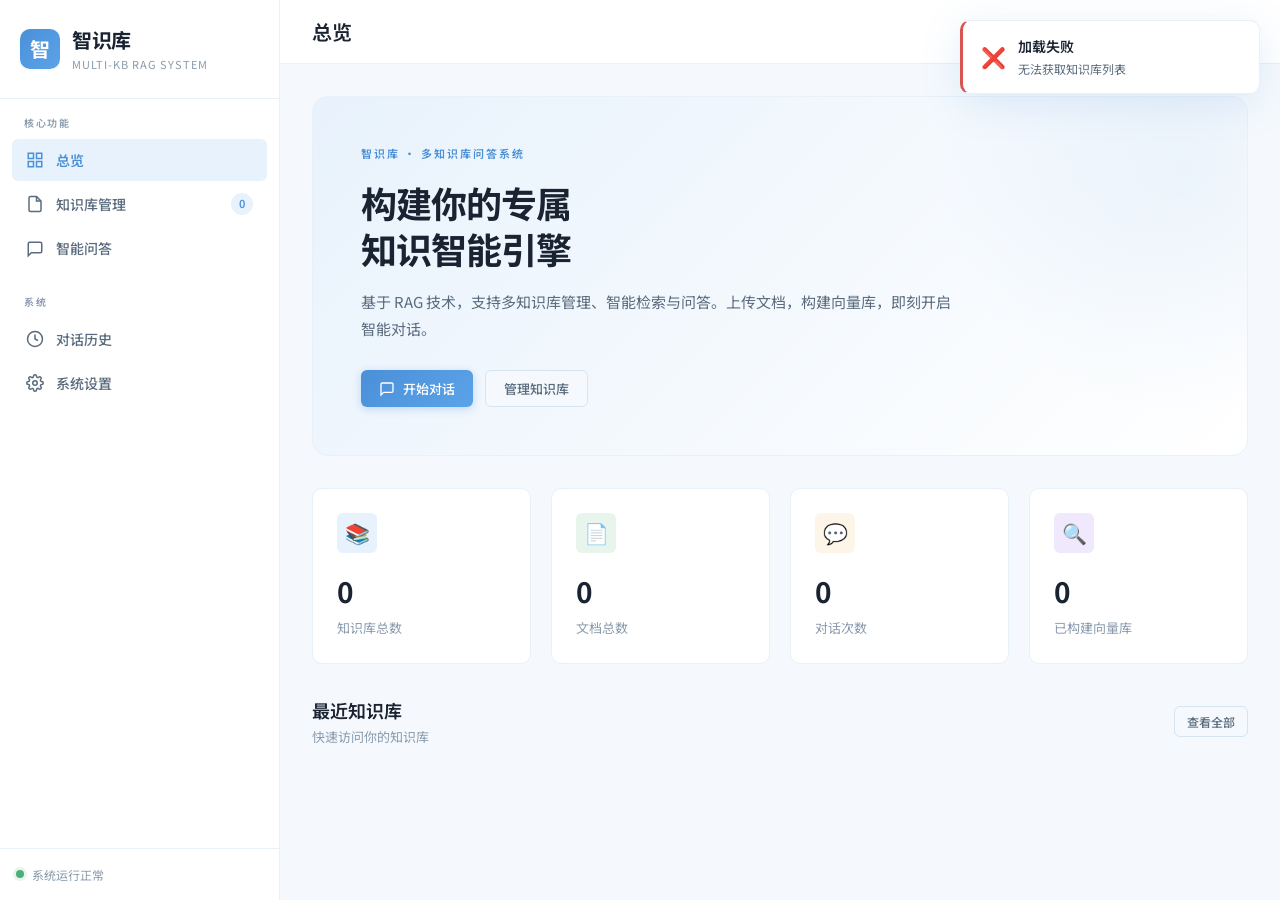
==== commit 459762b2: "优化前端：将HTML拆分为CSS/JS独立文件" ====
--- a/templates/index_new.html
+++ b/templates/index_new.html
@@ -6,1388 +6,7 @@
     <title>智识库 - 多知识库问答系统</title>
     <link rel="preconnect" href="https://fonts.googleapis.com">
     <link href="https://fonts.googleapis.com/css2?family=Noto+Sans+SC:wght@300;400;500;600;700&family=JetBrains+Mono:wght@400;500&display=swap" rel="stylesheet">
-    <style>
-        :root {
-            --primary: #4A90D9;
-            --primary-light: #E8F2FC;
-            --primary-dark: #2E6BA8;
-            --primary-soft: #B8D4F0;
-            --accent: #5BA3E8;
-            --bg: #F5F9FD;
-            --bg-card: #FFFFFF;
-            --bg-elevated: #FFFFFF;
-            --text-primary: #1A2332;
-            --text-secondary: #5A6B7D;
-            --text-tertiary: #8A9BAE;
-            --border: #D6E4F0;
-            --border-light: #E8F0F8;
-            --success: #4CAF7A;
-            --success-bg: #E8F5EC;
-            --warning: #E8A838;
-            --warning-bg: #FDF6E8;
-            --error: #D9534F;
-            --error-bg: #FDEBEB;
-            --shadow-sm: 0 1px 3px rgba(74, 144, 217, 0.08);
-            --shadow-md: 0 4px 20px rgba(74, 144, 217, 0.12);
-            --shadow-lg: 0 8px 40px rgba(74, 144, 217, 0.15);
-            --radius-sm: 6px;
-            --radius-md: 10px;
-            --radius-lg: 16px;
-            --radius-xl: 24px;
-        }
-
-        * { margin: 0; padding: 0; box-sizing: border-box; }
-
-        body {
-            font-family: 'Noto Sans SC', -apple-system, BlinkMacSystemFont, sans-serif;
-            background: var(--bg);
-            color: var(--text-primary);
-            line-height: 1.6;
-            overflow-x: hidden;
-        }
-
-        ::-webkit-scrollbar { width: 6px; }
-        ::-webkit-scrollbar-track { background: transparent; }
-        ::-webkit-scrollbar-thumb { background: var(--primary-soft); border-radius: 3px; }
-        ::-webkit-scrollbar-thumb:hover { background: var(--primary); }
-
-        .app { display: flex; min-height: 100vh; }
-
-        /* Sidebar */
-        .sidebar {
-            width: 280px;
-            background: var(--bg-card);
-            border-right: 1px solid var(--border-light);
-            display: flex;
-            flex-direction: column;
-            position: fixed;
-            height: 100vh;
-            z-index: 100;
-            transition: transform 0.3s ease;
-        }
-
-        .sidebar-header {
-            padding: 24px 20px;
-            border-bottom: 1px solid var(--border-light);
-        }
-
-        .logo {
-            display: flex;
-            align-items: center;
-            gap: 12px;
-        }
-
-        .logo-icon {
-            width: 40px;
-            height: 40px;
-            background: linear-gradient(135deg, var(--primary), var(--accent));
-            border-radius: var(--radius-md);
-            display: flex;
-            align-items: center;
-            justify-content: center;
-            color: white;
-            font-size: 20px;
-            font-weight: 700;
-            box-shadow: var(--shadow-sm);
-        }
-
-        .logo-text {
-            font-size: 20px;
-            font-weight: 700;
-            color: var(--text-primary);
-            letter-spacing: -0.5px;
-        }
-
-        .logo-sub {
-            font-size: 11px;
-            color: var(--text-tertiary);
-            font-weight: 400;
-            letter-spacing: 1px;
-        }
-
-        .sidebar-nav {
-            flex: 1;
-            padding: 16px 12px;
-            overflow-y: auto;
-        }
-
-        .nav-section { margin-bottom: 24px; }
-
-        .nav-label {
-            font-size: 10px;
-            font-weight: 600;
-            color: var(--text-tertiary);
-            text-transform: uppercase;
-            letter-spacing: 1.5px;
-            padding: 0 12px;
-            margin-bottom: 8px;
-        }
-
-        .nav-item {
-            display: flex;
-            align-items: center;
-            gap: 12px;
-            padding: 10px 14px;
-            border-radius: var(--radius-sm);
-            cursor: pointer;
-            transition: all 0.2s ease;
-            color: var(--text-secondary);
-            font-size: 14px;
-            font-weight: 500;
-            margin-bottom: 2px;
-        }
-
-        .nav-item:hover {
-            background: var(--primary-light);
-            color: var(--primary-dark);
-        }
-
-        .nav-item.active {
-            background: var(--primary-light);
-            color: var(--primary);
-            font-weight: 600;
-        }
-
-        .nav-item svg {
-            width: 18px;
-            height: 18px;
-            flex-shrink: 0;
-        }
-
-        .nav-badge {
-            margin-left: auto;
-            background: var(--primary-light);
-            color: var(--primary);
-            font-size: 11px;
-            font-weight: 600;
-            padding: 2px 8px;
-            border-radius: 20px;
-        }
-
-        .sidebar-footer {
-            padding: 16px;
-            border-top: 1px solid var(--border-light);
-        }
-
-        .status-indicator {
-            display: flex;
-            align-items: center;
-            gap: 8px;
-            font-size: 12px;
-            color: var(--text-tertiary);
-        }
-
-        .status-dot {
-            width: 8px;
-            height: 8px;
-            border-radius: 50%;
-            background: var(--success);
-            box-shadow: 0 0 0 3px var(--success-bg);
-            animation: pulse 2s infinite;
-        }
-
-        @keyframes pulse {
-            0%, 100% { opacity: 1; }
-            50% { opacity: 0.5; }
-        }
-
-        /* Main Content */
-        .main {
-            flex: 1;
-            margin-left: 280px;
-            min-height: 100vh;
-        }
-
-        /* Top Bar */
-        .topbar {
-            height: 64px;
-            background: var(--bg-card);
-            border-bottom: 1px solid var(--border-light);
-            display: flex;
-            align-items: center;
-            justify-content: space-between;
-            padding: 0 32px;
-            position: sticky;
-            top: 0;
-            z-index: 50;
-        }
-
-        .topbar-left {
-            display: flex;
-            align-items: center;
-            gap: 16px;
-        }
-
-        .page-title {
-            font-size: 20px;
-            font-weight: 600;
-            color: var(--text-primary);
-        }
-
-        .topbar-right {
-            display: flex;
-            align-items: center;
-            gap: 12px;
-        }
-
-        .btn {
-            display: inline-flex;
-            align-items: center;
-            justify-content: center;
-            gap: 8px;
-            padding: 8px 18px;
-            border-radius: var(--radius-sm);
-            font-size: 13px;
-            font-weight: 500;
-            cursor: pointer;
-            transition: all 0.2s ease;
-            border: none;
-            outline: none;
-            font-family: inherit;
-        }
-
-        .btn-primary {
-            background: linear-gradient(135deg, var(--primary), var(--accent));
-            color: white;
-            box-shadow: 0 2px 8px rgba(74, 144, 217, 0.3);
-        }
-
-        .btn-primary:hover {
-            transform: translateY(-1px);
-            box-shadow: 0 4px 16px rgba(74, 144, 217, 0.4);
-        }
-
-        .btn-secondary {
-            background: var(--bg);
-            color: var(--text-secondary);
-            border: 1px solid var(--border);
-        }
-
-        .btn-secondary:hover {
-            background: var(--primary-light);
-            border-color: var(--primary-soft);
-            color: var(--primary);
-        }
-
-        .btn-ghost {
-            background: transparent;
-            color: var(--text-secondary);
-            padding: 8px 12px;
-        }
-
-        .btn-ghost:hover {
-            background: var(--primary-light);
-            color: var(--primary);
-        }
-
-        .btn-sm { padding: 6px 12px; font-size: 12px; }
-        .btn-icon { padding: 8px; width: 36px; height: 36px; }
-
-        /* Content Area */
-        .content { padding: 32px; max-width: 1400px; }
-
-        /* Hero Section */
-        .hero {
-            background: linear-gradient(135deg, var(--primary-light) 0%, #FFFFFF 100%);
-            border: 1px solid var(--border-light);
-            border-radius: var(--radius-lg);
-            padding: 48px;
-            margin-bottom: 32px;
-            position: relative;
-            overflow: hidden;
-        }
-
-        .hero::before {
-            content: '';
-            position: absolute;
-            top: -50%;
-            right: -20%;
-            width: 500px;
-            height: 500px;
-            background: radial-gradient(circle, rgba(74, 144, 217, 0.08) 0%, transparent 70%);
-            border-radius: 50%;
-        }
-
-        .hero-content {
-            position: relative;
-            z-index: 1;
-            max-width: 600px;
-        }
-
-        .hero-label {
-            font-size: 11px;
-            font-weight: 600;
-            color: var(--primary);
-            letter-spacing: 2px;
-            text-transform: uppercase;
-            margin-bottom: 16px;
-        }
-
-        .hero-title {
-            font-size: 36px;
-            font-weight: 700;
-            color: var(--text-primary);
-            line-height: 1.3;
-            margin-bottom: 16px;
-            letter-spacing: -1px;
-        }
-
-        .hero-desc {
-            font-size: 15px;
-            color: var(--text-secondary);
-            line-height: 1.8;
-            margin-bottom: 28px;
-        }
-
-        .hero-actions {
-            display: flex;
-            gap: 12px;
-        }
-
-        /* Stats Bar */
-        .stats-bar {
-            display: grid;
-            grid-template-columns: repeat(4, 1fr);
-            gap: 20px;
-            margin-bottom: 32px;
-        }
-
-        .stat-card {
-            background: var(--bg-card);
-            border: 1px solid var(--border-light);
-            border-radius: var(--radius-md);
-            padding: 24px;
-            transition: all 0.3s ease;
-        }
-
-        .stat-card:hover {
-            box-shadow: var(--shadow-md);
-            transform: translateY(-2px);
-        }
-
-        .stat-icon {
-            width: 40px;
-            height: 40px;
-            border-radius: var(--radius-sm);
-            display: flex;
-            align-items: center;
-            justify-content: center;
-            margin-bottom: 16px;
-            font-size: 20px;
-        }
-
-        .stat-icon.blue { background: var(--primary-light); color: var(--primary); }
-        .stat-icon.green { background: var(--success-bg); color: var(--success); }
-        .stat-icon.orange { background: var(--warning-bg); color: var(--warning); }
-        .stat-icon.purple { background: #F0E8FD; color: #7B5CD6; }
-
-        .stat-value {
-            font-size: 28px;
-            font-weight: 700;
-            color: var(--text-primary);
-            margin-bottom: 4px;
-        }
-
-        .stat-label {
-            font-size: 13px;
-            color: var(--text-tertiary);
-        }
-
-        /* Section Header */
-        .section-header {
-            display: flex;
-            align-items: center;
-            justify-content: space-between;
-            margin-bottom: 20px;
-        }
-
-        .section-title {
-            font-size: 18px;
-            font-weight: 600;
-            color: var(--text-primary);
-        }
-
-        .section-subtitle {
-            font-size: 13px;
-            color: var(--text-tertiary);
-            margin-top: 2px;
-        }
-
-        /* Cards Grid */
-        .cards-grid {
-            display: grid;
-            grid-template-columns: repeat(auto-fill, minmax(320px, 1fr));
-            gap: 20px;
-            margin-bottom: 32px;
-        }
-
-        .card {
-            background: var(--bg-card);
-            border: 1px solid var(--border-light);
-            border-radius: var(--radius-md);
-            overflow: hidden;
-            transition: all 0.3s ease;
-            cursor: pointer;
-        }
-
-        .card:hover {
-            box-shadow: var(--shadow-md);
-            transform: translateY(-2px);
-        }
-
-        .card-header {
-            padding: 20px 20px 0;
-            display: flex;
-            align-items: flex-start;
-            justify-content: space-between;
-        }
-
-        .card-icon {
-            width: 44px;
-            height: 44px;
-            border-radius: var(--radius-sm);
-            background: var(--primary-light);
-            color: var(--primary);
-            display: flex;
-            align-items: center;
-            justify-content: center;
-            font-size: 20px;
-        }
-
-        .card-menu {
-            color: var(--text-tertiary);
-            cursor: pointer;
-            padding: 4px;
-            border-radius: 4px;
-        }
-
-        .card-menu:hover {
-            background: var(--bg);
-            color: var(--text-primary);
-        }
-
-        .card-body {
-            padding: 16px 20px;
-        }
-
-        .card-title {
-            font-size: 15px;
-            font-weight: 600;
-            color: var(--text-primary);
-            margin-bottom: 6px;
-        }
-
-        .card-desc {
-            font-size: 13px;
-            color: var(--text-tertiary);
-            line-height: 1.6;
-        }
-
-        .card-footer {
-            padding: 12px 20px;
-            border-top: 1px solid var(--border-light);
-            display: flex;
-            align-items: center;
-            justify-content: space-between;
-        }
-
-        .card-meta {
-            font-size: 12px;
-            color: var(--text-tertiary);
-        }
-
-        .card-status {
-            display: inline-flex;
-            align-items: center;
-            gap: 6px;
-            font-size: 12px;
-            font-weight: 500;
-            padding: 4px 10px;
-            border-radius: 20px;
-        }
-
-        .status-built {
-            background: var(--success-bg);
-            color: var(--success);
-        }
-
-        .status-pending {
-            background: var(--warning-bg);
-            color: var(--warning);
-        }
-
-        /* Chat Interface */
-        .chat-container {
-            display: flex;
-            gap: 24px;
-            height: calc(100vh - 64px);
-        }
-
-        .chat-sidebar {
-            width: 280px;
-            background: var(--bg-card);
-            border-right: 1px solid var(--border-light);
-            display: flex;
-            flex-direction: column;
-        }
-
-        .chat-sidebar-header {
-            padding: 20px;
-            border-bottom: 1px solid var(--border-light);
-        }
-
-        .chat-list {
-            flex: 1;
-            overflow-y: auto;
-            padding: 8px;
-        }
-
-        .chat-item {
-            padding: 12px 14px;
-            border-radius: var(--radius-sm);
-            cursor: pointer;
-            transition: all 0.2s ease;
-            margin-bottom: 2px;
-            position: relative;
-        }
-
-        .chat-item:hover {
-            background: var(--primary-light);
-        }
-
-        .chat-item.active {
-            background: var(--primary-light);
-        }
-
-        .chat-item-title {
-            font-size: 13px;
-            font-weight: 500;
-            color: var(--text-primary);
-            white-space: nowrap;
-            overflow: hidden;
-            text-overflow: ellipsis;
-        }
-
-        .chat-item-actions {
-            display: none;
-            position: absolute;
-            right: 8px;
-            top: 50%;
-            transform: translateY(-50%);
-            gap: 4px;
-        }
-        .chat-item:hover .chat-item-actions {
-            display: flex;
-        }
-        .chat-item {
-            position: relative;
-        }
-        .chat-item-edit {
-            padding: 4px;
-            border-radius: 4px;
-            color: var(--text-tertiary);
-            cursor: pointer;
-        }
-        .chat-item-edit:hover {
-            background: var(--bg);
-            color: var(--primary);
-        }
-
-        .chat-main {
-            flex: 1;
-            display: flex;
-            flex-direction: column;
-            background: var(--bg);
-        }
-
-        .chat-messages {
-            flex: 1;
-            overflow-y: auto;
-            padding: 24px 32px;
-        }
-
-        .message {
-            max-width: 80%;
-            margin-bottom: 20px;
-            animation: fadeInUp 0.3s ease;
-        }
-
-        @keyframes fadeInUp {
-            from { opacity: 0; transform: translateY(10px); }
-            to { opacity: 1; transform: translateY(0); }
-        }
-
-        .message-user { margin-left: auto; }
-
-        .message-bubble {
-            padding: 14px 18px;
-            border-radius: var(--radius-md);
-            font-size: 14px;
-            line-height: 1.7;
-        }
-
-        .message-user .message-bubble {
-            background: linear-gradient(135deg, var(--primary), var(--accent));
-            color: white;
-            border-bottom-right-radius: 4px;
-        }
-
-        .message-assistant .message-bubble {
-            background: var(--bg-card);
-            border: 1px solid var(--border-light);
-            color: var(--text-primary);
-            border-bottom-left-radius: 4px;
-        }
-
-        .message-meta {
-            font-size: 11px;
-            color: var(--text-tertiary);
-            margin-top: 6px;
-            padding: 0 4px;
-        }
-
-        .message-user .message-meta { text-align: right; }
-
-        .thinking-box {
-            background: linear-gradient(135deg, #FFF9E6 0%, #FFF3D0 100%);
-            border-left: 3px solid var(--warning);
-            padding: 12px 16px;
-            border-radius: 0 var(--radius-sm) var(--radius-sm) 0;
-            margin-bottom: 14px;
-            font-size: 13px;
-            color: var(--text-secondary);
-        }
-        .thinking-label {
-            font-size: 11px;
-            font-weight: 600;
-            color: var(--warning);
-            margin-bottom: 8px;
-            display: flex;
-            align-items: center;
-            gap: 6px;
-        }
-
-        .knowledge-tags {
-            display: flex;
-            flex-wrap: wrap;
-            gap: 6px;
-            margin-top: 12px;
-        }
-
-        .knowledge-tag {
-            font-size: 11px;
-            padding: 3px 10px;
-            border-radius: 20px;
-            background: var(--primary-light);
-            color: var(--primary);
-            font-weight: 500;
-        }
-
-        .chat-input-area {
-            padding: 20px 32px;
-            background: var(--bg-card);
-            border-top: 1px solid var(--border-light);
-        }
-
-        .chat-input-wrapper {
-            display: flex;
-            gap: 12px;
-            align-items: flex-end;
-        }
-
-        .chat-input {
-            flex: 1;
-            background: var(--bg);
-            border: 1px solid var(--border);
-            border-radius: var(--radius-md);
-            padding: 12px 16px;
-            font-size: 14px;
-            font-family: inherit;
-            color: var(--text-primary);
-            resize: none;
-            outline: none;
-            min-height: 48px;
-            max-height: 120px;
-            transition: all 0.2s ease;
-        }
-
-        .chat-input:focus {
-            border-color: var(--primary);
-            box-shadow: 0 0 0 3px rgba(74, 144, 217, 0.1);
-        }
-
-        .chat-input::placeholder { color: var(--text-tertiary); }
-
-        .chat-toolbar {
-            display: flex;
-            gap: 8px;
-            margin-bottom: 12px;
-            align-items: center;
-            flex-wrap: wrap;
-        }
-
-        .toolbar-item {
-            display: flex;
-            align-items: center;
-            gap: 6px;
-            padding: 6px 12px;
-            border-radius: var(--radius-sm);
-            font-size: 12px;
-            color: var(--text-secondary);
-            cursor: pointer;
-            transition: all 0.2s ease;
-            border: 1px solid var(--border-light);
-            background: var(--bg);
-        }
-
-        .toolbar-item:hover {
-            border-color: var(--primary-soft);
-            color: var(--primary);
-        }
-
-        .toolbar-item.active {
-            background: var(--primary-light);
-            border-color: var(--primary-soft);
-            color: var(--primary);
-        }
-
-        /* Knowledge Chunks Modal */
-        .chunks-modal {
-            position: fixed;
-            inset: 0;
-            background: rgba(26, 35, 50, 0.6);
-            backdrop-filter: blur(4px);
-            display: flex;
-            align-items: center;
-            justify-content: center;
-            z-index: 1100;
-            opacity: 0;
-            visibility: hidden;
-            transition: all 0.3s ease;
-        }
-        .chunks-modal.active {
-            opacity: 1;
-            visibility: visible;
-        }
-        .chunks-panel {
-            background: var(--bg-card);
-            border-radius: var(--radius-lg);
-            width: 100%;
-            max-width: 700px;
-            max-height: 85vh;
-            overflow: hidden;
-            box-shadow: var(--shadow-lg);
-            transform: scale(0.95) translateY(10px);
-            transition: all 0.3s ease;
-            display: flex;
-            flex-direction: column;
-        }
-        .chunks-modal.active .chunks-panel {
-            transform: scale(1) translateY(0);
-        }
-        .chunks-header {
-            padding: 20px 24px;
-            border-bottom: 1px solid var(--border-light);
-            display: flex;
-            align-items: center;
-            justify-content: space-between;
-        }
-        .chunks-title {
-            font-size: 16px;
-            font-weight: 600;
-            color: var(--text-primary);
-        }
-        .chunks-question {
-            font-size: 13px;
-            color: var(--text-secondary);
-            margin-top: 4px;
-        }
-        .chunks-body {
-            flex: 1;
-            overflow-y: auto;
-            padding: 16px 24px;
-        }
-        .chunks-list {
-            display: flex;
-            flex-direction: column;
-            gap: 12px;
-        }
-        .chunk-item {
-            border: 1px solid var(--border-light);
-            border-radius: var(--radius-md);
-            overflow: hidden;
-            transition: all 0.2s ease;
-        }
-        .chunk-item:hover {
-            border-color: var(--primary-soft);
-        }
-        .chunk-item.selected {
-            border-color: var(--primary);
-            background: var(--primary-light);
-        }
-        .chunk-header-row {
-            display: flex;
-            align-items: center;
-            gap: 12px;
-            padding: 12px 16px;
-            cursor: pointer;
-        }
-        .chunk-checkbox {
-            width: 20px;
-            height: 20px;
-            border: 2px solid var(--border);
-            border-radius: 4px;
-            display: flex;
-            align-items: center;
-            justify-content: center;
-            transition: all 0.2s ease;
-            flex-shrink: 0;
-            background: var(--bg);
-        }
-        .chunk-item.selected .chunk-checkbox {
-            background: var(--primary);
-            border-color: var(--primary);
-            color: white;
-        }
-        .chunk-info {
-            flex: 1;
-        }
-        .chunk-source {
-            font-size: 12px;
-            font-weight: 600;
-            color: var(--primary);
-        }
-        .chunk-score {
-            font-size: 11px;
-            color: var(--text-tertiary);
-            margin-left: 8px;
-        }
-        .chunk-preview {
-            padding: 0 16px 12px;
-            font-size: 13px;
-            color: var(--text-secondary);
-            line-height: 1.6;
-        }
-        .chunks-footer {
-            padding: 16px 24px;
-            border-top: 1px solid var(--border-light);
-            display: flex;
-            align-items: center;
-            justify-content: space-between;
-        }
-        .chunks-info-text {
-            font-size: 13px;
-            color: var(--text-secondary);
-        }
-        .chunks-actions {
-            display: flex;
-            gap: 12px;
-        }
-        .chunks-empty {
-            text-align: center;
-            padding: 40px 20px;
-            color: var(--text-secondary);
-        }
-        .chunks-empty-icon {
-            font-size: 36px;
-            margin-bottom: 12px;
-            opacity: 0.5;
-        }
-        .modal-overlay {
-            position: fixed;
-            inset: 0;
-            background: rgba(26, 35, 50, 0.5);
-            backdrop-filter: blur(4px);
-            display: flex;
-            align-items: center;
-            justify-content: center;
-            z-index: 1200;
-            opacity: 0;
-            visibility: hidden;
-            transition: all 0.3s ease;
-        }
-
-        .modal-overlay.active {
-            opacity: 1;
-            visibility: visible;
-        }
-
-        .modal {
-            background: var(--bg-card);
-            border-radius: var(--radius-lg);
-            width: 100%;
-            max-width: 520px;
-            max-height: 90vh;
-            overflow: hidden;
-            box-shadow: var(--shadow-lg);
-            transform: scale(0.95) translateY(10px);
-            transition: all 0.3s ease;
-        }
-
-        .modal-overlay.active .modal {
-            transform: scale(1) translateY(0);
-        }
-
-        .modal-header { padding: 24px 24px 0; }
-        .modal-title { font-size: 18px; font-weight: 600; color: var(--text-primary); }
-        .modal-body {
-            padding: 20px 24px;
-            overflow-y: auto;
-            max-height: 60vh;
-        }
-        .modal-footer {
-            padding: 16px 24px 24px;
-            display: flex;
-            justify-content: flex-end;
-            gap: 12px;
-        }
-
-        /* Form Elements */
-        .form-group { margin-bottom: 20px; }
-        .form-label {
-            display: block;
-            font-size: 13px;
-            font-weight: 500;
-            color: var(--text-primary);
-            margin-bottom: 8px;
-        }
-        .form-input {
-            width: 100%;
-            padding: 10px 14px;
-            border: 1px solid var(--border);
-            border-radius: var(--radius-sm);
-            font-size: 14px;
-            font-family: inherit;
-            color: var(--text-primary);
-            background: var(--bg);
-            outline: none;
-            transition: all 0.2s ease;
-        }
-        .form-input:focus {
-            border-color: var(--primary);
-            box-shadow: 0 0 0 3px rgba(74, 144, 217, 0.1);
-        }
-        .form-input::placeholder { color: var(--text-tertiary); }
-        .form-hint {
-            font-size: 12px;
-            color: var(--text-tertiary);
-            margin-top: 6px;
-        }
-
-        /* Upload Zone */
-        .upload-zone {
-            border: 2px dashed var(--border);
-            border-radius: var(--radius-md);
-            padding: 40px;
-            text-align: center;
-            cursor: pointer;
-            transition: all 0.2s ease;
-            background: var(--bg);
-        }
-        .upload-zone:hover {
-            border-color: var(--primary);
-            background: var(--primary-light);
-        }
-        .upload-zone.dragover {
-            border-color: var(--primary);
-            background: var(--primary-light);
-        }
-        .upload-icon { font-size: 36px; margin-bottom: 12px; }
-        .upload-text { font-size: 14px; color: var(--text-secondary); margin-bottom: 4px; }
-        .upload-hint { font-size: 12px; color: var(--text-tertiary); }
-
-        /* File List */
-        .file-list { margin-top: 16px; }
-        .file-item {
-            display: flex;
-            align-items: center;
-            gap: 12px;
-            padding: 10px 14px;
-            background: var(--bg);
-            border-radius: var(--radius-sm);
-            margin-bottom: 8px;
-        }
-        .file-icon {
-            width: 36px;
-            height: 36px;
-            background: var(--primary-light);
-            color: var(--primary);
-            border-radius: var(--radius-sm);
-            display: flex;
-            align-items: center;
-            justify-content: center;
-            font-size: 16px;
-        }
-        .file-info { flex: 1; }
-        .file-name { font-size: 13px; font-weight: 500; color: var(--text-primary); }
-        .file-size { font-size: 11px; color: var(--text-tertiary); }
-        .file-actions { display: flex; gap: 4px; }
-
-        /* Progress Bar */
-        .progress-container { margin-top: 16px; }
-        .progress-bar {
-            height: 6px;
-            background: var(--border-light);
-            border-radius: 3px;
-            overflow: hidden;
-        }
-        .progress-fill {
-            height: 100%;
-            background: linear-gradient(90deg, var(--primary), var(--accent));
-            border-radius: 3px;
-            transition: width 0.3s ease;
-        }
-        .progress-text {
-            font-size: 12px;
-            color: var(--text-tertiary);
-            margin-top: 8px;
-            text-align: center;
-        }
-
-        /* Empty State */
-        .empty-state {
-            text-align: center;
-            padding: 60px 20px;
-        }
-        .empty-icon { font-size: 48px; margin-bottom: 16px; opacity: 0.5; }
-        .empty-title { font-size: 16px; font-weight: 600; color: var(--text-primary); margin-bottom: 8px; }
-        .empty-desc { font-size: 14px; color: var(--text-tertiary); }
-
-        /* Toast */
-        .toast-container {
-            position: fixed;
-            top: 20px;
-            right: 20px;
-            z-index: 2000;
-            display: flex;
-            flex-direction: column;
-            gap: 8px;
-        }
-        .toast {
-            background: var(--bg-card);
-            border: 1px solid var(--border-light);
-            border-radius: var(--radius-md);
-            padding: 14px 18px;
-            box-shadow: var(--shadow-lg);
-            display: flex;
-            align-items: center;
-            gap: 12px;
-            min-width: 300px;
-            animation: slideIn 0.3s ease;
-        }
-        @keyframes slideIn {
-            from { transform: translateX(100%); opacity: 0; }
-            to { transform: translateX(0); opacity: 1; }
-        }
-        .toast-icon { font-size: 20px; }
-        .toast-content { flex: 1; }
-        .toast-title { font-size: 14px; font-weight: 600; color: var(--text-primary); }
-        .toast-message { font-size: 12px; color: var(--text-secondary); margin-top: 2px; }
-        .toast-success { border-left: 3px solid var(--success); }
-        .toast-error { border-left: 3px solid var(--error); }
-        .toast-warning { border-left: 3px solid var(--warning); }
-
-        /* Knowledge Source Tags */
-        .source-list {
-            margin-top: 12px;
-            padding: 12px;
-            background: var(--bg);
-            border-radius: var(--radius-sm);
-        }
-        .source-item {
-            font-size: 12px;
-            color: var(--text-secondary);
-            padding: 6px 0;
-            border-bottom: 1px solid var(--border-light);
-        }
-        .source-item:last-child { border-bottom: none; }
-        .source-badge {
-            display: inline-block;
-            font-size: 10px;
-            font-weight: 600;
-            padding: 2px 8px;
-            border-radius: 4px;
-            background: var(--primary-light);
-            color: var(--primary);
-            margin-right: 8px;
-        }
-
-        /* Checkbox */
-        .checkbox-wrapper {
-            display: flex;
-            align-items: center;
-            gap: 10px;
-            padding: 10px 12px;
-            border-radius: var(--radius-sm);
-            cursor: pointer;
-            transition: all 0.2s ease;
-        }
-        .checkbox-wrapper:hover { background: var(--primary-light); }
-        .checkbox {
-            width: 18px;
-            height: 18px;
-            border: 2px solid var(--border);
-            border-radius: 4px;
-            display: flex;
-            align-items: center;
-            justify-content: center;
-            transition: all 0.2s ease;
-            flex-shrink: 0;
-        }
-        .checkbox.checked {
-            background: var(--primary);
-            border-color: var(--primary);
-        }
-        .checkbox-label { font-size: 14px; color: var(--text-primary); }
-
-        /* Page Transitions */
-        .page {
-            display: none;
-            animation: fadeIn 0.3s ease;
-        }
-        .page.active { display: block; }
-        @keyframes fadeIn {
-            from { opacity: 0; transform: translateY(8px); }
-            to { opacity: 1; transform: translateY(0); }
-        }
-
-        /* Toggle Switch */
-        .toggle {
-            position: relative;
-            width: 40px;
-            height: 22px;
-        }
-        .toggle input {
-            opacity: 0;
-            width: 0;
-            height: 0;
-        }
-        .toggle-slider {
-            position: absolute;
-            cursor: pointer;
-            inset: 0;
-            background: var(--border);
-            border-radius: 22px;
-            transition: 0.3s;
-        }
-        .toggle-slider:before {
-            content: "";
-            position: absolute;
-            height: 16px;
-            width: 16px;
-            left: 3px;
-            bottom: 3px;
-            background: white;
-            border-radius: 50%;
-            transition: 0.3s;
-            box-shadow: 0 1px 3px rgba(0,0,0,0.2);
-        }
-        .toggle input:checked + .toggle-slider { background: var(--primary); }
-        .toggle input:checked + .toggle-slider:before { transform: translateX(18px); }
-
-        /* Search Box */
-        .search-box { position: relative; }
-        .search-box input {
-            width: 280px;
-            padding: 8px 14px 8px 38px;
-            border: 1px solid var(--border);
-            border-radius: var(--radius-sm);
-            font-size: 13px;
-            font-family: inherit;
-            background: var(--bg);
-            outline: none;
-            transition: all 0.2s ease;
-        }
-        .search-box input:focus {
-            border-color: var(--primary);
-            box-shadow: 0 0 0 3px rgba(74, 144, 217, 0.1);
-            width: 320px;
-        }
-        .search-box svg {
-            position: absolute;
-            left: 12px;
-            top: 50%;
-            transform: translateY(-50%);
-            color: var(--text-tertiary);
-        }
-
-        /* Knowledge Selector in Chat */
-        .kb-selector {
-            display: flex;
-            flex-wrap: wrap;
-            gap: 8px;
-        }
-        .kb-chip {
-            display: inline-flex;
-            align-items: center;
-            gap: 6px;
-            padding: 6px 12px;
-            border-radius: 20px;
-            font-size: 12px;
-            font-weight: 500;
-            cursor: pointer;
-            transition: all 0.2s ease;
-            border: 1px solid var(--border);
-            background: var(--bg);
-            color: var(--text-secondary);
-        }
-        .kb-chip:hover { border-color: var(--primary-soft); }
-        .kb-chip.selected {
-            background: var(--primary-light);
-            border-color: var(--primary);
-            color: var(--primary);
-        }
-        .kb-chip .check { display: none; }
-        .kb-chip.selected .check { display: inline; }
-
-        /* Typing Indicator */
-        .typing-indicator {
-            display: flex;
-            align-items: center;
-            gap: 4px;
-            padding: 14px 18px;
-        }
-        .typing-indicator span {
-            width: 8px;
-            height: 8px;
-            background: var(--primary-soft);
-            border-radius: 50%;
-            animation: typingBounce 1.4s infinite ease-in-out both;
-        }
-        .typing-indicator span:nth-child(1) { animation-delay: -0.32s; }
-        .typing-indicator span:nth-child(2) { animation-delay: -0.16s; }
-        @keyframes typingBounce {
-            0%, 80%, 100% { transform: scale(0.6); opacity: 0.5; }
-            40% { transform: scale(1); opacity: 1; }
-        }
-
-        /* Responsive */
-        @media (max-width: 1024px) {
-            .sidebar { transform: translateX(-100%); }
-            .sidebar.open { transform: translateX(0); }
-            .main { margin-left: 0; }
-            .stats-bar { grid-template-columns: repeat(2, 1fr); }
-        }
-        @media (max-width: 768px) {
-            .stats-bar { grid-template-columns: 1fr; }
-            .cards-grid { grid-template-columns: 1fr; }
-            .content { padding: 16px; }
-            .hero { padding: 24px; }
-            .hero-title { font-size: 24px; }
-        }
-
-        /* Markdown Content */
-        .markdown-content h1, .markdown-content h2, .markdown-content h3 {
-            margin: 20px 0 12px;
-            color: var(--text-primary);
-            font-weight: 600;
-            line-height: 1.4;
-        }
-        .markdown-content h1 { font-size: 22px; border-bottom: 1px solid var(--border); padding-bottom: 8px; }
-        .markdown-content h2 { font-size: 18px; }
-        .markdown-content h3 { font-size: 16px; }
-        .markdown-content p {
-            margin: 10px 0;
-            line-height: 1.8;
-        }
-        .markdown-content ul, .markdown-content ol {
-            margin: 10px 0;
-            padding-left: 24px;
-        }
-        .markdown-content li {
-            margin: 6px 0;
-            line-height: 1.7;
-        }
-        .markdown-content code {
-            background: var(--primary-light);
-            padding: 3px 8px;
-            border-radius: 4px;
-            font-family: 'JetBrains Mono', monospace;
-            font-size: 13px;
-            color: var(--primary-dark);
-        }
-        .markdown-content pre {
-            background: #1E2530;
-            padding: 16px;
-            border-radius: var(--radius-sm);
-            overflow-x: auto;
-            margin: 14px 0;
-        }
-        .markdown-content pre code {
-            background: none;
-            padding: 0;
-            color: #E4E7EA;
-            font-size: 13px;
-            line-height: 1.6;
-        }
-        .markdown-content strong {
-            color: var(--text-primary);
-            font-weight: 600;
-        }
-        .markdown-content blockquote {
-            border-left: 4px solid var(--primary);
-            background: var(--primary-light);
-            padding: 12px 16px;
-            margin: 14px 0;
-            border-radius: 0 var(--radius-sm) var(--radius-sm) 0;
-            color: var(--text-secondary);
-        }
-        .markdown-content hr {
-            border: none;
-            border-top: 1px solid var(--border);
-            margin: 20px 0;
-        }
-        .markdown-content table {
-            width: 100%;
-            border-collapse: collapse;
-            margin: 14px 0;
-            font-size: 14px;
-        }
-        .markdown-content th, .markdown-content td {
-            border: 1px solid var(--border);
-            padding: 10px 14px;
-            text-align: left;
-        }
-        .markdown-content th {
-            background: var(--primary-light);
-            font-weight: 600;
-            color: var(--primary-dark);
-        }
-        .markdown-content tr:nth-child(even) {
-            background: var(--bg);
-        }
-        .markdown-content a {
-            color: var(--primary);
-            text-decoration: none;
-        }
-        .markdown-content a:hover {
-            text-decoration: underline;
-        }
-
-        /* Answer Section Wrapper */
-        .answer-section {
-            background: var(--bg-card);
-            border: 1px solid var(--border-light);
-            border-radius: var(--radius-md);
-            padding: 16px 20px;
-            margin-bottom: 12px;
-        }
-        .answer-header {
-            display: flex;
-            align-items: center;
-            gap: 8px;
-            font-size: 12px;
-            font-weight: 600;
-            color: var(--primary);
-            margin-bottom: 12px;
-            padding-bottom: 12px;
-            border-bottom: 1px solid var(--border-light);
-        }
-        .answer-header svg {
-            width: 16px;
-            height: 16px;
-        }
-    </style>
+    <link rel="stylesheet" href="css/style.css">
 <base target="_blank">
 </head>
 <body>
@@ -1407,27 +26,27 @@
                 <div class="nav-section">
                     <div class="nav-label">核心功能</div>
                     <div class="nav-item active" data-page="dashboard" onclick="switchPage('dashboard')">
-                        <svg viewBox="0 0 24 24" fill="none" stroke="currentColor" stroke-width="2" stroke-linecap="round" stroke-linejoin="round"><rect x="3" y="3" width="7" height="7"/><rect x="14" y="3" width="7" height="7"/><rect x="14" y="14" width="7" height="7"/><rect x="3" y="14" width="7" height="7"/></svg>
+                        <svg viewBox="0 0 24 24" fill="none" stroke="currentColor" stroke-width="2"><rect x="3" y="3" width="7" height="7"/><rect x="14" y="3" width="7" height="7"/><rect x="14" y="14" width="7" height="7"/><rect x="3" y="14" width="7" height="7"/></svg>
                         总览
                     </div>
                     <div class="nav-item" data-page="knowledge" onclick="switchPage('knowledge')">
-                        <svg viewBox="0 0 24 24" fill="none" stroke="currentColor" stroke-width="2" stroke-linecap="round" stroke-linejoin="round"><path d="M14 2H6a2 2 0 0 0-2 2v16a2 2 0 0 0 2 2h12a2 2 0 0 0 2-2V8z"/><polyline points="14 2 14 8 20 8"/><line x1="16" y1="13" x2="8" y2="13"/><line x1="16" y1="17" x2="8" y2="17"/></svg>
+                        <svg viewBox="0 0 24 24" fill="none" stroke="currentColor" stroke-width="2"><path d="M14 2H6a2 2 0 0 0-2 2v16a2 2 0 0 0 2 2h12a2 2 0 0 0 2-2V8z"/><polyline points="14 2 14 8 20 8"/></svg>
                         知识库管理
                         <span class="nav-badge" id="kb-count">0</span>
                     </div>
                     <div class="nav-item" data-page="chat" onclick="switchPage('chat')">
-                        <svg viewBox="0 0 24 24" fill="none" stroke="currentColor" stroke-width="2" stroke-linecap="round" stroke-linejoin="round"><path d="M21 15a2 2 0 0 1-2 2H7l-4 4V5a2 2 0 0 1 2-2h14a2 2 0 0 1 2 2z"/></svg>
+                        <svg viewBox="0 0 24 24" fill="none" stroke="currentColor" stroke-width="2"><path d="M21 15a2 2 0 0 1-2 2H7l-4 4V5a2 2 0 0 1 2-2h14a2 2 0 0 1 2 2z"/></svg>
                         智能问答
                     </div>
                 </div>
                 <div class="nav-section">
                     <div class="nav-label">系统</div>
                     <div class="nav-item" data-page="history" onclick="switchPage('history')">
-                        <svg viewBox="0 0 24 24" fill="none" stroke="currentColor" stroke-width="2" stroke-linecap="round" stroke-linejoin="round"><circle cx="12" cy="12" r="10"/><polyline points="12 6 12 12 16 14"/></svg>
+                        <svg viewBox="0 0 24 24" fill="none" stroke="currentColor" stroke-width="2"><circle cx="12" cy="12" r="10"/><polyline points="12 6 12 12 16 14"/></svg>
                         对话历史
                     </div>
                     <div class="nav-item" onclick="showSettings()">
-                        <svg viewBox="0 0 24 24" fill="none" stroke="currentColor" stroke-width="2" stroke-linecap="round" stroke-linejoin="round"><circle cx="12" cy="12" r="3"/><path d="M19.4 15a1.65 1.65 0 0 0 .33 1.82l.06.06a2 2 0 0 1 0 2.83 2 2 0 0 1-2.83 0l-.06-.06a1.65 1.65 0 0 0-1.82-.33 1.65 1.65 0 0 0-1 1.51V21a2 2 0 0 1-2 2 2 2 0 0 1-2-2v-.09A1.65 1.65 0 0 0 9 19.4a1.65 1.65 0 0 0-1.82.33l-.06.06a2 2 0 0 1-2.83 0 2 2 0 0 1 0-2.83l.06-.06a1.65 1.65 0 0 0 .33-1.82 1.65 1.65 0 0 0-1.51-1H3a2 2 0 0 1-2-2 2 2 0 0 1 2-2h.09A1.65 1.65 0 0 0 4.6 9a1.65 1.65 0 0 0-.33-1.82l-.06-.06a2 2 0 0 1 0-2.83 2 2 0 0 1 2.83 0l.06.06a1.65 1.65 0 0 0 1.82.33H9a1.65 1.65 0 0 0 1-1.51V3a2 2 0 0 1 2-2 2 2 0 0 1 2 2v.09a1.65 1.65 0 0 0 1 1.51 1.65 1.65 0 0 0 1.82-.33l.06-.06a2 2 0 0 1 2.83 0 2 2 0 0 1 0 2.83l-.06.06a1.65 1.65 0 0 0-.33 1.82V9a1.65 1.65 0 0 0 1.51 1H21a2 2 0 0 1 2 2 2 2 0 0 1-2 2h-.09a1.65 1.65 0 0 0-1.51 1z"/></svg>
+                        <svg viewBox="0 0 24 24" fill="none" stroke="currentColor" stroke-width="2"><circle cx="12" cy="12" r="3"/><path d="M19.4 15a1.65 1.65 0 0 0 .33 1.82l.06.06a2 2 0 0 1 0 2.83 2 2 0 0 1-2.83 0l-.06-.06a1.65 1.65 0 0 0-1.82-.33 1.65 1.65 0 0 0-1 1.51V21a2 2 0 0 1-2 2 2 2 0 0 1-2-2v-.09A1.65 1.65 0 0 0 9 19.4a1.65 1.65 0 0 0-1.82.33l-.06.06a2 2 0 0 1-2.83 0 2 2 0 0 1 0-2.83l.06-.06a1.65 1.65 0 0 0 .33-1.82 1.65 1.65 0 0 0-1.51-1H3a2 2 0 0 1-2-2 2 2 0 0 1 2-2h.09A1.65 1.65 0 0 0 4.6 9a1.65 1.65 0 0 0-.33-1.82l-.06-.06a2 2 0 0 1 0-2.83 2 2 0 0 1 2.83 0l.06.06a1.65 1.65 0 0 0 1.82.33H9a1.65 1.65 0 0 0 1-1.51V3a2 2 0 0 1 2-2 2 2 0 0 1 2 2v.09a1.65 1.65 0 0 0 1 1.51 1.65 1.65 0 0 0 1.82-.33l.06-.06a2 2 0 0 1 2.83 0 2 2 0 0 1 0 2.83l-.06.06a1.65 1.65 0 0 0-.33 1.82V9a1.65 1.65 0 0 0 1.51 1H21a2 2 0 0 1 2 2 2 2 0 0 1-2 2h-.09a1.65 1.65 0 0 0-1.51 1z"/></svg>
                         系统设置
                     </div>
                 </div>
@@ -1440,9 +59,8 @@
             </div>
         </aside>
 
-        <!-- Main Content -->
+        <!-- Main -->
         <main class="main">
-            <!-- Top Bar -->
             <header class="topbar">
                 <div class="topbar-left">
                     <button class="btn btn-ghost btn-icon" id="menu-toggle" style="display:none;">
@@ -1450,13 +68,11 @@
                     </button>
                     <h1 class="page-title" id="page-title">总览</h1>
                 </div>
-                <div class="topbar-right">
-                </div>
+                <div class="topbar-right"></div>
             </header>
 
-            <!-- Pages -->
             <div class="content">
-                <!-- Dashboard Page -->
+                <!-- Dashboard -->
                 <div class="page active" id="page-dashboard">
                     <div class="hero">
                         <div class="hero-content">
@@ -1468,53 +84,29 @@
                                     <svg width="16" height="16" viewBox="0 0 24 24" fill="none" stroke="currentColor" stroke-width="2"><path d="M21 15a2 2 0 0 1-2 2H7l-4 4V5a2 2 0 0 1 2-2h14a2 2 0 0 1 2 2z"/></svg>
                                     开始对话
                                 </button>
-                                <button class="btn btn-secondary" onclick="switchPage('knowledge')">
-                                    管理知识库
-                                </button>
+                                <button class="btn btn-secondary" onclick="switchPage('knowledge')">管理知识库</button>
                             </div>
                         </div>
                     </div>
 
                     <div class="stats-bar">
-                        <div class="stat-card">
-                            <div class="stat-icon blue">📚</div>
-                            <div class="stat-value" id="stat-kb-count">0</div>
-                            <div class="stat-label">知识库总数</div>
-                        </div>
-                        <div class="stat-card">
-                            <div class="stat-icon green">📄</div>
-                            <div class="stat-value" id="stat-file-count">0</div>
-                            <div class="stat-label">文档总数</div>
-                        </div>
-                        <div class="stat-card">
-                            <div class="stat-icon orange">💬</div>
-                            <div class="stat-value" id="stat-conv-count">0</div>
-                            <div class="stat-label">对话次数</div>
-                        </div>
-                        <div class="stat-card">
-                            <div class="stat-icon purple">🔍</div>
-                            <div class="stat-value" id="stat-built-count">0</div>
-                            <div class="stat-label">已构建向量库</div>
-                        </div>
+                        <div class="stat-card"><div class="stat-icon blue">📚</div><div class="stat-value" id="stat-kb-count">0</div><div class="stat-label">知识库总数</div></div>
+                        <div class="stat-card"><div class="stat-icon green">📄</div><div class="stat-value" id="stat-file-count">0</div><div class="stat-label">文档总数</div></div>
+                        <div class="stat-card"><div class="stat-icon orange">💬</div><div class="stat-value" id="stat-conv-count">0</div><div class="stat-label">对话次数</div></div>
+                        <div class="stat-card"><div class="stat-icon purple">🔍</div><div class="stat-value" id="stat-built-count">0</div><div class="stat-label">已构建向量库</div></div>
                     </div>
 
                     <div class="section-header">
-                        <div>
-                            <h2 class="section-title">最近知识库</h2>
-                            <p class="section-subtitle">快速访问你的知识库</p>
-                        </div>
+                        <div><h2 class="section-title">最近知识库</h2><p class="section-subtitle">快速访问你的知识库</p></div>
                         <button class="btn btn-secondary btn-sm" onclick="switchPage('knowledge')">查看全部</button>
                     </div>
                     <div class="cards-grid" id="dashboard-kb-list"></div>
                 </div>
 
-                <!-- Knowledge Base Page -->
+                <!-- Knowledge -->
                 <div class="page" id="page-knowledge">
                     <div class="section-header">
-                        <div>
-                            <h2 class="section-title">知识库管理</h2>
-                            <p class="section-subtitle">创建、上传、构建你的知识库</p>
-                        </div>
+                        <div><h2 class="section-title">知识库管理</h2><p class="section-subtitle">创建、上传、构建你的知识库</p></div>
                         <button class="btn btn-primary" onclick="showCreateKbModal()">
                             <svg width="16" height="16" viewBox="0 0 24 24" fill="none" stroke="currentColor" stroke-width="2"><line x1="12" y1="5" x2="12" y2="19"/><line x1="5" y1="12" x2="19" y2="12"/></svg>
                             新建知识库
@@ -1523,7 +115,7 @@
                     <div class="cards-grid" id="kb-list"></div>
                 </div>
 
-                <!-- Chat Page -->
+                <!-- Chat -->
                 <div class="page" id="page-chat">
                     <div class="chat-container" style="height: calc(100vh - 128px); margin: -32px;">
                         <div class="chat-sidebar" style="border-radius: 0;">
@@ -1548,10 +140,7 @@
                                     <div style="font-size: 12px; color: var(--text-tertiary); margin-right: 8px;">选择知识库：</div>
                                     <div class="kb-selector" id="chat-kb-selector"></div>
                                     <div style="margin-left: auto; display: flex; align-items: center; gap: 8px;">
-                                        <label class="toggle">
-                                            <input type="checkbox" id="enable-web">
-                                            <span class="toggle-slider"></span>
-                                        </label>
+                                        <label class="toggle"><input type="checkbox" id="enable-web"><span class="toggle-slider"></span></label>
                                         <span style="font-size: 12px; color: var(--text-secondary);">联网搜索</span>
                                     </div>
                                 </div>
@@ -1566,13 +155,10 @@
                     </div>
                 </div>
 
-                <!-- History Page -->
+                <!-- History -->
                 <div class="page" id="page-history">
                     <div class="section-header">
-                        <div>
-                            <h2 class="section-title">对话历史</h2>
-                            <p class="section-subtitle">查看和管理所有对话记录</p>
-                        </div>
+                        <div><h2 class="section-title">对话历史</h2><p class="section-subtitle">查看和管理所有对话记录</p></div>
                     </div>
                     <div id="history-list"></div>
                 </div>
@@ -1580,12 +166,10 @@
         </main>
     </div>
 
-    <!-- Create KB Modal -->
+    <!-- Modals -->
     <div class="modal-overlay" id="create-kb-modal">
         <div class="modal">
-            <div class="modal-header">
-                <h3 class="modal-title">新建知识库</h3>
-            </div>
+            <div class="modal-header"><h3 class="modal-title">新建知识库</h3></div>
             <div class="modal-body">
                 <div class="form-group">
                     <label class="form-label">知识库名称</label>
@@ -1600,16 +184,11 @@
         </div>
     </div>
 
-    <!-- Upload Modal -->
     <div class="modal-overlay" id="upload-modal">
         <div class="modal" style="max-width: 600px;">
-            <div class="modal-header">
-                <h3 class="modal-title">上传文件</h3>
-            </div>
+            <div class="modal-header"><h3 class="modal-title">上传文件</h3></div>
             <div class="modal-body">
-                <p style="font-size: 13px; color: var(--text-secondary); margin-bottom: 16px;">
-                    知识库：<strong id="upload-kb-name"></strong>
-                </p>
+                <p style="font-size: 13px; color: var(--text-secondary); margin-bottom: 16px;">知识库：<strong id="upload-kb-name"></strong></p>
                 <div class="upload-zone" id="upload-zone" onclick="document.getElementById('file-input').click()">
                     <div class="upload-icon">📁</div>
                     <div class="upload-text">点击或拖拽文件到此处上传</div>
@@ -1625,12 +204,9 @@
         </div>
     </div>
 
-    <!-- KB Detail Modal -->
     <div class="modal-overlay" id="kb-detail-modal">
         <div class="modal" style="max-width: 640px;">
-            <div class="modal-header">
-                <h3 class="modal-title" id="detail-kb-name">知识库详情</h3>
-            </div>
+            <div class="modal-header"><h3 class="modal-title" id="detail-kb-name">知识库详情</h3></div>
             <div class="modal-body">
                 <div style="display: flex; gap: 12px; margin-bottom: 20px;">
                     <button class="btn btn-primary btn-sm" onclick="showUploadModal(currentKbName)">
@@ -1647,9 +223,7 @@
                     </button>
                 </div>
                 <div class="progress-container" id="build-progress" style="display: none;">
-                    <div class="progress-bar">
-                        <div class="progress-fill" id="progress-fill" style="width: 0%"></div>
-                    </div>
+                    <div class="progress-bar"><div class="progress-fill" id="progress-fill" style="width: 0%"></div></div>
                     <div class="progress-text" id="progress-text">准备构建...</div>
                 </div>
                 <h4 style="font-size: 14px; font-weight: 600; margin: 20px 0 12px;">文件列表</h4>
@@ -1661,7 +235,6 @@
         </div>
     </div>
 
-    <!-- Knowledge Chunks Modal -->
     <div class="chunks-modal" id="chunks-modal">
         <div class="chunks-panel">
             <div class="chunks-header">
@@ -1695,926 +268,8 @@
         </div>
     </div>
 
-    <!-- Toast Container -->
     <div class="toast-container" id="toast-container"></div>
 
-    <script>
-        // ===== State =====
-        let knowledgeBases = [];
-        let conversations = [];
-        let currentConversation = null;
-        let currentKbName = '';
-        let selectedKbs = new Set();
-        let uploadFilesList = [];
-        let eventSource = null;
-
-        // ===== Init =====
-        document.addEventListener('DOMContentLoaded', () => {
-            loadKnowledgeBases();
-            loadConversations();
-            updateStats();
-            setupAutoResize();
-            setupDragDrop();
-        });
-
-        // ===== Navigation =====
-        function switchPage(page) {
-            document.querySelectorAll('.page').forEach(p => p.classList.remove('active'));
-            document.querySelectorAll('.nav-item').forEach(n => n.classList.remove('active'));
-            document.getElementById('page-' + page).classList.add('active');
-            document.querySelector('[data-page="' + page + '"]').classList.add('active');
-
-            const titles = {
-                dashboard: '总览',
-                knowledge: '知识库管理',
-                chat: '智能问答',
-                history: '对话历史'
-            };
-            document.getElementById('page-title').textContent = titles[page] || '智识库';
-
-            if (page === 'knowledge') loadKnowledgeBases();
-            if (page === 'chat') {
-                loadKnowledgeBases();
-                renderKbSelector();
-            }
-            if (page === 'history') loadConversations();
-        }
-
-        // ===== API Helpers =====
-        async function apiGet(url) {
-            const res = await fetch(url);
-            return res.json();
-        }
-
-        async function apiPost(url, data) {
-            const res = await fetch(url, {
-                method: 'POST',
-                headers: { 'Content-Type': 'application/json' },
-                body: JSON.stringify(data)
-            });
-            return res.json();
-        }
-
-        // ===== Knowledge Bases =====
-        async function loadKnowledgeBases() {
-            try {
-                const res = await apiGet('/api/kb/list');
-                if (res.success) {
-                    knowledgeBases = res.data;
-                    document.getElementById('kb-count').textContent = knowledgeBases.length;
-                    renderKbList();
-                    renderDashboardKbList();
-                    updateStats();
-                }
-            } catch (e) {
-                showToast('error', '加载失败', '无法获取知识库列表');
-            }
-        }
-
-        function renderKbList() {
-            const container = document.getElementById('kb-list');
-            if (knowledgeBases.length === 0) {
-                container.innerHTML = `
-                    <div class="empty-state" style="grid-column: 1 / -1;">
-                        <div class="empty-icon">📚</div>
-                        <div class="empty-title">暂无知识库</div>
-                        <div class="empty-desc">点击右上角按钮创建你的第一个知识库</div>
-                    </div>
-                `;
-                return;
-            }
-
-            container.innerHTML = knowledgeBases.map(kb => `
-                <div class="card" onclick="showKbDetail('${kb.name}')">
-                    <div class="card-header">
-                        <div class="card-icon">📁</div>
-                        <div class="card-menu" onclick="event.stopPropagation()">
-                            <svg width="16" height="16" viewBox="0 0 24 24" fill="none" stroke="currentColor" stroke-width="2"><circle cx="12" cy="5" r="1"/><circle cx="12" cy="12" r="1"/><circle cx="12" cy="19" r="1"/></svg>
-                        </div>
-                    </div>
-                    <div class="card-body">
-                        <div class="card-title">${kb.name}</div>
-                        <div class="card-desc">${kb.file_count} 个文件 · ${kb.is_built ? '已构建' : '未构建'}</div>
-                    </div>
-                    <div class="card-footer">
-                        <span class="card-meta">${kb.knowledge_path}</span>
-                        <span class="card-status ${kb.is_built ? 'status-built' : 'status-pending'}">
-                            ${kb.is_built ? '✓ 已就绪' : '○ 待构建'}
-                        </span>
-                    </div>
-                </div>
-            `).join('');
-        }
-
-        function renderDashboardKbList() {
-            const container = document.getElementById('dashboard-kb-list');
-            const recent = knowledgeBases.slice(0, 4);
-            if (recent.length === 0) {
-                container.innerHTML = `
-                    <div class="empty-state" style="grid-column: 1 / -1;">
-                        <div class="empty-icon">📚</div>
-                        <div class="empty-title">暂无知识库</div>
-                        <div class="empty-desc">创建知识库开始使用</div>
-                    </div>
-                `;
-                return;
-            }
-            container.innerHTML = recent.map(kb => `
-                <div class="card" onclick="showKbDetail('${kb.name}')">
-                    <div class="card-header">
-                        <div class="card-icon">📁</div>
-                        <div class="card-menu" onclick="event.stopPropagation()">
-                            <svg width="16" height="16" viewBox="0 0 24 24" fill="none" stroke="currentColor" stroke-width="2"><circle cx="12" cy="5" r="1"/><circle cx="12" cy="12" r="1"/><circle cx="12" cy="19" r="1"/></svg>
-                        </div>
-                    </div>
-                    <div class="card-body">
-                        <div class="card-title">${kb.name}</div>
-                        <div class="card-desc">${kb.file_count} 个文件 · ${kb.is_built ? '已构建' : '未构建'}</div>
-                    </div>
-                    <div class="card-footer">
-                        <span class="card-meta">${kb.knowledge_path}</span>
-                        <span class="card-status ${kb.is_built ? 'status-built' : 'status-pending'}">
-                            ${kb.is_built ? '✓ 已就绪' : '○ 待构建'}
-                        </span>
-                    </div>
-                </div>
-            `).join('');
-        }
-
-        function updateStats() {
-            document.getElementById('stat-kb-count').textContent = knowledgeBases.length;
-            document.getElementById('stat-file-count').textContent = knowledgeBases.reduce((a, b) => a + b.file_count, 0);
-            document.getElementById('stat-built-count').textContent = knowledgeBases.filter(k => k.is_built).length;
-        }
-
-        // ===== Modals =====
-        function showModal(id) {
-            document.getElementById(id).classList.add('active');
-        }
-
-        function closeModal(id) {
-            document.getElementById(id).classList.remove('active');
-        }
-
-        function showCreateKbModal() {
-            document.getElementById('new-kb-name').value = '';
-            showModal('create-kb-modal');
-        }
-
-        async function createKnowledgeBase() {
-            const name = document.getElementById('new-kb-name').value.trim();
-            if (!name) {
-                showToast('warning', '请输入名称', '知识库名称不能为空');
-                return;
-            }
-            try {
-                const res = await apiPost('/api/kb/create', { name });
-                if (res.success) {
-                    showToast('success', '创建成功', `知识库「${name}」已创建`);
-                    closeModal('create-kb-modal');
-                    loadKnowledgeBases();
-                } else {
-                    showToast('error', '创建失败', res.message);
-                }
-            } catch (e) {
-                showToast('error', '创建失败', '网络错误');
-            }
-        }
-
-        function showUploadModal(kbName) {
-            currentKbName = kbName;
-            document.getElementById('upload-kb-name').textContent = kbName;
-            uploadFilesList = [];
-            renderUploadFileList();
-            // 关闭知识详情模态框再打开上传模态框
-            closeModal('kb-detail-modal');
-            showModal('upload-modal');
-        }
-
-        async function showKbDetail(kbName) {
-            currentKbName = kbName;
-            document.getElementById('detail-kb-name').textContent = kbName;
-            document.getElementById('build-progress').style.display = 'none';
-
-            try {
-                const res = await apiGet('/api/kb/files?name=' + encodeURIComponent(kbName));
-                if (res.success) {
-                    const list = document.getElementById('kb-file-list');
-                    if (res.data.length === 0) {
-                        list.innerHTML = '<div class="empty-state" style="padding: 20px;"><div class="empty-desc">暂无文件</div></div>';
-                    } else {
-                        list.innerHTML = res.data.map(f => `
-                            <div class="file-item">
-                                <div class="file-icon">📄</div>
-                                <div class="file-info">
-                                    <div class="file-name">${f.name}</div>
-                                    <div class="file-size">${formatBytes(f.size)} · ${new Date(f.modified * 1000).toLocaleString()}</div>
-                                </div>
-                            </div>
-                        `).join('');
-                    }
-                }
-            } catch (e) {
-                showToast('error', '加载失败', '无法获取文件列表');
-            }
-            showModal('kb-detail-modal');
-        }
-
-        // ===== File Upload =====
-        function setupDragDrop() {
-            const zone = document.getElementById('upload-zone');
-            zone.addEventListener('dragover', e => {
-                e.preventDefault();
-                zone.classList.add('dragover');
-            });
-            zone.addEventListener('dragleave', () => zone.classList.remove('dragover'));
-            zone.addEventListener('drop', e => {
-                e.preventDefault();
-                zone.classList.remove('dragover');
-                handleFiles(e.dataTransfer.files);
-            });
-        }
-
-        function handleFileSelect(e) {
-            handleFiles(e.target.files);
-        }
-
-        function handleFiles(files) {
-            uploadFilesList = Array.from(files);
-            renderUploadFileList();
-        }
-
-        function renderUploadFileList() {
-            const container = document.getElementById('upload-file-list');
-            if (uploadFilesList.length === 0) {
-                container.innerHTML = '';
-                return;
-            }
-            container.innerHTML = uploadFilesList.map((f, i) => `
-                <div class="file-item">
-                    <div class="file-icon">📄</div>
-                    <div class="file-info">
-                        <div class="file-name">${f.name}</div>
-                        <div class="file-size">${formatBytes(f.size)}</div>
-                    </div>
-                    <div class="file-actions">
-                        <button class="btn btn-ghost btn-icon btn-sm" onclick="removeUploadFile(${i})">
-                            <svg width="14" height="14" viewBox="0 0 24 24" fill="none" stroke="currentColor" stroke-width="2"><line x1="18" y1="6" x2="6" y2="18"/><line x1="6" y1="6" x2="18" y2="18"/></svg>
-                        </button>
-                    </div>
-                </div>
-            `).join('');
-        }
-
-        function removeUploadFile(index) {
-            uploadFilesList.splice(index, 1);
-            renderUploadFileList();
-        }
-
-        async function uploadFiles() {
-            if (uploadFilesList.length === 0) {
-                showToast('warning', '未选择文件', '请先选择要上传的文件');
-                return;
-            }
-
-            for (const file of uploadFilesList) {
-                const formData = new FormData();
-                formData.append('kb_name', currentKbName);
-                formData.append('file', file);
-
-                try {
-                    const res = await fetch('/api/kb/upload', {
-                        method: 'POST',
-                        body: formData
-                    });
-                    const data = await res.json();
-                    if (data.success) {
-                        showToast('success', '上传成功', `${file.name} 已上传`);
-                    } else {
-                        showToast('error', '上传失败', data.message);
-                    }
-                } catch (e) {
-                    showToast('error', '上传失败', '网络错误');
-                }
-            }
-
-            uploadFilesList = [];
-            renderUploadFileList();
-            loadKnowledgeBases();
-            showKbDetail(currentKbName);
-        }
-
-        // ===== Build Knowledge Base =====
-        function buildKnowledgeBase(kbName) {
-            if (eventSource) eventSource.close();
-
-            document.getElementById('build-progress').style.display = 'block';
-            document.getElementById('progress-fill').style.width = '0%';
-            document.getElementById('progress-text').textContent = '准备构建...';
-
-            eventSource = new EventSource('/build_progress/' + encodeURIComponent(kbName));
-
-            eventSource.onmessage = e => {
-                const data = JSON.parse(e.data);
-                document.getElementById('progress-fill').style.width = data.progress + '%';
-                document.getElementById('progress-text').textContent = data.message;
-
-                if (data.progress === 100) {
-                    eventSource.close();
-                    if (data.success) {
-                        showToast('success', '构建完成', data.message);
-                        loadKnowledgeBases();
-                    } else {
-                        showToast('error', '构建失败', data.message);
-                    }
-                }
-            };
-
-            eventSource.onerror = () => {
-                eventSource.close();
-                showToast('error', '连接错误', '构建进度连接中断');
-            };
-        }
-
-        // ===== Delete Knowledge Base =====
-        async function deleteKnowledgeBase(kbName) {
-            if (!confirm(`确定要删除知识库「${kbName}」吗？此操作不可恢复。`)) return;
-
-            try {
-                const res = await apiPost('/api/kb/delete', { name: kbName });
-                if (res.success) {
-                    showToast('success', '删除成功', `知识库「${kbName}」已删除`);
-                    closeModal('kb-detail-modal');
-                    loadKnowledgeBases();
-                } else {
-                    showToast('error', '删除失败', res.message);
-                }
-            } catch (e) {
-                showToast('error', '删除失败', '网络错误');
-            }
-        }
-
-        // ===== Chat =====
-        function renderKbSelector() {
-            const container = document.getElementById('chat-kb-selector');
-            if (knowledgeBases.length === 0) {
-                container.innerHTML = '<span style="font-size: 12px; color: var(--text-tertiary);">暂无可用知识库</span>';
-                return;
-            }
-            container.innerHTML = knowledgeBases.map(kb => `
-                <div class="kb-chip ${selectedKbs.has(kb.name) ? 'selected' : ''}" onclick="toggleKb('${kb.name}')">
-                    <span class="check">✓</span>
-                    <span>${kb.name}</span>
-                </div>
-            `).join('');
-        }
-
-        function toggleKb(name) {
-            if (selectedKbs.has(name)) {
-                selectedKbs.delete(name);
-            } else {
-                selectedKbs.add(name);
-            }
-            renderKbSelector();
-        }
-
-        function setupAutoResize() {
-            const textarea = document.getElementById('chat-input');
-            textarea.addEventListener('input', () => {
-                textarea.style.height = 'auto';
-                textarea.style.height = Math.min(textarea.scrollHeight, 120) + 'px';
-            });
-        }
-
-        function handleChatKeydown(e) {
-            if (e.key === 'Enter' && !e.shiftKey) {
-                e.preventDefault();
-                sendMessage();
-            }
-        }
-
-        async function createNewConversation() {
-            try {
-                const res = await apiPost('/api/conversation', { title: '新对话' });
-                if (res.success) {
-                    currentConversation = res.data;
-                    conversations.unshift(res.data);
-                    renderConversationList();
-                    clearChatMessages();
-                    showToast('success', '创建成功', '新对话已创建');
-                }
-            } catch (e) {
-                showToast('error', '创建失败', '无法创建新对话');
-            }
-        }
-
-        function clearChatMessages() {
-            document.getElementById('chat-messages').innerHTML = `
-                <div class="empty-state">
-                    <div class="empty-icon">💬</div>
-                    <div class="empty-title">开始新的对话</div>
-                    <div class="empty-desc">选择知识库，输入问题，获取智能回答</div>
-                </div>
-            `;
-        }
-
-        async function loadConversations() {
-            try {
-                const res = await apiGet('/api/history');
-                if (res.success) {
-                    conversations = res.data;
-                    document.getElementById('stat-conv-count').textContent = conversations.length;
-                    renderConversationList();
-                    renderHistoryList();
-                }
-            } catch (e) {
-                console.error('Failed to load conversations', e);
-            }
-        }
-
-        function renderConversationList() {
-            const container = document.getElementById('conversation-list');
-            if (conversations.length === 0) {
-                container.innerHTML = '<div class="empty-state" style="padding: 20px;"><div class="empty-desc">暂无对话</div></div>';
-                return;
-            }
-            container.innerHTML = conversations.map(c => `
-                <div class="chat-item ${currentConversation && currentConversation.id === c.id ? 'active' : ''}" onclick="loadConversation('${c.id}')">
-                    <div class="chat-item-title">${c.title}</div>
-                    <div class="chat-item-actions">
-                        <button class="btn btn-ghost btn-icon btn-sm chat-item-edit" onclick="event.stopPropagation(); startRenameConversation('${c.id}', '${c.title}')" title="重命名">
-                            <svg width="14" height="14" viewBox="0 0 24 24" fill="none" stroke="currentColor" stroke-width="2"><path d="M11 4H4a2 2 0 0 0-2 2v14a2 2 0 0 0 2 2h14a2 2 0 0 0 2-2v-7"/><path d="M18.5 2.5a2.121 2.121 0 0 1 3 3L12 15 4 16h7"/></svg>
-                        </button>
-                    </div>
-                </div>
-            `).join('');
-        }
-
-        function startRenameConversation(id, currentTitle) {
-            const newTitle = prompt('请输入新的对话名称:', currentTitle);
-            if (newTitle && newTitle.trim() && newTitle !== currentTitle) {
-                renameConversation(id, newTitle.trim());
-            }
-        }
-
-        async function renameConversation(id, newTitle) {
-            try {
-                const res = await fetch('/api/conversation/' + id, {
-                    method: 'PUT',
-                    headers: { 'Content-Type': 'application/json' },
-                    body: JSON.stringify({ title: newTitle })
-                });
-                const data = await res.json();
-                if (data.success) {
-                    // Update local conversations
-                    const conv = conversations.find(c => c.id === id);
-                    if (conv) conv.title = newTitle;
-                    renderConversationList();
-                    renderHistoryList();
-                    if (currentConversation && currentConversation.id === id) {
-                        currentConversation.title = newTitle;
-                    }
-                    showToast('success', '重命名成功', '对话名称已更新');
-                } else {
-                    showToast('error', '重命名失败', data.message);
-                }
-            } catch (e) {
-                showToast('error', '重命名失败', '网络错误');
-            }
-        }
-
-        async function loadConversation(id) {
-            try {
-                const res = await apiGet('/api/conversation/' + id);
-                if (res.success) {
-                    currentConversation = res.data;
-                    renderConversationList();
-                    renderMessages(res.data.messages);
-                }
-            } catch (e) {
-                showToast('error', '加载失败', '无法加载对话');
-            }
-        }
-
-        function renderMessages(messages) {
-            const container = document.getElementById('chat-messages');
-            if (!messages || messages.length === 0) {
-                clearChatMessages();
-                return;
-            }
-            container.innerHTML = messages.map(m => `
-                <div class="message message-user">
-                    <div class="message-bubble">${escapeHtml(m.question)}</div>
-                    <div class="message-meta">${m.time}</div>
-                </div>
-                <div class="message message-assistant">
-                    <div class="message-bubble">
-                        ${m.thinking ? `<div class="thinking-box"><div class="thinking-label"><svg width="14" height="14" viewBox="0 0 24 24" fill="none" stroke="currentColor" stroke-width="2"><circle cx="12" cy="12" r="10"/><path d="M12 16v-4"/><path d="M12 8h.01"/></svg>思考过程</div>${escapeHtml(m.thinking)}</div>` : ''}
-                        <div class="markdown-content">${parseMarkdown(m.answer)}</div>
-                    </div>
-                    <div class="message-meta">AI 助手 · ${m.time}</div>
-                </div>
-            `).reverse().join('');
-            container.scrollTop = container.scrollHeight;
-        }
-
-        let pendingQuestion = '';
-        let pendingEnableWeb = false;
-        let retrievedChunks = [];
-        let selectedChunks = new Set();
-
-        async function sendMessage() {
-            const input = document.getElementById('chat-input');
-            const question = input.value.trim();
-            if (!question) return;
-
-            if (selectedKbs.size === 0) {
-                showToast('warning', '未选择知识库', '请至少选择一个知识库');
-                return;
-            }
-
-            pendingQuestion = question;
-            pendingEnableWeb = document.getElementById('enable-web').checked;
-
-            // Clear input
-            input.value = '';
-            input.style.height = 'auto';
-
-            // Add user message
-            const container = document.getElementById('chat-messages');
-            if (container.querySelector('.empty-state')) {
-                container.innerHTML = '';
-            }
-
-            const userMsg = document.createElement('div');
-            userMsg.className = 'message message-user';
-            userMsg.innerHTML = `<div class="message-bubble">${escapeHtml(question)}</div><div class="message-meta">刚刚</div>`;
-            container.appendChild(userMsg);
-            container.scrollTop = container.scrollHeight;
-
-            // Show searching indicator
-            const searchingMsg = document.createElement('div');
-            searchingMsg.className = 'message message-assistant';
-            searchingMsg.innerHTML = `
-                <div class="message-bubble">
-                    <div style="display: flex; align-items: center; gap: 8px; color: var(--text-secondary);">
-                        <div class="typing-indicator"><span></span><span></span><span></span></div>
-                        <span>正在检索知识库...</span>
-                    </div>
-                </div>
-            `;
-            container.appendChild(searchingMsg);
-            container.scrollTop = container.scrollHeight;
-
-            try {
-                // Stage 1: Retrieve knowledge chunks
-                const res = await apiPost('/api/retrieve', {
-                    question: question,
-                    selected_kbs: Array.from(selectedKbs)
-                });
-
-                container.removeChild(searchingMsg);
-
-                if (res.error) {
-                    showToast('error', '检索失败', res.error);
-                    return;
-                }
-
-                retrievedChunks = res.knowledge_chunks || [];
-
-                if (retrievedChunks.length === 0) {
-                    // No chunks found, directly generate answer
-                    showToast('warning', '未找到相关知识', '将使用知识库全部内容生成回答');
-                    await generateAnswer([]);
-                } else {
-                    // Show chunks selection modal
-                    showChunksModal(retrievedChunks, question);
-                }
-
-            } catch (e) {
-                container.removeChild(searchingMsg);
-                showToast('error', '发送失败', '网络错误');
-            }
-        }
-
-        function showChunksModal(chunks, question) {
-            document.getElementById('chunks-question').textContent = '问题: ' + question;
-            selectedChunks = new Set();
-            renderChunksList(chunks);
-            document.getElementById('chunks-modal').classList.add('active');
-        }
-
-        function closeChunksModal() {
-            document.getElementById('chunks-modal').classList.remove('active');
-        }
-
-        function renderChunksList(chunks) {
-            const container = document.getElementById('chunks-list');
-
-            if (chunks.length === 0) {
-                container.innerHTML = `
-                    <div class="chunks-empty">
-                        <div class="chunks-empty-icon">📚</div>
-                        <div>未检索到相关知识切片</div>
-                    </div>
-                `;
-                return;
-            }
-
-            container.innerHTML = chunks.map((chunk, index) => {
-                const isObject = typeof chunk === 'object';
-                const source = isObject ? (chunk.source || '未知来源') : '知识库内容';
-                const score = isObject ? (chunk.score || 0) : 0;
-                const content = isObject ? (chunk.content || chunk) : chunk;
-
-                // Preview first 150 chars
-                const preview = content.length > 150 ? content.substring(0, 150) + '...' : content;
-
-                return `
-                    <div class="chunk-item" data-index="${index}" onclick="toggleChunk(${index})">
-                        <div class="chunk-header-row">
-                            <div class="chunk-checkbox">
-                                <svg width="14" height="14" viewBox="0 0 24 24" fill="none" stroke="currentColor" stroke-width="3"><polyline points="20 6 9 17 4 12"/></svg>
-                            </div>
-                            <div class="chunk-info">
-                                <span class="chunk-source">${escapeHtml(source)}</span>
-                                <span class="chunk-score">相似度: ${(score * 100).toFixed(1)}%</span>
-                            </div>
-                        </div>
-                        <div class="chunk-preview">${escapeHtml(preview)}</div>
-                    </div>
-                `;
-            }).join('');
-
-            updateChunksCount();
-        }
-
-        function toggleChunk(index) {
-            const items = document.querySelectorAll('.chunk-item');
-            const item = items[index];
-
-            if (selectedChunks.has(index)) {
-                selectedChunks.delete(index);
-                item.classList.remove('selected');
-            } else {
-                selectedChunks.add(index);
-                item.classList.add('selected');
-            }
-
-            updateChunksCount();
-            document.getElementById('select-all-chunks').checked = selectedChunks.size === retrievedChunks.length;
-        }
-
-        function toggleSelectAllChunks() {
-            const selectAll = document.getElementById('select-all-chunks').checked;
-            const items = document.querySelectorAll('.chunk-item');
-
-            if (selectAll) {
-                retrievedChunks.forEach((_, index) => {
-                    selectedChunks.add(index);
-                    items[index].classList.add('selected');
-                });
-            } else {
-                selectedChunks.clear();
-                items.forEach(item => item.classList.remove('selected'));
-            }
-
-            updateChunksCount();
-        }
-
-        function updateChunksCount() {
-            document.getElementById('selected-chunks-count').textContent = selectedChunks.size;
-        }
-
-        async function confirmChunks() {
-            // Get selected chunks
-            const selected = Array.from(selectedChunks).map(index => retrievedChunks[index]);
-            closeChunksModal();
-            await generateAnswer(selected);
-        }
-
-        async function generateAnswer(knowledgeChunks) {
-            const container = document.getElementById('chat-messages');
-
-            // Add typing indicator
-            const typingMsg = document.createElement('div');
-            typingMsg.className = 'message message-assistant';
-            typingMsg.innerHTML = `
-                <div class="message-bubble">
-                    <div class="typing-indicator"><span></span><span></span><span></span></div>
-                </div>
-            `;
-            container.appendChild(typingMsg);
-            container.scrollTop = container.scrollHeight;
-
-            try {
-                // Stage 2: Generate answer with selected chunks
-                const enableWeb = pendingEnableWeb;
-                const selectedKnowledge = knowledgeChunks.filter(k => typeof k === 'object');
-
-                const res = await apiPost('/api/chat', {
-                    question: pendingQuestion,
-                    selected_kbs: Array.from(selectedKbs),
-                    selected_knowledge: selectedKnowledge,
-                    enable_web: enableWeb
-                });
-
-                container.removeChild(typingMsg);
-
-                if (res.error) {
-                    showToast('error', '请求失败', res.error);
-                    return;
-                }
-
-                // Add assistant message
-                const assistantMsg = document.createElement('div');
-                assistantMsg.className = 'message message-assistant';
-
-                let thinkingHtml = '';
-                if (res.thinking) {
-                    thinkingHtml = `<div class="thinking-box"><div class="thinking-label"><svg width="14" height="14" viewBox="0 0 24 24" fill="none" stroke="currentColor" stroke-width="2"><circle cx="12" cy="12" r="10"/><path d="M12 16v-4"/><path d="M12 8h.01"/></svg>思考过程</div>${escapeHtml(res.thinking)}</div>`;
-                }
-
-                let sourcesHtml = '';
-                if (res.local_knowledge && res.local_knowledge.length > 0) {
-                    const sources = res.local_knowledge.filter(k => typeof k === 'object');
-                    if (sources.length > 0) {
-                        sourcesHtml = `<div class="knowledge-tags">${sources.map(s => `<span class="knowledge-tag">${escapeHtml(s.source)}</span>`).join('')}</div>`;
-                    }
-                }
-
-                assistantMsg.innerHTML = `
-                    <div class="message-bubble">
-                        ${thinkingHtml}
-                        <div class="markdown-content">${parseMarkdown(res.final_answer)}</div>
-                        ${sourcesHtml}
-                    </div>
-                    <div class="message-meta">
-                        <svg width="14" height="14" viewBox="0 0 24 24" fill="none" stroke="currentColor" stroke-width="2" style="vertical-align: middle; margin-right: 4px;"><path d="M12 2a10 10 0 1 0 10 10 4 4 0 0 1-5-5 4 4 0 0 1-5-5"/><path d="M8.5 8.5v.01"/><path d="M16 15.5v.01"/><path d="M12 12v.01"/><path d="M11 17v.01"/><path d="M7 14v.01"/></svg>
-                        AI 助手 · 刚刚
-                    </div>
-                `;
-                container.appendChild(assistantMsg);
-                container.scrollTop = container.scrollHeight;
-
-                // Save message
-                if (currentConversation) {
-                    await apiPost('/api/conversation/' + currentConversation.id + '/message', {
-                        question: pendingQuestion,
-                        answer: res.final_answer,
-                        thinking: res.thinking || ''
-                    });
-                }
-
-            } catch (e) {
-                container.removeChild(typingMsg);
-                showToast('error', '生成失败', '网络错误');
-            }
-        }
-
-        // ===== History =====
-        function renderHistoryList() {
-            const container = document.getElementById('history-list');
-            if (conversations.length === 0) {
-                container.innerHTML = `
-                    <div class="empty-state">
-                        <div class="empty-icon">📜</div>
-                        <div class="empty-title">暂无历史记录</div>
-                        <div class="empty-desc">开始对话后将显示在这里</div>
-                    </div>
-                `;
-                return;
-            }
-            container.innerHTML = conversations.map(c => `
-                <div class="card" style="margin-bottom: 12px; cursor: pointer;" onclick="switchPage('chat'); loadConversation('${c.id}')">
-                    <div class="card-body" style="display: flex; align-items: center; justify-content: space-between;">
-                        <div>
-                            <div class="card-title">${c.title}</div>
-                            <div class="card-desc">${c.messages ? c.messages.length + ' 条消息' : '0 条消息'}</div>
-                        </div>
-                        <button class="btn btn-ghost btn-icon btn-sm" onclick="event.stopPropagation(); deleteConversation('${c.id}')">
-                            <svg width="16" height="16" viewBox="0 0 24 24" fill="none" stroke="currentColor" stroke-width="2"><polyline points="3 6 5 6 21 6"/><path d="M19 6v14a2 2 0 0 1-2 2H7a2 2 0 0 1-2-2V6m3 0V4a2 2 0 0 1 2-2h4a2 2 0 0 1 2 2v2"/></svg>
-                        </button>
-                    </div>
-                </div>
-            `).join('');
-        }
-
-        async function deleteConversation(id) {
-            if (!confirm('确定要删除这个对话吗？')) return;
-            try {
-                const res = await fetch('/api/conversation/' + id, { method: 'DELETE' });
-                const data = await res.json();
-                if (data.success) {
-                    showToast('success', '删除成功', '对话已删除');
-                    loadConversations();
-                }
-            } catch (e) {
-                showToast('error', '删除失败', '网络错误');
-            }
-        }
-
-        // ===== Utilities =====
-        // Simple Markdown Parser
-        function parseMarkdown(text) {
-            if (!text) return '';
-            // Escape HTML first (but preserve markdown syntax)
-            let html = text
-                .replace(/&/g, '&amp;')
-                .replace(/</g, '&lt;')
-                .replace(/>/g, '&gt;');
-
-            // Code blocks (```code```)
-            html = html.replace(/```([\s\S]*?)```/g, '<pre><code>$1</code></pre>');
-
-            // Inline code (`code`)
-            html = html.replace(/`([^`]+)`/g, '<code>$1</code>');
-
-            // Headers
-            html = html.replace(/^### (.+)$/gm, '<h3>$1</h3>');
-            html = html.replace(/^## (.+)$/gm, '<h2>$1</h2>');
-            html = html.replace(/^# (.+)$/gm, '<h1>$1</h1>');
-
-            // Bold and italic
-            html = html.replace(/\*\*([^*]+)\*\*/g, '<strong>$1</strong>');
-            html = html.replace(/\*([^*]+)\*/g, '<em>$1</em>');
-            html = html.replace(/__([^_]+)__/g, '<strong>$1</strong>');
-            html = html.replace(/_([^_]+)_/g, '<em>$1</em>');
-
-            // Blockquotes
-            html = html.replace(/^&gt; (.+)$/gm, '<blockquote>$1</blockquote>');
-
-            // Horizontal rule
-            html = html.replace(/^---$/gm, '<hr>');
-
-            // Unordered lists (lines starting with - or * or +)
-            html = html.replace(/^[-*+] (.+)$/gm, '<li>$1</li>');
-
-            // Ordered lists (lines starting with number.)
-            html = html.replace(/^\d+\. (.+)$/gm, '<li>$1</li>');
-
-            // Links
-            html = html.replace(/\[([^\]]+)\]\(([^)]+)\)/g, '<a href="$2" target="_blank">$1</a>');
-
-            // Line breaks - convert multiple newlines to paragraph breaks
-            html = html.replace(/\n\n+/g, '</p><p>');
-            html = html.replace(/\n/g, '<br>');
-
-            return html;
-        }
-
-        function showToast(type, title, message) {
-            const container = document.getElementById('toast-container');
-            const toast = document.createElement('div');
-            toast.className = `toast toast-${type}`;
-
-            const icons = {
-                success: '✅',
-                error: '❌',
-                warning: '⚠️'
-            };
-
-            toast.innerHTML = `
-                <div class="toast-icon">${icons[type] || 'ℹ️'}</div>
-                <div class="toast-content">
-                    <div class="toast-title">${title}</div>
-                    <div class="toast-message">${message}</div>
-                </div>
-            `;
-
-            container.appendChild(toast);
-            setTimeout(() => {
-                toast.style.opacity = '0';
-                toast.style.transform = 'translateX(100%)';
-                setTimeout(() => toast.remove(), 300);
-            }, 4000);
-        }
-
-        function formatBytes(bytes) {
-            if (bytes === 0) return '0 B';
-            const k = 1024;
-            const sizes = ['B', 'KB', 'MB', 'GB'];
-            const i = Math.floor(Math.log(bytes) / Math.log(k));
-            return parseFloat((bytes / Math.pow(k, i)).toFixed(2)) + ' ' + sizes[i];
-        }
-
-        function escapeHtml(text) {
-            if (!text) return '';
-            const div = document.createElement('div');
-            div.textContent = text;
-            return div.innerHTML;
-        }
-
-        function showSettings() {
-            showToast('info', '设置', '设置功能开发中...');
-        }
-
-        // Close modal on overlay click
-        document.querySelectorAll('.modal-overlay').forEach(overlay => {
-            overlay.addEventListener('click', e => {
-                if (e.target === overlay) overlay.classList.remove('active');
-            });
-        });
-    </script>
+    <script src="js/app.js"></script>
 </body>
 </html>
--- a/templates/css/style.css
+++ b/templates/css/style.css
@@ -0,0 +1,371 @@
+/* ===== CSS Variables & Reset ===== */
+:root {
+    --primary: #4A90D9;
+    --primary-light: #E8F2FC;
+    --primary-dark: #2E6BA8;
+    --primary-soft: #B8D4F0;
+    --accent: #5BA3E8;
+    --bg: #F5F9FD;
+    --bg-card: #FFFFFF;
+    --bg-elevated: #FFFFFF;
+    --text-primary: #1A2332;
+    --text-secondary: #5A6B7D;
+    --text-tertiary: #8A9BAE;
+    --border: #D6E4F0;
+    --border-light: #E8F0F8;
+    --success: #4CAF7A;
+    --success-bg: #E8F5EC;
+    --warning: #E8A838;
+    --warning-bg: #FDF6E8;
+    --error: #D9534F;
+    --error-bg: #FDEBEB;
+    --shadow-sm: 0 1px 3px rgba(74, 144, 217, 0.08);
+    --shadow-md: 0 4px 20px rgba(74, 144, 217, 0.12);
+    --shadow-lg: 0 8px 40px rgba(74, 144, 217, 0.15);
+    --radius-sm: 6px;
+    --radius-md: 10px;
+    --radius-lg: 16px;
+    --radius-xl: 24px;
+}
+
+* { margin: 0; padding: 0; box-sizing: border-box; }
+
+body {
+    font-family: 'Noto Sans SC', -apple-system, BlinkMacSystemFont, sans-serif;
+    background: var(--bg);
+    color: var(--text-primary);
+    line-height: 1.6;
+    overflow-x: hidden;
+}
+
+::-webkit-scrollbar { width: 6px; }
+::-webkit-scrollbar-track { background: transparent; }
+::-webkit-scrollbar-thumb { background: var(--primary-soft); border-radius: 3px; }
+::-webkit-scrollbar-thumb:hover { background: var(--primary); }
+
+.app { display: flex; min-height: 100vh; }
+
+/* ===== Sidebar ===== */
+.sidebar {
+    width: 280px;
+    background: var(--bg-card);
+    border-right: 1px solid var(--border-light);
+    display: flex;
+    flex-direction: column;
+    position: fixed;
+    height: 100vh;
+    z-index: 100;
+    transition: transform 0.3s ease;
+}
+
+.sidebar-header { padding: 24px 20px; border-bottom: 1px solid var(--border-light); }
+
+.logo { display: flex; align-items: center; gap: 12px; }
+
+.logo-icon {
+    width: 40px;
+    height: 40px;
+    background: linear-gradient(135deg, var(--primary), var(--accent));
+    border-radius: var(--radius-md);
+    display: flex;
+    align-items: center;
+    justify-content: center;
+    color: white;
+    font-size: 20px;
+    font-weight: 700;
+    box-shadow: var(--shadow-sm);
+}
+
+.logo-text { font-size: 20px; font-weight: 700; color: var(--text-primary); letter-spacing: -0.5px; }
+.logo-sub { font-size: 11px; color: var(--text-tertiary); font-weight: 400; letter-spacing: 1px; }
+
+.sidebar-nav { flex: 1; padding: 16px 12px; overflow-y: auto; }
+.nav-section { margin-bottom: 24px; }
+.nav-label { font-size: 10px; font-weight: 600; color: var(--text-tertiary); text-transform: uppercase; letter-spacing: 1.5px; padding: 0 12px; margin-bottom: 8px; }
+
+.nav-item {
+    display: flex;
+    align-items: center;
+    gap: 12px;
+    padding: 10px 14px;
+    border-radius: var(--radius-sm);
+    cursor: pointer;
+    transition: all 0.2s ease;
+    color: var(--text-secondary);
+    font-size: 14px;
+    font-weight: 500;
+    margin-bottom: 2px;
+}
+
+.nav-item:hover { background: var(--primary-light); color: var(--primary-dark); }
+.nav-item.active { background: var(--primary-light); color: var(--primary); font-weight: 600; }
+.nav-item svg { width: 18px; height: 18px; flex-shrink: 0; }
+.nav-badge { margin-left: auto; background: var(--primary-light); color: var(--primary); font-size: 11px; font-weight: 600; padding: 2px 8px; border-radius: 20px; }
+
+.sidebar-footer { padding: 16px; border-top: 1px solid var(--border-light); }
+.status-indicator { display: flex; align-items: center; gap: 8px; font-size: 12px; color: var(--text-tertiary); }
+.status-dot { width: 8px; height: 8px; border-radius: 50%; background: var(--success); box-shadow: 0 0 0 3px var(--success-bg); animation: pulse 2s infinite; }
+
+@keyframes pulse { 0%, 100% { opacity: 1; } 50% { opacity: 0.5; } }
+
+/* ===== Main ===== */
+.main { flex: 1; margin-left: 280px; min-height: 100vh; }
+.topbar { height: 64px; background: var(--bg-card); border-bottom: 1px solid var(--border-light); display: flex; align-items: center; justify-content: space-between; padding: 0 32px; position: sticky; top: 0; z-index: 50; }
+.topbar-left { display: flex; align-items: center; gap: 16px; }
+.page-title { font-size: 20px; font-weight: 600; color: var(--text-primary); }
+.topbar-right { display: flex; align-items: center; gap: 12px; }
+
+.btn { display: inline-flex; align-items: center; justify-content: center; gap: 8px; padding: 8px 18px; border-radius: var(--radius-sm); font-size: 13px; font-weight: 500; cursor: pointer; transition: all 0.2s ease; border: none; outline: none; font-family: inherit; }
+.btn-primary { background: linear-gradient(135deg, var(--primary), var(--accent)); color: white; box-shadow: 0 2px 8px rgba(74, 144,217,0.3); }
+.btn-primary:hover { transform: translateY(-1px); box-shadow: 0 4px 16px rgba(74,144,217,0.4); }
+.btn-secondary { background: var(--bg); color: var(--text-secondary); border: 1px solid var(--border); }
+.btn-secondary:hover { background: var(--primary-light); border-color: var(--primary-soft); color: var(--primary); }
+.btn-ghost { background: transparent; color: var(--text-secondary); padding: 8px 12px; }
+.btn-ghost:hover { background: var(--primary-light); color: var(--primary); }
+.btn-sm { padding: 6px 12px; font-size: 12px; }
+.btn-icon { padding: 8px; width: 36px; height: 36px; }
+
+.content { padding: 32px; max-width: 1400px; }
+
+/* ===== Hero ===== */
+.hero { background: linear-gradient(135deg, var(--primary-light) 0%, #FFFFFF 100%); border: 1px solid var(--border-light); border-radius: var(--radius-lg); padding: 48px; margin-bottom: 32px; position: relative; overflow: hidden; }
+.hero::before { content: ''; position: absolute; top: -50%; right: -20%; width: 500px; height: 500px; background: radial-gradient(circle, rgba(74,144,217,0.08) 0%, transparent 70%); border-radius: 50%; }
+.hero-content { position: relative; z-index: 1; max-width: 600px; }
+.hero-label { font-size: 11px; font-weight: 600; color: var(--primary); letter-spacing: 2px; text-transform: uppercase; margin-bottom: 16px; }
+.hero-title { font-size: 36px; font-weight: 700; color: var(--text-primary); line-height: 1.3; margin-bottom: 16px; letter-spacing: -1px; }
+.hero-desc { font-size: 15px; color: var(--text-secondary); line-height: 1.8; margin-bottom: 28px; }
+.hero-actions { display: flex; gap: 12px; }
+
+/* ===== Stats ===== */
+.stats-bar { display: grid; grid-template-columns: repeat(4, 1fr); gap: 20px; margin-bottom: 32px; }
+.stat-card { background: var(--bg-card); border: 1px solid var(--border-light); border-radius: var(--radius-md); padding: 24px; transition: all 0.3s ease; }
+.stat-card:hover { box-shadow: var(--shadow-md); transform: translateY(-2px); }
+.stat-icon { width: 40px; height: 40px; border-radius: var(--radius-sm); display: flex; align-items: center; justify-content: center; margin-bottom: 16px; font-size: 20px; }
+.stat-icon.blue { background: var(--primary-light); color: var(--primary); }
+.stat-icon.green { background: var(--success-bg); color: var(--success); }
+.stat-icon.orange { background: var(--warning-bg); color: var(--warning); }
+.stat-icon.purple { background: #F0E8FD; color: #7B5CD6; }
+.stat-value { font-size: 28px; font-weight: 700; color: var(--text-primary); margin-bottom: 4px; }
+.stat-label { font-size: 13px; color: var(--text-tertiary); }
+
+/* ===== Section ===== */
+.section-header { display: flex; align-items: center; justify-content: space-between; margin-bottom: 20px; }
+.section-title { font-size: 18px; font-weight: 600; color: var(--text-primary); }
+.section-subtitle { font-size: 13px; color: var(--text-tertiary); margin-top: 2px; }
+.cards-grid { display: grid; grid-template-columns: repeat(auto-fill, minmax(320px, 1fr)); gap: 20px; margin-bottom: 32px; }
+
+/* ===== Card ===== */
+.card { background: var(--bg-card); border: 1px solid var(--border-light); border-radius: var(--radius-md); overflow: hidden; transition: all 0.3s ease; cursor: pointer; }
+.card:hover { box-shadow: var(--shadow-md); transform: translateY(-2px); }
+.card-header { padding: 20px 20px 0; display: flex; align-items: flex-start; justify-content: space-between; }
+.card-icon { width: 44px; height: 44px; border-radius: var(--radius-sm); background: var(--primary-light); color: var(--primary); display: flex; align-items: center; justify-content: center; font-size: 20px; }
+.card-menu { color: var(--text-tertiary); cursor: pointer; padding: 4px; border-radius: 4px; }
+.card-menu:hover { background: var(--bg); color: var(--text-primary); }
+.card-body { padding: 16px 20px; }
+.card-title { font-size: 15px; font-weight: 600; color: var(--text-primary); margin-bottom: 6px; }
+.card-desc { font-size: 13px; color: var(--text-tertiary); line-height: 1.6; }
+.card-footer { padding: 12px 20px; border-top: 1px solid var(--border-light); display: flex; align-items: center; justify-content: space-between; }
+.card-meta { font-size: 12px; color: var(--text-tertiary); }
+.card-status { display: inline-flex; align-items: center; gap: 6px; font-size: 12px; font-weight: 500; padding: 4px 10px; border-radius: 20px; }
+.status-built { background: var(--success-bg); color: var(--success); }
+.status-pending { background: var(--warning-bg); color: var(--warning); }
+
+/* ===== Chat ===== */
+.chat-container { display: flex; gap: 24px; height: calc(100vh - 64px); }
+.chat-sidebar { width: 280px; background: var(--bg-card); border-right: 1px solid var(--border-light); display: flex; flex-direction: column; }
+.chat-sidebar-header { padding: 20px; border-bottom: 1px solid var(--border-light); }
+.chat-list { flex: 1; overflow-y: auto; padding: 8px; }
+.chat-item { padding: 12px 14px; border-radius: var(--radius-sm); cursor: pointer; transition: all 0.2s ease; margin-bottom: 2px; position: relative; }
+.chat-item:hover { background: var(--primary-light); }
+.chat-item.active { background: var(--primary-light); }
+.chat-item-title { font-size: 13px; font-weight: 500; color: var(--text-primary); white-space: nowrap; overflow: hidden; text-overflow: ellipsis; }
+.chat-item-actions { display: none; position: absolute; right: 8px; top: 50%; transform: translateY(-50%); gap: 4px; }
+.chat-item:hover .chat-item-actions { display: flex; }
+
+.chat-main { flex: 1; display: flex; flex-direction: column; background: var(--bg); }
+.chat-messages { flex: 1; overflow-y: auto; padding: 24px 32px; }
+.message { max-width: 80%; margin-bottom: 20px; animation: fadeInUp 0.3s ease; }
+@keyframes fadeInUp { from { opacity: 0; transform: translateY(10px); } to { opacity: 1; transform: translateY(0); } }
+.message-user { margin-left: auto; }
+.message-bubble { padding: 14px 18px; border-radius: var(--radius-md); font-size: 14px; line-height: 1.7; }
+.message-user .message-bubble { background: linear-gradient(135deg, var(--primary), var(--accent)); color: white; border-bottom-right-radius: 4px; }
+.message-assistant .message-bubble { background: var(--bg-card); border: 1px solid var(--border-light); color: var(--text-primary); border-bottom-left-radius: 4px; }
+.message-meta { font-size: 11px; color: var(--text-tertiary); margin-top: 6px; padding: 0 4px; }
+.message-user .message-meta { text-align: right; }
+
+.thinking-box { background: linear-gradient(135deg, #FFF9E6 0%, #FFF3D0 100%); border-left: 3px solid var(--warning); padding: 12px 16px; border-radius: 0 var(--radius-sm) var(--radius-sm) 0; margin-bottom: 14px; font-size: 13px; color: var(--text-secondary); }
+.thinking-label { font-size: 11px; font-weight: 600; color: var(--warning); margin-bottom: 8px; display: flex; align-items: center; gap: 6px; }
+.knowledge-tags { display: flex; flex-wrap: wrap; gap: 6px; margin-top: 12px; }
+.knowledge-tag { font-size: 11px; padding: 3px 10px; border-radius: 20px; background: var(--primary-light); color: var(--primary); font-weight: 500; }
+
+.chat-input-area { padding: 20px 32px; background: var(--bg-card); border-top: 1px solid var(--border-light); }
+.chat-input-wrapper { display: flex; gap: 12px; align-items: flex-end; }
+.chat-input { flex: 1; background: var(--bg); border: 1px solid var(--border); border-radius: var(--radius-md); padding: 12px 16px; font-size: 14px; font-family: inherit; color: var(--text-primary); resize: none; outline: none; min-height: 48px; max-height: 120px; transition: all 0.2s ease; }
+.chat-input:focus { border-color: var(--primary); box-shadow: 0 0 0 3px rgba(74,144,217,0.1); }
+.chat-input::placeholder { color: var(--text-tertiary); }
+
+.chat-toolbar { display: flex; gap: 8px; margin-bottom: 12px; align-items: center; flex-wrap: wrap; }
+.toolbar-item { display: flex; align-items: center; gap: 6px; padding: 6px 12px; border-radius: var(--radius-sm); font-size: 12px; color: var(--text-secondary); cursor: pointer; transition: all 0.2s ease; border: 1px solid var(--border-light); background: var(--bg); }
+.toolbar-item:hover { border-color: var(--primary-soft); color: var(--primary); }
+.toolbar-item.active { background: var(--primary-light); border-color: var(--primary-soft); color: var(--primary); }
+
+/* ===== Modal ===== */
+.modal-overlay { position: fixed; inset: 0; background: rgba(26,35,50,0.5); backdrop-filter: blur(4px); display: flex; align-items: center; justify-content: center; z-index: 1200; opacity: 0; visibility: hidden; transition: all 0.3s ease; }
+.modal-overlay.active { opacity: 1; visibility: visible; }
+.modal { background: var(--bg-card); border-radius: var(--radius-lg); width: 100%; max-width: 520px; max-height: 90vh; overflow: hidden; box-shadow: var(--shadow-lg); transform: scale(0.95) translateY(10px); transition: all 0.3s ease; }
+.modal-overlay.active .modal { transform: scale(1) translateY(0); }
+.modal-header { padding: 24px 24px 0; }
+.modal-title { font-size: 18px; font-weight: 600; color: var(--text-primary); }
+.modal-body { padding: 20px 24px; overflow-y: auto; max-height: 60vh; }
+.modal-footer { padding: 16px 24px 24px; display: flex; justify-content: flex-end; gap: 12px; }
+
+.chunks-modal { position: fixed; inset: 0; background: rgba(26,35,50,0.6); backdrop-filter: blur(4px); display: flex; align-items: center; justify-content: center; z-index: 1100; opacity: 0; visibility: hidden; transition: all 0.3s ease; }
+.chunks-modal.active { opacity: 1; visibility: visible; }
+.chunks-panel { background: var(--bg-card); border-radius: var(--radius-lg); width: 100%; max-width: 700px; max-height: 85vh; overflow: hidden; box-shadow: var(--shadow-lg); transform: scale(0.95) translateY(10px); transition: all 0.3s ease; display: flex; flex-direction: column; }
+.chunks-modal.active .chunks-panel { transform: scale(1) translateY(0); }
+.chunks-header { padding: 20px 24px; border-bottom: 1px solid var(--border-light); display: flex; align-items: center; justify-content: space-between; }
+.chunks-title { font-size: 16px; font-weight: 600; color: var(--text-primary); }
+.chunks-question { font-size: 13px; color: var(--text-secondary); margin-top: 4px; }
+.chunks-body { flex: 1; overflow-y: auto; padding: 16px 24px; }
+.chunks-list { display: flex; flex-direction: column; gap: 12px; }
+.chunk-item { border: 1px solid var(--border-light); border-radius: var(--radius-md); overflow: hidden; transition: all 0.2s ease; }
+.chunk-item:hover { border-color: var(--primary-soft); }
+.chunk-item.selected { border-color: var(--primary); background: var(--primary-light); }
+.chunk-header-row { display: flex; align-items: center; gap: 12px; padding: 12px 16px; cursor: pointer; }
+.chunk-checkbox { width: 20px; height: 20px; border: 2px solid var(--border); border-radius: 4px; display: flex; align-items: center; justify-content: center; transition: all 0.2s ease; flex-shrink: 0; background: var(--bg); }
+.chunk-item.selected .chunk-checkbox { background: var(--primary); border-color: var(--primary); color: white; }
+.chunk-info { flex: 1; }
+.chunk-source { font-size: 12px; font-weight: 600; color: var(--primary); }
+.chunk-score { font-size: 11px; color: var(--text-tertiary); margin-left: 8px; }
+.chunk-preview { padding: 0 16px 12px; font-size: 13px; color: var(--text-secondary); line-height: 1.6; }
+.chunks-footer { padding: 16px 24px; border-top: 1px solid var(--border-light); display: flex; align-items: center; justify-content: space-between; }
+.chunks-info-text { font-size: 13px; color: var(--text-secondary); }
+.chunks-actions { display: flex; gap: 12px; }
+.chunks-empty { text-align: center; padding: 40px 20px; color: var(--text-secondary); }
+.chunks-empty-icon { font-size: 36px; margin-bottom: 12px; opacity: 0.5; }
+
+/* ===== Form ===== */
+.form-group { margin-bottom: 20px; }
+.form-label { display: block; font-size: 13px; font-weight: 500; color: var(--text-primary); margin-bottom: 8px; }
+.form-input { width: 100%; padding: 10px 14px; border: 1px solid var(--border); border-radius: var(--radius-sm); font-size: 14px; font-family: inherit; color: var(--text-primary); background: var(--bg); outline: none; transition: all 0.2s ease; }
+.form-input:focus { border-color: var(--primary); box-shadow: 0 0 0 3px rgba(74,144,217,0.1); }
+.form-input::placeholder { color: var(--text-tertiary); }
+.form-hint { font-size: 12px; color: var(--text-tertiary); margin-top: 6px; }
+
+/* ===== Upload ===== */
+.upload-zone { border: 2px dashed var(--border); border-radius: var(--radius-md); padding: 40px; text-align: center; cursor: pointer; transition: all 0.2s ease; background: var(--bg); }
+.upload-zone:hover { border-color: var(--primary); background: var(--primary-light); }
+.upload-zone.dragover { border-color: var(--primary); background: var(--primary-light); }
+.upload-icon { font-size: 36px; margin-bottom: 12px; }
+.upload-text { font-size: 14px; color: var(--text-secondary); margin-bottom: 4px; }
+.upload-hint { font-size: 12px; color: var(--text-tertiary); }
+
+/* ===== File List ===== */
+.file-list { margin-top: 16px; }
+.file-item { display: flex; align-items: center; gap: 12px; padding: 10px 14px; background: var(--bg); border-radius: var(--radius-sm); margin-bottom: 8px; }
+.file-icon { width: 36px; height: 36px; background: var(--primary-light); color: var(--primary); border-radius: var(--radius-sm); display: flex; align-items: center; justify-content: center; font-size: 16px; }
+.file-info { flex: 1; }
+.file-name { font-size: 13px; font-weight: 500; color: var(--text-primary); }
+.file-size { font-size: 11px; color: var(--text-tertiary); }
+.file-actions { display: flex; gap: 4px; }
+
+/* ===== Progress ===== */
+.progress-container { margin-top: 16px; }
+.progress-bar { height: 6px; background: var(--border-light); border-radius: 3px; overflow: hidden; }
+.progress-fill { height: 100%; background: linear-gradient(90deg, var(--primary), var(--accent)); border-radius: 3px; transition: width 0.3s ease; }
+.progress-text { font-size: 12px; color: var(--text-tertiary); margin-top: 8px; text-align: center; }
+
+/* ===== Empty ===== */
+.empty-state { text-align: center; padding: 60px 20px; }
+.empty-icon { font-size: 48px; margin-bottom: 16px; opacity: 0.5; }
+.empty-title { font-size: 16px; font-weight: 600; color: var(--text-primary); margin-bottom: 8px; }
+.empty-desc { font-size: 14px; color: var(--text-tertiary); }
+
+/* ===== Toast ===== */
+.toast-container { position: fixed; top: 20px; right: 20px; z-index: 2000; display: flex; flex-direction: column; gap: 8px; }
+.toast { background: var(--bg-card); border: 1px solid var(--border-light); border-radius: var(--radius-md); padding: 14px 18px; box-shadow: var(--shadow-lg); display: flex; align-items: center; gap: 12px; min-width: 300px; animation: slideIn 0.3s ease; }
+@keyframes slideIn { from { transform: translateX(100%); opacity: 0; } to { transform: translateX(0); opacity: 1; } }
+.toast-icon { font-size: 20px; }
+.toast-content { flex: 1; }
+.toast-title { font-size: 14px; font-weight: 600; color: var(--text-primary); }
+.toast-message { font-size: 12px; color: var(--text-secondary); margin-top: 2px; }
+.toast-success { border-left: 3px solid var(--success); }
+.toast-error { border-left: 3px solid var(--error); }
+.toast-warning { border-left: 3px solid var(--warning); }
+
+/* ===== Source ===== */
+.source-list { margin-top: 12px; padding: 12px; background: var(--bg); border-radius: var(--radius-sm); }
+.source-item { font-size: 12px; color: var(--text-secondary); padding: 6px 0; border-bottom: 1px solid var(--border-light); }
+.source-item:last-child { border-bottom: none; }
+.source-badge { display: inline-block; font-size: 10px; font-weight: 600; padding: 2px 8px; border-radius: 4px; background: var(--primary-light); color: var(--primary); margin-right: 8px; }
+
+/* ===== Checkbox ===== */
+.checkbox-wrapper { display: flex; align-items: center; gap: 10px; padding: 10px 12px; border-radius: var(--radius-sm); cursor: pointer; transition: all 0.2s ease; }
+.checkbox-wrapper:hover { background: var(--primary-light); }
+.checkbox { width: 18px; height: 18px; border: 2px solid var(--border); border-radius: 4px; display: flex; align-items: center; justify-content: center; transition: all 0.2s ease; flex-shrink: 0; }
+.checkbox.checked { background: var(--primary); border-color: var(--primary); }
+.checkbox-label { font-size: 14px; color: var(--text-primary); }
+
+/* ===== Page ===== */
+.page { display: none; animation: fadeIn 0.3s ease; }
+.page.active { display: block; }
+@keyframes fadeIn { from { opacity: 0; transform: translateY(8px); } to { opacity: 1; transform: translateY(0); } }
+
+/* ===== Toggle ===== */
+.toggle { position: relative; width: 40px; height: 22px; }
+.toggle input { opacity: 0; width: 0; height: 0; }
+.toggle-slider { position: absolute; cursor: pointer; inset: 0; background: var(--border); border-radius: 22px; transition: 0.3s; }
+.toggle-slider:before { content: ""; position: absolute; height: 16px; width: 16px; left: 3px; bottom: 3px; background: white; border-radius: 50%; transition: 0.3s; box-shadow: 0 1px 3px rgba(0,0,0,0.2); }
+.toggle input:checked + .toggle-slider { background: var(--primary); }
+.toggle input:checked + .toggle-slider:before { transform: translateX(18px); }
+
+/* ===== Search ===== */
+.search-box { position: relative; }
+.search-box input { width: 280px; padding: 8px 14px 8px 38px; border: 1px solid var(--border); border-radius: var(--radius-sm); font-size: 13px; font-family: inherit; background: var(--bg); outline: none; transition: all 0.2s ease; }
+.search-box input:focus { border-color: var(--primary); box-shadow: 0 0 0 3px rgba(74,144,217,0.1); width: 320px; }
+.search-box svg { position: absolute; left: 12px; top: 50%; transform: translateY(-50%); color: var(--text-tertiary); }
+
+/* ===== KB Selector ===== */
+.kb-selector { display: flex; flex-wrap: wrap; gap: 8px; }
+.kb-chip { display: inline-flex; align-items: center; gap: 6px; padding: 6px 12px; border-radius: 20px; font-size: 12px; font-weight: 500; cursor: pointer; transition: all 0.2s ease; border: 1px solid var(--border); background: var(--bg); color: var(--text-secondary); }
+.kb-chip:hover { border-color: var(--primary-soft); }
+.kb-chip.selected { background: var(--primary-light); border-color: var(--primary); color: var(--primary); }
+.kb-chip .check { display: none; }
+.kb-chip.selected .check { display: inline; }
+
+/* ===== Typing ===== */
+.typing-indicator { display: flex; align-items: center; gap: 4px; padding: 14px 18px; }
+.typing-indicator span { width: 8px; height: 8px; background: var(--primary-soft); border-radius: 50%; animation: typingBounce 1.4s infinite ease-in-out both; }
+.typing-indicator span:nth-child(1) { animation-delay: -0.32s; }
+.typing-indicator span:nth-child(2) { animation-delay: -0.16s; }
+@keyframes typingBounce { 0%, 80%, 100% { transform: scale(0.6); opacity: 0.5; } 40% { transform: scale(1); opacity: 1; } }
+
+/* ===== Markdown ===== */
+.markdown-content h1, .markdown-content h2, .markdown-content h3 { margin: 20px 0 12px; color: var(--text-primary); font-weight: 600; line-height: 1.4; }
+.markdown-content h1 { font-size: 22px; border-bottom: 1px solid var(--border); padding-bottom: 8px; }
+.markdown-content h2 { font-size: 18px; }
+.markdown-content h3 { font-size: 16px; }
+.markdown-content p { margin: 10px 0; line-height: 1.8; }
+.markdown-content ul, .markdown-content ol { margin: 10px 0; padding-left: 24px; }
+.markdown-content li { margin: 6px 0; line-height: 1.7; }
+.markdown-content code { background: var(--primary-light); padding: 3px 8px; border-radius: 4px; font-family: 'JetBrains Mono', monospace; font-size: 13px; color: var(--primary-dark); }
+.markdown-content pre { background: #1E2530; padding: 16px; border-radius: var(--radius-sm); overflow-x: auto; margin: 14px 0; }
+.markdown-content pre code { background: none; padding: 0; color: #E4E7EA; font-size: 13px; line-height: 1.6; }
+.markdown-content strong { color: var(--text-primary); font-weight: 600; }
+.markdown-content blockquote { border-left: 4px solid var(--primary); background: var(--primary-light); padding: 12px 16px; margin: 14px 0; border-radius: 0 var(--radius-sm) var(--radius-sm) 0; color: var(--text-secondary); }
+.markdown-content hr { border: none; border-top: 1px solid var(--border); margin: 20px 0; }
+.markdown-content table { width: 100%; border-collapse: collapse; margin: 14px 0; font-size: 14px; }
+.markdown-content th, .markdown-content td { border: 1px solid var(--border); padding: 10px 14px; text-align: left; }
+.markdown-content th { background: var(--primary-light); font-weight: 600; color: var(--primary-dark); }
+.markdown-content tr:nth-child(even) { background: var(--bg); }
+.markdown-content a { color: var(--primary); text-decoration: none; }
+.markdown-content a:hover { text-decoration: underline; }
+
+/* ===== Answer ===== */
+.answer-section { background: var(--bg-card); border: 1px solid var(--border-light); border-radius: var(--radius-md); padding: 16px 20px; margin-bottom: 12px; }
+.answer-header { display: flex; align-items: center; gap: 8px; font-size: 12px; font-weight: 600; color: var(--primary); margin-bottom: 12px; padding-bottom: 12px; border-bottom: 1px solid var(--border-light); }
+.answer-header svg { width: 16px; height: 16px; }
+
+/* ===== Responsive ===== */
+@media (max-width: 1024px) { .sidebar { transform: translateX(-100%); } .sidebar.open { transform: translateX(0); } .main { margin-left: 0; } .stats-bar { grid-template-columns: repeat(2, 1fr); } }
+@media (max-width: 768px) { .stats-bar { grid-template-columns: 1fr; } .cards-grid { grid-template-columns: 1fr; } .content { padding: 16px; } .hero { padding: 24px; } .hero-title { font-size: 24px; } }
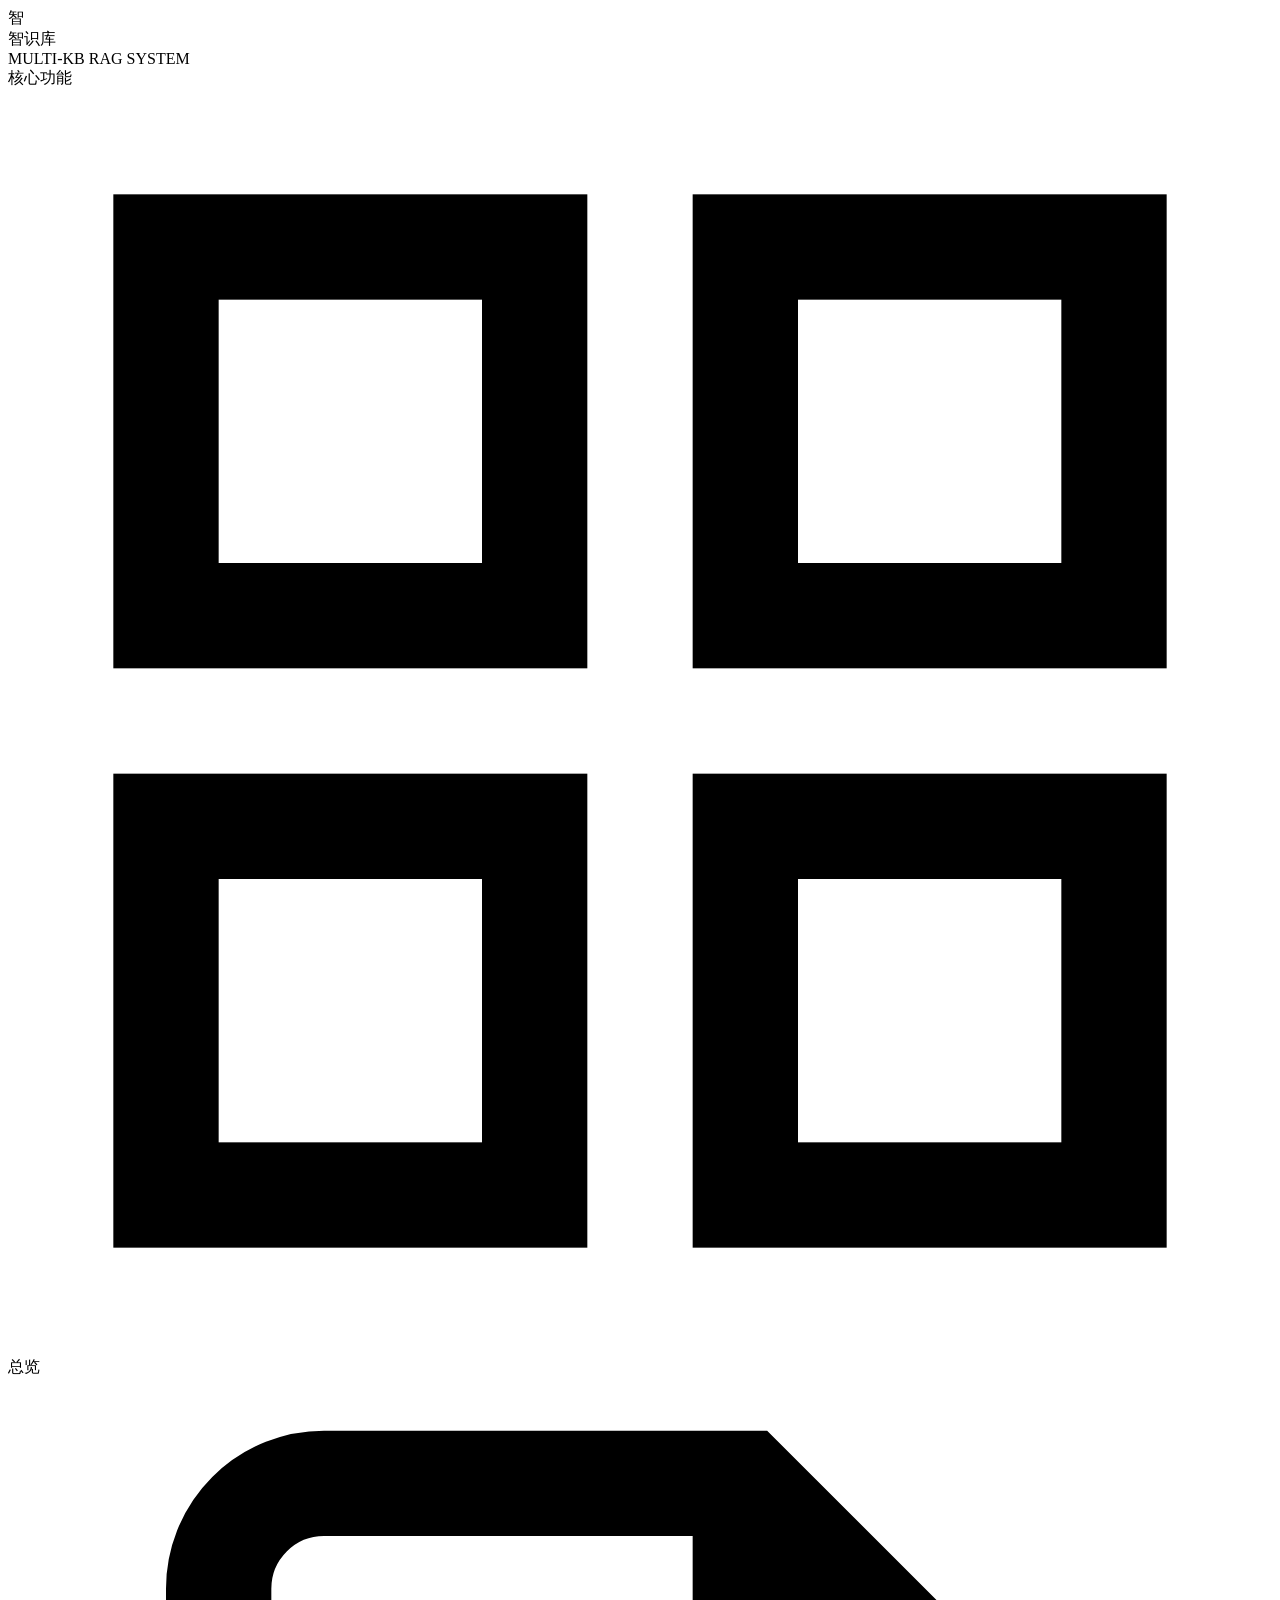
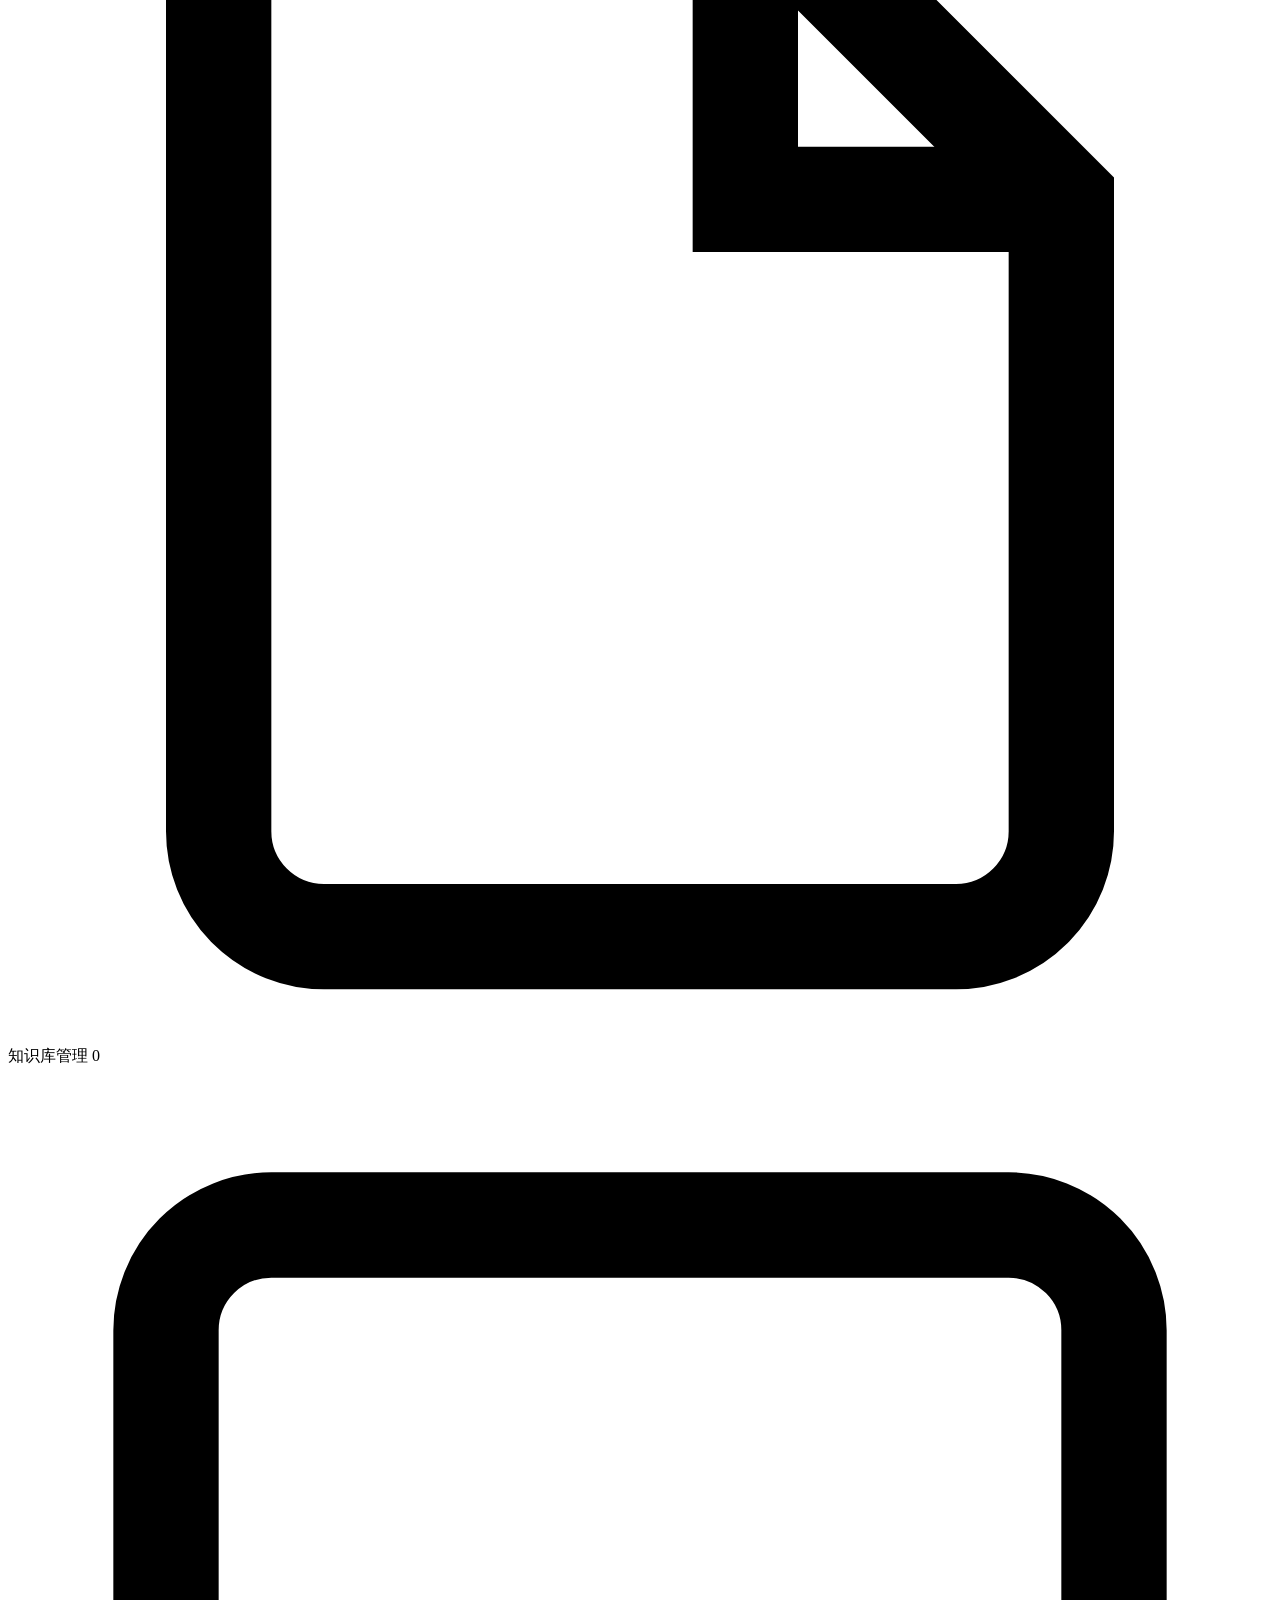
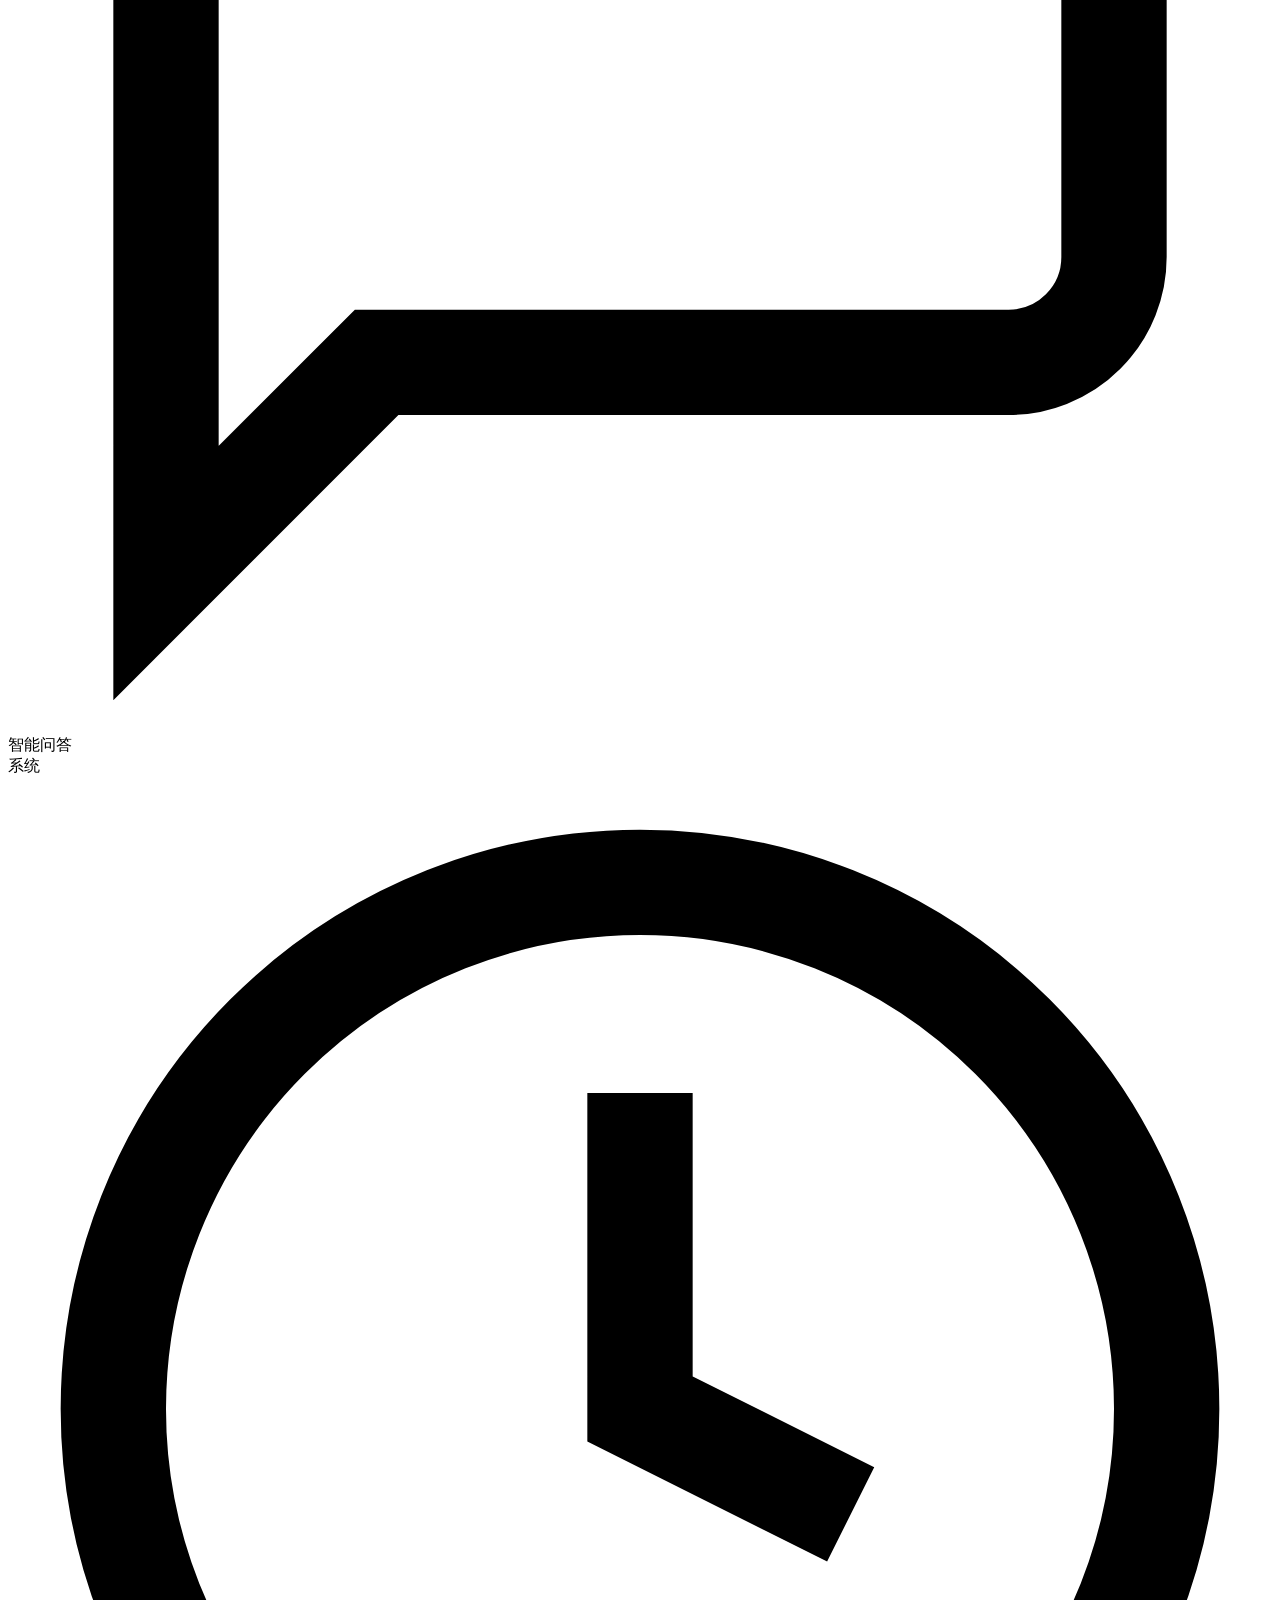
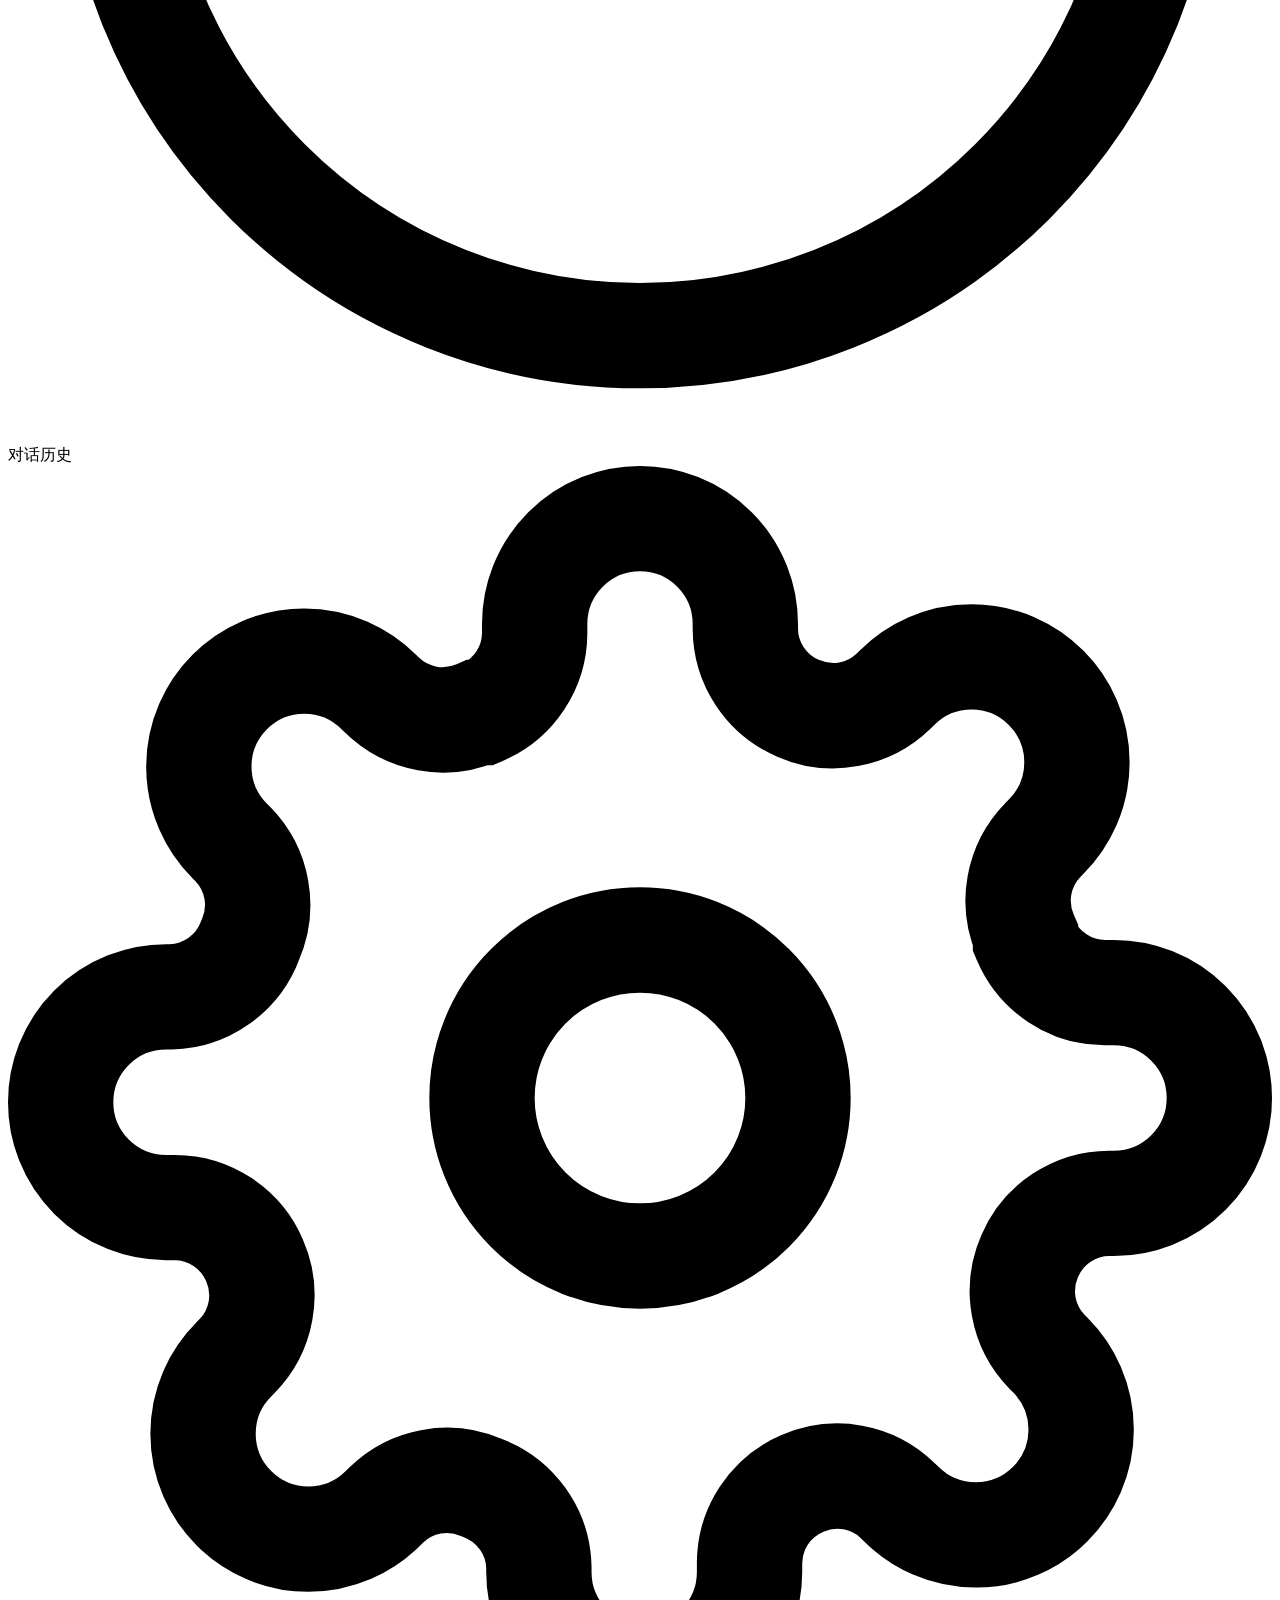
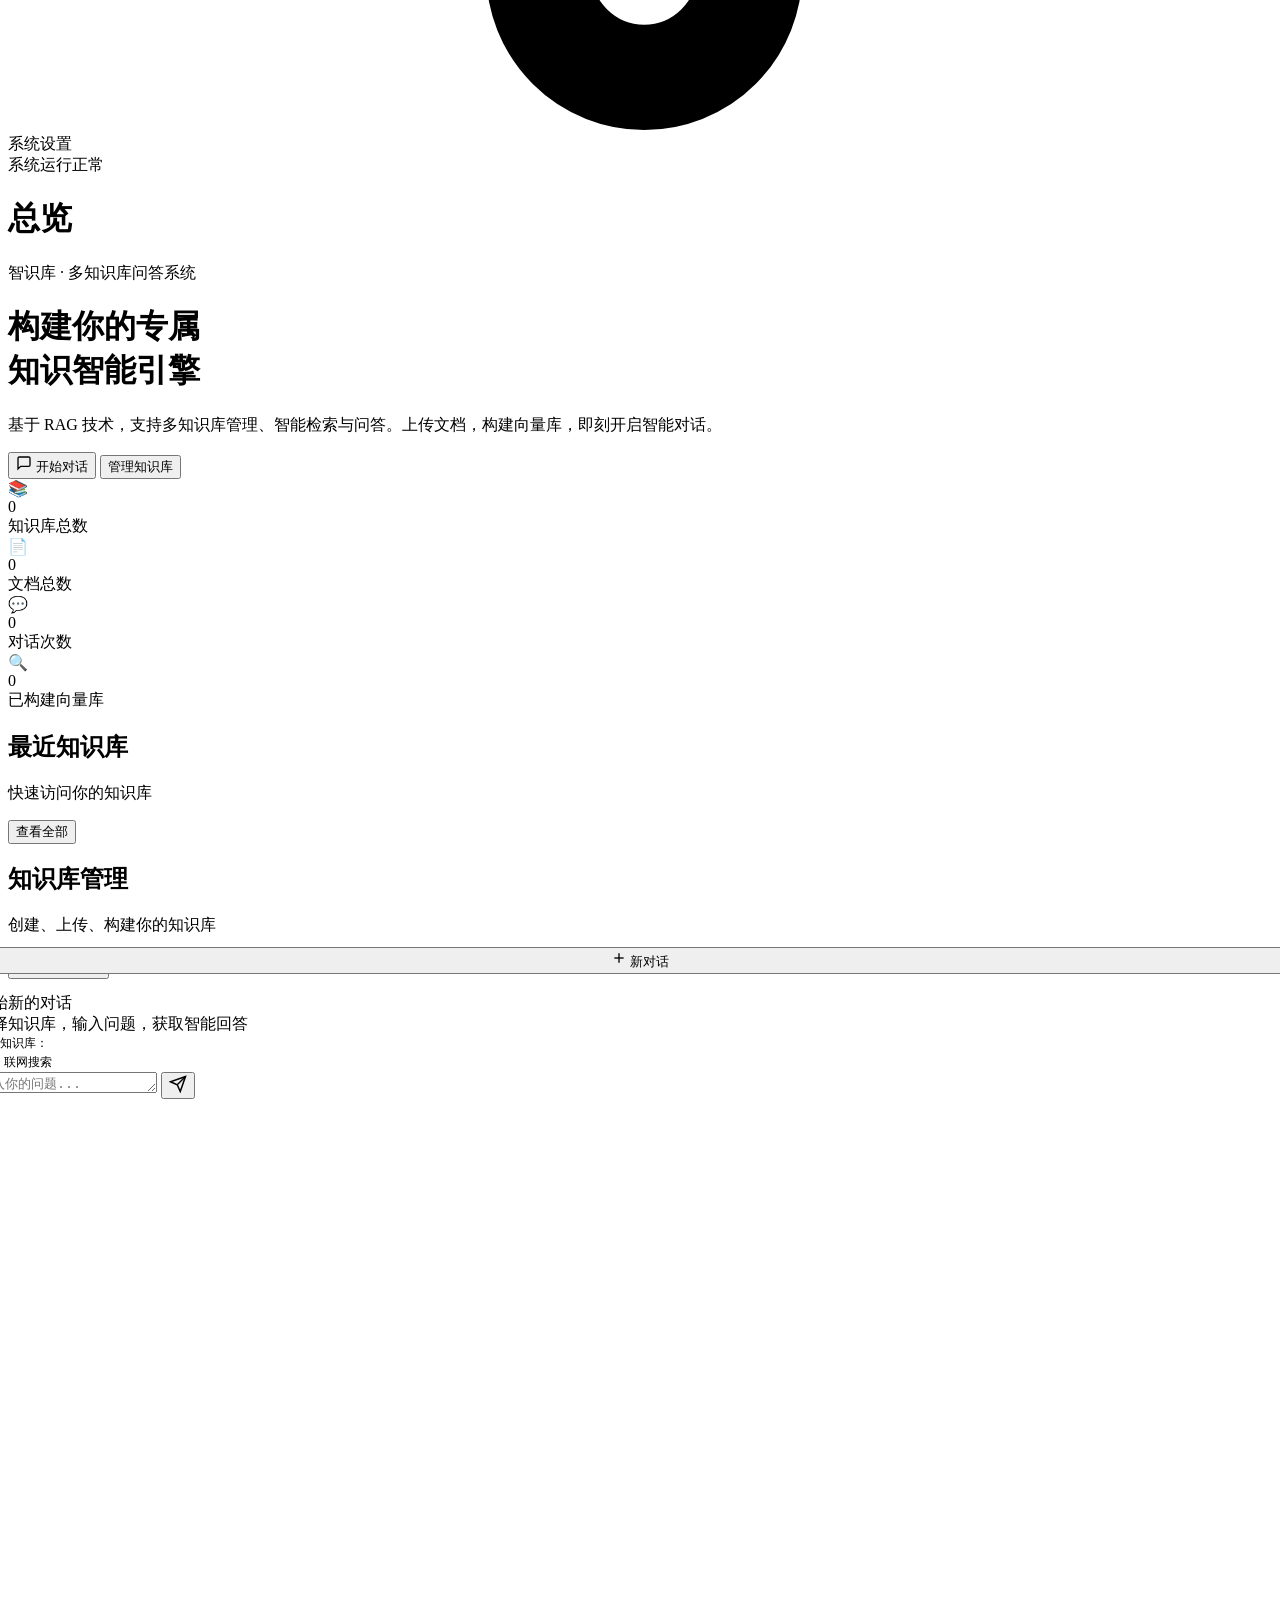
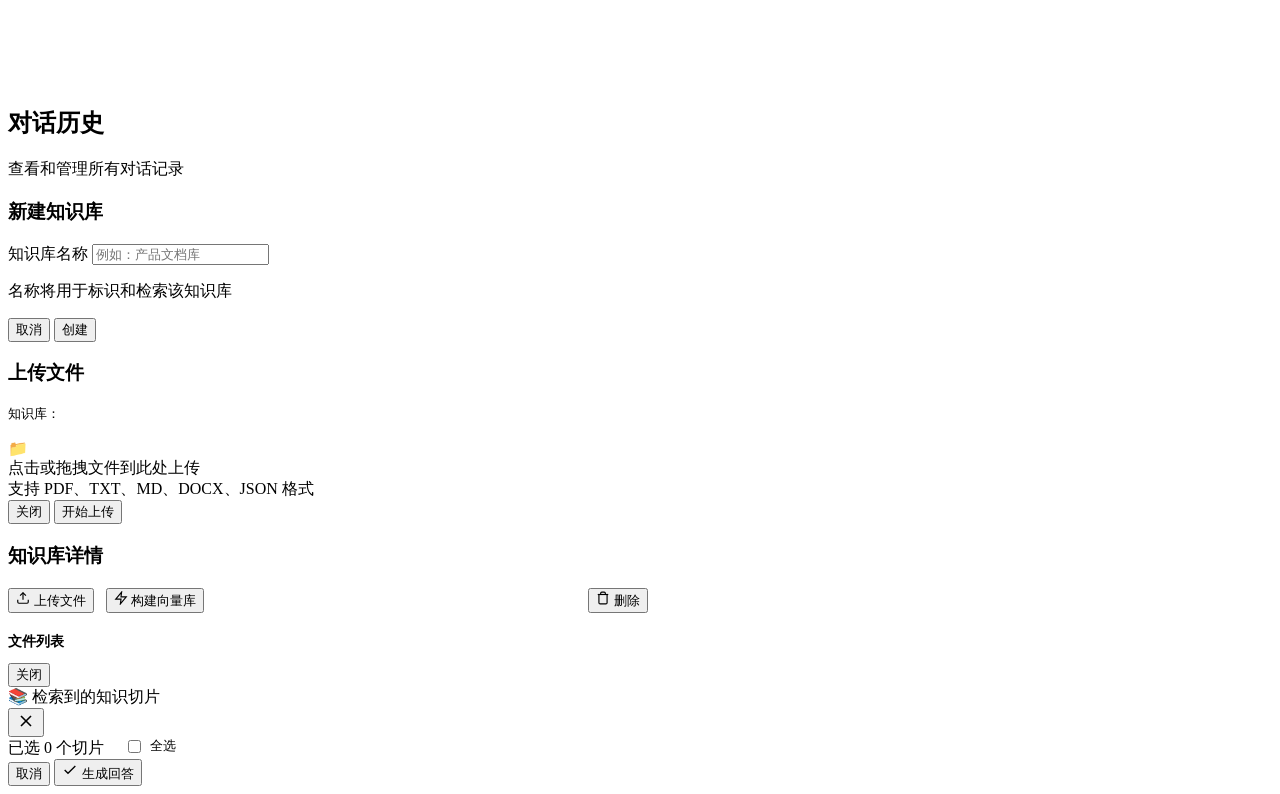
==== commit d1bbda83: "修复静态文件加载：添加static_url_path配置" ====
--- a/templates/index_new.html
+++ b/templates/index_new.html
@@ -6,7 +6,7 @@
     <title>智识库 - 多知识库问答系统</title>
     <link rel="preconnect" href="https://fonts.googleapis.com">
     <link href="https://fonts.googleapis.com/css2?family=Noto+Sans+SC:wght@300;400;500;600;700&family=JetBrains+Mono:wght@400;500&display=swap" rel="stylesheet">
-    <link rel="stylesheet" href="css/style.css">
+    <link rel="stylesheet" href="/static/css/style.css">
 <base target="_blank">
 </head>
 <body>
@@ -270,6 +270,6 @@
 
     <div class="toast-container" id="toast-container"></div>
 
-    <script src="js/app.js"></script>
+    <script src="/static/js/app.js"></script>
 </body>
 </html>
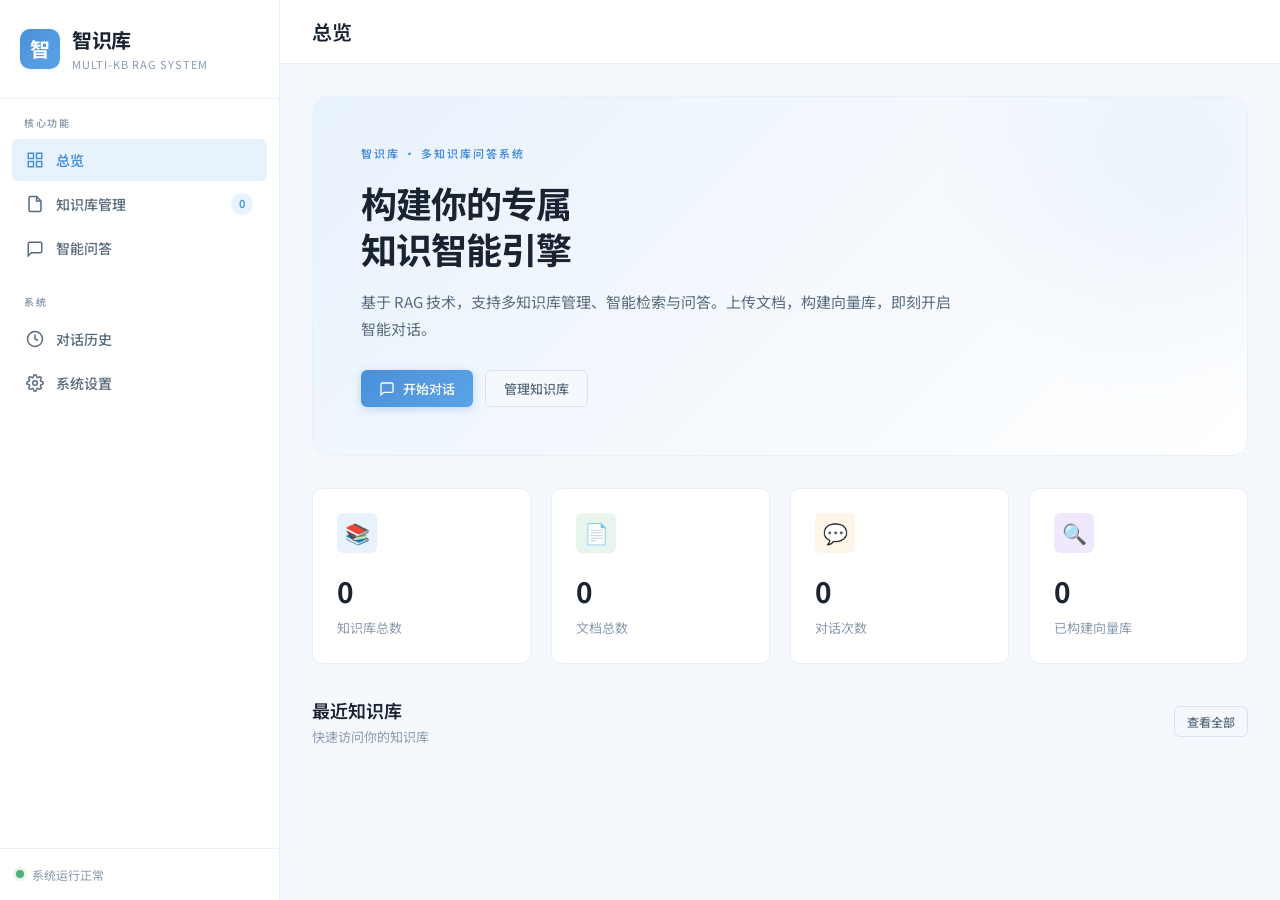
==== commit e5dbfd94: "优化：内嵌CSS到HTML，实现GitHub预览效果 - 将style.css完整内容嵌入到index_new.html的<style>标签中 - Flask部署时仍通过/static/css/sty" ====
--- a/templates/index_new.html
+++ b/templates/index_new.html
@@ -6,7 +6,383 @@
     <title>智识库 - 多知识库问答系统</title>
     <link rel="preconnect" href="https://fonts.googleapis.com">
     <link href="https://fonts.googleapis.com/css2?family=Noto+Sans+SC:wght@300;400;500;600;700&family=JetBrains+Mono:wght@400;500&display=swap" rel="stylesheet">
+    <!-- Flask 部署时加载独立 CSS -->
     <link rel="stylesheet" href="/static/css/style.css">
+    <style>
+/* ===== Inline CSS for GitHub Preview ===== */
+/* ===== CSS Variables & Reset ===== */
+:root {
+    --primary: #4A90D9;
+    --primary-light: #E8F2FC;
+    --primary-dark: #2E6BA8;
+    --primary-soft: #B8D4F0;
+    --accent: #5BA3E8;
+    --bg: #F5F9FD;
+    --bg-card: #FFFFFF;
+    --bg-elevated: #FFFFFF;
+    --text-primary: #1A2332;
+    --text-secondary: #5A6B7D;
+    --text-tertiary: #8A9BAE;
+    --border: #D6E4F0;
+    --border-light: #E8F0F8;
+    --success: #4CAF7A;
+    --success-bg: #E8F5EC;
+    --warning: #E8A838;
+    --warning-bg: #FDF6E8;
+    --error: #D9534F;
+    --error-bg: #FDEBEB;
+    --shadow-sm: 0 1px 3px rgba(74, 144, 217, 0.08);
+    --shadow-md: 0 4px 20px rgba(74, 144, 217, 0.12);
+    --shadow-lg: 0 8px 40px rgba(74, 144, 217, 0.15);
+    --radius-sm: 6px;
+    --radius-md: 10px;
+    --radius-lg: 16px;
+    --radius-xl: 24px;
+}
+
+* { margin: 0; padding: 0; box-sizing: border-box; }
+
+body {
+    font-family: 'Noto Sans SC', -apple-system, BlinkMacSystemFont, sans-serif;
+    background: var(--bg);
+    color: var(--text-primary);
+    line-height: 1.6;
+    overflow-x: hidden;
+}
+
+::-webkit-scrollbar { width: 6px; }
+::-webkit-scrollbar-track { background: transparent; }
+::-webkit-scrollbar-thumb { background: var(--primary-soft); border-radius: 3px; }
+::-webkit-scrollbar-thumb:hover { background: var(--primary); }
+
+.app { display: flex; min-height: 100vh; }
+
+/* ===== Sidebar ===== */
+.sidebar {
+    width: 280px;
+    background: var(--bg-card);
+    border-right: 1px solid var(--border-light);
+    display: flex;
+    flex-direction: column;
+    position: fixed;
+    height: 100vh;
+    z-index: 100;
+    transition: transform 0.3s ease;
+}
+
+.sidebar-header { padding: 24px 20px; border-bottom: 1px solid var(--border-light); }
+
+.logo { display: flex; align-items: center; gap: 12px; }
+
+.logo-icon {
+    width: 40px;
+    height: 40px;
+    background: linear-gradient(135deg, var(--primary), var(--accent));
+    border-radius: var(--radius-md);
+    display: flex;
+    align-items: center;
+    justify-content: center;
+    color: white;
+    font-size: 20px;
+    font-weight: 700;
+    box-shadow: var(--shadow-sm);
+}
+
+.logo-text { font-size: 20px; font-weight: 700; color: var(--text-primary); letter-spacing: -0.5px; }
+.logo-sub { font-size: 11px; color: var(--text-tertiary); font-weight: 400; letter-spacing: 1px; }
+
+.sidebar-nav { flex: 1; padding: 16px 12px; overflow-y: auto; }
+.nav-section { margin-bottom: 24px; }
+.nav-label { font-size: 10px; font-weight: 600; color: var(--text-tertiary); text-transform: uppercase; letter-spacing: 1.5px; padding: 0 12px; margin-bottom: 8px; }
+
+.nav-item {
+    display: flex;
+    align-items: center;
+    gap: 12px;
+    padding: 10px 14px;
+    border-radius: var(--radius-sm);
+    cursor: pointer;
+    transition: all 0.2s ease;
+    color: var(--text-secondary);
+    font-size: 14px;
+    font-weight: 500;
+    margin-bottom: 2px;
+}
+
+.nav-item:hover { background: var(--primary-light); color: var(--primary-dark); }
+.nav-item.active { background: var(--primary-light); color: var(--primary); font-weight: 600; }
+.nav-item svg { width: 18px; height: 18px; flex-shrink: 0; }
+.nav-badge { margin-left: auto; background: var(--primary-light); color: var(--primary); font-size: 11px; font-weight: 600; padding: 2px 8px; border-radius: 20px; }
+
+.sidebar-footer { padding: 16px; border-top: 1px solid var(--border-light); }
+.status-indicator { display: flex; align-items: center; gap: 8px; font-size: 12px; color: var(--text-tertiary); }
+.status-dot { width: 8px; height: 8px; border-radius: 50%; background: var(--success); box-shadow: 0 0 0 3px var(--success-bg); animation: pulse 2s infinite; }
+
+@keyframes pulse { 0%, 100% { opacity: 1; } 50% { opacity: 0.5; } }
+
+/* ===== Main ===== */
+.main { flex: 1; margin-left: 280px; min-height: 100vh; }
+.topbar { height: 64px; background: var(--bg-card); border-bottom: 1px solid var(--border-light); display: flex; align-items: center; justify-content: space-between; padding: 0 32px; position: sticky; top: 0; z-index: 50; }
+.topbar-left { display: flex; align-items: center; gap: 16px; }
+.page-title { font-size: 20px; font-weight: 600; color: var(--text-primary); }
+.topbar-right { display: flex; align-items: center; gap: 12px; }
+
+.btn { display: inline-flex; align-items: center; justify-content: center; gap: 8px; padding: 8px 18px; border-radius: var(--radius-sm); font-size: 13px; font-weight: 500; cursor: pointer; transition: all 0.2s ease; border: none; outline: none; font-family: inherit; }
+.btn-primary { background: linear-gradient(135deg, var(--primary), var(--accent)); color: white; box-shadow: 0 2px 8px rgba(74,144,217,0.3); }
+.btn-primary:hover { transform: translateY(-1px); box-shadow: 0 4px 16px rgba(74,144,217,0.4); }
+.btn-secondary { background: var(--bg); color: var(--text-secondary); border: 1px solid var(--border); }
+.btn-secondary:hover { background: var(--primary-light); border-color: var(--primary-soft); color: var(--primary); }
+.btn-ghost { background: transparent; color: var(--text-secondary); padding: 8px 12px; }
+.btn-ghost:hover { background: var(--primary-light); color: var(--primary); }
+.btn-sm { padding: 6px 12px; font-size: 12px; }
+.btn-icon { padding: 8px; width: 36px; height: 36px; }
+
+.content { padding: 32px; max-width: 1400px; }
+
+/* ===== Hero ===== */
+.hero { background: linear-gradient(135deg, var(--primary-light) 0%, #FFFFFF 100%); border: 1px solid var(--border-light); border-radius: var(--radius-lg); padding: 48px; margin-bottom: 32px; position: relative; overflow: hidden; }
+.hero::before { content: ''; position: absolute; top: -50%; right: -20%; width: 500px; height: 500px; background: radial-gradient(circle, rgba(74,144,217,0.08) 0%, transparent 70%); border-radius: 50%; }
+.hero-content { position: relative; z-index: 1; max-width: 600px; }
+.hero-label { font-size: 11px; font-weight: 600; color: var(--primary); letter-spacing: 2px; text-transform: uppercase; margin-bottom: 16px; }
+.hero-title { font-size: 36px; font-weight: 700; color: var(--text-primary); line-height: 1.3; margin-bottom: 16px; letter-spacing: -1px; }
+.hero-desc { font-size: 15px; color: var(--text-secondary); line-height: 1.8; margin-bottom: 28px; }
+.hero-actions { display: flex; gap: 12px; }
+
+/* ===== Stats ===== */
+.stats-bar { display: grid; grid-template-columns: repeat(4, 1fr); gap: 20px; margin-bottom: 32px; }
+.stat-card { background: var(--bg-card); border: 1px solid var(--border-light); border-radius: var(--radius-md); padding: 24px; transition: all 0.3s ease; }
+.stat-card:hover { box-shadow: var(--shadow-md); transform: translateY(-2px); }
+.stat-icon { width: 40px; height: 40px; border-radius: var(--radius-sm); display: flex; align-items: center; justify-content: center; margin-bottom: 16px; font-size: 20px; }
+.stat-icon.blue { background: var(--primary-light); color: var(--primary); }
+.stat-icon.green { background: var(--success-bg); color: var(--success); }
+.stat-icon.orange { background: var(--warning-bg); color: var(--warning); }
+.stat-icon.purple { background: #F0E8FD; color: #7B5CD6; }
+.stat-value { font-size: 28px; font-weight: 700; color: var(--text-primary); margin-bottom: 4px; }
+.stat-label { font-size: 13px; color: var(--text-tertiary); }
+
+/* ===== Section ===== */
+.section-header { display: flex; align-items: center; justify-content: space-between; margin-bottom: 20px; }
+.section-title { font-size: 18px; font-weight: 600; color: var(--text-primary); }
+.section-subtitle { font-size: 13px; color: var(--text-tertiary); margin-top: 2px; }
+.cards-grid { display: grid; grid-template-columns: repeat(auto-fill, minmax(320px, 1fr)); gap: 20px; margin-bottom: 32px; }
+
+/* ===== Card ===== */
+.card { background: var(--bg-card); border: 1px solid var(--border-light); border-radius: var(--radius-md); overflow: hidden; transition: all 0.3s ease; cursor: pointer; }
+.card:hover { box-shadow: var(--shadow-md); transform: translateY(-2px); }
+.card-header { padding: 20px 20px 0; display: flex; align-items: flex-start; justify-content: space-between; }
+.card-icon { width: 44px; height: 44px; border-radius: var(--radius-sm); background: var(--primary-light); color: var(--primary); display: flex; align-items: center; justify-content: center; font-size: 20px; }
+.card-menu { color: var(--text-tertiary); cursor: pointer; padding: 4px; border-radius: 4px; }
+.card-menu:hover { background: var(--bg); color: var(--text-primary); }
+.card-body { padding: 16px 20px; }
+.card-title { font-size: 15px; font-weight: 600; color: var(--text-primary); margin-bottom: 6px; }
+.card-desc { font-size: 13px; color: var(--text-tertiary); line-height: 1.6; }
+.card-footer { padding: 12px 20px; border-top: 1px solid var(--border-light); display: flex; align-items: center; justify-content: space-between; }
+.card-meta { font-size: 12px; color: var(--text-tertiary); }
+.card-status { display: inline-flex; align-items: center; gap: 6px; font-size: 12px; font-weight: 500; padding: 4px 10px; border-radius: 20px; }
+.status-built { background: var(--success-bg); color: var(--success); }
+.status-pending { background: var(--warning-bg); color: var(--warning); }
+
+/* ===== Chat ===== */
+.chat-container { display: flex; gap: 24px; height: calc(100vh - 64px); }
+.chat-sidebar { width: 280px; background: var(--bg-card); border-right: 1px solid var(--border-light); display: flex; flex-direction: column; }
+.chat-sidebar-header { padding: 20px; border-bottom: 1px solid var(--border-light); }
+.chat-list { flex: 1; overflow-y: auto; padding: 8px; }
+.chat-item { padding: 12px 14px; border-radius: var(--radius-sm); cursor: pointer; transition: all 0.2s ease; margin-bottom: 2px; position: relative; }
+.chat-item:hover { background: var(--primary-light); }
+.chat-item.active { background: var(--primary-light); }
+.chat-item-title { font-size: 13px; font-weight: 500; color: var(--text-primary); white-space: nowrap; overflow: hidden; text-overflow: ellipsis; }
+.chat-item-actions { display: none; position: absolute; right: 8px; top: 50%; transform: translateY(-50%); gap: 4px; }
+.chat-item:hover .chat-item-actions { display: flex; }
+
+.chat-main { flex: 1; display: flex; flex-direction: column; background: var(--bg); }
+.chat-messages { flex: 1; overflow-y: auto; padding: 24px 32px; }
+.message { max-width: 80%; margin-bottom: 20px; animation: fadeInUp 0.3s ease; }
+@keyframes fadeInUp { from { opacity: 0; transform: translateY(10px); } to { opacity: 1; transform: translateY(0); } }
+.message-user { margin-left: auto; }
+.message-bubble { padding: 14px 18px; border-radius: var(--radius-md); font-size: 14px; line-height: 1.7; }
+.message-user .message-bubble { background: linear-gradient(135deg, var(--primary), var(--accent)); color: white; border-bottom-right-radius: 4px; }
+.message-assistant .message-bubble { background: var(--bg-card); border: 1px solid var(--border-light); color: var(--text-primary); border-bottom-left-radius: 4px; }
+.message-meta { font-size: 11px; color: var(--text-tertiary); margin-top: 6px; padding: 0 4px; }
+.message-user .message-meta { text-align: right; }
+
+.thinking-box { background: linear-gradient(135deg, #FFF9E6 0%, #FFF3D0 100%); border-left: 3px solid var(--warning); padding: 12px 16px; border-radius: 0 var(--radius-sm) var(--radius-sm) 0; margin-bottom: 14px; font-size: 13px; color: var(--text-secondary); }
+.thinking-label { font-size: 11px; font-weight: 600; color: var(--warning); margin-bottom: 8px; display: flex; align-items: center; gap: 6px; }
+.knowledge-tags { display: flex; flex-wrap: wrap; gap: 6px; margin-top: 12px; }
+.knowledge-tag { font-size: 11px; padding: 3px 10px; border-radius: 20px; background: var(--primary-light); color: var(--primary); font-weight: 500; }
+
+.chat-input-area { padding: 20px 32px; background: var(--bg-card); border-top: 1px solid var(--border-light); }
+.chat-input-wrapper { display: flex; gap: 12px; align-items: flex-end; }
+.chat-input { flex: 1; background: var(--bg); border: 1px solid var(--border); border-radius: var(--radius-md); padding: 12px 16px; font-size: 14px; font-family: inherit; color: var(--text-primary); resize: none; outline: none; min-height: 48px; max-height: 120px; transition: all 0.2s ease; }
+.chat-input:focus { border-color: var(--primary); box-shadow: 0 0 0 3px rgba(74,144,217,0.1); }
+.chat-input::placeholder { color: var(--text-tertiary); }
+
+.chat-toolbar { display: flex; gap: 8px; margin-bottom: 12px; align-items: center; flex-wrap: wrap; }
+.toolbar-item { display: flex; align-items: center; gap: 6px; padding: 6px 12px; border-radius: var(--radius-sm); font-size: 12px; color: var(--text-secondary); cursor: pointer; transition: all 0.2s ease; border: 1px solid var(--border-light); background: var(--bg); }
+.toolbar-item:hover { border-color: var(--primary-soft); color: var(--primary); }
+.toolbar-item.active { background: var(--primary-light); border-color: var(--primary-soft); color: var(--primary); }
+
+/* ===== Modal ===== */
+.modal-overlay { position: fixed; inset: 0; background: rgba(26,35,50,0.5); backdrop-filter: blur(4px); display: flex; align-items: center; justify-content: center; z-index: 1200; opacity: 0; visibility: hidden; transition: all 0.3s ease; }
+.modal-overlay.active { opacity: 1; visibility: visible; }
+.modal { background: var(--bg-card); border-radius: var(--radius-lg); width: 100%; max-width: 520px; max-height: 90vh; overflow: hidden; box-shadow: var(--shadow-lg); transform: scale(0.95) translateY(10px); transition: all 0.3s ease; }
+.modal-overlay.active .modal { transform: scale(1) translateY(0); }
+.modal-header { padding: 24px 24px 0; }
+.modal-title { font-size: 18px; font-weight: 600; color: var(--text-primary); }
+.modal-body { padding: 20px 24px; overflow-y: auto; max-height: 60vh; }
+.modal-footer { padding: 16px 24px 24px; display: flex; justify-content: flex-end; gap: 12px; }
+
+.chunks-modal { position: fixed; inset: 0; background: rgba(26,35,50,0.6); backdrop-filter: blur(4px); display: flex; align-items: center; justify-content: center; z-index: 1100; opacity: 0; visibility: hidden; transition: all 0.3s ease; }
+.chunks-modal.active { opacity: 1; visibility: visible; }
+.chunks-panel { background: var(--bg-card); border-radius: var(--radius-lg); width: 100%; max-width: 700px; max-height: 85vh; overflow: hidden; box-shadow: var(--shadow-lg); transform: scale(0.95) translateY(10px); transition: all 0.3s ease; display: flex; flex-direction: column; }
+.chunks-modal.active .chunks-panel { transform: scale(1) translateY(0); }
+.chunks-header { padding: 20px 24px; border-bottom: 1px solid var(--border-light); display: flex; align-items: center; justify-content: space-between; }
+.chunks-title { font-size: 16px; font-weight: 600; color: var(--text-primary); }
+.chunks-question { font-size: 13px; color: var(--text-secondary); margin-top: 4px; }
+.chunks-body { flex: 1; overflow-y: auto; padding: 16px 24px; }
+.chunks-list { display: flex; flex-direction: column; gap: 12px; }
+.chunk-item { border: 1px solid var(--border-light); border-radius: var(--radius-md); overflow: hidden; transition: all 0.2s ease; }
+.chunk-item:hover { border-color: var(--primary-soft); }
+.chunk-item.selected { border-color: var(--primary); background: var(--primary-light); }
+.chunk-header-row { display: flex; align-items: center; gap: 12px; padding: 12px 16px; cursor: pointer; }
+.chunk-checkbox { width: 20px; height: 20px; border: 2px solid var(--border); border-radius: 4px; display: flex; align-items: center; justify-content: center; transition: all 0.2s ease; flex-shrink: 0; background: var(--bg); }
+.chunk-item.selected .chunk-checkbox { background: var(--primary); border-color: var(--primary); color: white; }
+.chunk-info { flex: 1; }
+.chunk-source { font-size: 12px; font-weight: 600; color: var(--primary); }
+.chunk-score { font-size: 11px; color: var(--text-tertiary); margin-left: 8px; }
+.chunk-preview { padding: 0 16px 12px; font-size: 13px; color: var(--text-secondary); line-height: 1.6; }
+.chunks-footer { padding: 16px 24px; border-top: 1px solid var(--border-light); display: flex; align-items: center; justify-content: space-between; }
+.chunks-info-text { font-size: 13px; color: var(--text-secondary); }
+.chunks-actions { display: flex; gap: 12px; }
+.chunks-empty { text-align: center; padding: 40px 20px; color: var(--text-secondary); }
+.chunks-empty-icon { font-size: 36px; margin-bottom: 12px; opacity: 0.5; }
+
+/* ===== Form ===== */
+.form-group { margin-bottom: 20px; }
+.form-label { display: block; font-size: 13px; font-weight: 500; color: var(--text-primary); margin-bottom: 8px; }
+.form-input { width: 100%; padding: 10px 14px; border: 1px solid var(--border); border-radius: var(--radius-sm); font-size: 14px; font-family: inherit; color: var(--text-primary); background: var(--bg); outline: none; transition: all 0.2s ease; }
+.form-input:focus { border-color: var(--primary); box-shadow: 0 0 0 3px rgba(74,144,217,0.1); }
+.form-input::placeholder { color: var(--text-tertiary); }
+.form-hint { font-size: 12px; color: var(--text-tertiary); margin-top: 6px; }
+
+/* ===== Upload ===== */
+.upload-zone { border: 2px dashed var(--border); border-radius: var(--radius-md); padding: 40px; text-align: center; cursor: pointer; transition: all 0.2s ease; background: var(--bg); }
+.upload-zone:hover { border-color: var(--primary); background: var(--primary-light); }
+.upload-zone.dragover { border-color: var(--primary); background: var(--primary-light); }
+.upload-icon { font-size: 36px; margin-bottom: 12px; }
+.upload-text { font-size: 14px; color: var(--text-secondary); margin-bottom: 4px; }
+.upload-hint { font-size: 12px; color: var(--text-tertiary); }
+
+/* ===== File List ===== */
+.file-list { margin-top: 16px; }
+.file-item { display: flex; align-items: center; gap: 12px; padding: 10px 14px; background: var(--bg); border-radius: var(--radius-sm); margin-bottom: 8px; }
+.file-icon { width: 36px; height: 36px; background: var(--primary-light); color: var(--primary); border-radius: var(--radius-sm); display: flex; align-items: center; justify-content: center; font-size: 16px; }
+.file-info { flex: 1; }
+.file-name { font-size: 13px; font-weight: 500; color: var(--text-primary); }
+.file-size { font-size: 11px; color: var(--text-tertiary); }
+.file-actions { display: flex; gap: 4px; }
+
+/* ===== Progress ===== */
+.progress-container { margin-top: 16px; }
+.progress-bar { height: 6px; background: var(--border-light); border-radius: 3px; overflow: hidden; }
+.progress-fill { height: 100%; background: linear-gradient(90deg, var(--primary), var(--accent)); border-radius: 3px; transition: width 0.3s ease; }
+.progress-text { font-size: 12px; color: var(--text-tertiary); margin-top: 8px; text-align: center; }
+
+/* ===== Empty ===== */
+.empty-state { text-align: center; padding: 60px 20px; }
+.empty-icon { font-size: 48px; margin-bottom: 16px; opacity: 0.5; }
+.empty-title { font-size: 16px; font-weight: 600; color: var(--text-primary); margin-bottom: 8px; }
+.empty-desc { font-size: 14px; color: var(--text-tertiary); }
+
+/* ===== Toast ===== */
+.toast-container { position: fixed; top: 20px; right: 20px; z-index: 2000; display: flex; flex-direction: column; gap: 8px; }
+.toast { background: var(--bg-card); border: 1px solid var(--border-light); border-radius: var(--radius-md); padding: 14px 18px; box-shadow: var(--shadow-lg); display: flex; align-items: center; gap: 12px; min-width: 300px; animation: slideIn 0.3s ease; }
+@keyframes slideIn { from { transform: translateX(100%); opacity: 0; } to { transform: translateX(0); opacity: 1; } }
+.toast-icon { font-size: 20px; }
+.toast-content { flex: 1; }
+.toast-title { font-size: 14px; font-weight: 600; color: var(--text-primary); }
+.toast-message { font-size: 12px; color: var(--text-secondary); margin-top: 2px; }
+.toast-success { border-left: 3px solid var(--success); }
+.toast-error { border-left: 3px solid var(--error); }
+.toast-warning { border-left: 3px solid var(--warning); }
+
+/* ===== Source ===== */
+.source-list { margin-top: 12px; padding: 12px; background: var(--bg); border-radius: var(--radius-sm); }
+.source-item { font-size: 12px; color: var(--text-secondary); padding: 6px 0; border-bottom: 1px solid var(--border-light); }
+.source-item:last-child { border-bottom: none; }
+.source-badge { display: inline-block; font-size: 10px; font-weight: 600; padding: 2px 8px; border-radius: 4px; background: var(--primary-light); color: var(--primary); margin-right: 8px; }
+
+/* ===== Checkbox ===== */
+.checkbox-wrapper { display: flex; align-items: center; gap: 10px; padding: 10px 12px; border-radius: var(--radius-sm); cursor: pointer; transition: all 0.2s ease; }
+.checkbox-wrapper:hover { background: var(--primary-light); }
+.checkbox { width: 18px; height: 18px; border: 2px solid var(--border); border-radius: 4px; display: flex; align-items: center; justify-content: center; transition: all 0.2s ease; flex-shrink: 0; }
+.checkbox.checked { background: var(--primary); border-color: var(--primary); }
+.checkbox-label { font-size: 14px; color: var(--text-primary); }
+
+/* ===== Page ===== */
+.page { display: none; animation: fadeIn 0.3s ease; }
+.page.active { display: block; }
+@keyframes fadeIn { from { opacity: 0; transform: translateY(8px); } to { opacity: 1; transform: translateY(0); } }
+
+/* ===== Toggle ===== */
+.toggle { position: relative; width: 40px; height: 22px; }
+.toggle input { opacity: 0; width: 0; height: 0; }
+.toggle-slider { position: absolute; cursor: pointer; inset: 0; background: var(--border); border-radius: 22px; transition: 0.3s; }
+.toggle-slider:before { content: ""; position: absolute; height: 16px; width: 16px; left: 3px; bottom: 3px; background: white; border-radius: 50%; transition: 0.3s; box-shadow: 0 1px 3px rgba(0,0,0,0.2); }
+.toggle input:checked + .toggle-slider { background: var(--primary); }
+.toggle input:checked + .toggle-slider:before { transform: translateX(18px); }
+
+/* ===== Search ===== */
+.search-box { position: relative; }
+.search-box input { width: 280px; padding: 8px 14px 8px 38px; border: 1px solid var(--border); border-radius: var(--radius-sm); font-size: 13px; font-family: inherit; background: var(--bg); outline: none; transition: all 0.2s ease; }
+.search-box input:focus { border-color: var(--primary); box-shadow: 0 0 0 3px rgba(74,144,217,0.1); width: 320px; }
+.search-box svg { position: absolute; left: 12px; top: 50%; transform: translateY(-50%); color: var(--text-tertiary); }
+
+/* ===== KB Selector ===== */
+.kb-selector { display: flex; flex-wrap: wrap; gap: 8px; }
+.kb-chip { display: inline-flex; align-items: center; gap: 6px; padding: 6px 12px; border-radius: 20px; font-size: 12px; font-weight: 500; cursor: pointer; transition: all 0.2s ease; border: 1px solid var(--border); background: var(--bg); color: var(--text-secondary); }
+.kb-chip:hover { border-color: var(--primary-soft); }
+.kb-chip.selected { background: var(--primary-light); border-color: var(--primary); color: var(--primary); }
+.kb-chip .check { display: none; }
+.kb-chip.selected .check { display: inline; }
+
+/* ===== Typing ===== */
+.typing-indicator { display: flex; align-items: center; gap: 4px; padding: 14px 18px; }
+.typing-indicator span { width: 8px; height: 8px; background: var(--primary-soft); border-radius: 50%; animation: typingBounce 1.4s infinite ease-in-out both; }
+.typing-indicator span:nth-child(1) { animation-delay: -0.32s; }
+.typing-indicator span:nth-child(2) { animation-delay: -0.16s; }
+@keyframes typingBounce { 0%, 80%, 100% { transform: scale(0.6); opacity: 0.5; } 40% { transform: scale(1); opacity: 1; } }
+
+/* ===== Markdown ===== */
+.markdown-content h1, .markdown-content h2, .markdown-content h3 { margin: 20px 0 12px; color: var(--text-primary); font-weight: 600; line-height: 1.4; }
+.markdown-content h1 { font-size: 22px; border-bottom: 1px solid var(--border); padding-bottom: 8px; }
+.markdown-content h2 { font-size: 18px; }
+.markdown-content h3 { font-size: 16px; }
+.markdown-content p { margin: 10px 0; line-height: 1.8; }
+.markdown-content ul, .markdown-content ol { margin: 10px 0; padding-left: 24px; }
+.markdown-content li { margin: 6px 0; line-height: 1.7; }
+.markdown-content code { background: var(--primary-light); padding: 3px 8px; border-radius: 4px; font-family: 'JetBrains Mono', monospace; font-size: 13px; color: var(--primary-dark); }
+.markdown-content pre { background: #1E2530; padding: 16px; border-radius: var(--radius-sm); overflow-x: auto; margin: 14px 0; }
+.markdown-content pre code { background: none; padding: 0; color: #E4E7EA; font-size: 13px; line-height: 1.6; }
+.markdown-content strong { color: var(--text-primary); font-weight: 600; }
+.markdown-content blockquote { border-left: 4px solid var(--primary); background: var(--primary-light); padding: 12px 16px; margin: 14px 0; border-radius: 0 var(--radius-sm) var(--radius-sm) 0; color: var(--text-secondary); }
+.markdown-content hr { border: none; border-top: 1px solid var(--border); margin: 20px 0; }
+.markdown-content table { width: 100%; border-collapse: collapse; margin: 14px 0; font-size: 14px; }
+.markdown-content th, .markdown-content td { border: 1px solid var(--border); padding: 10px 14px; text-align: left; }
+.markdown-content th { background: var(--primary-light); font-weight: 600; color: var(--primary-dark); }
+.markdown-content tr:nth-child(even) { background: var(--bg); }
+.markdown-content a { color: var(--primary); text-decoration: none; }
+.markdown-content a:hover { text-decoration: underline; }
+
+/* ===== Answer ===== */
+.answer-section { background: var(--bg-card); border: 1px solid var(--border-light); border-radius: var(--radius-md); padding: 16px 20px; margin-bottom: 12px; }
+.answer-header { display: flex; align-items: center; gap: 8px; font-size: 12px; font-weight: 600; color: var(--primary); margin-bottom: 12px; padding-bottom: 12px; border-bottom: 1px solid var(--border-light); }
+.answer-header svg { width: 16px; height: 16px; }
+
+/* ===== Responsive ===== */
+@media (max-width: 1024px) { .sidebar { transform: translateX(-100%); } .sidebar.open { transform: translateX(0); } .main { margin-left: 0; } .stats-bar { grid-template-columns: repeat(2, 1fr); } }
+@media (max-width: 768px) { .stats-bar { grid-template-columns: 1fr; } .cards-grid { grid-template-columns: 1fr; } .content { padding: 16px; } .hero { padding: 24px; } .hero-title { font-size: 24px; } }
+/* ===== End Inline CSS ===== */
+</style>
 <base target="_blank">
 </head>
 <body>
